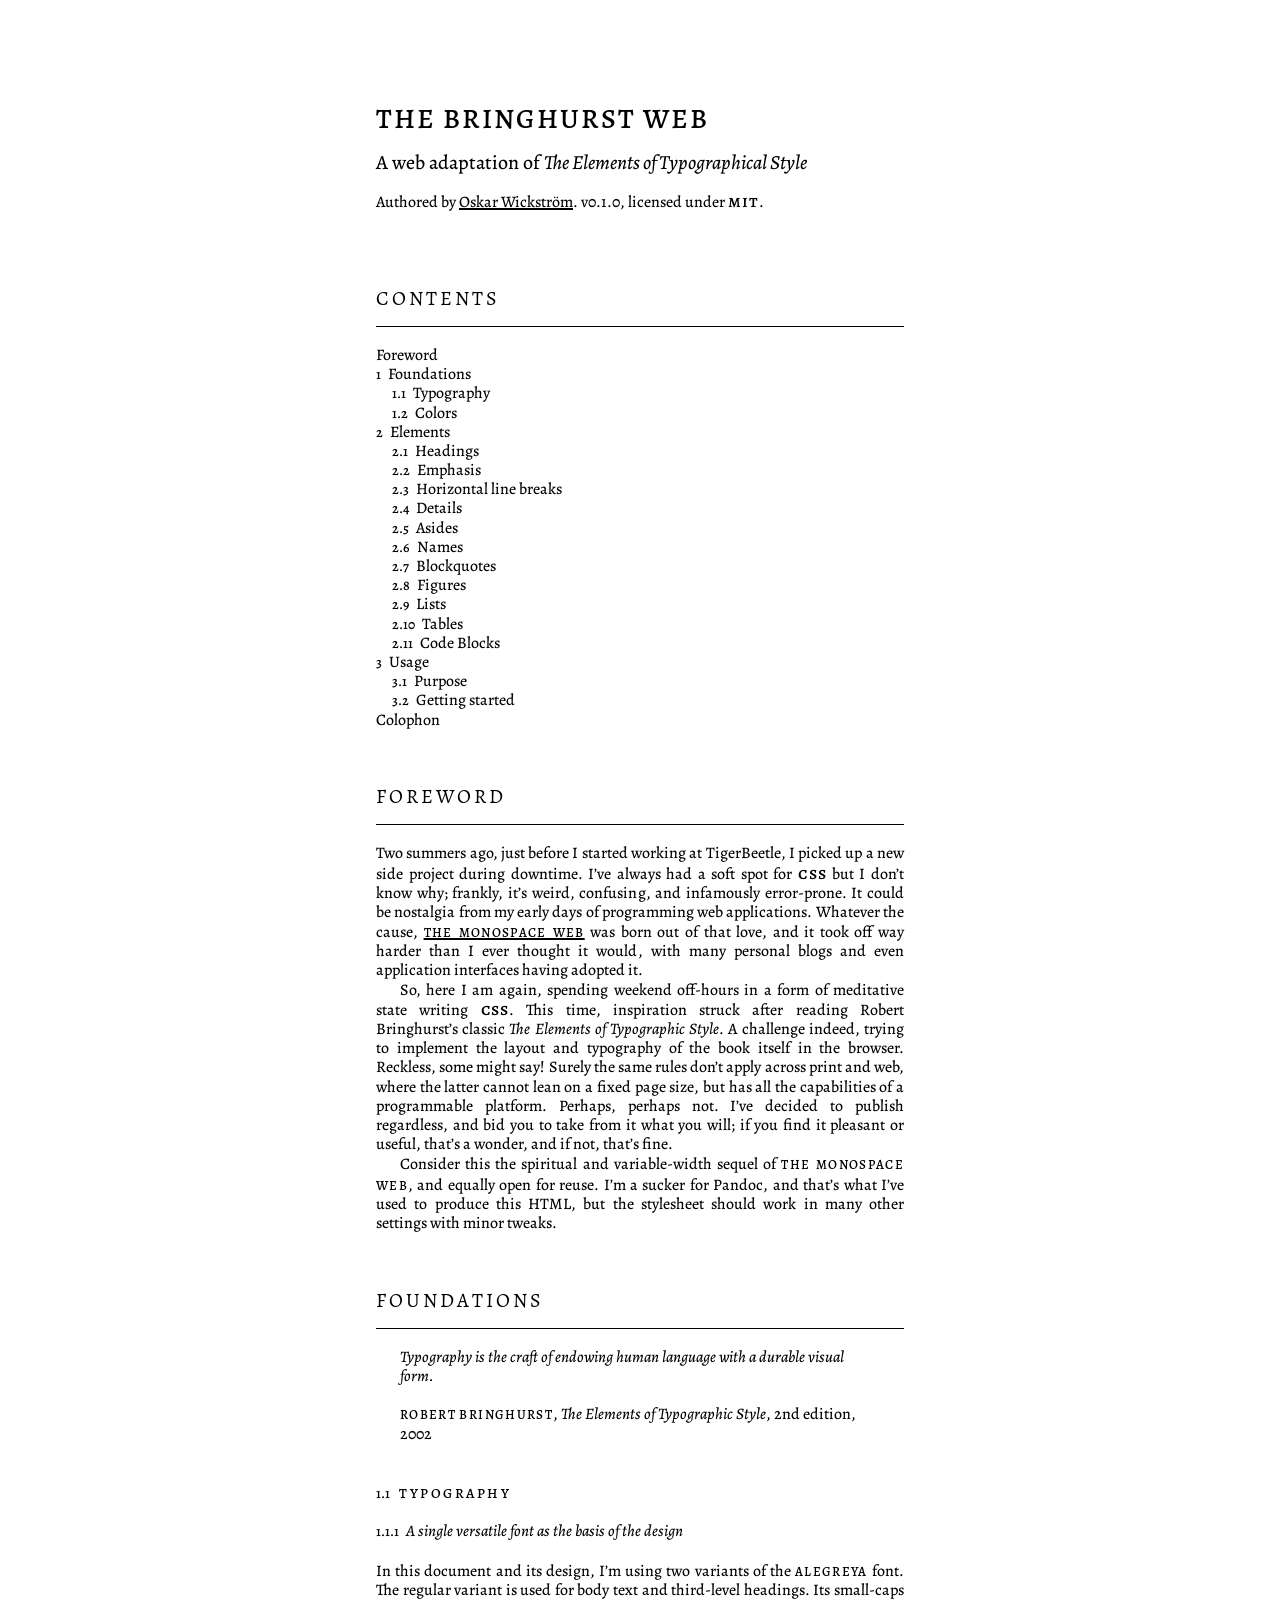
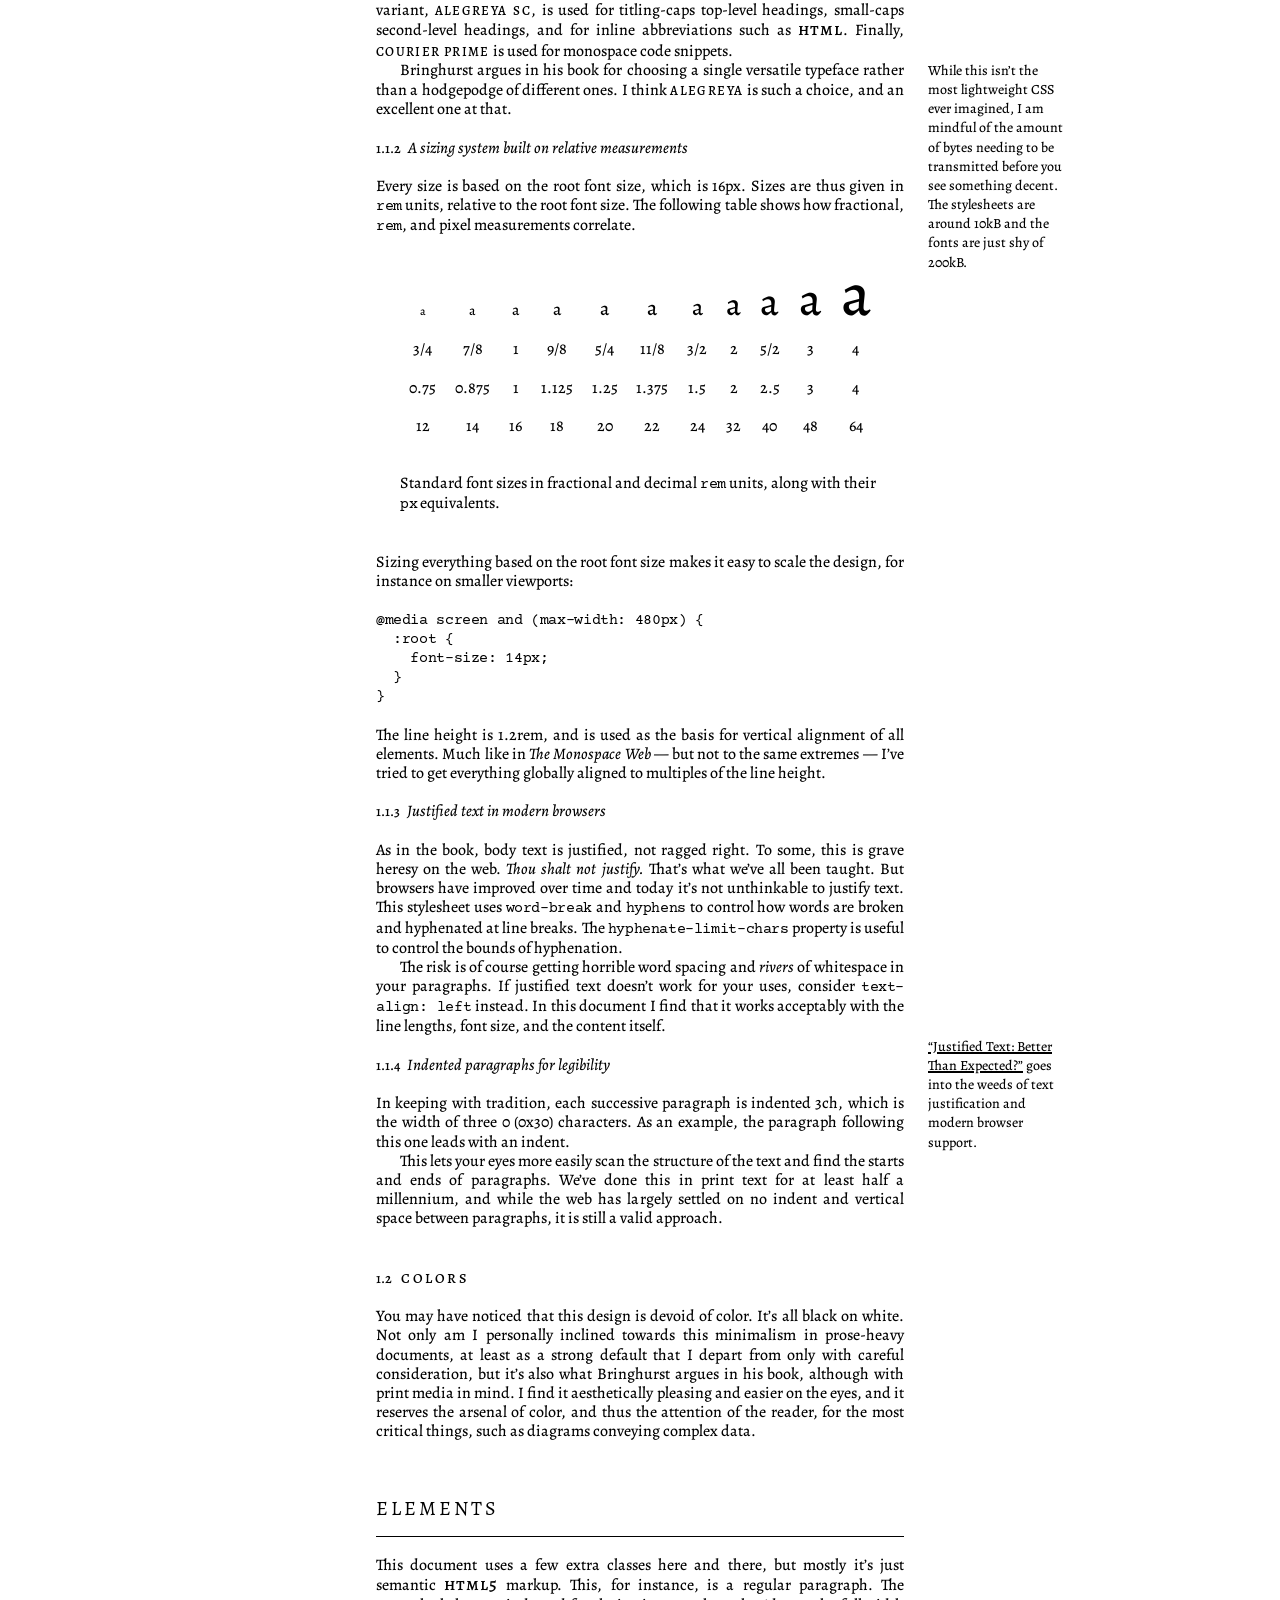
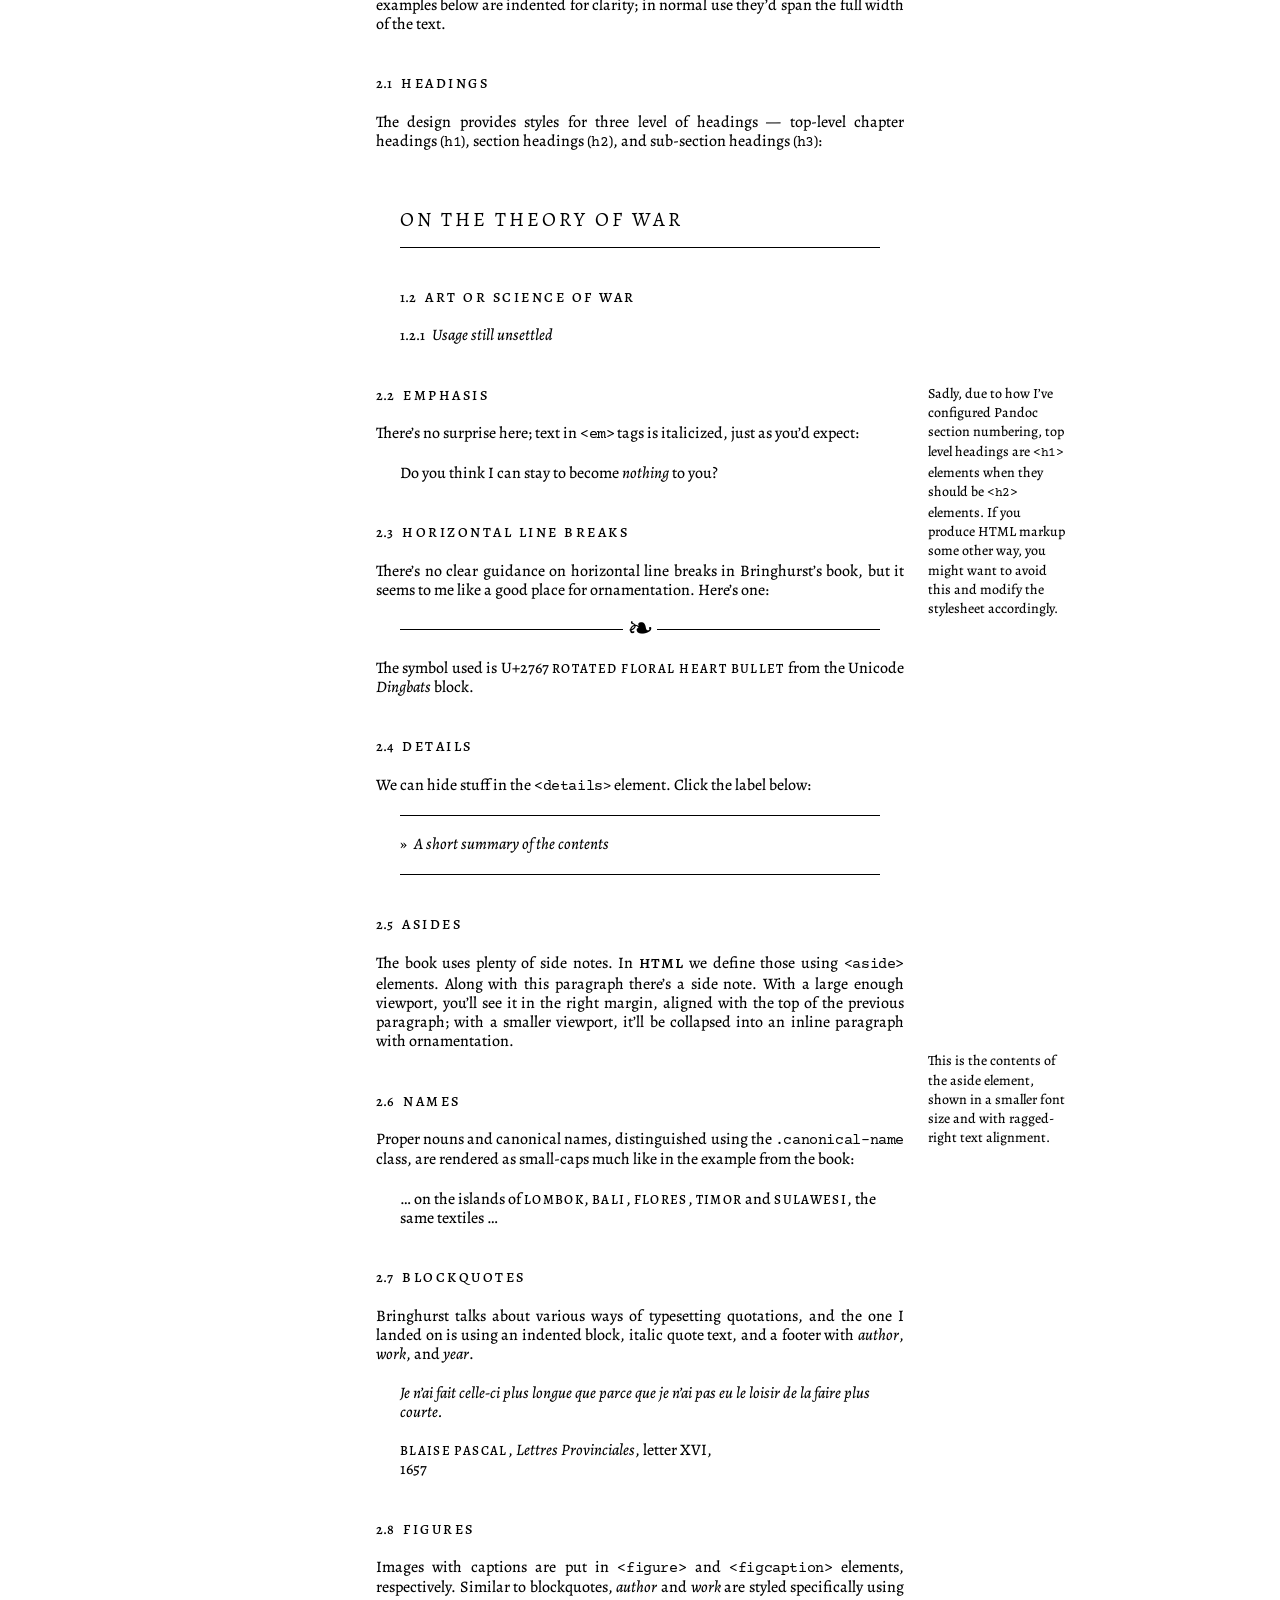
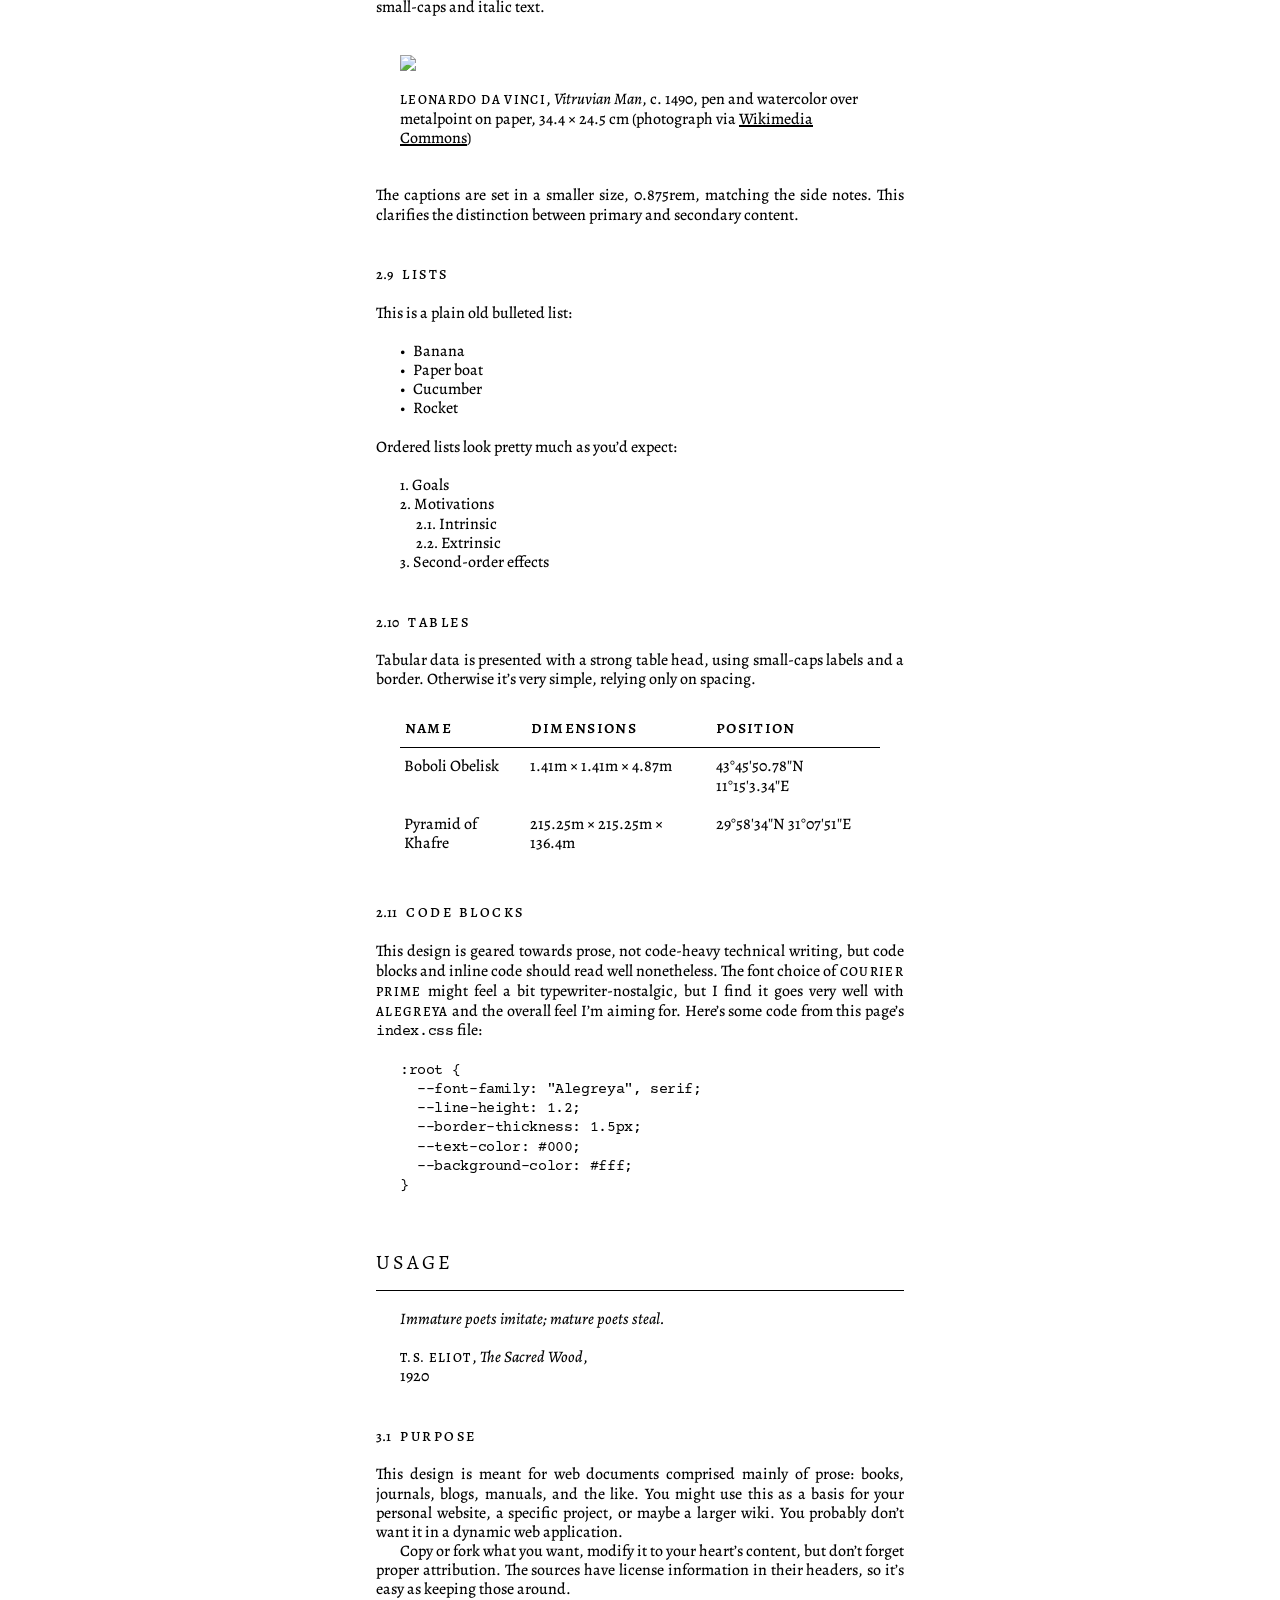
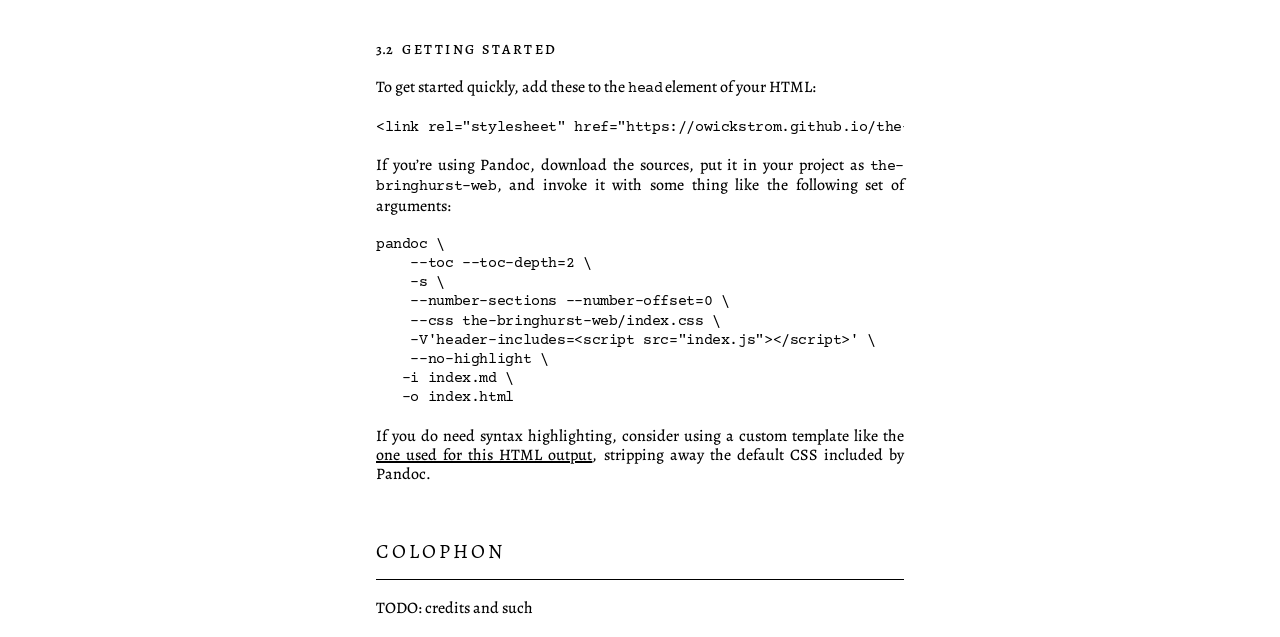
==== index.html @ 7cbe6fb2 "minor stuff" ====
<!DOCTYPE html>
<html xmlns="http://www.w3.org/1999/xhtml" lang="en" xml:lang="en">
<head>
  <meta charset="utf-8" />
  <meta name="generator" content="pandoc" />
  <meta name="viewport" content="width=device-width, initial-scale=1.0, user-scalable=yes" />
  <meta name="author" content="Oskar Wickström" />
  <title>The Bringhurst Web</title>
  <link rel="stylesheet" href="src/index.css" />
  <script src="index.js"></script>
</head>
<body>
<header>
  <h1 class="title">The Bringhurst Web</h1>
  <p class="subtitle">A web adaptation of <em>The Elements of
Typographical Style</em></span>
<p>Authored by <cite><a href="https://wickstrom.tech">Oskar
Wickström</a></cite>. <span class="version">v0.1.0</span>, licensed under <a><abbr>MIT</abbr></a>.</p>
</header>
<nav id="TOC" role="doc-toc">
<h2 id="toc-title">Contents</h2>
<ul class="incremental">
<li><a href="#foreword" id="toc-foreword">Foreword</a></li>
<li><a href="#foundations" id="toc-foundations"><span
class="toc-section-number">1</span> Foundations</a>
<ul class="incremental">
<li><a href="#typography" id="toc-typography"><span
class="toc-section-number">1.1</span> Typography</a></li>
<li><a href="#colors" id="toc-colors"><span
class="toc-section-number">1.2</span> Colors</a></li>
</ul></li>
<li><a href="#elements" id="toc-elements"><span
class="toc-section-number">2</span> Elements</a>
<ul class="incremental">
<li><a href="#headings" id="toc-headings"><span
class="toc-section-number">2.1</span> Headings</a></li>
<li><a href="#emphasis" id="toc-emphasis"><span
class="toc-section-number">2.2</span> Emphasis</a></li>
<li><a href="#horizontal-line-breaks"
id="toc-horizontal-line-breaks"><span
class="toc-section-number">2.3</span> Horizontal line breaks</a></li>
<li><a href="#details" id="toc-details"><span
class="toc-section-number">2.4</span> Details</a></li>
<li><a href="#asides" id="toc-asides"><span
class="toc-section-number">2.5</span> Asides</a></li>
<li><a href="#names" id="toc-names"><span
class="toc-section-number">2.6</span> Names</a></li>
<li><a href="#blockquotes" id="toc-blockquotes"><span
class="toc-section-number">2.7</span> Blockquotes</a></li>
<li><a href="#figures" id="toc-figures"><span
class="toc-section-number">2.8</span> Figures</a></li>
<li><a href="#lists" id="toc-lists"><span
class="toc-section-number">2.9</span> Lists</a></li>
<li><a href="#tables" id="toc-tables"><span
class="toc-section-number">2.10</span> Tables</a></li>
<li><a href="#code-blocks" id="toc-code-blocks"><span
class="toc-section-number">2.11</span> Code Blocks</a></li>
</ul></li>
<li><a href="#usage" id="toc-usage"><span
class="toc-section-number">3</span> Usage</a>
<ul class="incremental">
<li><a href="#purpose" id="toc-purpose"><span
class="toc-section-number">3.1</span> Purpose</a></li>
<li><a href="#getting-started" id="toc-getting-started"><span
class="toc-section-number">3.2</span> Getting started</a></li>
</ul></li>
<li><a href="#colophon" id="toc-colophon">Colophon</a></li>
</ul>
</nav>
<h1 class="unnumbered" id="foreword">Foreword</h1>
<p>Two summers ago, just before I started working at TigerBeetle, I
picked up a new side project during downtime. I’ve always had a soft
spot for <abbr>CSS</abbr> but I don’t know why; frankly, it’s weird,
confusing, and infamously error-prone. It could be nostalgia from my
early days of programming web applications. Whatever the cause, <a
href="https://owickstrom.github.io/the-monospace-web/"
class="canonical-name">The Monospace Web</a> was born out of that love,
and it took off way harder than I ever thought it would, with many
personal blogs and even application interfaces having adopted it.</p>
<p>So, here I am again, spending weekend off-hours in a form of
meditative state writing <abbr>CSS</abbr>. This time, inspiration struck
after reading Robert Bringhurst’s classic <em>The Elements of
Typographic Style</em>. A challenge indeed, trying to implement the
layout and typography of the book itself in the browser. Reckless, some
might say! Surely the same rules don’t apply across print and web, where
the latter cannot lean on a fixed page size, but has all the
capabilities of a programmable platform. Perhaps, perhaps not. I’ve
decided to publish regardless, and bid you to take from it what you
will; if you find it pleasant or useful, that’s a wonder, and if not,
that’s fine.</p>
<p>Consider this the spiritual and variable-width sequel of <span
class="canonical-name">The Monospace Web</span>, and equally open for
reuse. I’m a sucker for Pandoc, and that’s what I’ve used to produce
this HTML, but the stylesheet should work in many other settings with
minor tweaks.</p>
<h1 data-number="1" id="foundations"><span
class="header-section-number">1</span> Foundations</h1>
<blockquote>
Typography is the craft of endowing human language with a durable visual
form.
<footer>
<span class="author">Robert Bringhurst</span>, <cite>The Elements of
Typographic Style</cite>, 2nd edition, <span class="year">2002</span>
</footer>
</blockquote>
<h2 data-number="1.1" id="typography"><span
class="header-section-number">1.1</span> Typography</h2>
<h3 data-number="1.1.1"
id="a-single-versatile-font-as-the-basis-of-the-design"><span
class="header-section-number">1.1.1</span> A single versatile font as
the basis of the design</h3>
<p>In this document and its design, I’m using two variants of the <span
class="canonical-name">Alegreya</span> font. The regular variant is used
for body text and third-level headings. Its small-caps variant, <span
class="canonical-name">Alegreya SC</span>, is used for titling-caps
top-level headings, small-caps second-level headings, and for inline
abbreviations such as <abbr>HTML</abbr>. Finally, <span
class="canonical-name">Courier Prime</span> is used for monospace code
snippets.</p>
<aside>
While this isn’t the most lightweight CSS ever imagined, I am mindful of
the amount of bytes needing to be transmitted before you see something
decent. The stylesheets are around 10kB and the fonts are just shy of
200kB.
</aside>
<p>Bringhurst argues in his book for choosing a single versatile
typeface rather than a hodgepodge of different ones. I think <span
class="canonical-name">Alegreya</span> is such a choice, and an
excellent one at that.</p>
<h3 data-number="1.1.2"
id="a-sizing-system-built-on-relative-measurements"><span
class="header-section-number">1.1.2</span> A sizing system built on
relative measurements</h3>
<p>Every size is based on the root font size, which is 16px. Sizes are
thus given in <code>rem</code> units, relative to the root font size.
The following table shows how fractional, <code>rem</code>, and pixel
measurements correlate.</p>
<figure>
<table id="font-sizes">
<tr>
<td style="font-size: calc((3rem / 4));">
a
</td>
<td style="font-size: calc((7rem / 8));">
a
</td>
<td style="font-size: 1rem;">
a
</td>
<td style="font-size: calc((9rem / 8));">
a
</td>
<td style="font-size: calc((5rem / 4));">
a
</td>
<td style="font-size: calc((11rem / 8));">
a
</td>
<td style="font-size: calc((3rem / 2));">
a
</td>
<td style="font-size: 2rem;">
a
</td>
<td style="font-size: calc((5rem / 2));">
a
</td>
<td style="font-size: 3rem;">
a
</td>
<td style="font-size: 4rem;">
a
</td>
</tr>
<tr>
<td>
3/4
</td>
<td>
7/8
</td>
<td>
1
</td>
<td>
9/8
</td>
<td>
5/4
</td>
<td>
11/8
</td>
<td>
3/2
</td>
<td>
2
</td>
<td>
5/2
</td>
<td>
3
</td>
<td>
4
</td>
</tr>
<tr>
<td>
0.75
</td>
<td>
0.875
</td>
<td>
1
</td>
<td>
1.125
</td>
<td>
1.25
</td>
<td>
1.375
</td>
<td>
1.5
</td>
<td>
2
</td>
<td>
2.5
</td>
<td>
3
</td>
<td>
4
</td>
</tr>
<tr>
<td>
12
</td>
<td>
14
</td>
<td>
16
</td>
<td>
18
</td>
<td>
20
</td>
<td>
22
</td>
<td>
24
</td>
<td>
32
</td>
<td>
40
</td>
<td>
48
</td>
<td>
64
</td>
</tr>
</table>
<figcaption>
Standard font sizes in fractional and decimal <code>rem</code> units,
along with their <code>px</code> equivalents.
</figcaption>
</figure>
<p>Sizing everything based on the root font size makes it easy to scale
the design, for instance on smaller viewports:</p>
<div class="sourceCode" id="cb1"><pre
class="sourceCode css"><code class="sourceCode css"><span id="cb1-1"><a href="#cb1-1" aria-hidden="true" tabindex="-1"></a><span class="im">@media</span> <span class="an">screen</span> <span class="kw">and</span> <span class="fu">(</span><span class="kw">max-width</span><span class="ch">:</span> <span class="dv">480</span><span class="dt">px</span><span class="fu">)</span> {</span>
<span id="cb1-2"><a href="#cb1-2" aria-hidden="true" tabindex="-1"></a>  <span class="in">:root</span> {</span>
<span id="cb1-3"><a href="#cb1-3" aria-hidden="true" tabindex="-1"></a>    <span class="kw">font-size</span><span class="ch">:</span> <span class="dv">14</span><span class="dt">px</span><span class="op">;</span></span>
<span id="cb1-4"><a href="#cb1-4" aria-hidden="true" tabindex="-1"></a>  }</span>
<span id="cb1-5"><a href="#cb1-5" aria-hidden="true" tabindex="-1"></a>}</span></code></pre></div>
<p>The line height is 1.2rem, and is used as the basis for vertical
alignment of all elements. Much like in <em>The Monospace Web</em> — but
not to the same extremes — I’ve tried to get everything globally aligned
to multiples of the line height.</p>
<h3 data-number="1.1.3" id="justified-text-in-modern-browsers"><span
class="header-section-number">1.1.3</span> Justified text in modern
browsers</h3>
<p>As in the book, body text is justified, not ragged right. To some,
this is grave heresy on the web. <em>Thou shalt not justify.</em> That’s
what we’ve all been taught. But browsers have improved over time and
today it’s not unthinkable to justify text. This stylesheet uses
<code>word-break</code> and <code>hyphens</code> to control how words
are broken and hyphenated at line breaks. The
<code>hyphenate-limit-chars</code> property is useful to control the
bounds of hyphenation.</p>
<p>The risk is of course getting horrible word spacing and
<em>rivers</em> of whitespace in your paragraphs. If justified text
doesn’t work for your uses, consider <code>text-align: left</code>
instead. In this document I find that it works acceptably with the line
lengths, font size, and the content itself.</p>
<aside>
<a
href="https://cloudfour.com/thinks/justified-text-better-than-expected/">“Justified
Text: Better Than Expected?”</a> goes into the weeds of text
justification and modern browser support.
</aside>
<h3 data-number="1.1.4" id="indented-paragraphs-for-legibility"><span
class="header-section-number">1.1.4</span> Indented paragraphs for
legibility</h3>
<p>In keeping with tradition, each successive paragraph is indented 3ch,
which is the width of three 0 (0x30) characters. As an example, the
paragraph following this one leads with an indent.</p>
<p>This lets your eyes more easily scan the structure of the text and
find the starts and ends of paragraphs. We’ve done this in print text
for at least half a millennium, and while the web has largely settled on
no indent and vertical space between paragraphs, it is still a valid
approach.</p>
<h2 data-number="1.2" id="colors"><span
class="header-section-number">1.2</span> Colors</h2>
<p>You may have noticed that this design is devoid of color. It’s all
black on white. Not only am I personally inclined towards this
minimalism in prose-heavy documents, at least as a strong default that I
depart from only with careful consideration, but it’s also what
Bringhurst argues in his book, although with print media in mind. I find
it aesthetically pleasing and easier on the eyes, and it reserves the
arsenal of color, and thus the attention of the reader, for the most
critical things, such as diagrams conveying complex data.</p>
<h1 data-number="2" id="elements"><span
class="header-section-number">2</span> Elements</h1>
<p>This document uses a few extra classes here and there, but mostly
it’s just semantic <abbr>HTML5</abbr> markup. This, for instance, is a
regular paragraph. The examples below are indented for clarity; in
normal use they’d span the full width of the text.</p>
<h2 data-number="2.1" id="headings"><span
class="header-section-number">2.1</span> Headings</h2>
<p>The design provides styles for three level of headings — top-level
chapter headings (<code>h1</code>), section headings (<code>h2</code>),
and sub-section headings (<code>h3</code>):</p>
<figure class"example">

<h1 data-number="1">
<span class="header-section-number">1</span>
On the theory of war
</h1>

<h2 data-number="1.2">
<span class="header-section-number">1.2</span>
Art or science of war
</h2>

<h3 data-number="1.2.1">
<span class="header-section-number">1.2.1</span>
Usage still unsettled
</h3>
</figure>
<aside>
Sadly, due to how I’ve configured Pandoc section numbering, top level
headings are <code>&lt;h1&gt;</code> elements when they should be
<code>&lt;h2&gt;</code> elements. If you produce HTML markup some other
way, you might want to avoid this and modify the stylesheet accordingly.
</aside>
<h2 data-number="2.2" id="emphasis"><span
class="header-section-number">2.2</span> Emphasis</h2>
<p>There’s no surprise here; text in <code>&lt;em&gt;</code> tags is
italicized, just as you’d expect:</p>
<figure class="example">
Do you think I can stay to become <em>nothing</em> to you?
</figure>
<h2 data-number="2.3" id="horizontal-line-breaks"><span
class="header-section-number">2.3</span> Horizontal line breaks</h2>
<p>There’s no clear guidance on horizontal line breaks in Bringhurst’s
book, but it seems to me like a good place for ornamentation. Here’s
one:</p>
<figure class="example">
<hr />
</figure>
<p>The symbol used is U+2767 <span class="canonical-name">Rotated Floral
Heart Bullet</span> from the Unicode <em>Dingbats</em> block.</p>
<h2 data-number="2.4" id="details"><span
class="header-section-number">2.4</span> Details</h2>
<p>We can hide stuff in the <code>&lt;details</code>&gt; element. Click
the label below:</p>
<figure class="example">
<details>
<summary>
A short summary of the contents
</summary>
<p>
Hidden gems.
</p>
</details>
</figure>
<h2 data-number="2.5" id="asides"><span
class="header-section-number">2.5</span> Asides</h2>
<p>The book uses plenty of side notes. In <abbr>HTML</abbr> we define
those using <code>&lt;aside&gt;</code> elements. Along with this
paragraph there’s a side note. With a large enough viewport, you’ll see
it in the right margin, aligned with the top of the previous paragraph;
with a smaller viewport, it’ll be collapsed into an inline paragraph
with ornamentation.</p>
<aside>
This is the contents of the aside element, shown in a smaller font size
and with ragged-right text alignment.
</aside>
<h2 data-number="2.6" id="names"><span
class="header-section-number">2.6</span> Names</h2>
<p>Proper nouns and canonical names, distinguished using the
<code>.canonical-name</code> class, are rendered as small-caps much like
in the example from the book:</p>
<figure class="example">
… on the islands of <span class="canonical-name">Lombok</span>, <span
class="canonical-name">Bali</span>, <span
class="canonical-name">Flores</span>, <span
class="canonical-name">Timor</span> and <span
class="canonical-name">Sulawesi</span>, the same textiles …
</figure>
<h2 data-number="2.7" id="blockquotes"><span
class="header-section-number">2.7</span> Blockquotes</h2>
<p>Bringhurst talks about various ways of typesetting quotations, and
the one I landed on is using an indented block, italic quote text, and a
footer with <em>author</em>, <em>work</em>, and <em>year</em>.</p>
<blockquote>
Je n’ai fait celle-ci plus longue que parce que je n’ai pas eu le loisir
de la faire plus courte.
<footer>
<span class="author">Blaise Pascal</span>, <cite>Lettres
Provinciales</cite>, letter XVI, <span class="year">1657</span>
</footer>
</blockquote>
<h2 data-number="2.8" id="figures"><span
class="header-section-number">2.8</span> Figures</h2>
<p>Images with captions are put in <code>&lt;figure&gt;</code> and
<code>&lt;figcaption&gt;</code> elements, respectively. Similar to
blockquotes, <em>author</em> and <em>work</em> are styled specifically
using small-caps and italic text.</p>
<figure>
<img src="src/demo/vitruvian-man.jpg" width="435" />
<figcaption>
<span class="author">Leonardo Da Vinci</span>, <cite>Vitruvian
Man</cite>, <span>c. 1490, pen and watercolor over metalpoint on paper,
34.4 × 24.5 cm (photograph via <a
href="https://en.wikipedia.org/wiki/File:VitruvianMan_Leonardo_a.jpg">Wikimedia
Commons</a>)</span>
</figcaption>
</figure>
<p>The captions are set in a smaller size, 0.875rem, matching the side
notes. This clarifies the distinction between primary and secondary
content.</p>
<h2 data-number="2.9" id="lists"><span
class="header-section-number">2.9</span> Lists</h2>
<p>This is a plain old bulleted list:</p>
<figure class="example">
<ul class="incremental">
<li>Banana</li>
<li>Paper boat</li>
<li>Cucumber</li>
<li>Rocket</li>
</ul>
</figure>
<p>Ordered lists look pretty much as you’d expect:</p>
<figure class="example">
<ol class="incremental" type="1">
<li>Goals</li>
<li>Motivations
<ol class="incremental" type="1">
<li>Intrinsic</li>
<li>Extrinsic</li>
</ol></li>
<li>Second-order effects</li>
</ol>
</figure>
<h2 data-number="2.10" id="tables"><span
class="header-section-number">2.10</span> Tables</h2>
<p>Tabular data is presented with a strong table head, using small-caps
labels and a border. Otherwise it’s very simple, relying only on
spacing.</p>
<figure class="example">
<table>
<thead>
<tr>
<th>
Name
</th>
<th>
Dimensions
</th>
<th>
Position
</th>
</tr>
</thead>
<tbody>
<tr>
<td>
Boboli Obelisk
</td>
<td>
1.41m × 1.41m × 4.87m
</td>
<td>
43°45′50.78″N 11°15′3.34″E
</td>
</tr>
<tr>
<td>
Pyramid of Khafre
</td>
<td>
215.25m × 215.25m × 136.4m
</td>
<td>
29°58′34″N 31°07′51″E
</td>
</tr>
</tbody>
</table>
</figure>
<h2 data-number="2.11" id="code-blocks"><span
class="header-section-number">2.11</span> Code Blocks</h2>
<p>This design is geared towards prose, not code-heavy technical
writing, but code blocks and inline code should read well nonetheless.
The font choice of <span class="canonical-name">Courier Prime</span>
might feel a bit typewriter-nostalgic, but I find it goes very well with
<span class="canonical-name">Alegreya</span> and the overall feel I’m
aiming for. Here’s some code from this page’s <code>index.css</code>
file:</p>
<figure class="example">
<div class="sourceCode" id="cb2"><pre
class="sourceCode css"><code class="sourceCode css"><span id="cb2-1"><a href="#cb2-1" aria-hidden="true" tabindex="-1"></a><span class="in">:root</span> {</span>
<span id="cb2-2"><a href="#cb2-2" aria-hidden="true" tabindex="-1"></a>  <span class="va">--font-family</span><span class="ch">:</span> <span class="st">&quot;Alegreya&quot;</span><span class="op">,</span> <span class="dv">serif</span><span class="op">;</span></span>
<span id="cb2-3"><a href="#cb2-3" aria-hidden="true" tabindex="-1"></a>  <span class="va">--line-height</span><span class="ch">:</span> <span class="dv">1.2</span><span class="op">;</span></span>
<span id="cb2-4"><a href="#cb2-4" aria-hidden="true" tabindex="-1"></a>  <span class="va">--border-thickness</span><span class="ch">:</span> <span class="dv">1.5</span><span class="dt">px</span><span class="op">;</span></span>
<span id="cb2-5"><a href="#cb2-5" aria-hidden="true" tabindex="-1"></a>  <span class="va">--text-color</span><span class="ch">:</span> <span class="cn">#000</span><span class="op">;</span></span>
<span id="cb2-6"><a href="#cb2-6" aria-hidden="true" tabindex="-1"></a>  <span class="va">--background-color</span><span class="ch">:</span> <span class="cn">#fff</span><span class="op">;</span></span>
<span id="cb2-7"><a href="#cb2-7" aria-hidden="true" tabindex="-1"></a>}</span></code></pre></div>
</figure>
<h1 data-number="3" id="usage"><span
class="header-section-number">3</span> Usage</h1>
<blockquote>
Immature poets imitate; mature poets steal.
<footer>
<span class="author">T.S. Eliot</span>, <cite>The Sacred Wood</cite>,
<span class="year">1920</span>
</footer>
</blockquote>
<h2 data-number="3.1" id="purpose"><span
class="header-section-number">3.1</span> Purpose</h2>
<p>This design is meant for web documents comprised mainly of prose:
books, journals, blogs, manuals, and the like. You might use this as a
basis for your personal website, a specific project, or maybe a larger
wiki. You probably don’t want it in a dynamic web application.</p>
<p>Copy or fork what you want, modify it to your heart’s content, but
don’t forget proper attribution. The sources have license information in
their headers, so it’s easy as keeping those around.</p>
<h2 data-number="3.2" id="getting-started"><span
class="header-section-number">3.2</span> Getting started</h2>
<p>To get started quickly, add these to the <code>head</code> element of
your HTML:</p>
<div class="sourceCode" id="cb3"><pre
class="sourceCode html"><code class="sourceCode html"><span id="cb3-1"><a href="#cb3-1" aria-hidden="true" tabindex="-1"></a><span class="dt">&lt;</span><span class="kw">link</span><span class="ot"> rel</span><span class="op">=</span><span class="st">&quot;stylesheet&quot;</span><span class="ot"> href</span><span class="op">=</span><span class="st">&quot;https://owickstrom.github.io/the-bringhurst-web/index.css&quot;</span><span class="ot"> </span><span class="dt">/&gt;</span></span></code></pre></div>
<p>If you’re using Pandoc, download the sources, put it in your project
as <code>the-bringhurst-web</code>, and invoke it with some thing like
the following set of arguments:</p>
<div class="sourceCode" id="cb4"><pre
class="sourceCode bash"><code class="sourceCode bash"><span id="cb4-1"><a href="#cb4-1" aria-hidden="true" tabindex="-1"></a><span class="ex">pandoc</span> <span class="dt">\</span></span>
<span id="cb4-2"><a href="#cb4-2" aria-hidden="true" tabindex="-1"></a>    <span class="at">--toc</span> <span class="at">--toc-depth</span><span class="op">=</span>2 <span class="dt">\</span></span>
<span id="cb4-3"><a href="#cb4-3" aria-hidden="true" tabindex="-1"></a>    <span class="at">-s</span> <span class="dt">\</span></span>
<span id="cb4-4"><a href="#cb4-4" aria-hidden="true" tabindex="-1"></a>    <span class="at">--number-sections</span> <span class="at">--number-offset</span><span class="op">=</span>0 <span class="dt">\</span></span>
<span id="cb4-5"><a href="#cb4-5" aria-hidden="true" tabindex="-1"></a>    <span class="at">--css</span> the-bringhurst-web/index.css <span class="dt">\</span></span>
<span id="cb4-6"><a href="#cb4-6" aria-hidden="true" tabindex="-1"></a>    <span class="at">-V</span><span class="st">&#39;header-includes=&lt;script src=&quot;index.js&quot;&gt;&lt;/script&gt;&#39;</span> <span class="dt">\</span></span>
<span id="cb4-7"><a href="#cb4-7" aria-hidden="true" tabindex="-1"></a>    <span class="at">--no-highlight</span> <span class="dt">\</span></span>
<span id="cb4-8"><a href="#cb4-8" aria-hidden="true" tabindex="-1"></a>   <span class="at">-i</span> index.md <span class="dt">\</span></span>
<span id="cb4-9"><a href="#cb4-9" aria-hidden="true" tabindex="-1"></a>   <span class="at">-o</span> index.html</span></code></pre></div>
<p>If you do need syntax highlighting, consider using a custom template
like the <a
href="https://github.com/owickstrom/the-bringhurst-web/blob/main/src/demo/template.html">one
used for this HTML output</a>, stripping away the default CSS included
by Pandoc.</p>
<h1 class="unnumbered" id="colophon">Colophon</h1>
<p>TODO: credits and such</p>
</body>
</html>
---- src/index.css ----
/**
 * By Oskar Wickström
 * Licensed under the MIT License (https://github.com/owickstrom/the-bringhurst-web/blob/main/LICENSE.md)
 **/
@import url('./reset.css');
@import url('https://fonts.googleapis.com/css2?family=Alegreya+SC:ital,wght@0,400;0,500;0,700;0,800;0,900;1,400;1,500;1,700;1,800;1,900&family=Alegreya:ital,wght@0,400..900;1,400..900&family=Courier+Prime:ital,wght@0,400;0,700;1,400;1,700&display=swap');

:root {
  --font-family: "Alegreya", serif;
  --font-family-code: "Courier Prime", monospace;
  --line-height: 1.20rem;
  --border-thickness: 1.5px;
  --text-color: #000;
  --background-color: #fff;
  --horizontal-margin: 3ch;
  --body-inner-width: 66ch;
  --body-max-width: calc(var(--body-inner-width) + var(--horizontal-margin) * 2);

  --font-weight-normal: 450;
  --font-weight-medium: 600;
  --font-weight-bold: 800;

  font-family: var(--font-family);
  font-optical-sizing: auto;
  font-weight: var(--font-weight-normal);
  font-style: normal;
  font-variant-numeric: oldstyle-nums;
  font-feature-settings: "onum"; 
  font-size: 16px;
}

* {
  box-sizing: border-box;
}


* + * {
  margin-top: var(--line-height);
}

html {
  display: flex;
  width: 100%;
  margin: 0;
  padding: 0;
  flex-direction: column;
  align-items: left;
  background: var(--background-color);
  color: var(--text-color);
}

body {
  position: relative;
  width: 100%;
  margin: 0;
  padding: var(--line-height) var(--horizontal-margin);
  max-width: var(--body-max-width);
  line-height: var(--line-height);
  overflow-x: hidden;
}

/* This breakpoint is for when the side notes fit in the right-side margin,
 * i.e. (66ch + 2*3ch + 2*20ch). */
@media screen and (min-width: 112ch) {
  html {
    align-items: center;
  }
}

@media screen and (max-width: 480px) {
  :root {
    font-size: 14px;
  }
  body {
    padding: var(--line-height) 1ch;
  }
}

h1, h2, h3, h4, h5, h6 {
  font-weight: var(--font-weight-normal);
  margin: calc(var(--line-height) * 2) 0 var(--line-height);
  line-height: var(--line-height);
}

.header-section-number {
  font-family: 'Alegreya', serif;
  font-size: .875rem;
  font-weight: 500;
  font-variant: initial;
  letter-spacing: 0;
  margin-right: .5ch;
  font-style: normal;
}

body h1, h2#toc-title {
  font-family: 'Alegreya SC', serif;
  font-variant: titling-caps;
  font-size: 1.25rem;
  font-weight: 400;
  text-transform: uppercase;
  letter-spacing: 0.15em;
  padding: var(--line-height) 0 calc(var(--line-height) - var(--border-thickness));
  border-bottom: var(--border-thickness) solid var(--text-color);
}

h1 .header-section-number {
  display: none;
}

h2 {
  font-family: 'Alegreya SC', serif;
  font-size: 1.25rem;
  font-variant: all-small-caps;
  font-weight: 450;
  line-height: var(--line-height);
  letter-spacing: 0.125em;
}

h3 {
  font-style: italic;
  margin: var(--line-height) 0;
}

h4 {

}

hr {
  position: relative;
  display: block;
  height: var(--line-height);
  margin: calc(var(--line-height) * 1.5) 0;
  border: none;
  color: var(--text-color);
}

hr:before {
  display: block;
  content: "";
  position: absolute;
  top: calc(var(--line-height) / 2);
  left: 0;
  width: 100%;
  border-top: var(--border-thickness) solid var(--text-color);
  height: 0;
}
hr:after {
  display: inline-block;
  content: "❧";
  position: absolute;
  top: 0;
  left: calc(50% - 1ch);
  width: 2ch;
  text-align: center;
  font-size: 2rem;
  background: var(--background-color);
}

a {
  text-decoration-thickness: var(--border-thickness);
}

a:link, a:visited {
  color: var(--text-color);
}

p {
  margin: var(--line-height) 0 0;
  text-align: justify;
  word-break: break-all;
}
p + p {
  margin-top: 0;
  text-indent: 3ch;
}

h1 + p,
h2 + p,
h3 + p,
h4 + p,
hr + p {
  text-indent: 0;
}

strong {
  font-weight: var(--font-weight-bold);
}
em {
  font-style: italic;
}
abbr {
  font-size: 1.125em;
  font-variant: all-small-caps;
  font-weight: 500;
  letter-spacing: 0.05em;
}

blockquote {
  padding: 0;
  margin: var(--line-height) 3ch;
  font-style: italic;
}
blockquote p {
  text-indent: 0;
}
blockquote footer {
  margin-top: var(--line-height);
  font-style: normal;
}
blockquote footer > * {
  margin: 0;
}
blockquote .author {
  font-family: 'Alegreya SC', serif;
  font-size: 1.125em;
  font-variant: all-small-caps;
  font-weight: 450;
  line-height: var(--line-height);
  letter-spacing: 0.075em;
  height: 1rem;
  line-height: 1rem;
}
blockquote cite {
  font-style: italic;
  margin: 0;
  line-height: var(--line-height);
}
blockquote .year {
  display: block;
}

sub {
  position: relative;
  display: inline-block;
  margin: 0;
  vertical-align: sub;
  line-height: 0;
  width: calc(1ch / 0.75);
  font-size: .75rem;
}

table {
  width: 100%;
  border-collapse: collapse;
  /* compensate for cell padding: */
  margin: calc(var(--line-height) * -0.5) 0 calc(var(--line-height) * 1.5);
  padding: 0;
}

th, td {
  padding: calc(var(--line-height) / 2) .5ch;
  line-height: var(--line-height);
  vertical-align: top;
  text-align: left;
}

th {
  font-size: 1.125em;
  font-variant: all-small-caps;
  font-weight: 500;
  letter-spacing: 0.075em;
}
thead tr:last-child th {
  border-bottom: var(--border-thickness) solid var(--text-color);
}

header {
  margin: calc(var(--line-height) * 3) 0;
}
header h1 {
  font-family: 'Alegreya SC', serif;
  font-variant: all-small-caps;
  font-size: 2.5rem;
  font-weight: 500;
  letter-spacing: 0.05em;
  line-height: calc(2 * var(--line-height));
  margin: 0;
  padding-bottom: 0;
  border-bottom: none;
}
header .subtitle {
  font-size: 1.25rem;
  line-height: calc(2 * var(--line-height));
  margin: calc(var(--line-height) * .5) 0;
}
header p {
  text-indent: 0;
}

p {
  word-break: break-word;
  hyphens: auto;
  hyphenate-limit-chars: 5;
}

img, video {
  display: block;
  width: 100%;
  object-fit: contain;
  overflow: hidden;
}
img {
  font-style: italic;
  color: var(--text-color);
}

details {
  margin: var(--line-height) 0;
  border-top: var(--border-thickness) solid var(--text-color);
  border-bottom: var(--border-thickness) solid var(--text-color);
  padding: var(--line-height) 0;
}

summary {
  font-weight: var(--font-weight-normal);
  font-style: italic;
  cursor: pointer;
}
details[open] summary {
  margin-bottom: var(--line-height);
}

details ::marker {
  content: '';
}

details summary::before {
  display: inline-block;
  content: '»';
  margin: 0 .5ch 0 0;
  font-style: normal;
}
details[open] summary::before {
  transform: rotate(90deg);
}

details :last-child {
  margin-bottom: 0;
}

aside {
  position: relative;
  font-size: 0.875rem;
  line-height: var(--line-height);
  margin: var(--line-height) 0;
}
aside:before {
  display: inline-block;
  content: "❧";
  font-size: 1rem;
  height: .875rem;
  line-height: var(--line-height);
}

@media screen and (min-width: 95ch) {
  aside {
    position: absolute;
    width: 20ch;
    top: anchor(top);
    left: 100%;
    margin: 0;
    text-align: left;
  }
  aside:before {
    display: none;
  }
  p + aside + p {
    margin-top: 0;
    text-indent: 3ch;
  }
}


pre {
  white-space: pre;
  overflow-x: auto;
  margin: var(--line-height) 0;
  overflow-y: hidden;
}
figure pre {
  margin: 0;
}

pre, code {
  font-family: var(--font-family-code);
  font-weight: 450;
}

code {
  font-size: .95em;
  letter-spacing: -0.025em;
}

figure {
  margin: calc(var(--line-height) * 2) var(--horizontal-margin);
  overflow-x: auto;
  overflow-y: hidden;
}
figure > *:first-child {
  margin-top: 0;
}
figure > *:last-child {
  margin-bottom: 0;
}

figcaption {
  display: block;
  margin-top: var(--line-height);
}
figcaption .author {
  font-family: 'Alegreya SC', serif;
  font-size: 1.125em;
  font-variant: all-small-caps;
  font-weight: 450;
  line-height: var(--line-height);
  letter-spacing: 0.075em;
  height: 1rem;
  line-height: 1rem;
}
figcaption cite {
  font-style: italic;
  margin: 0;
  line-height: var(--line-height);
}

ul, ol {
  padding: 0;
  margin: 0 0 var(--line-height);
}

ul {
  list-style-type: none;
  padding: 0;
}
ul li:before {
  content: "•";
  margin-right: 1ch;
}

ol {
  list-style-type: none;
  counter-reset: item;
  padding: 0;
}
ol ul,
ol ol,
ul ol,
ul ul {
  padding: 0 0 0 2ch;
  margin: 0;
}
ol li:before { 
  font-size: .875rem;
  font-weight: 500;
  content: counters(item, ".") ". ";
  counter-increment: item;
}

li {
  margin: 0;
  padding: 0;
}

li::marker {
  line-height: 0;
}

.canonical-name {
  font-family: 'Alegreya SC', serif;
  font-size: 1.125em;
  font-variant: all-small-caps;
  font-weight: 450;
  line-height: var(--line-height);
  letter-spacing: 0.075em;
}

.toc-section-number {
  height: 1rem;
  font-size: .875rem;
  font-weight: 500;
  letter-spacing: 0;
  margin-right: .5ch;
  font-style: normal;
}

#TOC > ul {
  padding: 0;
}
#TOC ul li:before {
  content: "";
  margin: 0;
}

#TOC a {
  display: block;
  height: var(--line-height);
  text-decoration: none;
}
#TOC a:hover {
  text-decoration: underline;
}

@media print {
  body {
    max-width: initial;
  }
  body> h1, img {
    break-before: page;
  }
  pre {
    overflow: visible;
    white-space: pre-wrap;
    word-break: break-all;
  }
}

/* DEMO UTILITIES */

#font-sizes td {
  width: 1%;
  text-align: center;
  vertical-align: baseline;
  line-height: calc(var(--line-height) * 2);
  padding: 0;
}

figure.example {
  margin: var(--line-height) var(--horizontal-margin);
}
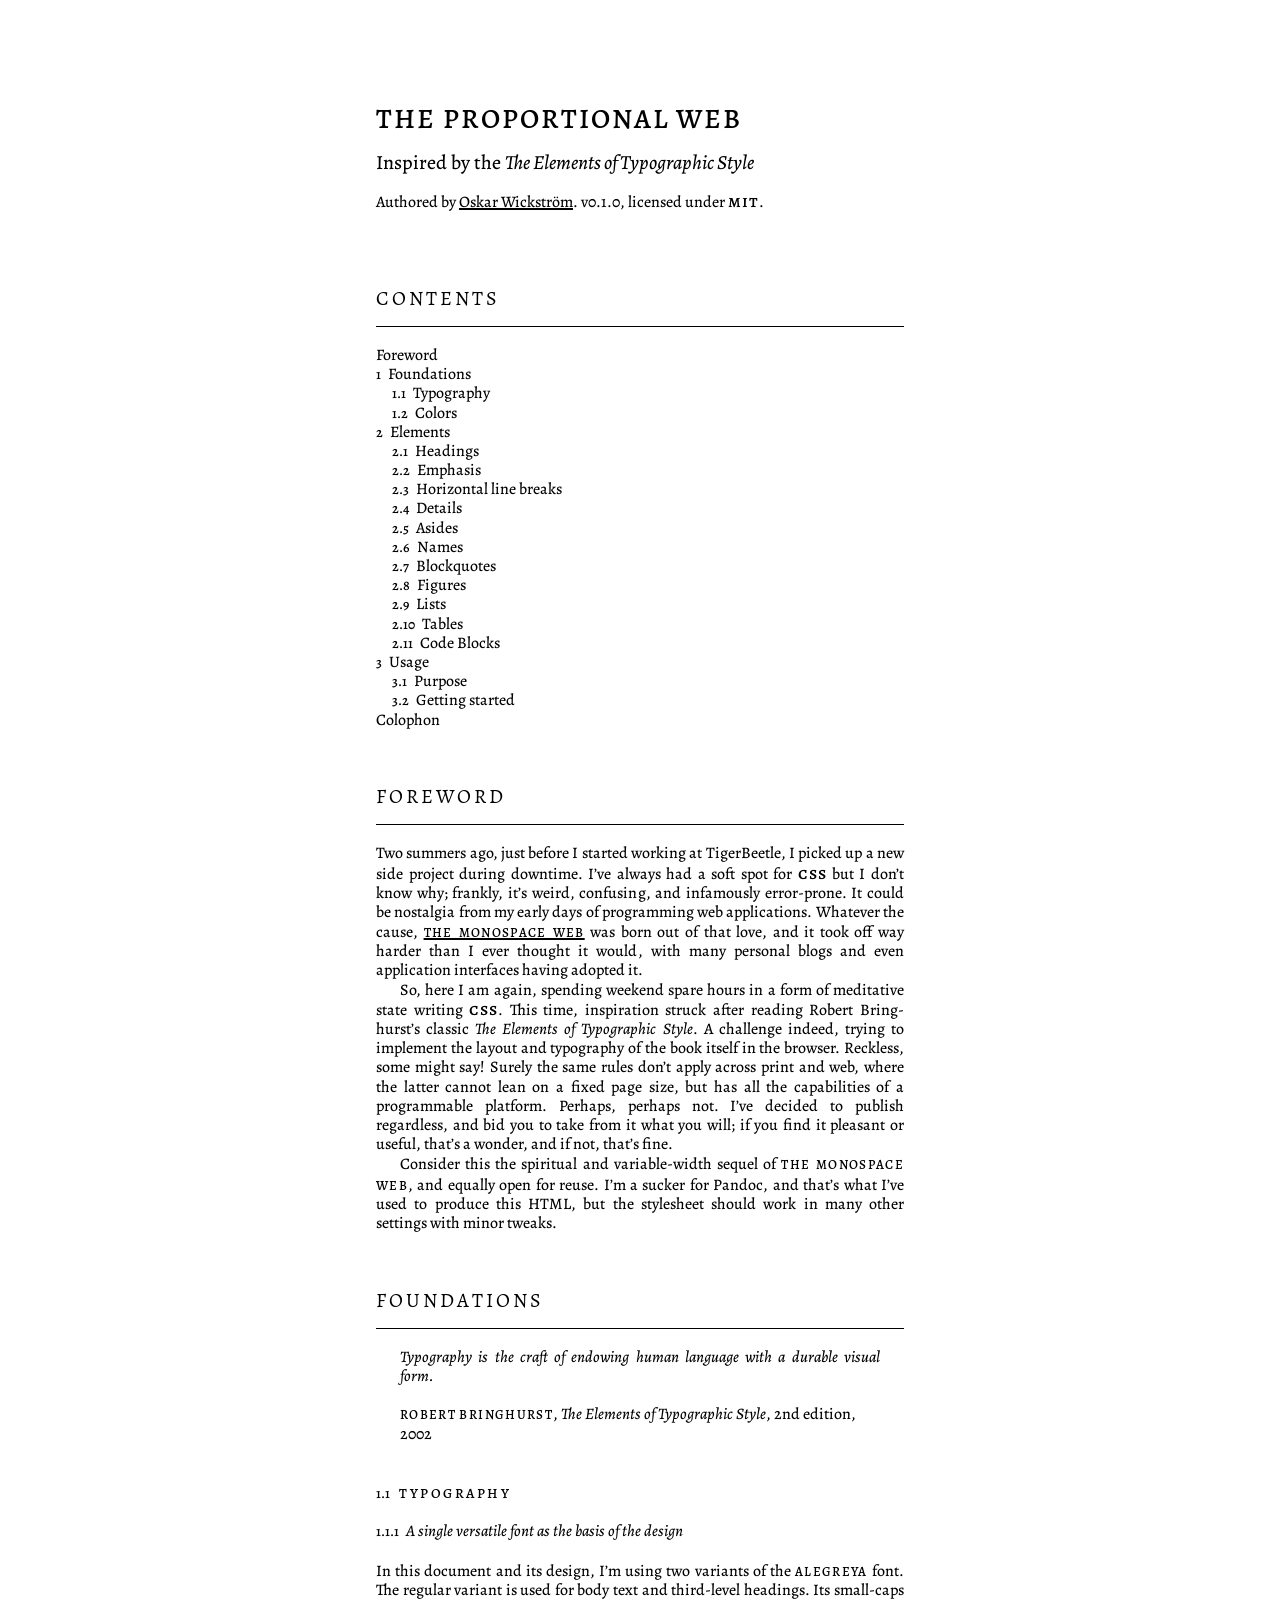
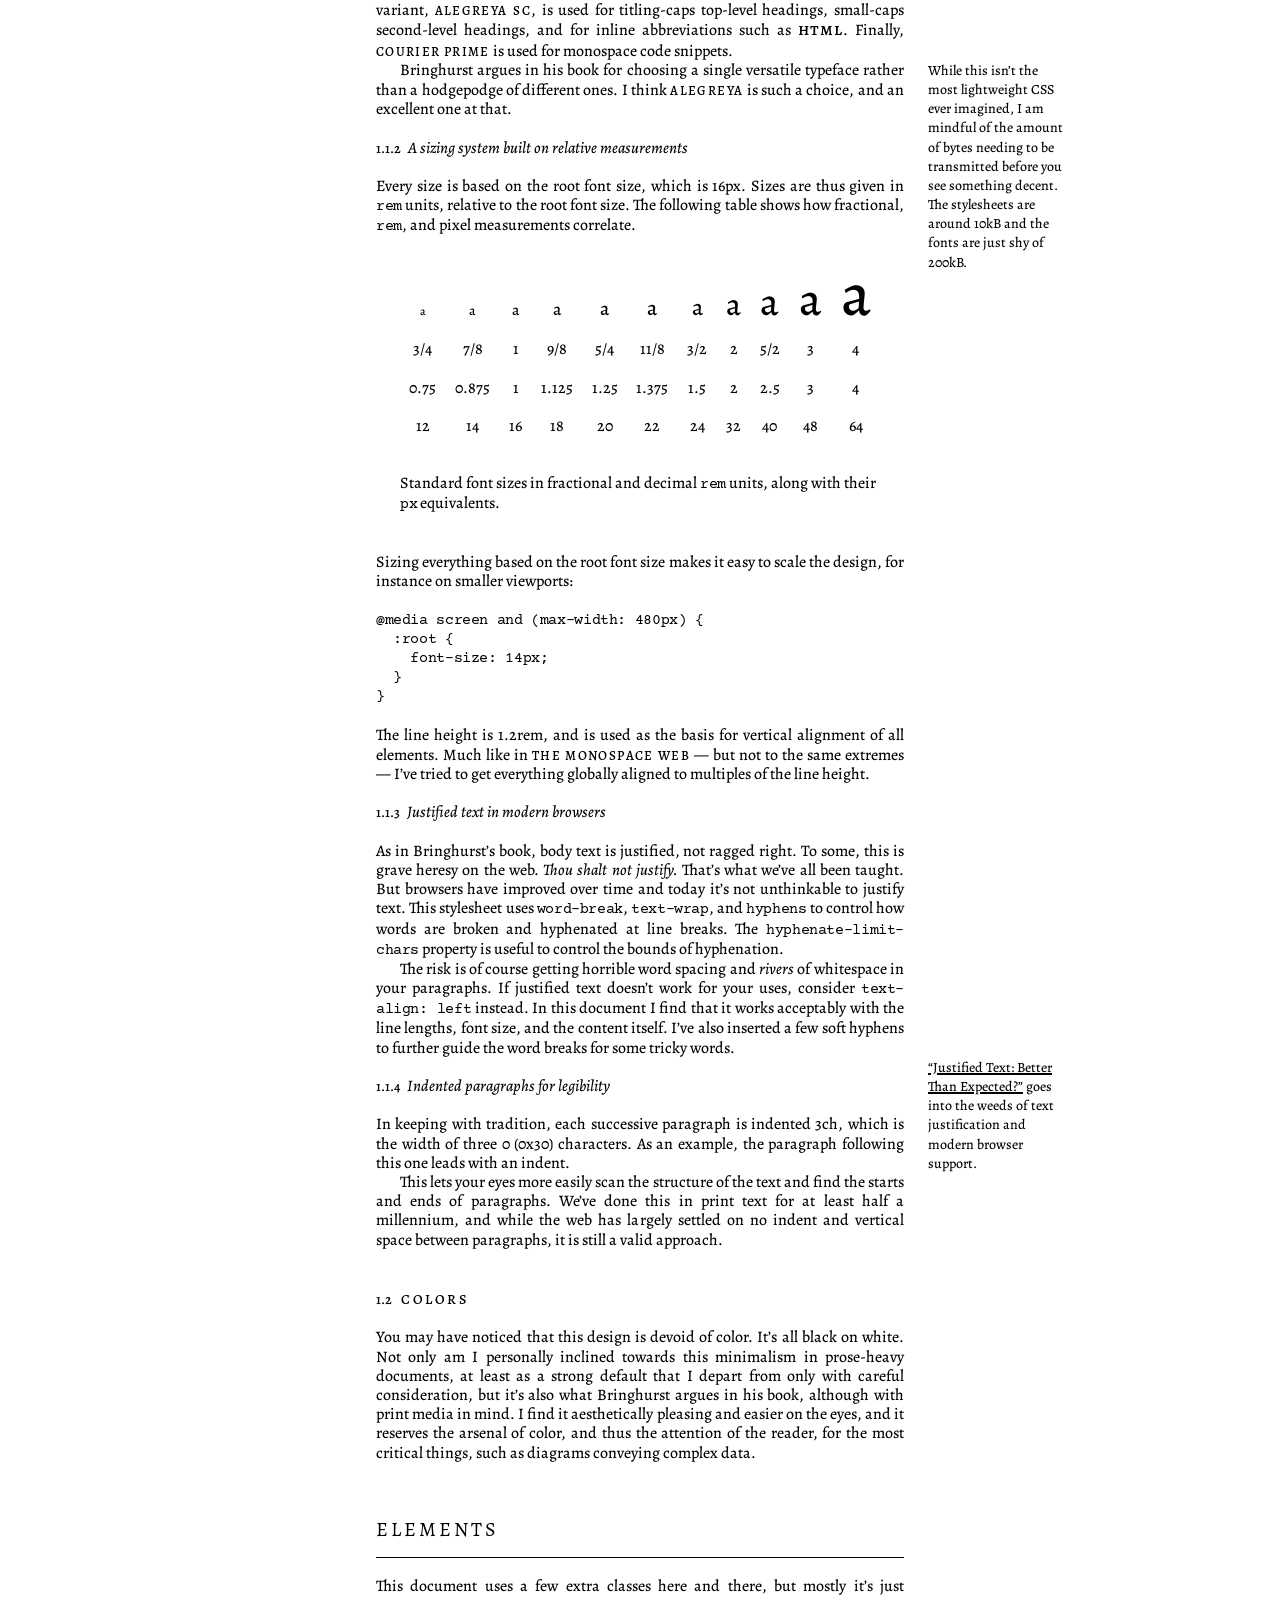
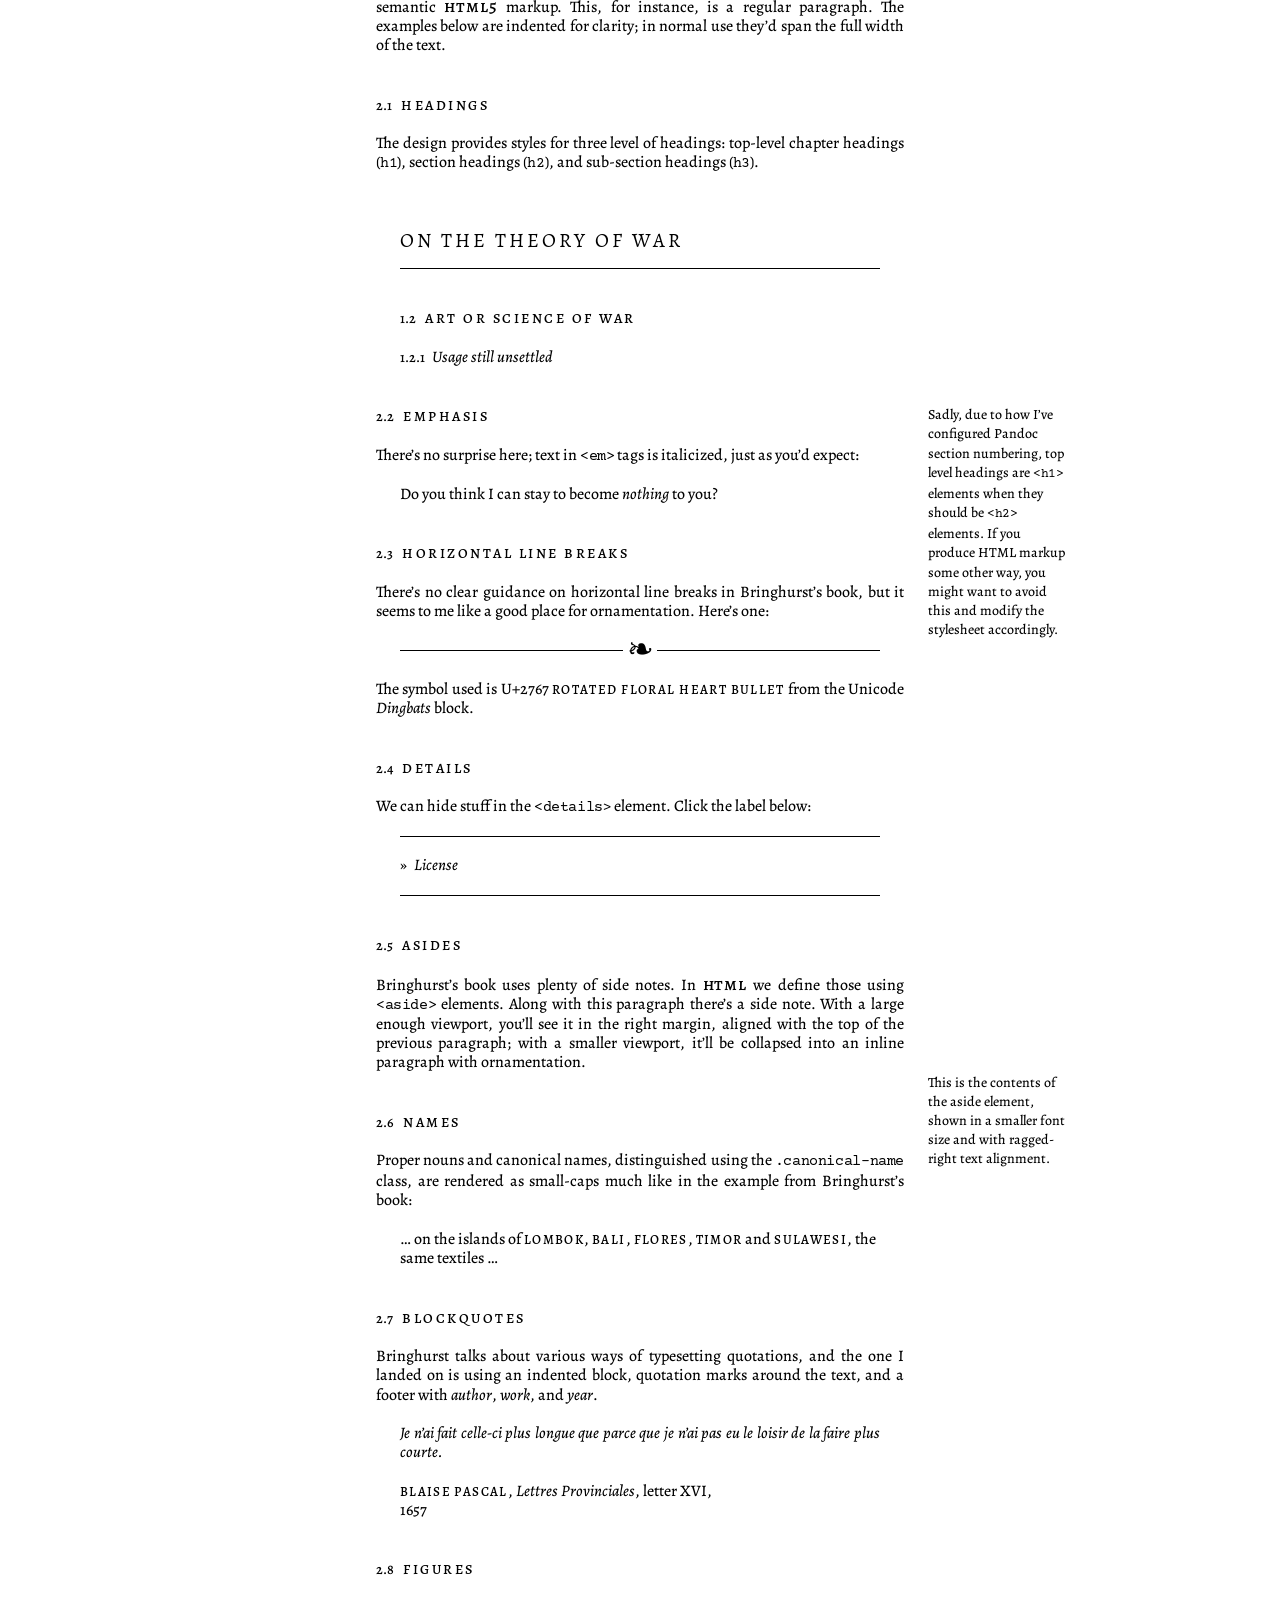
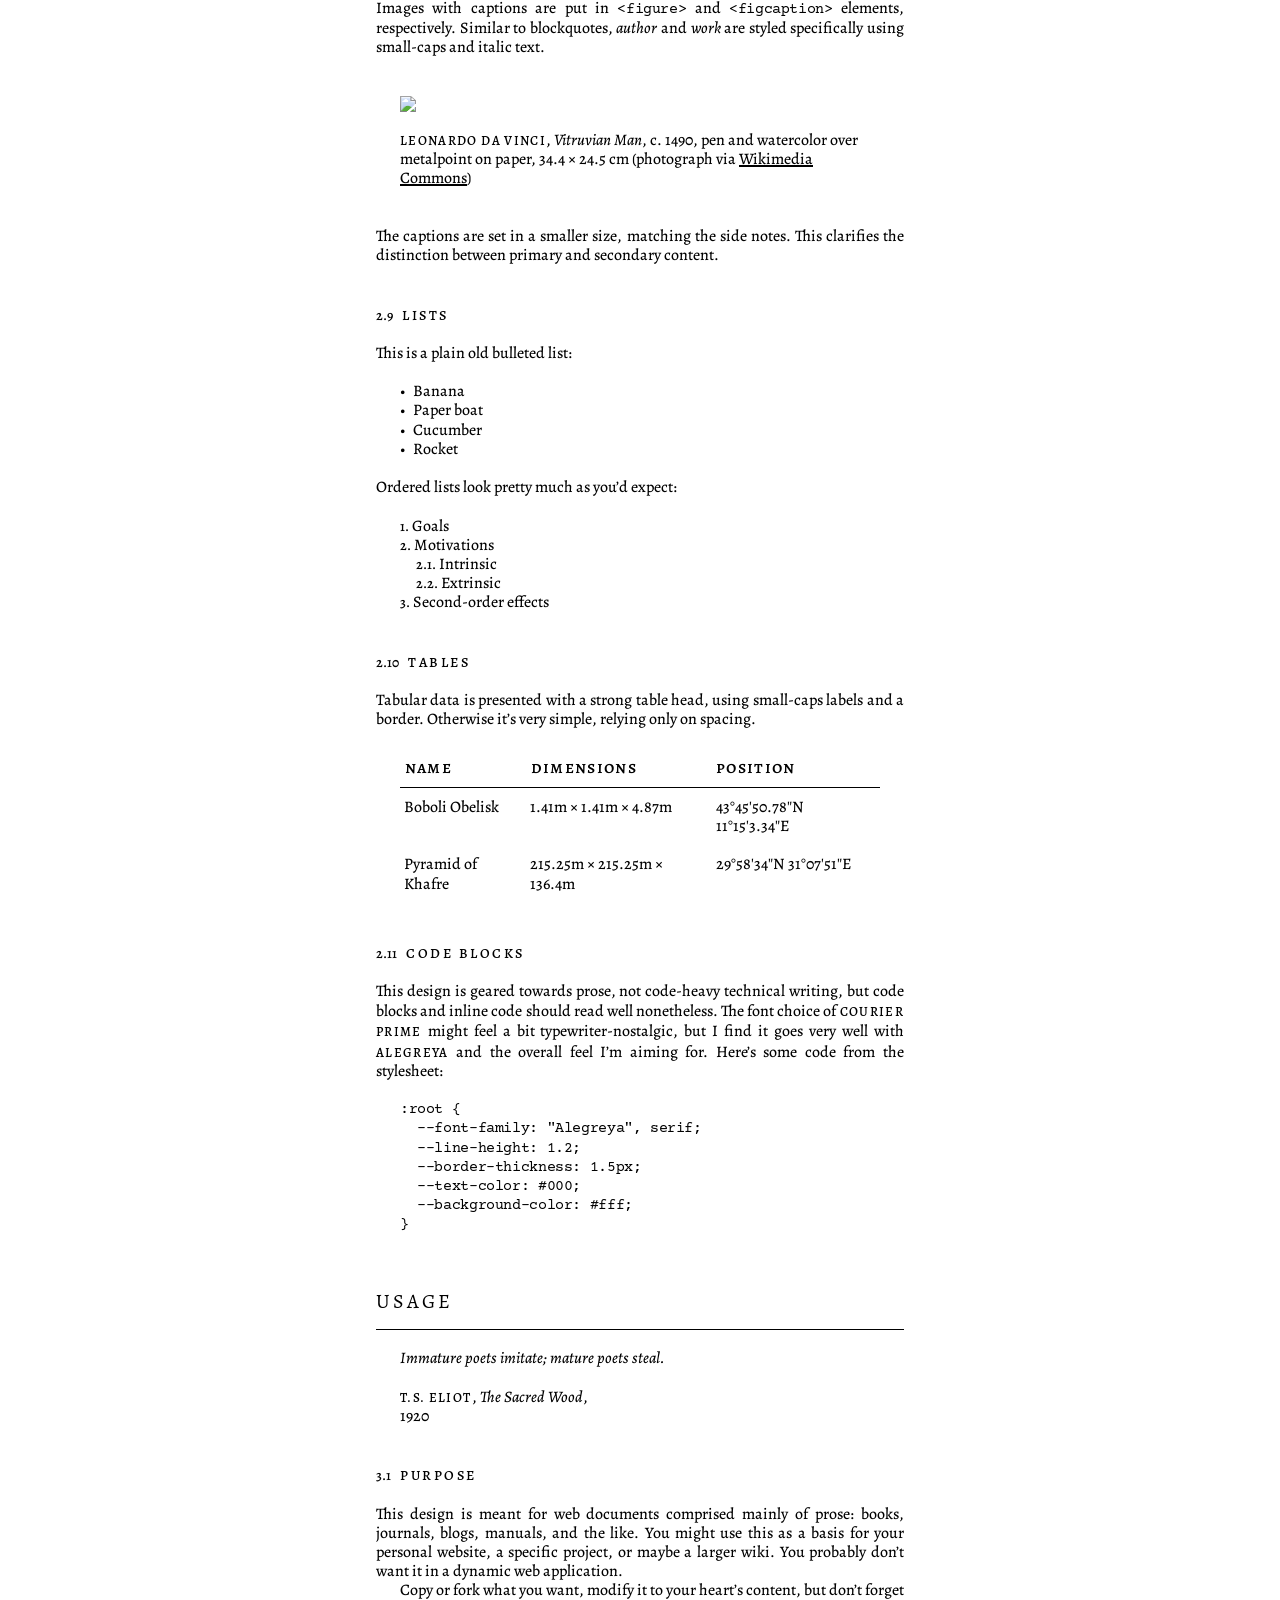
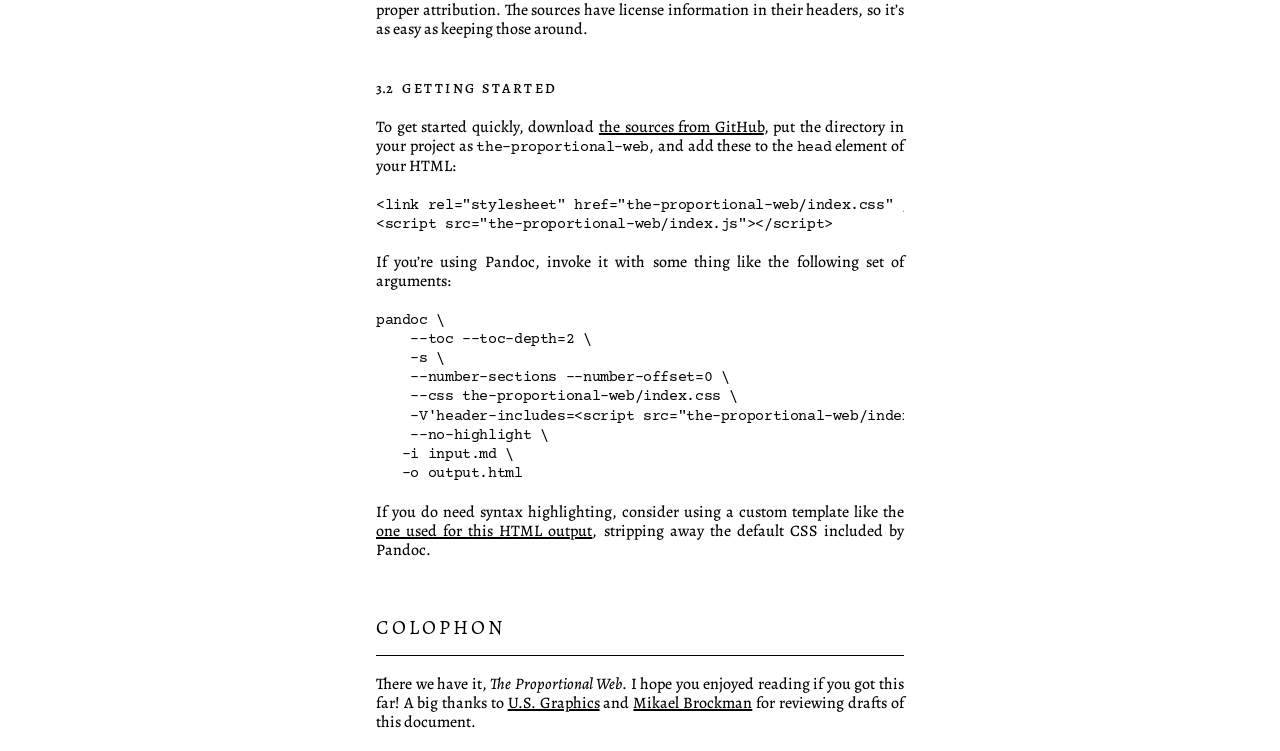
==== commit 415fa6a5: "creds" ====
--- a/index.html
+++ b/index.html
@@ -5,15 +5,16 @@
   <meta name="generator" content="pandoc" />
   <meta name="viewport" content="width=device-width, initial-scale=1.0, user-scalable=yes" />
   <meta name="author" content="Oskar Wickström" />
-  <title>The Bringhurst Web</title>
+  <title>The Proportional Web</title>
   <link rel="stylesheet" href="src/index.css" />
+  <link rel="stylesheet" href="src/demo/demo.css" />
   <script src="index.js"></script>
 </head>
 <body>
 <header>
-  <h1 class="title">The Bringhurst Web</h1>
-  <p class="subtitle">A web adaptation of <em>The Elements of
-Typographical Style</em></span>
+  <h1 class="title">The Proportional Web</h1>
+  <p class="subtitle">Inspired by the <em>The Elements of Typographic
+Style</em></span>
 <p>Authored by <cite><a href="https://wickstrom.tech">Oskar
 Wickström</a></cite>. <span class="version">v0.1.0</span>, licensed under <a><abbr>MIT</abbr></a>.</p>
 </header>
@@ -77,9 +78,9 @@
 class="canonical-name">The Monospace Web</a> was born out of that love,
 and it took off way harder than I ever thought it would, with many
 personal blogs and even application interfaces having adopted it.</p>
-<p>So, here I am again, spending weekend off-hours in a form of
+<p>So, here I am again, spending weekend spare hours in a form of
 meditative state writing <abbr>CSS</abbr>. This time, inspiration struck
-after reading Robert Bringhurst’s classic <em>The Elements of
+after reading Robert Bring­hurst’s classic <em>The Elements of
 Typographic Style</em>. A challenge indeed, trying to implement the
 layout and typography of the book itself in the browser. Reckless, some
 might say! Surely the same rules don’t apply across print and web, where
@@ -96,8 +97,10 @@
 <h1 data-number="1" id="foundations"><span
 class="header-section-number">1</span> Foundations</h1>
 <blockquote>
+<p>
 Typography is the craft of endowing human language with a durable visual
 form.
+</p>
 <footer>
 <span class="author">Robert Bringhurst</span>, <cite>The Elements of
 Typographic Style</cite>, 2nd edition, <span class="year">2002</span>
@@ -292,25 +295,26 @@
 <span id="cb1-4"><a href="#cb1-4" aria-hidden="true" tabindex="-1"></a>  }</span>
 <span id="cb1-5"><a href="#cb1-5" aria-hidden="true" tabindex="-1"></a>}</span></code></pre></div>
 <p>The line height is 1.2rem, and is used as the basis for vertical
-alignment of all elements. Much like in <em>The Monospace Web</em> — but
-not to the same extremes — I’ve tried to get everything globally aligned
-to multiples of the line height.</p>
+alignment of all elements. Much like in <span class="canonical-name">The
+Monospace Web</span> — but not to the same extremes — I’ve tried to get
+everything globally aligned to multiples of the line height.</p>
 <h3 data-number="1.1.3" id="justified-text-in-modern-browsers"><span
 class="header-section-number">1.1.3</span> Justified text in modern
 browsers</h3>
-<p>As in the book, body text is justified, not ragged right. To some,
-this is grave heresy on the web. <em>Thou shalt not justify.</em> That’s
-what we’ve all been taught. But browsers have improved over time and
-today it’s not unthinkable to justify text. This stylesheet uses
-<code>word-break</code> and <code>hyphens</code> to control how words
-are broken and hyphenated at line breaks. The
-<code>hyphenate-limit-chars</code> property is useful to control the
-bounds of hyphenation.</p>
+<p>As in Bringhurst’s book, body text is justified, not ragged right. To
+some, this is grave heresy on the web. <em>Thou shalt not justify.</em>
+That’s what we’ve all been taught. But browsers have improved over time
+and today it’s not unthinkable to justify text. This stylesheet uses
+<code>word-break</code>, <code>text-wrap</code>, and
+<code>hyphens</code> to control how words are broken and hyphenated at
+line breaks. The <code>hyphenate-limit-chars</code> property is useful
+to control the bounds of hyphenation.</p>
 <p>The risk is of course getting horrible word spacing and
 <em>rivers</em> of whitespace in your paragraphs. If justified text
 doesn’t work for your uses, consider <code>text-align: left</code>
 instead. In this document I find that it works acceptably with the line
-lengths, font size, and the content itself.</p>
+lengths, font size, and the content itself. I’ve also inserted a few
+soft hyphens to further guide the word breaks for some tricky words.</p>
 <aside>
 <a
 href="https://cloudfour.com/thinks/justified-text-better-than-expected/">“Justified
@@ -346,9 +350,9 @@
 normal use they’d span the full width of the text.</p>
 <h2 data-number="2.1" id="headings"><span
 class="header-section-number">2.1</span> Headings</h2>
-<p>The design provides styles for three level of headings — top-level
+<p>The design provides styles for three level of headings: top-level
 chapter headings (<code>h1</code>), section headings (<code>h2</code>),
-and sub-section headings (<code>h3</code>):</p>
+and sub-section headings (<code>h3</code>).</p>
 <figure class"example">
 
 <h1 data-number="1">
@@ -396,17 +400,39 @@
 <figure class="example">
 <details>
 <summary>
-A short summary of the contents
+License
 </summary>
 <p>
-Hidden gems.
+Copyright 2026 Oskar Wickström
+</p>
+<p>
+Permission is hereby granted, free of charge, to any person obtaining a
+copy of this software and associated documentation files (the
+“Software”), to deal in the Software without restriction, including
+without limitation the rights to use, copy, modify, merge, publish,
+distribute, sublicense, and/or sell copies of the Software, and to
+permit persons to whom the Software is furnished to do so, subject to
+the following conditions:
+</p>
+<p>
+The above copyright notice and this permission notice shall be included
+in all copies or substantial portions of the Software.
+</p>
+<p>
+THE SOFTWARE IS PROVIDED “AS IS”, WITHOUT WARRANTY OF ANY KIND, EXPRESS
+OR IMPLIED, INCLUDING BUT NOT LIMITED TO THE WARRANTIES OF
+MERCHANTABILITY, FITNESS FOR A PARTICULAR PURPOSE AND NONINFRINGEMENT.
+IN NO EVENT SHALL THE AUTHORS OR COPYRIGHT HOLDERS BE LIABLE FOR ANY
+CLAIM, DAMAGES OR OTHER LIABILITY, WHETHER IN AN ACTION OF CONTRACT,
+TORT OR OTHERWISE, ARISING FROM, OUT OF OR IN CONNECTION WITH THE
+SOFTWARE OR THE USE OR OTHER DEALINGS IN THE SOFTWARE.
 </p>
 </details>
 </figure>
 <h2 data-number="2.5" id="asides"><span
 class="header-section-number">2.5</span> Asides</h2>
-<p>The book uses plenty of side notes. In <abbr>HTML</abbr> we define
-those using <code>&lt;aside&gt;</code> elements. Along with this
+<p>Bringhurst’s book uses plenty of side notes. In <abbr>HTML</abbr> we
+define those using <code>&lt;aside&gt;</code> elements. Along with this
 paragraph there’s a side note. With a large enough viewport, you’ll see
 it in the right margin, aligned with the top of the previous paragraph;
 with a smaller viewport, it’ll be collapsed into an inline paragraph
@@ -419,7 +445,7 @@
 class="header-section-number">2.6</span> Names</h2>
 <p>Proper nouns and canonical names, distinguished using the
 <code>.canonical-name</code> class, are rendered as small-caps much like
-in the example from the book:</p>
+in the example from Bringhurst’s book:</p>
 <figure class="example">
 … on the islands of <span class="canonical-name">Lombok</span>, <span
 class="canonical-name">Bali</span>, <span
@@ -430,11 +456,14 @@
 <h2 data-number="2.7" id="blockquotes"><span
 class="header-section-number">2.7</span> Blockquotes</h2>
 <p>Bringhurst talks about various ways of typesetting quotations, and
-the one I landed on is using an indented block, italic quote text, and a
-footer with <em>author</em>, <em>work</em>, and <em>year</em>.</p>
+the one I landed on is using an indented block, quotation marks around
+the text, and a footer with <em>author</em>, <em>work</em>, and
+<em>year</em>.</p>
 <blockquote>
+<p>
 Je n’ai fait celle-ci plus longue que parce que je n’ai pas eu le loisir
 de la faire plus courte.
+</p>
 <footer>
 <span class="author">Blaise Pascal</span>, <cite>Lettres
 Provinciales</cite>, letter XVI, <span class="year">1657</span>
@@ -456,9 +485,8 @@
 Commons</a>)</span>
 </figcaption>
 </figure>
-<p>The captions are set in a smaller size, 0.875rem, matching the side
-notes. This clarifies the distinction between primary and secondary
-content.</p>
+<p>The captions are set in a smaller size, matching the side notes. This
+clarifies the distinction between primary and secondary content.</p>
 <h2 data-number="2.9" id="lists"><span
 class="header-section-number">2.9</span> Lists</h2>
 <p>This is a plain old bulleted list:</p>
@@ -535,8 +563,7 @@
 The font choice of <span class="canonical-name">Courier Prime</span>
 might feel a bit typewriter-nostalgic, but I find it goes very well with
 <span class="canonical-name">Alegreya</span> and the overall feel I’m
-aiming for. Here’s some code from this page’s <code>index.css</code>
-file:</p>
+aiming for. Here’s some code from the stylesheet:</p>
 <figure class="example">
 <div class="sourceCode" id="cb2"><pre
 class="sourceCode css"><code class="sourceCode css"><span id="cb2-1"><a href="#cb2-1" aria-hidden="true" tabindex="-1"></a><span class="in">:root</span> {</span>
@@ -550,7 +577,9 @@
 <h1 data-number="3" id="usage"><span
 class="header-section-number">3</span> Usage</h1>
 <blockquote>
+<p>
 Immature poets imitate; mature poets steal.
+</p>
 <footer>
 <span class="author">T.S. Eliot</span>, <cite>The Sacred Wood</cite>,
 <span class="year">1920</span>
@@ -564,32 +593,39 @@
 wiki. You probably don’t want it in a dynamic web application.</p>
 <p>Copy or fork what you want, modify it to your heart’s content, but
 don’t forget proper attribution. The sources have license information in
-their headers, so it’s easy as keeping those around.</p>
+their headers, so it’s as easy as keeping those around.</p>
 <h2 data-number="3.2" id="getting-started"><span
 class="header-section-number">3.2</span> Getting started</h2>
-<p>To get started quickly, add these to the <code>head</code> element of
-your HTML:</p>
+<p>To get started quickly, download <a
+href="https://github.com/owickstrom/the-proportional-web">the sources
+from GitHub</a>, put the directory in your project as
+<code>the-proportional-web</code>, and add these to the
+<code>head</code> element of your HTML:</p>
 <div class="sourceCode" id="cb3"><pre
-class="sourceCode html"><code class="sourceCode html"><span id="cb3-1"><a href="#cb3-1" aria-hidden="true" tabindex="-1"></a><span class="dt">&lt;</span><span class="kw">link</span><span class="ot"> rel</span><span class="op">=</span><span class="st">&quot;stylesheet&quot;</span><span class="ot"> href</span><span class="op">=</span><span class="st">&quot;https://owickstrom.github.io/the-bringhurst-web/index.css&quot;</span><span class="ot"> </span><span class="dt">/&gt;</span></span></code></pre></div>
-<p>If you’re using Pandoc, download the sources, put it in your project
-as <code>the-bringhurst-web</code>, and invoke it with some thing like
-the following set of arguments:</p>
+class="sourceCode html"><code class="sourceCode html"><span id="cb3-1"><a href="#cb3-1" aria-hidden="true" tabindex="-1"></a><span class="dt">&lt;</span><span class="kw">link</span><span class="ot"> rel</span><span class="op">=</span><span class="st">&quot;stylesheet&quot;</span><span class="ot"> href</span><span class="op">=</span><span class="st">&quot;the-proportional-web/index.css&quot;</span><span class="ot"> </span><span class="dt">/&gt;</span></span>
+<span id="cb3-2"><a href="#cb3-2" aria-hidden="true" tabindex="-1"></a><span class="dt">&lt;</span><span class="kw">script</span><span class="ot"> src</span><span class="op">=</span><span class="st">&quot;the-proportional-web/index.js&quot;</span><span class="dt">&gt;&lt;/</span><span class="kw">script</span><span class="dt">&gt;</span></span></code></pre></div>
+<p>If you’re using Pandoc, invoke it with some thing like the following
+set of arguments:</p>
 <div class="sourceCode" id="cb4"><pre
 class="sourceCode bash"><code class="sourceCode bash"><span id="cb4-1"><a href="#cb4-1" aria-hidden="true" tabindex="-1"></a><span class="ex">pandoc</span> <span class="dt">\</span></span>
 <span id="cb4-2"><a href="#cb4-2" aria-hidden="true" tabindex="-1"></a>    <span class="at">--toc</span> <span class="at">--toc-depth</span><span class="op">=</span>2 <span class="dt">\</span></span>
 <span id="cb4-3"><a href="#cb4-3" aria-hidden="true" tabindex="-1"></a>    <span class="at">-s</span> <span class="dt">\</span></span>
 <span id="cb4-4"><a href="#cb4-4" aria-hidden="true" tabindex="-1"></a>    <span class="at">--number-sections</span> <span class="at">--number-offset</span><span class="op">=</span>0 <span class="dt">\</span></span>
-<span id="cb4-5"><a href="#cb4-5" aria-hidden="true" tabindex="-1"></a>    <span class="at">--css</span> the-bringhurst-web/index.css <span class="dt">\</span></span>
-<span id="cb4-6"><a href="#cb4-6" aria-hidden="true" tabindex="-1"></a>    <span class="at">-V</span><span class="st">&#39;header-includes=&lt;script src=&quot;index.js&quot;&gt;&lt;/script&gt;&#39;</span> <span class="dt">\</span></span>
+<span id="cb4-5"><a href="#cb4-5" aria-hidden="true" tabindex="-1"></a>    <span class="at">--css</span> the-proportional-web/index.css <span class="dt">\</span></span>
+<span id="cb4-6"><a href="#cb4-6" aria-hidden="true" tabindex="-1"></a>    <span class="at">-V</span><span class="st">&#39;header-includes=&lt;script src=&quot;the-proportional-web/index.js&quot;&gt;&lt;/script&gt;&#39;</span> <span class="dt">\</span></span>
 <span id="cb4-7"><a href="#cb4-7" aria-hidden="true" tabindex="-1"></a>    <span class="at">--no-highlight</span> <span class="dt">\</span></span>
-<span id="cb4-8"><a href="#cb4-8" aria-hidden="true" tabindex="-1"></a>   <span class="at">-i</span> index.md <span class="dt">\</span></span>
-<span id="cb4-9"><a href="#cb4-9" aria-hidden="true" tabindex="-1"></a>   <span class="at">-o</span> index.html</span></code></pre></div>
+<span id="cb4-8"><a href="#cb4-8" aria-hidden="true" tabindex="-1"></a>   <span class="at">-i</span> input.md <span class="dt">\</span></span>
+<span id="cb4-9"><a href="#cb4-9" aria-hidden="true" tabindex="-1"></a>   <span class="at">-o</span> output.html</span></code></pre></div>
 <p>If you do need syntax highlighting, consider using a custom template
 like the <a
-href="https://github.com/owickstrom/the-bringhurst-web/blob/main/src/demo/template.html">one
+href="https://github.com/owickstrom/the-proportional-web/blob/main/src/demo/template.html">one
 used for this HTML output</a>, stripping away the default CSS included
 by Pandoc.</p>
 <h1 class="unnumbered" id="colophon">Colophon</h1>
-<p>TODO: credits and such</p>
+<p>There we have it, <em>The Proportional Web</em>. I hope you enjoyed
+reading if you got this far! A big thanks to <a
+href="https://x.com/usgraphics">U.S. Graphics</a> and <a
+href="https://x.com/meekaale">Mikael Brockman</a> for reviewing drafts
+of this document.</p>
 </body>
 </html>
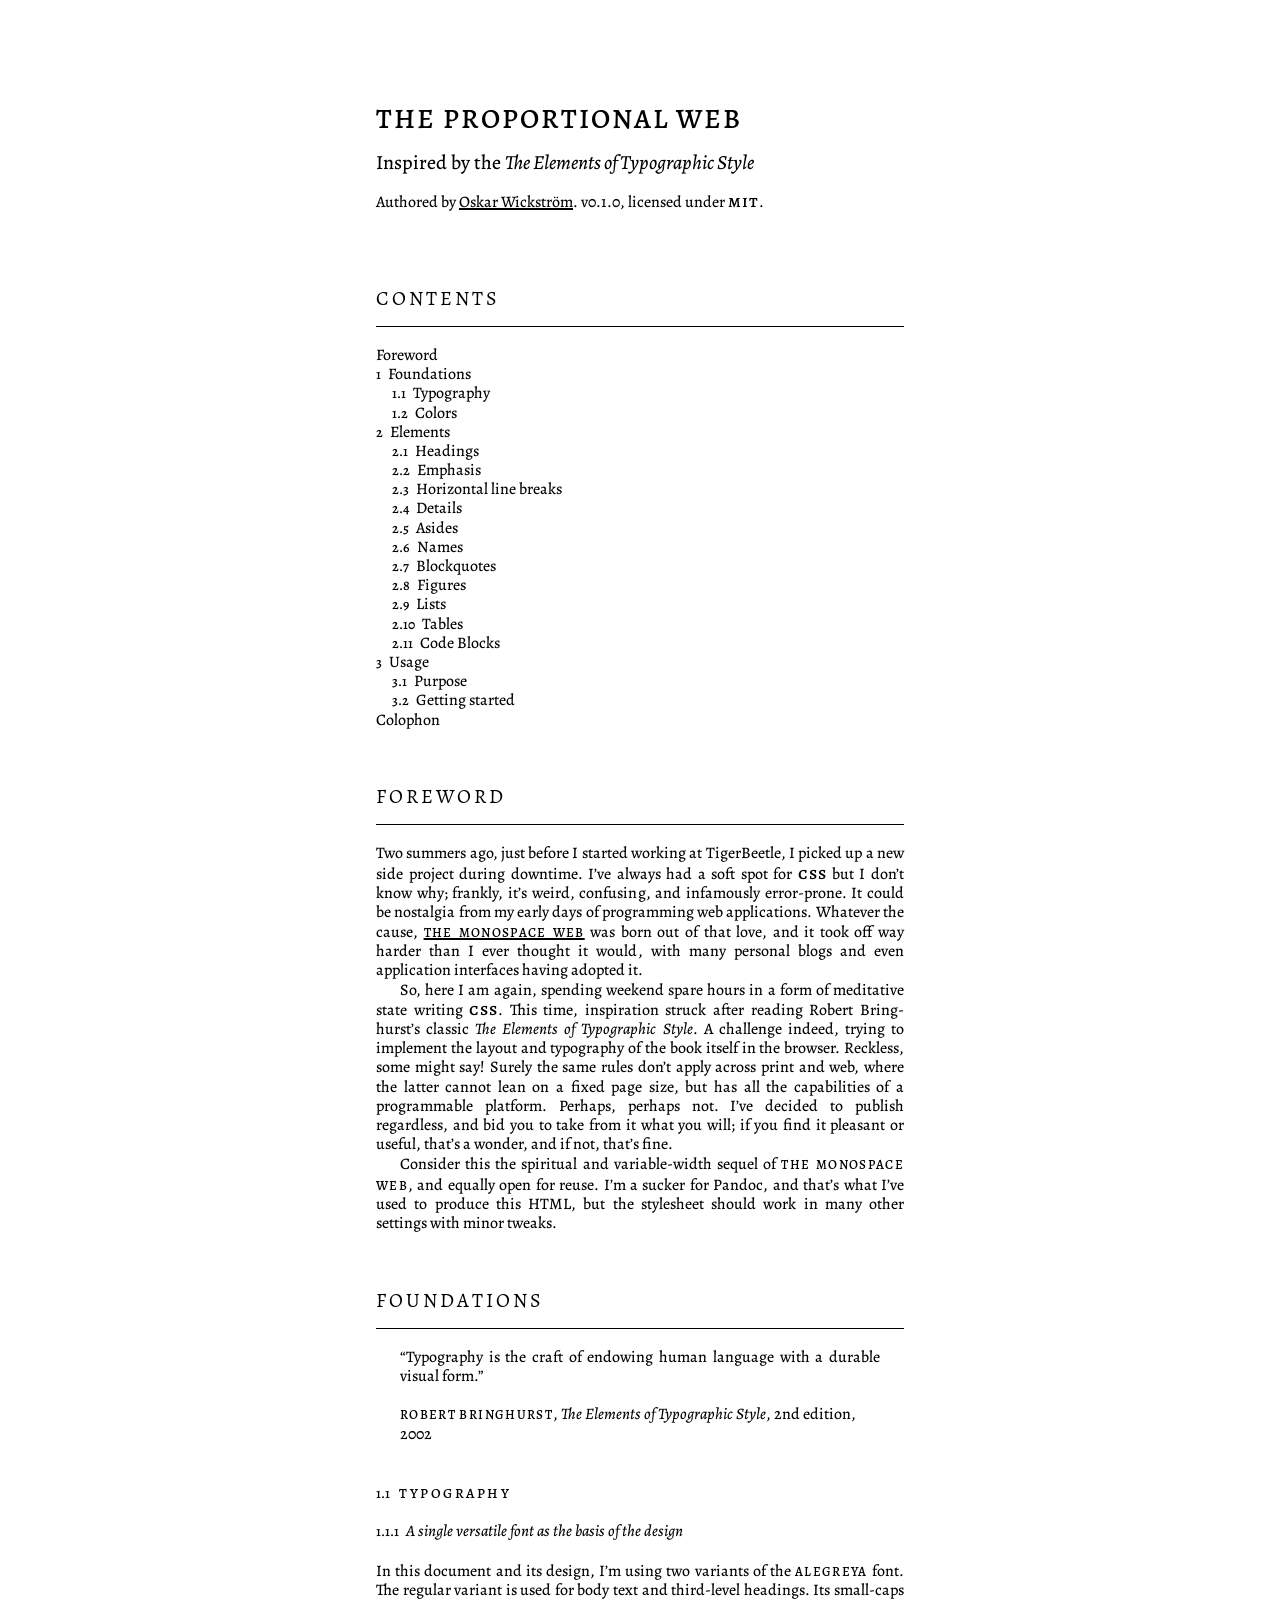
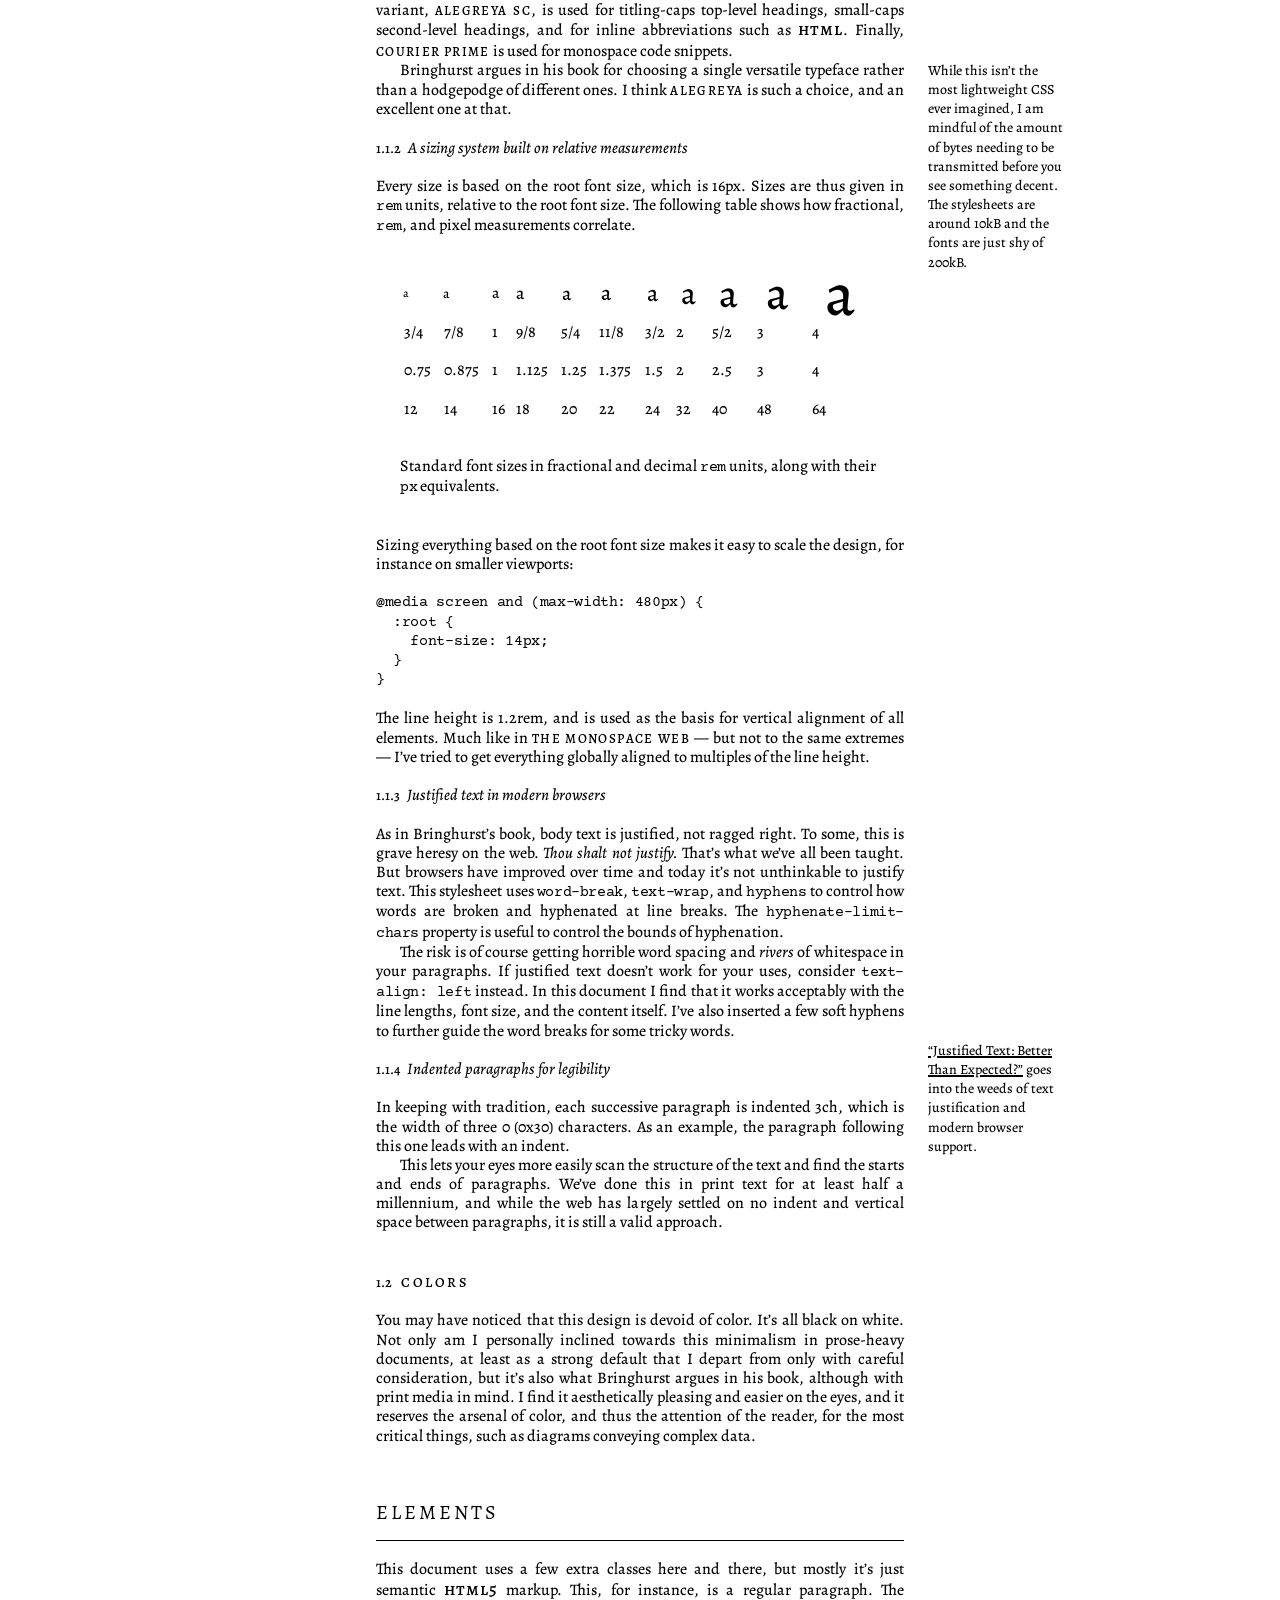
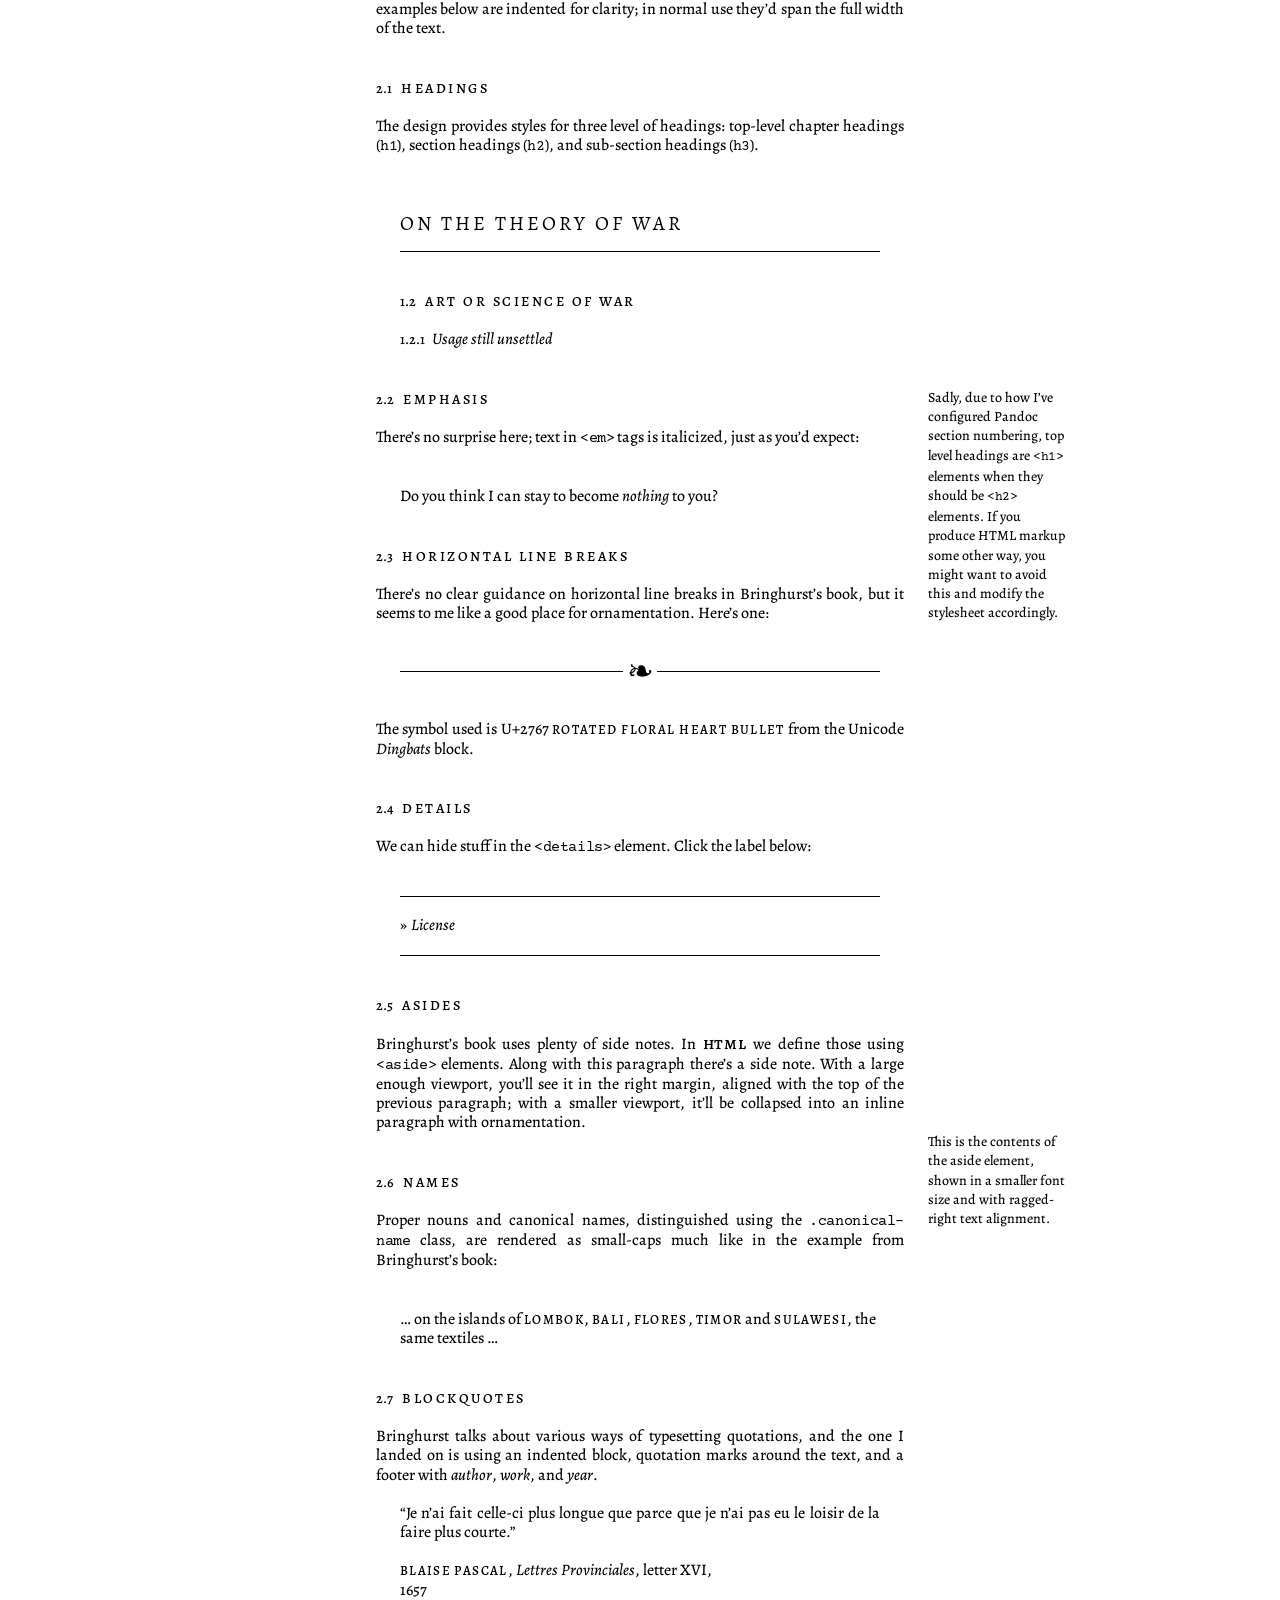
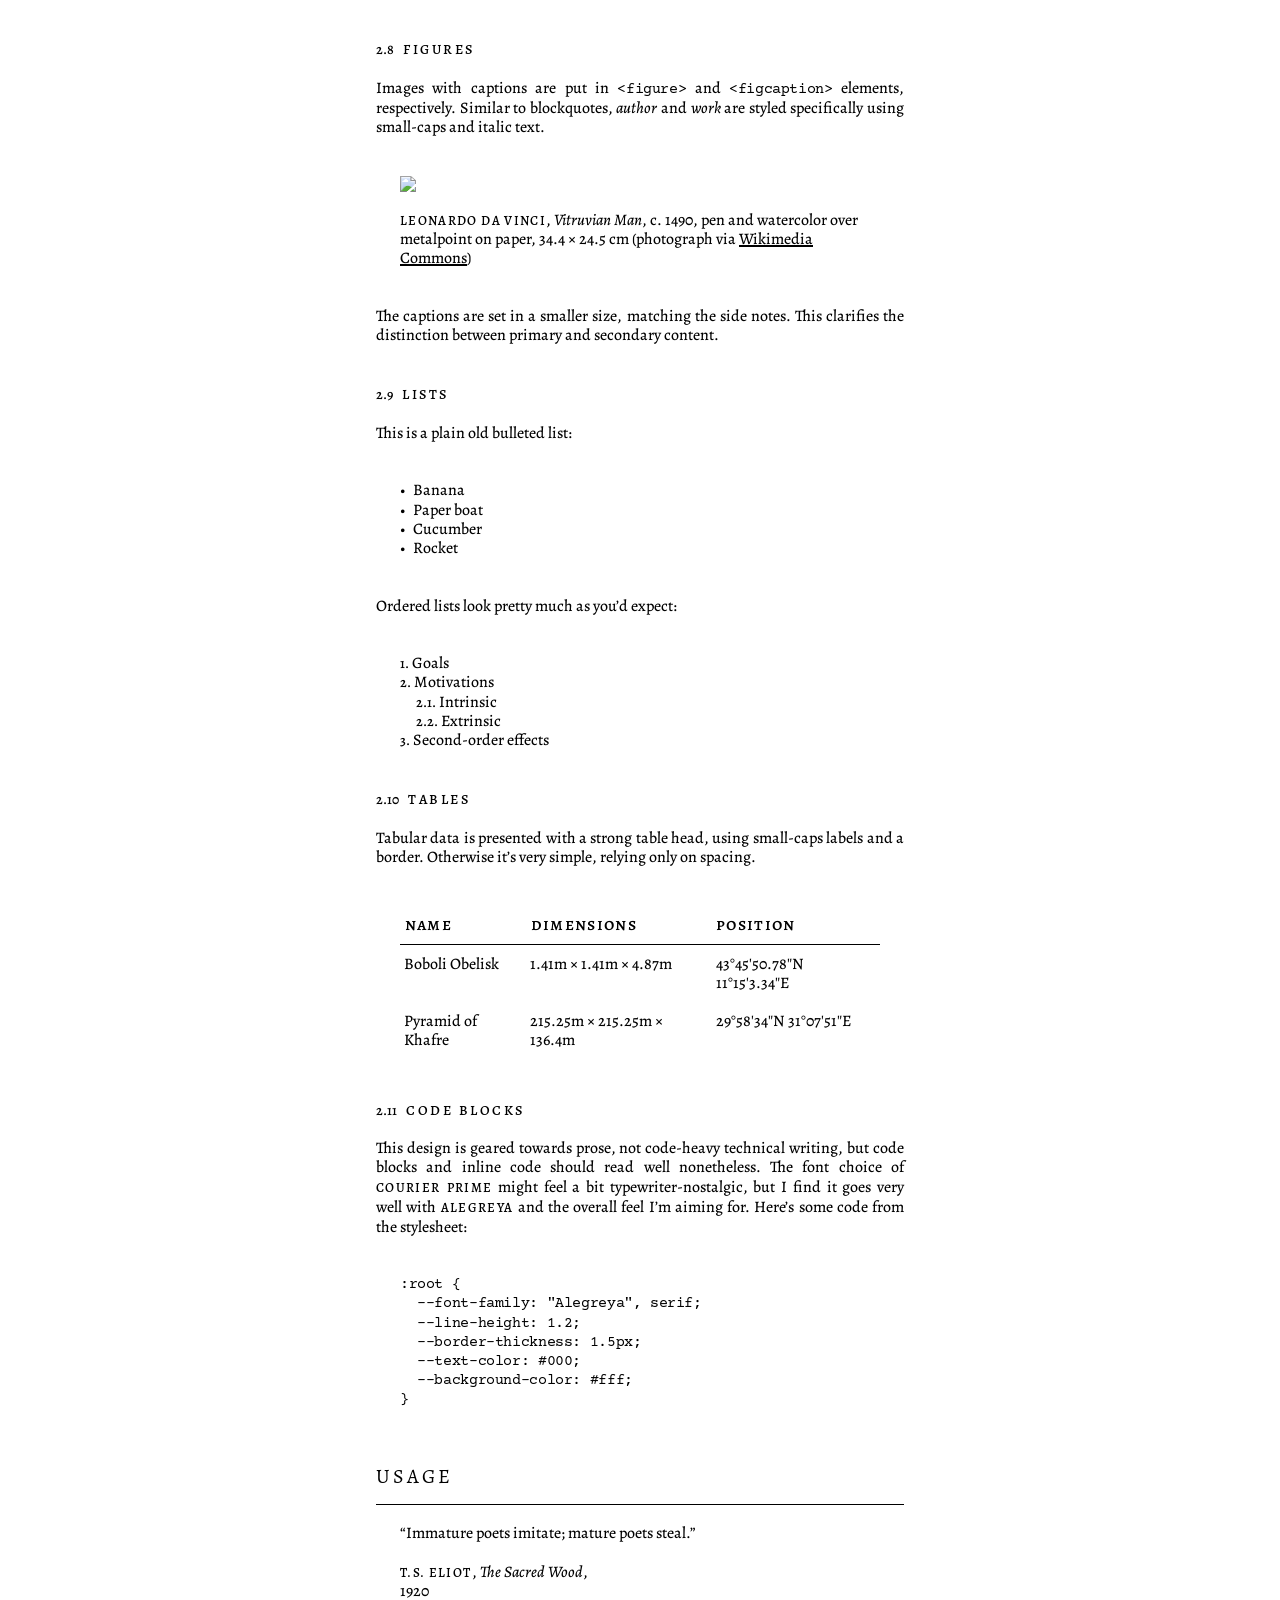
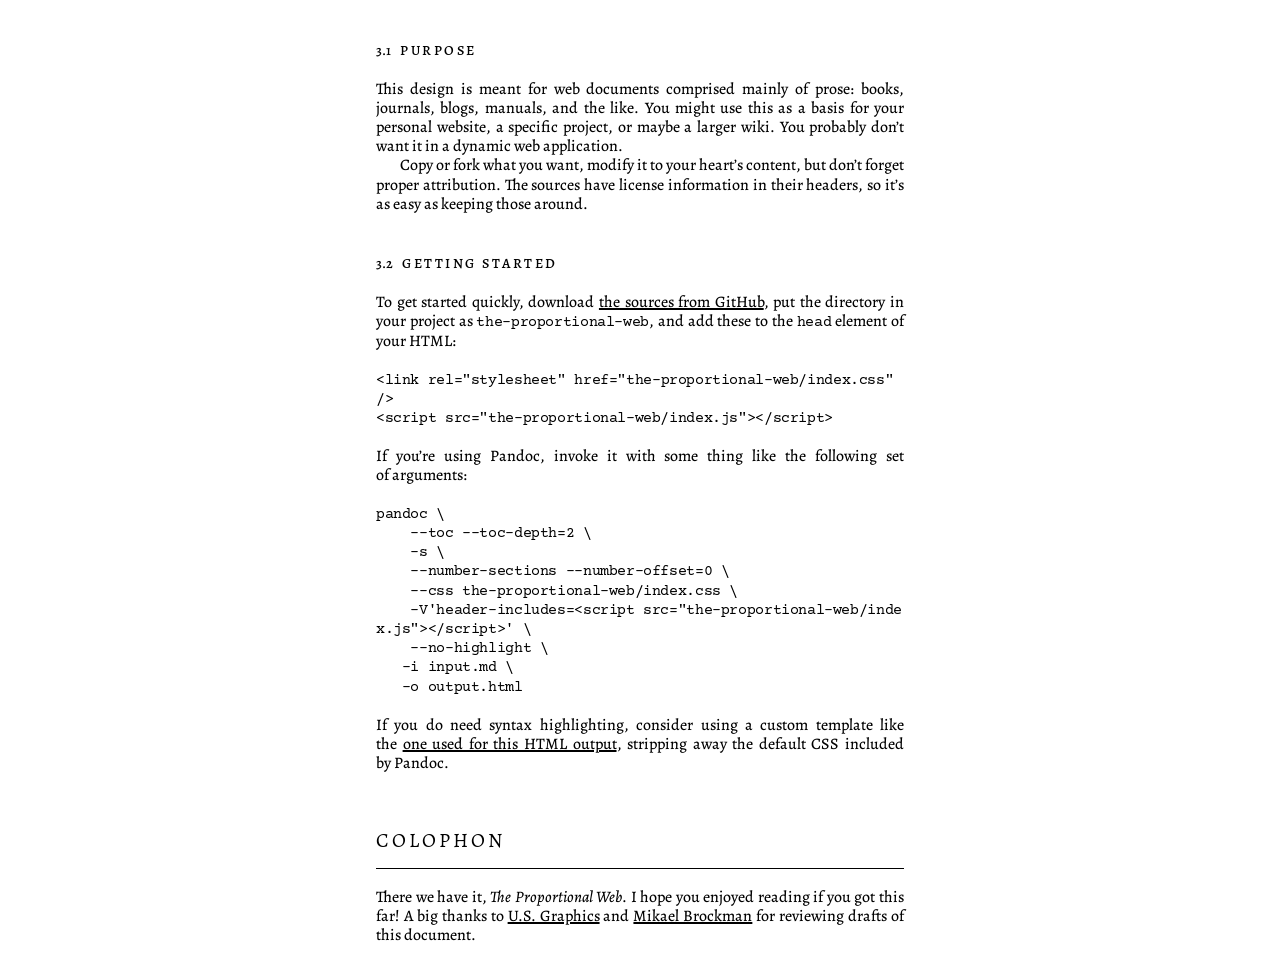
==== commit 9f2ac2d7: "quotation marks improved!" ====
--- a/index.html
+++ b/index.html
@@ -1,613 +1,15 @@
-<!DOCTYPE html>
-<html xmlns="http://www.w3.org/1999/xhtml" lang="en" xml:lang="en">
-<head>
-  <meta charset="utf-8" />
-  <meta name="generator" content="pandoc" />
-  <meta name="viewport" content="width=device-width, initial-scale=1.0, user-scalable=yes" />
-  <meta name="author" content="Oskar Wickström" />
-  <title>The Proportional Web</title>
-  <link rel="stylesheet" href="src/index.css" />
-  <link rel="stylesheet" href="src/demo/demo.css" />
-  <script src="index.js"></script>
-</head>
-<body>
-<header>
-  <h1 class="title">The Proportional Web</h1>
-  <p class="subtitle">Inspired by the <em>The Elements of Typographic
-Style</em></span>
-<p>Authored by <cite><a href="https://wickstrom.tech">Oskar
-Wickström</a></cite>. <span class="version">v0.1.0</span>, licensed under <a><abbr>MIT</abbr></a>.</p>
-</header>
-<nav id="TOC" role="doc-toc">
-<h2 id="toc-title">Contents</h2>
-<ul class="incremental">
-<li><a href="#foreword" id="toc-foreword">Foreword</a></li>
-<li><a href="#foundations" id="toc-foundations"><span
-class="toc-section-number">1</span> Foundations</a>
-<ul class="incremental">
-<li><a href="#typography" id="toc-typography"><span
-class="toc-section-number">1.1</span> Typography</a></li>
-<li><a href="#colors" id="toc-colors"><span
-class="toc-section-number">1.2</span> Colors</a></li>
-</ul></li>
-<li><a href="#elements" id="toc-elements"><span
-class="toc-section-number">2</span> Elements</a>
-<ul class="incremental">
-<li><a href="#headings" id="toc-headings"><span
-class="toc-section-number">2.1</span> Headings</a></li>
-<li><a href="#emphasis" id="toc-emphasis"><span
-class="toc-section-number">2.2</span> Emphasis</a></li>
-<li><a href="#horizontal-line-breaks"
-id="toc-horizontal-line-breaks"><span
-class="toc-section-number">2.3</span> Horizontal line breaks</a></li>
-<li><a href="#details" id="toc-details"><span
-class="toc-section-number">2.4</span> Details</a></li>
-<li><a href="#asides" id="toc-asides"><span
-class="toc-section-number">2.5</span> Asides</a></li>
-<li><a href="#names" id="toc-names"><span
-class="toc-section-number">2.6</span> Names</a></li>
-<li><a href="#blockquotes" id="toc-blockquotes"><span
-class="toc-section-number">2.7</span> Blockquotes</a></li>
-<li><a href="#figures" id="toc-figures"><span
-class="toc-section-number">2.8</span> Figures</a></li>
-<li><a href="#lists" id="toc-lists"><span
-class="toc-section-number">2.9</span> Lists</a></li>
-<li><a href="#tables" id="toc-tables"><span
-class="toc-section-number">2.10</span> Tables</a></li>
-<li><a href="#code-blocks" id="toc-code-blocks"><span
-class="toc-section-number">2.11</span> Code Blocks</a></li>
-</ul></li>
-<li><a href="#usage" id="toc-usage"><span
-class="toc-section-number">3</span> Usage</a>
-<ul class="incremental">
-<li><a href="#purpose" id="toc-purpose"><span
-class="toc-section-number">3.1</span> Purpose</a></li>
-<li><a href="#getting-started" id="toc-getting-started"><span
-class="toc-section-number">3.2</span> Getting started</a></li>
-</ul></li>
-<li><a href="#colophon" id="toc-colophon">Colophon</a></li>
-</ul>
-</nav>
-<h1 class="unnumbered" id="foreword">Foreword</h1>
-<p>Two summers ago, just before I started working at TigerBeetle, I
-picked up a new side project during downtime. I’ve always had a soft
-spot for <abbr>CSS</abbr> but I don’t know why; frankly, it’s weird,
-confusing, and infamously error-prone. It could be nostalgia from my
-early days of programming web applications. Whatever the cause, <a
-href="https://owickstrom.github.io/the-monospace-web/"
-class="canonical-name">The Monospace Web</a> was born out of that love,
-and it took off way harder than I ever thought it would, with many
-personal blogs and even application interfaces having adopted it.</p>
-<p>So, here I am again, spending weekend spare hours in a form of
-meditative state writing <abbr>CSS</abbr>. This time, inspiration struck
-after reading Robert Bring­hurst’s classic <em>The Elements of
-Typographic Style</em>. A challenge indeed, trying to implement the
-layout and typography of the book itself in the browser. Reckless, some
-might say! Surely the same rules don’t apply across print and web, where
-the latter cannot lean on a fixed page size, but has all the
-capabilities of a programmable platform. Perhaps, perhaps not. I’ve
-decided to publish regardless, and bid you to take from it what you
-will; if you find it pleasant or useful, that’s a wonder, and if not,
-that’s fine.</p>
-<p>Consider this the spiritual and variable-width sequel of <span
-class="canonical-name">The Monospace Web</span>, and equally open for
-reuse. I’m a sucker for Pandoc, and that’s what I’ve used to produce
-this HTML, but the stylesheet should work in many other settings with
-minor tweaks.</p>
-<h1 data-number="1" id="foundations"><span
-class="header-section-number">1</span> Foundations</h1>
-<blockquote>
-<p>
-Typography is the craft of endowing human language with a durable visual
-form.
-</p>
-<footer>
-<span class="author">Robert Bringhurst</span>, <cite>The Elements of
-Typographic Style</cite>, 2nd edition, <span class="year">2002</span>
-</footer>
-</blockquote>
-<h2 data-number="1.1" id="typography"><span
-class="header-section-number">1.1</span> Typography</h2>
-<h3 data-number="1.1.1"
-id="a-single-versatile-font-as-the-basis-of-the-design"><span
-class="header-section-number">1.1.1</span> A single versatile font as
-the basis of the design</h3>
-<p>In this document and its design, I’m using two variants of the <span
-class="canonical-name">Alegreya</span> font. The regular variant is used
-for body text and third-level headings. Its small-caps variant, <span
-class="canonical-name">Alegreya SC</span>, is used for titling-caps
-top-level headings, small-caps second-level headings, and for inline
-abbreviations such as <abbr>HTML</abbr>. Finally, <span
-class="canonical-name">Courier Prime</span> is used for monospace code
-snippets.</p>
-<aside>
-While this isn’t the most lightweight CSS ever imagined, I am mindful of
-the amount of bytes needing to be transmitted before you see something
-decent. The stylesheets are around 10kB and the fonts are just shy of
-200kB.
-</aside>
-<p>Bringhurst argues in his book for choosing a single versatile
-typeface rather than a hodgepodge of different ones. I think <span
-class="canonical-name">Alegreya</span> is such a choice, and an
-excellent one at that.</p>
-<h3 data-number="1.1.2"
-id="a-sizing-system-built-on-relative-measurements"><span
-class="header-section-number">1.1.2</span> A sizing system built on
-relative measurements</h3>
-<p>Every size is based on the root font size, which is 16px. Sizes are
-thus given in <code>rem</code> units, relative to the root font size.
-The following table shows how fractional, <code>rem</code>, and pixel
-measurements correlate.</p>
-<figure>
-<table id="font-sizes">
-<tr>
-<td style="font-size: calc((3rem / 4));">
-a
-</td>
-<td style="font-size: calc((7rem / 8));">
-a
-</td>
-<td style="font-size: 1rem;">
-a
-</td>
-<td style="font-size: calc((9rem / 8));">
-a
-</td>
-<td style="font-size: calc((5rem / 4));">
-a
-</td>
-<td style="font-size: calc((11rem / 8));">
-a
-</td>
-<td style="font-size: calc((3rem / 2));">
-a
-</td>
-<td style="font-size: 2rem;">
-a
-</td>
-<td style="font-size: calc((5rem / 2));">
-a
-</td>
-<td style="font-size: 3rem;">
-a
-</td>
-<td style="font-size: 4rem;">
-a
-</td>
-</tr>
-<tr>
-<td>
-3/4
-</td>
-<td>
-7/8
-</td>
-<td>
-1
-</td>
-<td>
-9/8
-</td>
-<td>
-5/4
-</td>
-<td>
-11/8
-</td>
-<td>
-3/2
-</td>
-<td>
-2
-</td>
-<td>
-5/2
-</td>
-<td>
-3
-</td>
-<td>
-4
-</td>
-</tr>
-<tr>
-<td>
-0.75
-</td>
-<td>
-0.875
-</td>
-<td>
-1
-</td>
-<td>
-1.125
-</td>
-<td>
-1.25
-</td>
-<td>
-1.375
-</td>
-<td>
-1.5
-</td>
-<td>
-2
-</td>
-<td>
-2.5
-</td>
-<td>
-3
-</td>
-<td>
-4
-</td>
-</tr>
-<tr>
-<td>
-12
-</td>
-<td>
-14
-</td>
-<td>
-16
-</td>
-<td>
-18
-</td>
-<td>
-20
-</td>
-<td>
-22
-</td>
-<td>
-24
-</td>
-<td>
-32
-</td>
-<td>
-40
-</td>
-<td>
-48
-</td>
-<td>
-64
-</td>
-</tr>
-</table>
-<figcaption>
-Standard font sizes in fractional and decimal <code>rem</code> units,
-along with their <code>px</code> equivalents.
-</figcaption>
-</figure>
-<p>Sizing everything based on the root font size makes it easy to scale
-the design, for instance on smaller viewports:</p>
-<div class="sourceCode" id="cb1"><pre
-class="sourceCode css"><code class="sourceCode css"><span id="cb1-1"><a href="#cb1-1" aria-hidden="true" tabindex="-1"></a><span class="im">@media</span> <span class="an">screen</span> <span class="kw">and</span> <span class="fu">(</span><span class="kw">max-width</span><span class="ch">:</span> <span class="dv">480</span><span class="dt">px</span><span class="fu">)</span> {</span>
+<!DOCTYPE html><html xmlns="http://www.w3.org/1999/xhtml" lang="en" xml:lang="en"><head><meta charset="utf-8"><meta name="generator" content="pandoc"><meta name="viewport" content="width=device-width,initial-scale=1,user-scalable=yes"><meta name="author" content="Oskar Wickström"><title>The Proportional Web</title><link rel="stylesheet" href="src/index.css"><link rel="stylesheet" href="src/demo/demo.css"><script src="index.js"></script></head><body><header><h1 class="title">The Proportional Web</h1><p class="subtitle">Inspired by the <em>The Elements of Typographic Style</em></p><p>Authored by <cite><a href="https://wickstrom.tech">Oskar Wickström</a></cite>. <span class="version">v0.1.0</span>, licensed under <a><abbr>MIT</abbr></a>.</p></header><nav id="TOC" role="doc-toc"><h2 id="toc-title">Contents</h2><ul class="incremental"><li><a href="#foreword" id="toc-foreword">Foreword</a></li><li><a href="#foundations" id="toc-foundations"><span class="toc-section-number">1</span> Foundations</a><ul class="incremental"><li><a href="#typography" id="toc-typography"><span class="toc-section-number">1.1</span> Typography</a></li><li><a href="#colors" id="toc-colors"><span class="toc-section-number">1.2</span> Colors</a></li></ul></li><li><a href="#elements" id="toc-elements"><span class="toc-section-number">2</span> Elements</a><ul class="incremental"><li><a href="#headings" id="toc-headings"><span class="toc-section-number">2.1</span> Headings</a></li><li><a href="#emphasis" id="toc-emphasis"><span class="toc-section-number">2.2</span> Emphasis</a></li><li><a href="#horizontal-line-breaks" id="toc-horizontal-line-breaks"><span class="toc-section-number">2.3</span> Horizontal line breaks</a></li><li><a href="#details" id="toc-details"><span class="toc-section-number">2.4</span> Details</a></li><li><a href="#asides" id="toc-asides"><span class="toc-section-number">2.5</span> Asides</a></li><li><a href="#names" id="toc-names"><span class="toc-section-number">2.6</span> Names</a></li><li><a href="#blockquotes" id="toc-blockquotes"><span class="toc-section-number">2.7</span> Blockquotes</a></li><li><a href="#figures" id="toc-figures"><span class="toc-section-number">2.8</span> Figures</a></li><li><a href="#lists" id="toc-lists"><span class="toc-section-number">2.9</span> Lists</a></li><li><a href="#tables" id="toc-tables"><span class="toc-section-number">2.10</span> Tables</a></li><li><a href="#code-blocks" id="toc-code-blocks"><span class="toc-section-number">2.11</span> Code Blocks</a></li></ul></li><li><a href="#usage" id="toc-usage"><span class="toc-section-number">3</span> Usage</a><ul class="incremental"><li><a href="#purpose" id="toc-purpose"><span class="toc-section-number">3.1</span> Purpose</a></li><li><a href="#getting-started" id="toc-getting-started"><span class="toc-section-number">3.2</span> Getting started</a></li></ul></li><li><a href="#colophon" id="toc-colophon">Colophon</a></li></ul></nav><h1 class="unnumbered" id="foreword">Foreword</h1><p>Two summers ago, just before I started working at TigerBeetle, I picked up a new side project during downtime. I’ve always had a soft spot for <abbr>CSS</abbr> but I don’t know why; frankly, it’s weird, confusing, and infamously error-prone. It could be nostalgia from my early days of programming web applications. Whatever the cause, <a href="https://owickstrom.github.io/the-monospace-web/" class="canonical-name">The Mono­space Web</a> was born out of that love, and it took off way harder than I ever thought it would, with many personal blogs and even application interfaces having adopted it.</p><p>So, here I am again, spending weekend spare hours in a form of meditative state writing <abbr>CSS</abbr>. This time, inspiration struck after reading Robert Bring­hurst’s classic <em>The Elements of Typographic Style</em>. A challenge indeed, trying to implement the layout and typography of the book itself in the browser. Reckless, some might say! Surely the same rules don’t apply across print and web, where the latter cannot lean on a fixed page size, but has all the capabilities of a programmable platform. Perhaps, perhaps not. I’ve decided to publish regardless, and bid you to take from it what you will; if you find it pleasant or useful, that’s a wonder, and if not, that’s fine.</p><p>Consider this the spiritual and variable-width sequel of <span class="canonical-name">The Mono­space Web</span>, and equally open for reuse. I’m a sucker for Pandoc, and that’s what I’ve used to produce this HTML, but the stylesheet should work in many other settings with minor tweaks.</p><h1 data-number="1" id="foundations"><span class="header-section-number">1</span> Foundations</h1><blockquote><p>Typography is the craft of endowing human language with a durable visual form.</p><footer><span class="author">Robert Bringhurst</span>, <cite>The Elements of Typographic Style</cite>, 2nd edition, <span class="year">2002</span></footer></blockquote><h2 data-number="1.1" id="typography"><span class="header-section-number">1.1</span> Typography</h2><h3 data-number="1.1.1" id="a-single-versatile-font-as-the-basis-of-the-design"><span class="header-section-number">1.1.1</span> A single versatile font as the basis of the design</h3><p>In this document and its design, I’m using two variants of the <span class="canonical-name">Alegreya</span> font. The regular variant is used for body text and third-level headings. Its small-caps variant, <span class="canonical-name">Alegreya SC</span>, is used for titling-caps top-level headings, small-caps second-level headings, and for inline abbreviations such as <abbr>HTML</abbr>. Finally, <span class="canonical-name">Courier Prime</span> is used for monospace code snippets.</p><aside>While this isn’t the most lightweight CSS ever imagined, I am mindful of the amount of bytes needing to be transmitted before you see something decent. The stylesheets are around 10kB and the fonts are just shy of 200kB.</aside><p>Bringhurst argues in his book for choosing a single versatile typeface rather than a hodgepodge of different ones. I think <span class="canonical-name">Alegreya</span> is such a choice, and an excellent one at that.</p><h3 data-number="1.1.2" id="a-sizing-system-built-on-relative-measurements"><span class="header-section-number">1.1.2</span> A sizing system built on relative measurements</h3><p>Every size is based on the root font size, which is 16px. Sizes are thus given in <code>rem</code> units, relative to the root font size. The following table shows how fractional, <code>rem</code>, and pixel measurements correlate.</p><figure><table id="font-sizes"><tr><td style="font-size: calc((3rem / 4));">a</td><td style="font-size: calc((7rem / 8));">a</td><td style="font-size: 1rem;">a</td><td style="font-size: calc((9rem / 8));">a</td><td style="font-size: calc((5rem / 4));">a</td><td style="font-size: calc((11rem / 8));">a</td><td style="font-size: calc((3rem / 2));">a</td><td style="font-size: 2rem;">a</td><td style="font-size: calc((5rem / 2));">a</td><td style="font-size: 3rem;">a</td><td style="font-size: 4rem;">a</td></tr><tr><td>3/4</td><td>7/8</td><td>1</td><td>9/8</td><td>5/4</td><td>11/8</td><td>3/2</td><td>2</td><td>5/2</td><td>3</td><td>4</td></tr><tr><td>0.75</td><td>0.875</td><td>1</td><td>1.125</td><td>1.25</td><td>1.375</td><td>1.5</td><td>2</td><td>2.5</td><td>3</td><td>4</td></tr><tr><td>12</td><td>14</td><td>16</td><td>18</td><td>20</td><td>22</td><td>24</td><td>32</td><td>40</td><td>48</td><td>64</td></tr></table><figcaption>Standard font sizes in fractional and decimal <code>rem</code> units, along with their <code>px</code> equivalents.</figcaption></figure><p>Sizing everything based on the root font size makes it easy to scale the design, for instance on smaller viewports:</p><div class="sourceCode" id="cb1"><pre class="sourceCode css"><code class="sourceCode css"><span id="cb1-1"><a href="#cb1-1" aria-hidden="true" tabindex="-1"></a><span class="im">@media</span> <span class="an">screen</span> <span class="kw">and</span> <span class="fu">(</span><span class="kw">max-width</span><span class="ch">:</span> <span class="dv">480</span><span class="dt">px</span><span class="fu">)</span> {</span>
 <span id="cb1-2"><a href="#cb1-2" aria-hidden="true" tabindex="-1"></a>  <span class="in">:root</span> {</span>
 <span id="cb1-3"><a href="#cb1-3" aria-hidden="true" tabindex="-1"></a>    <span class="kw">font-size</span><span class="ch">:</span> <span class="dv">14</span><span class="dt">px</span><span class="op">;</span></span>
 <span id="cb1-4"><a href="#cb1-4" aria-hidden="true" tabindex="-1"></a>  }</span>
-<span id="cb1-5"><a href="#cb1-5" aria-hidden="true" tabindex="-1"></a>}</span></code></pre></div>
-<p>The line height is 1.2rem, and is used as the basis for vertical
-alignment of all elements. Much like in <span class="canonical-name">The
-Monospace Web</span> — but not to the same extremes — I’ve tried to get
-everything globally aligned to multiples of the line height.</p>
-<h3 data-number="1.1.3" id="justified-text-in-modern-browsers"><span
-class="header-section-number">1.1.3</span> Justified text in modern
-browsers</h3>
-<p>As in Bringhurst’s book, body text is justified, not ragged right. To
-some, this is grave heresy on the web. <em>Thou shalt not justify.</em>
-That’s what we’ve all been taught. But browsers have improved over time
-and today it’s not unthinkable to justify text. This stylesheet uses
-<code>word-break</code>, <code>text-wrap</code>, and
-<code>hyphens</code> to control how words are broken and hyphenated at
-line breaks. The <code>hyphenate-limit-chars</code> property is useful
-to control the bounds of hyphenation.</p>
-<p>The risk is of course getting horrible word spacing and
-<em>rivers</em> of whitespace in your paragraphs. If justified text
-doesn’t work for your uses, consider <code>text-align: left</code>
-instead. In this document I find that it works acceptably with the line
-lengths, font size, and the content itself. I’ve also inserted a few
-soft hyphens to further guide the word breaks for some tricky words.</p>
-<aside>
-<a
-href="https://cloudfour.com/thinks/justified-text-better-than-expected/">“Justified
-Text: Better Than Expected?”</a> goes into the weeds of text
-justification and modern browser support.
-</aside>
-<h3 data-number="1.1.4" id="indented-paragraphs-for-legibility"><span
-class="header-section-number">1.1.4</span> Indented paragraphs for
-legibility</h3>
-<p>In keeping with tradition, each successive paragraph is indented 3ch,
-which is the width of three 0 (0x30) characters. As an example, the
-paragraph following this one leads with an indent.</p>
-<p>This lets your eyes more easily scan the structure of the text and
-find the starts and ends of paragraphs. We’ve done this in print text
-for at least half a millennium, and while the web has largely settled on
-no indent and vertical space between paragraphs, it is still a valid
-approach.</p>
-<h2 data-number="1.2" id="colors"><span
-class="header-section-number">1.2</span> Colors</h2>
-<p>You may have noticed that this design is devoid of color. It’s all
-black on white. Not only am I personally inclined towards this
-minimalism in prose-heavy documents, at least as a strong default that I
-depart from only with careful consideration, but it’s also what
-Bringhurst argues in his book, although with print media in mind. I find
-it aesthetically pleasing and easier on the eyes, and it reserves the
-arsenal of color, and thus the attention of the reader, for the most
-critical things, such as diagrams conveying complex data.</p>
-<h1 data-number="2" id="elements"><span
-class="header-section-number">2</span> Elements</h1>
-<p>This document uses a few extra classes here and there, but mostly
-it’s just semantic <abbr>HTML5</abbr> markup. This, for instance, is a
-regular paragraph. The examples below are indented for clarity; in
-normal use they’d span the full width of the text.</p>
-<h2 data-number="2.1" id="headings"><span
-class="header-section-number">2.1</span> Headings</h2>
-<p>The design provides styles for three level of headings: top-level
-chapter headings (<code>h1</code>), section headings (<code>h2</code>),
-and sub-section headings (<code>h3</code>).</p>
-<figure class"example">
-
-<h1 data-number="1">
-<span class="header-section-number">1</span>
-On the theory of war
-</h1>
-
-<h2 data-number="1.2">
-<span class="header-section-number">1.2</span>
-Art or science of war
-</h2>
-
-<h3 data-number="1.2.1">
-<span class="header-section-number">1.2.1</span>
-Usage still unsettled
-</h3>
-</figure>
-<aside>
-Sadly, due to how I’ve configured Pandoc section numbering, top level
-headings are <code>&lt;h1&gt;</code> elements when they should be
-<code>&lt;h2&gt;</code> elements. If you produce HTML markup some other
-way, you might want to avoid this and modify the stylesheet accordingly.
-</aside>
-<h2 data-number="2.2" id="emphasis"><span
-class="header-section-number">2.2</span> Emphasis</h2>
-<p>There’s no surprise here; text in <code>&lt;em&gt;</code> tags is
-italicized, just as you’d expect:</p>
-<figure class="example">
-Do you think I can stay to become <em>nothing</em> to you?
-</figure>
-<h2 data-number="2.3" id="horizontal-line-breaks"><span
-class="header-section-number">2.3</span> Horizontal line breaks</h2>
-<p>There’s no clear guidance on horizontal line breaks in Bringhurst’s
-book, but it seems to me like a good place for ornamentation. Here’s
-one:</p>
-<figure class="example">
-<hr />
-</figure>
-<p>The symbol used is U+2767 <span class="canonical-name">Rotated Floral
-Heart Bullet</span> from the Unicode <em>Dingbats</em> block.</p>
-<h2 data-number="2.4" id="details"><span
-class="header-section-number">2.4</span> Details</h2>
-<p>We can hide stuff in the <code>&lt;details</code>&gt; element. Click
-the label below:</p>
-<figure class="example">
-<details>
-<summary>
-License
-</summary>
-<p>
-Copyright 2026 Oskar Wickström
-</p>
-<p>
-Permission is hereby granted, free of charge, to any person obtaining a
-copy of this software and associated documentation files (the
-“Software”), to deal in the Software without restriction, including
-without limitation the rights to use, copy, modify, merge, publish,
-distribute, sublicense, and/or sell copies of the Software, and to
-permit persons to whom the Software is furnished to do so, subject to
-the following conditions:
-</p>
-<p>
-The above copyright notice and this permission notice shall be included
-in all copies or substantial portions of the Software.
-</p>
-<p>
-THE SOFTWARE IS PROVIDED “AS IS”, WITHOUT WARRANTY OF ANY KIND, EXPRESS
-OR IMPLIED, INCLUDING BUT NOT LIMITED TO THE WARRANTIES OF
-MERCHANTABILITY, FITNESS FOR A PARTICULAR PURPOSE AND NONINFRINGEMENT.
-IN NO EVENT SHALL THE AUTHORS OR COPYRIGHT HOLDERS BE LIABLE FOR ANY
-CLAIM, DAMAGES OR OTHER LIABILITY, WHETHER IN AN ACTION OF CONTRACT,
-TORT OR OTHERWISE, ARISING FROM, OUT OF OR IN CONNECTION WITH THE
-SOFTWARE OR THE USE OR OTHER DEALINGS IN THE SOFTWARE.
-</p>
-</details>
-</figure>
-<h2 data-number="2.5" id="asides"><span
-class="header-section-number">2.5</span> Asides</h2>
-<p>Bringhurst’s book uses plenty of side notes. In <abbr>HTML</abbr> we
-define those using <code>&lt;aside&gt;</code> elements. Along with this
-paragraph there’s a side note. With a large enough viewport, you’ll see
-it in the right margin, aligned with the top of the previous paragraph;
-with a smaller viewport, it’ll be collapsed into an inline paragraph
-with ornamentation.</p>
-<aside>
-This is the contents of the aside element, shown in a smaller font size
-and with ragged-right text alignment.
-</aside>
-<h2 data-number="2.6" id="names"><span
-class="header-section-number">2.6</span> Names</h2>
-<p>Proper nouns and canonical names, distinguished using the
-<code>.canonical-name</code> class, are rendered as small-caps much like
-in the example from Bringhurst’s book:</p>
-<figure class="example">
-… on the islands of <span class="canonical-name">Lombok</span>, <span
-class="canonical-name">Bali</span>, <span
-class="canonical-name">Flores</span>, <span
-class="canonical-name">Timor</span> and <span
-class="canonical-name">Sulawesi</span>, the same textiles …
-</figure>
-<h2 data-number="2.7" id="blockquotes"><span
-class="header-section-number">2.7</span> Blockquotes</h2>
-<p>Bringhurst talks about various ways of typesetting quotations, and
-the one I landed on is using an indented block, quotation marks around
-the text, and a footer with <em>author</em>, <em>work</em>, and
-<em>year</em>.</p>
-<blockquote>
-<p>
-Je n’ai fait celle-ci plus longue que parce que je n’ai pas eu le loisir
-de la faire plus courte.
-</p>
-<footer>
-<span class="author">Blaise Pascal</span>, <cite>Lettres
-Provinciales</cite>, letter XVI, <span class="year">1657</span>
-</footer>
-</blockquote>
-<h2 data-number="2.8" id="figures"><span
-class="header-section-number">2.8</span> Figures</h2>
-<p>Images with captions are put in <code>&lt;figure&gt;</code> and
-<code>&lt;figcaption&gt;</code> elements, respectively. Similar to
-blockquotes, <em>author</em> and <em>work</em> are styled specifically
-using small-caps and italic text.</p>
-<figure>
-<img src="src/demo/vitruvian-man.jpg" width="435" />
-<figcaption>
-<span class="author">Leonardo Da Vinci</span>, <cite>Vitruvian
-Man</cite>, <span>c. 1490, pen and watercolor over metalpoint on paper,
-34.4 × 24.5 cm (photograph via <a
-href="https://en.wikipedia.org/wiki/File:VitruvianMan_Leonardo_a.jpg">Wikimedia
-Commons</a>)</span>
-</figcaption>
-</figure>
-<p>The captions are set in a smaller size, matching the side notes. This
-clarifies the distinction between primary and secondary content.</p>
-<h2 data-number="2.9" id="lists"><span
-class="header-section-number">2.9</span> Lists</h2>
-<p>This is a plain old bulleted list:</p>
-<figure class="example">
-<ul class="incremental">
-<li>Banana</li>
-<li>Paper boat</li>
-<li>Cucumber</li>
-<li>Rocket</li>
-</ul>
-</figure>
-<p>Ordered lists look pretty much as you’d expect:</p>
-<figure class="example">
-<ol class="incremental" type="1">
-<li>Goals</li>
-<li>Motivations
-<ol class="incremental" type="1">
-<li>Intrinsic</li>
-<li>Extrinsic</li>
-</ol></li>
-<li>Second-order effects</li>
-</ol>
-</figure>
-<h2 data-number="2.10" id="tables"><span
-class="header-section-number">2.10</span> Tables</h2>
-<p>Tabular data is presented with a strong table head, using small-caps
-labels and a border. Otherwise it’s very simple, relying only on
-spacing.</p>
-<figure class="example">
-<table>
-<thead>
-<tr>
-<th>
-Name
-</th>
-<th>
-Dimensions
-</th>
-<th>
-Position
-</th>
-</tr>
-</thead>
-<tbody>
-<tr>
-<td>
-Boboli Obelisk
-</td>
-<td>
-1.41m × 1.41m × 4.87m
-</td>
-<td>
-43°45′50.78″N 11°15′3.34″E
-</td>
-</tr>
-<tr>
-<td>
-Pyramid of Khafre
-</td>
-<td>
-215.25m × 215.25m × 136.4m
-</td>
-<td>
-29°58′34″N 31°07′51″E
-</td>
-</tr>
-</tbody>
-</table>
-</figure>
-<h2 data-number="2.11" id="code-blocks"><span
-class="header-section-number">2.11</span> Code Blocks</h2>
-<p>This design is geared towards prose, not code-heavy technical
-writing, but code blocks and inline code should read well nonetheless.
-The font choice of <span class="canonical-name">Courier Prime</span>
-might feel a bit typewriter-nostalgic, but I find it goes very well with
-<span class="canonical-name">Alegreya</span> and the overall feel I’m
-aiming for. Here’s some code from the stylesheet:</p>
-<figure class="example">
-<div class="sourceCode" id="cb2"><pre
-class="sourceCode css"><code class="sourceCode css"><span id="cb2-1"><a href="#cb2-1" aria-hidden="true" tabindex="-1"></a><span class="in">:root</span> {</span>
+<span id="cb1-5"><a href="#cb1-5" aria-hidden="true" tabindex="-1"></a>}</span></code></pre></div><p>The line height is 1.2rem, and is used as the basis for vertical alignment of all elements. Much like in <span class="canonical-name">The Mono­space Web</span> — but not to the same extremes — I’ve tried to get everything globally aligned to multiples of the line height.</p><h3 data-number="1.1.3" id="justified-text-in-modern-browsers"><span class="header-section-number">1.1.3</span> Justified text in modern browsers</h3><p>As in Bringhurst’s book, body text is justified, not ragged right. To some, this is grave heresy on the web. <em>Thou shalt not justify.</em> That’s what we’ve all been taught. But browsers have improved over time and today it’s not unthinkable to justify text. This stylesheet uses <code>word-break</code>, <code>text-wrap</code>, and <code>hyphens</code> to control how words are broken and hyphenated at line breaks. The <code>hyphenate-limit-chars</code> property is useful to control the bounds of hyphenation.</p><p>The risk is of course getting horrible word spacing and <em>rivers</em> of whitespace in your paragraphs. If justified text doesn’t work for your uses, consider <code>text-align: left</code> instead. In this document I find that it works acceptably with the line lengths, font size, and the content itself. I’ve also inserted a few soft hyphens to further guide the word breaks for some tricky words.</p><aside><a href="https://cloudfour.com/thinks/justified-text-better-than-expected/">“Justified Text: Better Than Expected?”</a> goes into the weeds of text justification and modern browser support.</aside><h3 data-number="1.1.4" id="indented-paragraphs-for-legibility"><span class="header-section-number">1.1.4</span> Indented paragraphs for legibility</h3><p>In keeping with tradition, each successive paragraph is indented 3ch, which is the width of three 0 (0x30) characters. As an example, the paragraph following this one leads with an indent.</p><p>This lets your eyes more easily scan the structure of the text and find the starts and ends of paragraphs. We’ve done this in print text for at least half a millennium, and while the web has largely settled on no indent and vertical space between paragraphs, it is still a valid approach.</p><h2 data-number="1.2" id="colors"><span class="header-section-number">1.2</span> Colors</h2><p>You may have noticed that this design is devoid of color. It’s all black on white. Not only am I personally inclined towards this minimalism in prose-heavy documents, at least as a strong default that I depart from only with careful consideration, but it’s also what Bringhurst argues in his book, although with print media in mind. I find it aesthetically pleasing and easier on the eyes, and it reserves the arsenal of color, and thus the attention of the reader, for the most critical things, such as diagrams conveying complex data.</p><h1 data-number="2" id="elements"><span class="header-section-number">2</span> Elements</h1><p>This document uses a few extra classes here and there, but mostly it’s just semantic <abbr>HTML5</abbr> markup. This, for instance, is a regular paragraph. The examples below are indented for clarity; in normal use they’d span the full width of the text.</p><h2 data-number="2.1" id="headings"><span class="header-section-number">2.1</span> Headings</h2><p>The design provides styles for three level of headings: top-level chapter headings (<code>h1</code>), section headings (<code>h2</code>), and sub-section headings (<code>h3</code>).</p><figure class="example"><h1 data-number="1"><span class="header-section-number">1</span> On the theory of war</h1><h2 data-number="1.2"><span class="header-section-number">1.2</span> Art or science of war</h2><h3 data-number="1.2.1"><span class="header-section-number">1.2.1</span> Usage still unsettled</h3></figure><aside>Sadly, due to how I’ve configured Pandoc section numbering, top level headings are <code>&lt;h1&gt;</code> elements when they should be <code>&lt;h2&gt;</code> elements. If you produce HTML markup some other way, you might want to avoid this and modify the stylesheet accordingly.</aside><h2 data-number="2.2" id="emphasis"><span class="header-section-number">2.2</span> Emphasis</h2><p>There’s no surprise here; text in <code>&lt;em&gt;</code> tags is italicized, just as you’d expect:</p><figure class="example">Do you think I can stay to become <em>nothing</em> to you?</figure><h2 data-number="2.3" id="horizontal-line-breaks"><span class="header-section-number">2.3</span> Horizontal line breaks</h2><p>There’s no clear guidance on horizontal line breaks in Bringhurst’s book, but it seems to me like a good place for ornamentation. Here’s one:</p><figure class="example"><hr></figure><p>The symbol used is U+2767 <span class="canonical-name">Rotated Floral Heart Bullet</span> from the Unicode <em>Dingbats</em> block.</p><h2 data-number="2.4" id="details"><span class="header-section-number">2.4</span> Details</h2><p>We can hide stuff in the <code>&lt;details</code>&gt; element. Click the label below:</p><figure class="example"><details><summary>License</summary><p>Copyright 2026 Oskar Wickström</p><p>Permission is hereby granted, free of charge, to any person obtaining a copy of this software and associated documentation files (the “Software”), to deal in the Software without restriction, including without limitation the rights to use, copy, modify, merge, publish, distribute, sublicense, and/or sell copies of the Software, and to permit persons to whom the Software is furnished to do so, subject to the following conditions:</p><p>The above copyright notice and this permission notice shall be included in all copies or substantial portions of the Software.</p><p>THE SOFTWARE IS PROVIDED “AS IS”, WITHOUT WARRANTY OF ANY KIND, EXPRESS OR IMPLIED, INCLUDING BUT NOT LIMITED TO THE WARRANTIES OF MERCHANTABILITY, FITNESS FOR A PARTICULAR PURPOSE AND NONINFRINGEMENT. IN NO EVENT SHALL THE AUTHORS OR COPYRIGHT HOLDERS BE LIABLE FOR ANY CLAIM, DAMAGES OR OTHER LIABILITY, WHETHER IN AN ACTION OF CONTRACT, TORT OR OTHERWISE, ARISING FROM, OUT OF OR IN CONNECTION WITH THE SOFTWARE OR THE USE OR OTHER DEALINGS IN THE SOFTWARE.</p></details></figure><h2 data-number="2.5" id="asides"><span class="header-section-number">2.5</span> Asides</h2><p>Bringhurst’s book uses plenty of side notes. In <abbr>HTML</abbr> we define those using <code>&lt;aside&gt;</code> elements. Along with this paragraph there’s a side note. With a large enough viewport, you’ll see it in the right margin, aligned with the top of the previous paragraph; with a smaller viewport, it’ll be collapsed into an inline paragraph with ornamentation.</p><aside>This is the contents of the aside element, shown in a smaller font size and with ragged-right text alignment.</aside><h2 data-number="2.6" id="names"><span class="header-section-number">2.6</span> Names</h2><p>Proper nouns and canonical names, distinguished using the <code>.canonical-name</code> class, are rendered as small-caps much like in the example from Bringhurst’s book:</p><figure class="example">… on the islands of <span class="canonical-name">Lombok</span>, <span class="canonical-name">Bali</span>, <span class="canonical-name">Flores</span>, <span class="canonical-name">Timor</span> and <span class="canonical-name">Sulawesi</span>, the same textiles …</figure><h2 data-number="2.7" id="blockquotes"><span class="header-section-number">2.7</span> Blockquotes</h2><p>Bringhurst talks about various ways of typesetting quotations, and the one I landed on is using an indented block, quotation marks around the text, and a footer with <em>author</em>, <em>work</em>, and <em>year</em>.</p><blockquote><p>Je n’ai fait celle-ci plus longue que parce que je n’ai pas eu le loisir de la faire plus courte.</p><footer><span class="author">Blaise Pascal</span>, <cite>Lettres Provinciales</cite>, letter XVI, <span class="year">1657</span></footer></blockquote><h2 data-number="2.8" id="figures"><span class="header-section-number">2.8</span> Figures</h2><p>Images with captions are put in <code>&lt;figure&gt;</code> and <code>&lt;figcaption&gt;</code> elements, respectively. Similar to blockquotes, <em>author</em> and <em>work</em> are styled specifically using small-caps and italic text.</p><figure><img src="src/demo/vitruvian-man.jpg" width="435"><figcaption><span class="author">Leonardo Da Vinci</span>, <cite>Vitruvian Man</cite>, <span>c. 1490, pen and watercolor over metalpoint on paper, 34.4 × 24.5 cm (photograph via <a href="https://en.wikipedia.org/wiki/File:VitruvianMan_Leonardo_a.jpg">Wikimedia Commons</a>)</span></figcaption></figure><p>The captions are set in a smaller size, matching the side notes. This clarifies the distinction between primary and secondary content.</p><h2 data-number="2.9" id="lists"><span class="header-section-number">2.9</span> Lists</h2><p>This is a plain old bulleted list:</p><figure class="example"><ul class="incremental"><li>Banana</li><li>Paper boat</li><li>Cucumber</li><li>Rocket</li></ul></figure><p>Ordered lists look pretty much as you’d expect:</p><figure class="example"><ol class="incremental" type="1"><li>Goals</li><li>Motivations<ol class="incremental" type="1"><li>Intrinsic</li><li>Extrinsic</li></ol></li><li>Second-order effects</li></ol></figure><h2 data-number="2.10" id="tables"><span class="header-section-number">2.10</span> Tables</h2><p>Tabular data is presented with a strong table head, using small-caps labels and a border. Otherwise it’s very simple, relying only on spacing.</p><figure class="example"><table><thead><tr><th>Name</th><th>Dimensions</th><th>Position</th></tr></thead><tbody><tr><td>Boboli Obelisk</td><td>1.41m × 1.41m × 4.87m</td><td>43°45′50.78″N 11°15′3.34″E</td></tr><tr><td>Pyramid of Khafre</td><td>215.25m × 215.25m × 136.4m</td><td>29°58′34″N 31°07′51″E</td></tr></tbody></table></figure><h2 data-number="2.11" id="code-blocks"><span class="header-section-number">2.11</span> Code Blocks</h2><p>This design is geared towards prose, not code-heavy technical writing, but code blocks and inline code should read well nonetheless. The font choice of <span class="canonical-name">Courier Prime</span> might feel a bit typewriter-nostalgic, but I find it goes very well with <span class="canonical-name">Alegreya</span> and the overall feel I’m aiming for. Here’s some code from the stylesheet:</p><figure class="example"><div class="sourceCode" id="cb2"><pre class="sourceCode css"><code class="sourceCode css"><span id="cb2-1"><a href="#cb2-1" aria-hidden="true" tabindex="-1"></a><span class="in">:root</span> {</span>
 <span id="cb2-2"><a href="#cb2-2" aria-hidden="true" tabindex="-1"></a>  <span class="va">--font-family</span><span class="ch">:</span> <span class="st">&quot;Alegreya&quot;</span><span class="op">,</span> <span class="dv">serif</span><span class="op">;</span></span>
 <span id="cb2-3"><a href="#cb2-3" aria-hidden="true" tabindex="-1"></a>  <span class="va">--line-height</span><span class="ch">:</span> <span class="dv">1.2</span><span class="op">;</span></span>
 <span id="cb2-4"><a href="#cb2-4" aria-hidden="true" tabindex="-1"></a>  <span class="va">--border-thickness</span><span class="ch">:</span> <span class="dv">1.5</span><span class="dt">px</span><span class="op">;</span></span>
 <span id="cb2-5"><a href="#cb2-5" aria-hidden="true" tabindex="-1"></a>  <span class="va">--text-color</span><span class="ch">:</span> <span class="cn">#000</span><span class="op">;</span></span>
 <span id="cb2-6"><a href="#cb2-6" aria-hidden="true" tabindex="-1"></a>  <span class="va">--background-color</span><span class="ch">:</span> <span class="cn">#fff</span><span class="op">;</span></span>
-<span id="cb2-7"><a href="#cb2-7" aria-hidden="true" tabindex="-1"></a>}</span></code></pre></div>
-</figure>
-<h1 data-number="3" id="usage"><span
-class="header-section-number">3</span> Usage</h1>
-<blockquote>
-<p>
-Immature poets imitate; mature poets steal.
-</p>
-<footer>
-<span class="author">T.S. Eliot</span>, <cite>The Sacred Wood</cite>,
-<span class="year">1920</span>
-</footer>
-</blockquote>
-<h2 data-number="3.1" id="purpose"><span
-class="header-section-number">3.1</span> Purpose</h2>
-<p>This design is meant for web documents comprised mainly of prose:
-books, journals, blogs, manuals, and the like. You might use this as a
-basis for your personal website, a specific project, or maybe a larger
-wiki. You probably don’t want it in a dynamic web application.</p>
-<p>Copy or fork what you want, modify it to your heart’s content, but
-don’t forget proper attribution. The sources have license information in
-their headers, so it’s as easy as keeping those around.</p>
-<h2 data-number="3.2" id="getting-started"><span
-class="header-section-number">3.2</span> Getting started</h2>
-<p>To get started quickly, download <a
-href="https://github.com/owickstrom/the-proportional-web">the sources
-from GitHub</a>, put the directory in your project as
-<code>the-proportional-web</code>, and add these to the
-<code>head</code> element of your HTML:</p>
-<div class="sourceCode" id="cb3"><pre
-class="sourceCode html"><code class="sourceCode html"><span id="cb3-1"><a href="#cb3-1" aria-hidden="true" tabindex="-1"></a><span class="dt">&lt;</span><span class="kw">link</span><span class="ot"> rel</span><span class="op">=</span><span class="st">&quot;stylesheet&quot;</span><span class="ot"> href</span><span class="op">=</span><span class="st">&quot;the-proportional-web/index.css&quot;</span><span class="ot"> </span><span class="dt">/&gt;</span></span>
-<span id="cb3-2"><a href="#cb3-2" aria-hidden="true" tabindex="-1"></a><span class="dt">&lt;</span><span class="kw">script</span><span class="ot"> src</span><span class="op">=</span><span class="st">&quot;the-proportional-web/index.js&quot;</span><span class="dt">&gt;&lt;/</span><span class="kw">script</span><span class="dt">&gt;</span></span></code></pre></div>
-<p>If you’re using Pandoc, invoke it with some thing like the following
-set of arguments:</p>
-<div class="sourceCode" id="cb4"><pre
-class="sourceCode bash"><code class="sourceCode bash"><span id="cb4-1"><a href="#cb4-1" aria-hidden="true" tabindex="-1"></a><span class="ex">pandoc</span> <span class="dt">\</span></span>
+<span id="cb2-7"><a href="#cb2-7" aria-hidden="true" tabindex="-1"></a>}</span></code></pre></div></figure><h1 data-number="3" id="usage"><span class="header-section-number">3</span> Usage</h1><blockquote><p>Immature poets imitate; mature poets steal.</p><footer><span class="author">T.S. Eliot</span>, <cite>The Sacred Wood</cite>, <span class="year">1920</span></footer></blockquote><h2 data-number="3.1" id="purpose"><span class="header-section-number">3.1</span> Purpose</h2><p>This design is meant for web documents comprised mainly of prose: books, journals, blogs, manuals, and the like. You might use this as a basis for your personal website, a specific project, or maybe a larger wiki. You probably don’t want it in a dynamic web application.</p><p>Copy or fork what you want, modify it to your heart’s content, but don’t forget proper attribution. The sources have license information in their headers, so it’s as easy as keeping those around.</p><h2 data-number="3.2" id="getting-started"><span class="header-section-number">3.2</span> Getting started</h2><p>To get started quickly, download <a href="https://github.com/owickstrom/the-proportional-web">the sources from GitHub</a>, put the directory in your project as <code>the-proportional-web</code>, and add these to the <code>head</code> element of your HTML:</p><div class="sourceCode" id="cb3"><pre class="sourceCode html"><code class="sourceCode html"><span id="cb3-1"><a href="#cb3-1" aria-hidden="true" tabindex="-1"></a><span class="dt">&lt;</span><span class="kw">link</span><span class="ot"> rel</span><span class="op">=</span><span class="st">&quot;stylesheet&quot;</span><span class="ot"> href</span><span class="op">=</span><span class="st">&quot;the-proportional-web/index.css&quot;</span><span class="ot"> </span><span class="dt">/&gt;</span></span>
+<span id="cb3-2"><a href="#cb3-2" aria-hidden="true" tabindex="-1"></a><span class="dt">&lt;</span><span class="kw">script</span><span class="ot"> src</span><span class="op">=</span><span class="st">&quot;the-proportional-web/index.js&quot;</span><span class="dt">&gt;&lt;/</span><span class="kw">script</span><span class="dt">&gt;</span></span></code></pre></div><p>If you’re using Pandoc, invoke it with some thing like the following set of arguments:</p><div class="sourceCode" id="cb4"><pre class="sourceCode bash"><code class="sourceCode bash"><span id="cb4-1"><a href="#cb4-1" aria-hidden="true" tabindex="-1"></a><span class="ex">pandoc</span> <span class="dt">\</span></span>
 <span id="cb4-2"><a href="#cb4-2" aria-hidden="true" tabindex="-1"></a>    <span class="at">--toc</span> <span class="at">--toc-depth</span><span class="op">=</span>2 <span class="dt">\</span></span>
 <span id="cb4-3"><a href="#cb4-3" aria-hidden="true" tabindex="-1"></a>    <span class="at">-s</span> <span class="dt">\</span></span>
 <span id="cb4-4"><a href="#cb4-4" aria-hidden="true" tabindex="-1"></a>    <span class="at">--number-sections</span> <span class="at">--number-offset</span><span class="op">=</span>0 <span class="dt">\</span></span>
@@ -615,17 +17,4 @@
 <span id="cb4-6"><a href="#cb4-6" aria-hidden="true" tabindex="-1"></a>    <span class="at">-V</span><span class="st">&#39;header-includes=&lt;script src=&quot;the-proportional-web/index.js&quot;&gt;&lt;/script&gt;&#39;</span> <span class="dt">\</span></span>
 <span id="cb4-7"><a href="#cb4-7" aria-hidden="true" tabindex="-1"></a>    <span class="at">--no-highlight</span> <span class="dt">\</span></span>
 <span id="cb4-8"><a href="#cb4-8" aria-hidden="true" tabindex="-1"></a>   <span class="at">-i</span> input.md <span class="dt">\</span></span>
-<span id="cb4-9"><a href="#cb4-9" aria-hidden="true" tabindex="-1"></a>   <span class="at">-o</span> output.html</span></code></pre></div>
-<p>If you do need syntax highlighting, consider using a custom template
-like the <a
-href="https://github.com/owickstrom/the-proportional-web/blob/main/src/demo/template.html">one
-used for this HTML output</a>, stripping away the default CSS included
-by Pandoc.</p>
-<h1 class="unnumbered" id="colophon">Colophon</h1>
-<p>There we have it, <em>The Proportional Web</em>. I hope you enjoyed
-reading if you got this far! A big thanks to <a
-href="https://x.com/usgraphics">U.S. Graphics</a> and <a
-href="https://x.com/meekaale">Mikael Brockman</a> for reviewing drafts
-of this document.</p>
-</body>
-</html>
+<span id="cb4-9"><a href="#cb4-9" aria-hidden="true" tabindex="-1"></a>   <span class="at">-o</span> output.html</span></code></pre></div><p>If you do need syntax highlighting, consider using a custom template like the <a href="https://github.com/owickstrom/the-proportional-web/blob/main/src/demo/template.html">one used for this HTML output</a>, stripping away the default CSS included by Pandoc.</p><h1 class="unnumbered" id="colophon">Colophon</h1><p>There we have it, <em>The Proportional Web</em>. I hope you enjoyed reading if you got this far! A big thanks to <a href="https://x.com/usgraphics">U.S. Graphics</a> and <a href="https://x.com/meekaale">Mikael Brockman</a> for reviewing drafts of this document.</p></body></html>
--- a/src/index.css
+++ b/src/index.css
@@ -1,6 +1,6 @@
 /**
  * By Oskar Wickström
- * Licensed under the MIT License (https://github.com/owickstrom/the-bringhurst-web/blob/main/LICENSE.md)
+ * Licensed under the MIT License (https://github.com/owickstrom/the-proportional-web/blob/main/LICENSE.md)
  **/
 @import url('./reset.css');
 @import url('https://fonts.googleapis.com/css2?family=Alegreya+SC:ital,wght@0,400;0,500;0,700;0,800;0,900;1,400;1,500;1,700;1,800;1,900&family=Alegreya:ital,wght@0,400..900;1,400..900&family=Courier+Prime:ital,wght@0,400;0,700;1,400;1,700&display=swap');
@@ -72,7 +72,7 @@
     font-size: 14px;
   }
   body {
-    padding: var(--line-height) 1ch;
+    padding: var(--line-height) 1.5ch;
   }
 }
 
@@ -198,12 +198,21 @@
 blockquote {
   padding: 0;
   margin: var(--line-height) 3ch;
-  font-style: italic;
 }
 blockquote p {
   text-indent: 0;
+  white-space: normal;
+}
+blockquote p:first-of-type:before {
+  display: inline;
+  content: "“";
+}
+blockquote p:last-of-type::after {
+  display: inline;
+  content: "”";
 }
 blockquote footer {
+  order: 9999;
   margin-top: var(--line-height);
   font-style: normal;
 }
@@ -289,8 +298,9 @@
 
 p {
   word-break: break-word;
+  text-wrap: pretty;
   hyphens: auto;
-  hyphenate-limit-chars: 5;
+  hyphenate-limit-chars: 3;
 }
 
 img, video {
@@ -373,9 +383,10 @@
 
 pre {
   white-space: pre;
+  margin: var(--line-height) 0;
   overflow-x: auto;
-  margin: var(--line-height) 0;
-  overflow-y: hidden;
+  white-space: pre-wrap;
+  word-break: break-all;
 }
 figure pre {
   margin: 0;
@@ -507,23 +518,4 @@
   body> h1, img {
     break-before: page;
   }
-  pre {
-    overflow: visible;
-    white-space: pre-wrap;
-    word-break: break-all;
-  }
-}
-
-/* DEMO UTILITIES */
-
-#font-sizes td {
-  width: 1%;
-  text-align: center;
-  vertical-align: baseline;
-  line-height: calc(var(--line-height) * 2);
-  padding: 0;
-}
-
-figure.example {
-  margin: var(--line-height) var(--horizontal-margin);
-}
+}
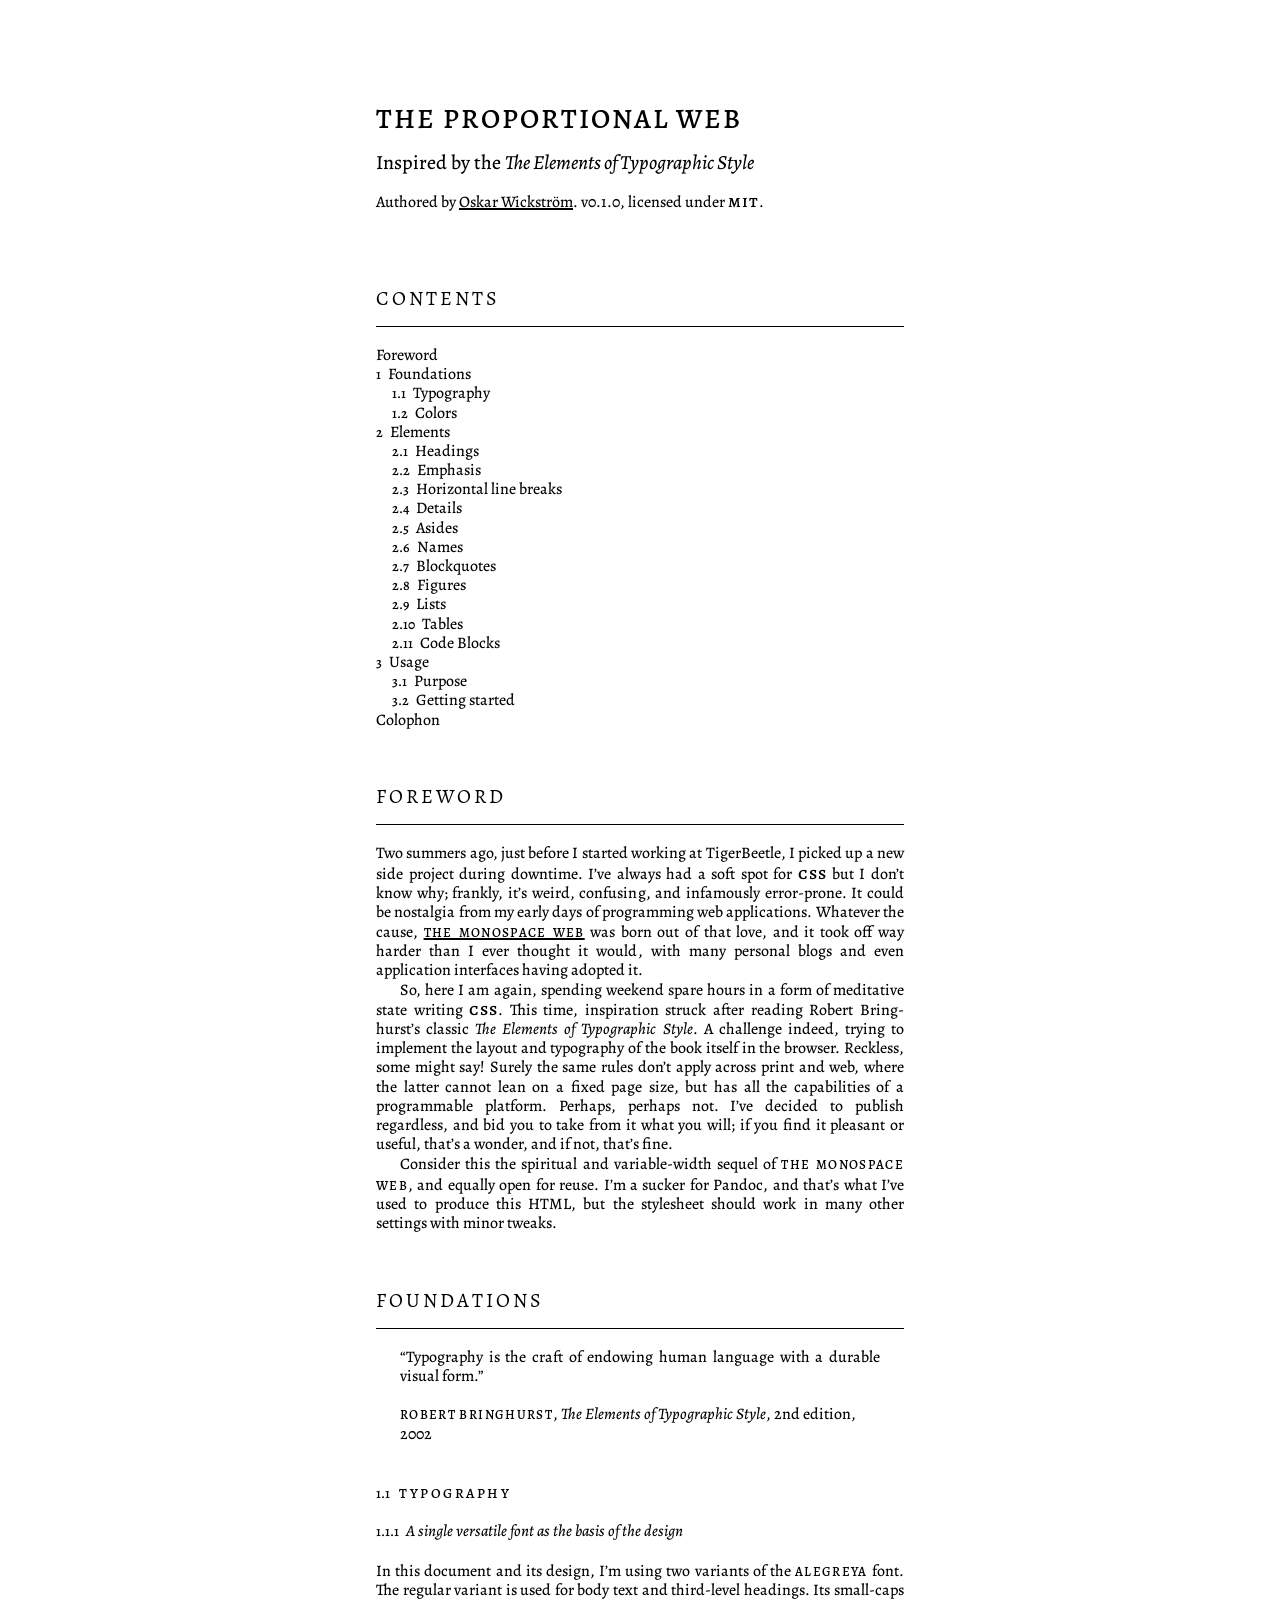
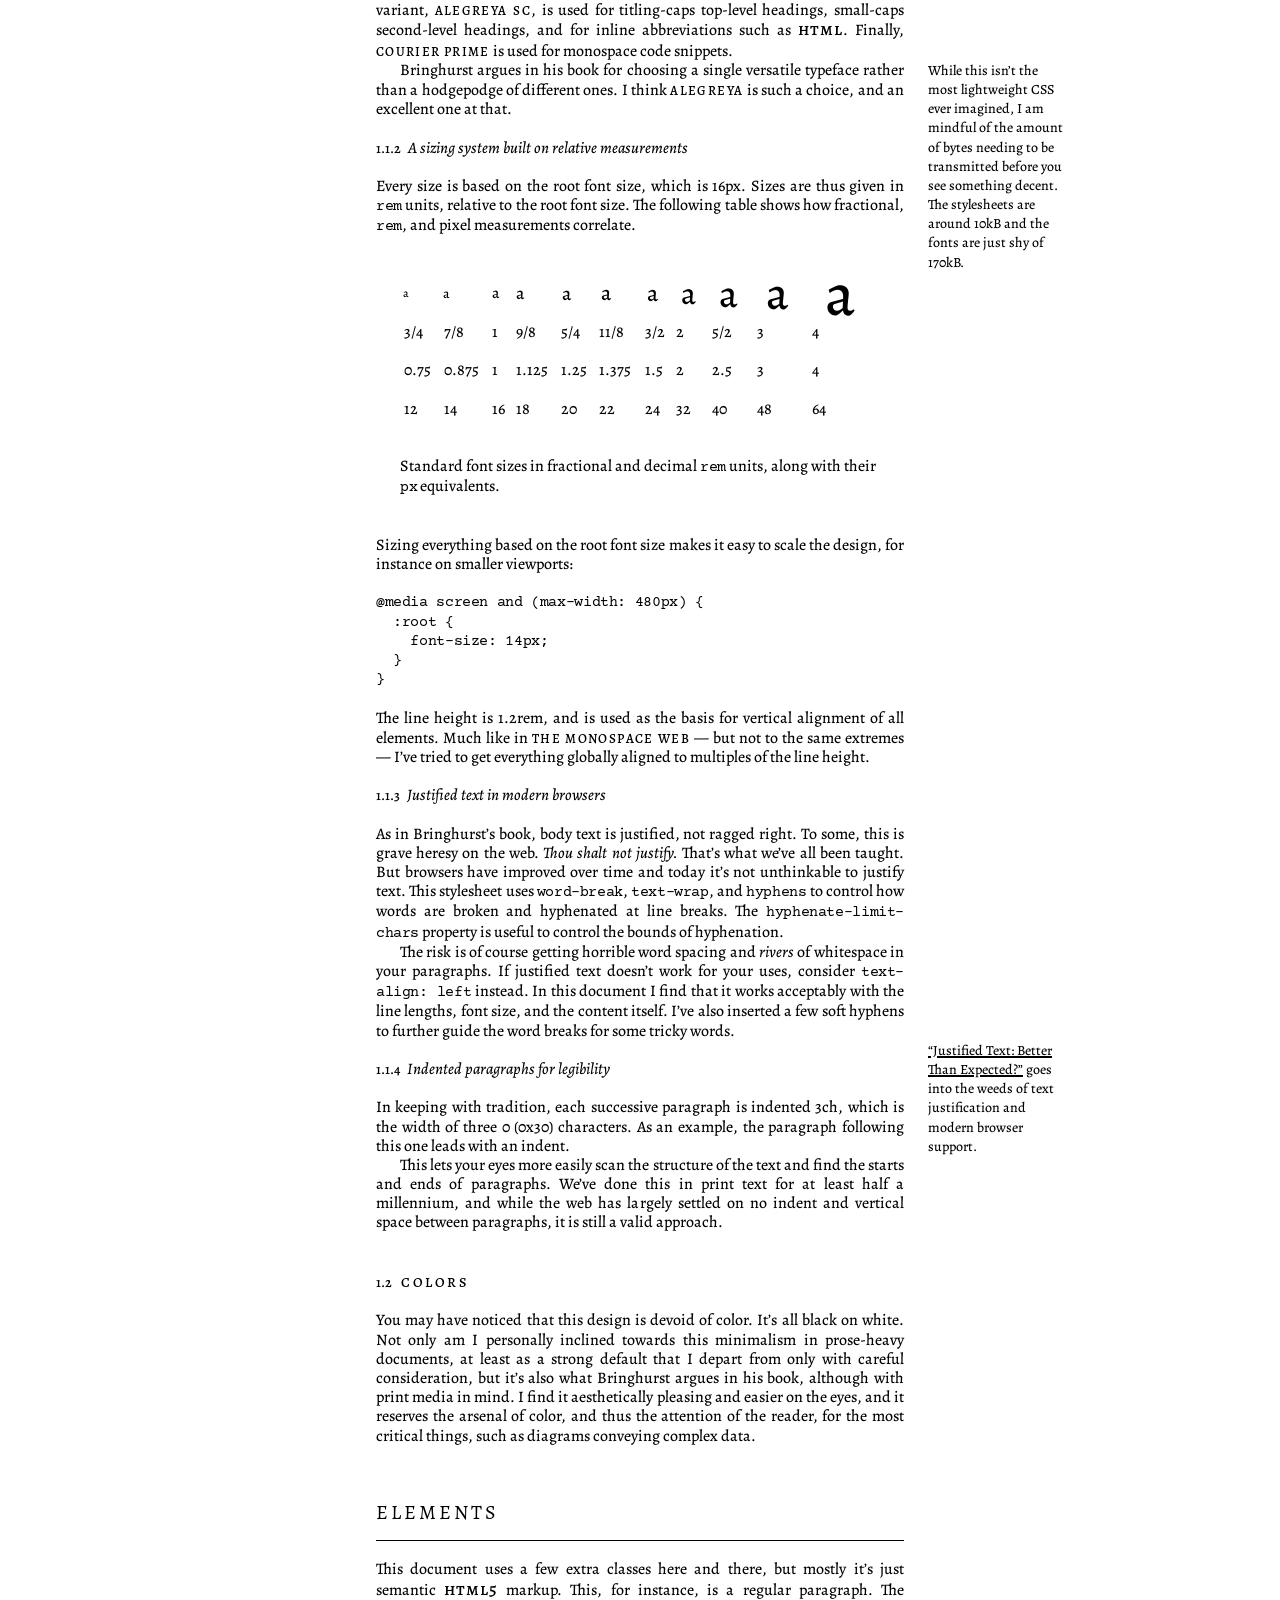
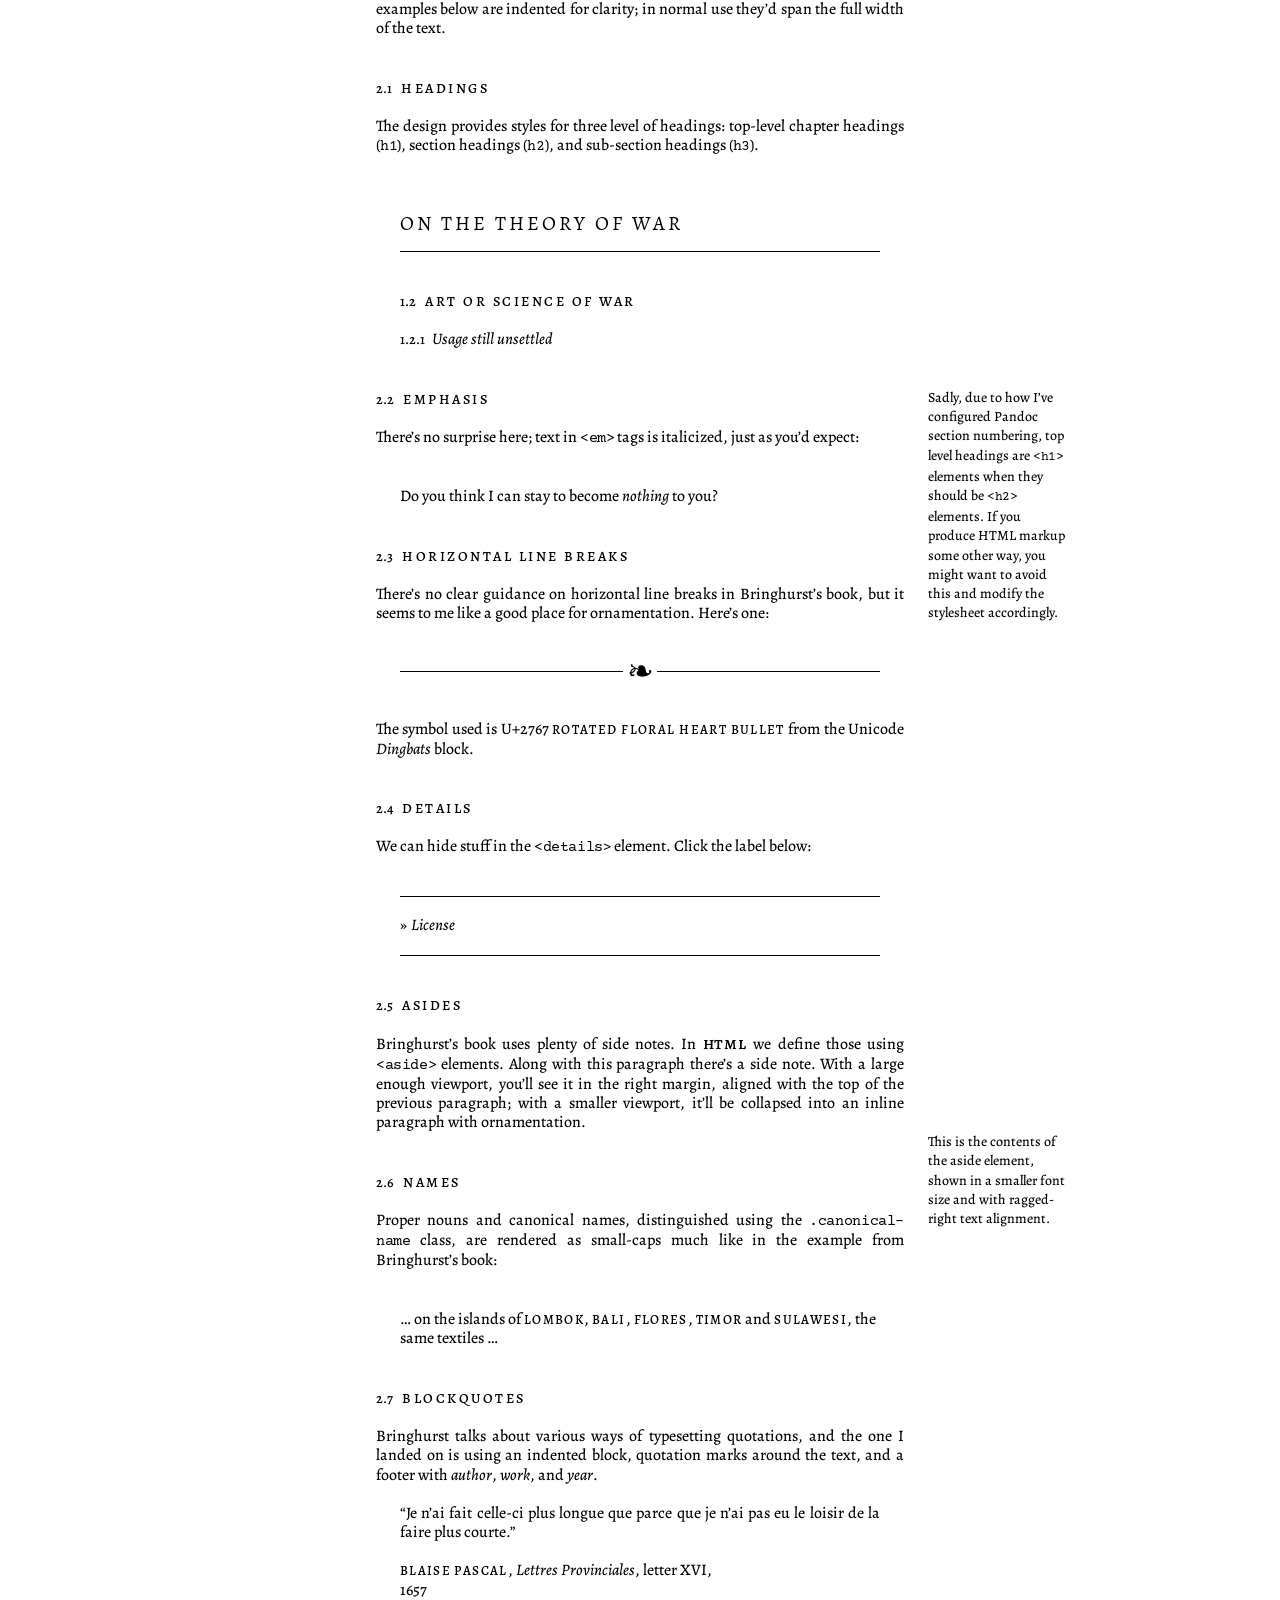
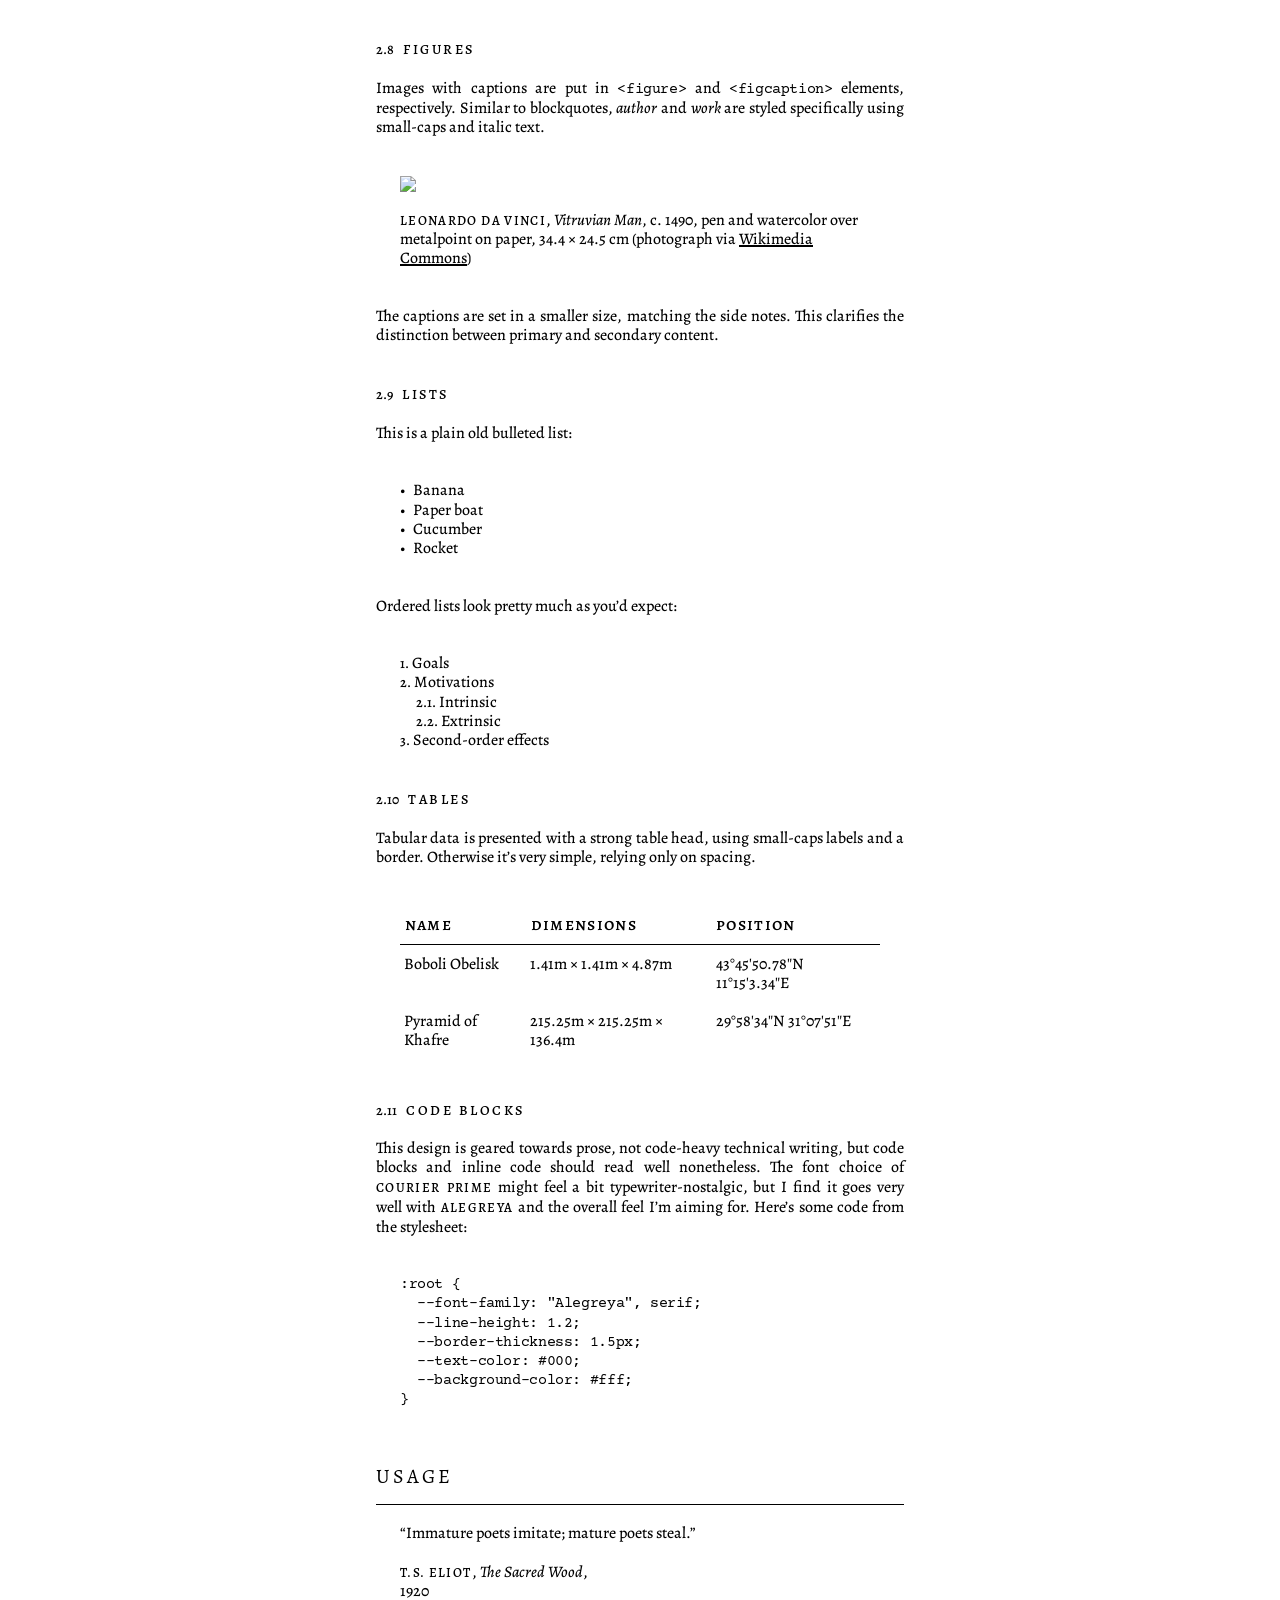
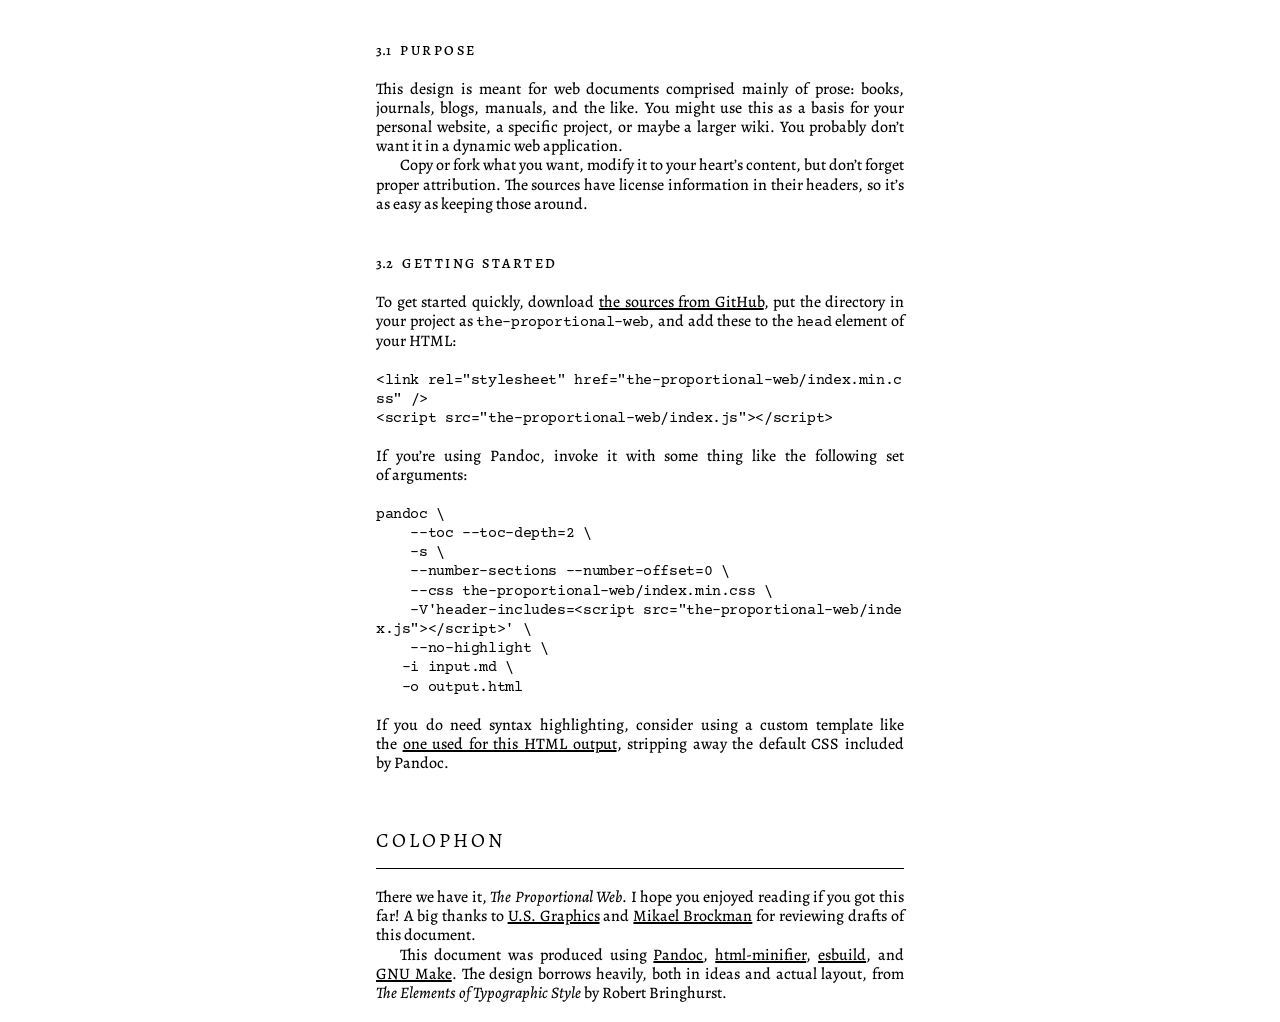
==== commit 6f914f25: "minified and non-minified css" ====
--- a/index.html
+++ b/index.html
@@ -1,4 +1,4 @@
-<!DOCTYPE html><html xmlns="http://www.w3.org/1999/xhtml" lang="en" xml:lang="en"><head><meta charset="utf-8"><meta name="generator" content="pandoc"><meta name="viewport" content="width=device-width,initial-scale=1,user-scalable=yes"><meta name="author" content="Oskar Wickström"><title>The Proportional Web</title><link rel="stylesheet" href="src/index.css"><link rel="stylesheet" href="src/demo/demo.css"><script src="index.js"></script></head><body><header><h1 class="title">The Proportional Web</h1><p class="subtitle">Inspired by the <em>The Elements of Typographic Style</em></p><p>Authored by <cite><a href="https://wickstrom.tech">Oskar Wickström</a></cite>. <span class="version">v0.1.0</span>, licensed under <a><abbr>MIT</abbr></a>.</p></header><nav id="TOC" role="doc-toc"><h2 id="toc-title">Contents</h2><ul class="incremental"><li><a href="#foreword" id="toc-foreword">Foreword</a></li><li><a href="#foundations" id="toc-foundations"><span class="toc-section-number">1</span> Foundations</a><ul class="incremental"><li><a href="#typography" id="toc-typography"><span class="toc-section-number">1.1</span> Typography</a></li><li><a href="#colors" id="toc-colors"><span class="toc-section-number">1.2</span> Colors</a></li></ul></li><li><a href="#elements" id="toc-elements"><span class="toc-section-number">2</span> Elements</a><ul class="incremental"><li><a href="#headings" id="toc-headings"><span class="toc-section-number">2.1</span> Headings</a></li><li><a href="#emphasis" id="toc-emphasis"><span class="toc-section-number">2.2</span> Emphasis</a></li><li><a href="#horizontal-line-breaks" id="toc-horizontal-line-breaks"><span class="toc-section-number">2.3</span> Horizontal line breaks</a></li><li><a href="#details" id="toc-details"><span class="toc-section-number">2.4</span> Details</a></li><li><a href="#asides" id="toc-asides"><span class="toc-section-number">2.5</span> Asides</a></li><li><a href="#names" id="toc-names"><span class="toc-section-number">2.6</span> Names</a></li><li><a href="#blockquotes" id="toc-blockquotes"><span class="toc-section-number">2.7</span> Blockquotes</a></li><li><a href="#figures" id="toc-figures"><span class="toc-section-number">2.8</span> Figures</a></li><li><a href="#lists" id="toc-lists"><span class="toc-section-number">2.9</span> Lists</a></li><li><a href="#tables" id="toc-tables"><span class="toc-section-number">2.10</span> Tables</a></li><li><a href="#code-blocks" id="toc-code-blocks"><span class="toc-section-number">2.11</span> Code Blocks</a></li></ul></li><li><a href="#usage" id="toc-usage"><span class="toc-section-number">3</span> Usage</a><ul class="incremental"><li><a href="#purpose" id="toc-purpose"><span class="toc-section-number">3.1</span> Purpose</a></li><li><a href="#getting-started" id="toc-getting-started"><span class="toc-section-number">3.2</span> Getting started</a></li></ul></li><li><a href="#colophon" id="toc-colophon">Colophon</a></li></ul></nav><h1 class="unnumbered" id="foreword">Foreword</h1><p>Two summers ago, just before I started working at TigerBeetle, I picked up a new side project during downtime. I’ve always had a soft spot for <abbr>CSS</abbr> but I don’t know why; frankly, it’s weird, confusing, and infamously error-prone. It could be nostalgia from my early days of programming web applications. Whatever the cause, <a href="https://owickstrom.github.io/the-monospace-web/" class="canonical-name">The Mono­space Web</a> was born out of that love, and it took off way harder than I ever thought it would, with many personal blogs and even application interfaces having adopted it.</p><p>So, here I am again, spending weekend spare hours in a form of meditative state writing <abbr>CSS</abbr>. This time, inspiration struck after reading Robert Bring­hurst’s classic <em>The Elements of Typographic Style</em>. A challenge indeed, trying to implement the layout and typography of the book itself in the browser. Reckless, some might say! Surely the same rules don’t apply across print and web, where the latter cannot lean on a fixed page size, but has all the capabilities of a programmable platform. Perhaps, perhaps not. I’ve decided to publish regardless, and bid you to take from it what you will; if you find it pleasant or useful, that’s a wonder, and if not, that’s fine.</p><p>Consider this the spiritual and variable-width sequel of <span class="canonical-name">The Mono­space Web</span>, and equally open for reuse. I’m a sucker for Pandoc, and that’s what I’ve used to produce this HTML, but the stylesheet should work in many other settings with minor tweaks.</p><h1 data-number="1" id="foundations"><span class="header-section-number">1</span> Foundations</h1><blockquote><p>Typography is the craft of endowing human language with a durable visual form.</p><footer><span class="author">Robert Bringhurst</span>, <cite>The Elements of Typographic Style</cite>, 2nd edition, <span class="year">2002</span></footer></blockquote><h2 data-number="1.1" id="typography"><span class="header-section-number">1.1</span> Typography</h2><h3 data-number="1.1.1" id="a-single-versatile-font-as-the-basis-of-the-design"><span class="header-section-number">1.1.1</span> A single versatile font as the basis of the design</h3><p>In this document and its design, I’m using two variants of the <span class="canonical-name">Alegreya</span> font. The regular variant is used for body text and third-level headings. Its small-caps variant, <span class="canonical-name">Alegreya SC</span>, is used for titling-caps top-level headings, small-caps second-level headings, and for inline abbreviations such as <abbr>HTML</abbr>. Finally, <span class="canonical-name">Courier Prime</span> is used for monospace code snippets.</p><aside>While this isn’t the most lightweight CSS ever imagined, I am mindful of the amount of bytes needing to be transmitted before you see something decent. The stylesheets are around 10kB and the fonts are just shy of 200kB.</aside><p>Bringhurst argues in his book for choosing a single versatile typeface rather than a hodgepodge of different ones. I think <span class="canonical-name">Alegreya</span> is such a choice, and an excellent one at that.</p><h3 data-number="1.1.2" id="a-sizing-system-built-on-relative-measurements"><span class="header-section-number">1.1.2</span> A sizing system built on relative measurements</h3><p>Every size is based on the root font size, which is 16px. Sizes are thus given in <code>rem</code> units, relative to the root font size. The following table shows how fractional, <code>rem</code>, and pixel measurements correlate.</p><figure><table id="font-sizes"><tr><td style="font-size: calc((3rem / 4));">a</td><td style="font-size: calc((7rem / 8));">a</td><td style="font-size: 1rem;">a</td><td style="font-size: calc((9rem / 8));">a</td><td style="font-size: calc((5rem / 4));">a</td><td style="font-size: calc((11rem / 8));">a</td><td style="font-size: calc((3rem / 2));">a</td><td style="font-size: 2rem;">a</td><td style="font-size: calc((5rem / 2));">a</td><td style="font-size: 3rem;">a</td><td style="font-size: 4rem;">a</td></tr><tr><td>3/4</td><td>7/8</td><td>1</td><td>9/8</td><td>5/4</td><td>11/8</td><td>3/2</td><td>2</td><td>5/2</td><td>3</td><td>4</td></tr><tr><td>0.75</td><td>0.875</td><td>1</td><td>1.125</td><td>1.25</td><td>1.375</td><td>1.5</td><td>2</td><td>2.5</td><td>3</td><td>4</td></tr><tr><td>12</td><td>14</td><td>16</td><td>18</td><td>20</td><td>22</td><td>24</td><td>32</td><td>40</td><td>48</td><td>64</td></tr></table><figcaption>Standard font sizes in fractional and decimal <code>rem</code> units, along with their <code>px</code> equivalents.</figcaption></figure><p>Sizing everything based on the root font size makes it easy to scale the design, for instance on smaller viewports:</p><div class="sourceCode" id="cb1"><pre class="sourceCode css"><code class="sourceCode css"><span id="cb1-1"><a href="#cb1-1" aria-hidden="true" tabindex="-1"></a><span class="im">@media</span> <span class="an">screen</span> <span class="kw">and</span> <span class="fu">(</span><span class="kw">max-width</span><span class="ch">:</span> <span class="dv">480</span><span class="dt">px</span><span class="fu">)</span> {</span>
+<!DOCTYPE html><html xmlns="http://www.w3.org/1999/xhtml" lang="en" xml:lang="en"><head><meta charset="utf-8"><meta name="generator" content="pandoc"><meta name="viewport" content="width=device-width,initial-scale=1,user-scalable=yes"><meta name="author" content="Oskar Wickström"><title>The Proportional Web</title><link rel="stylesheet" href="src/index.css"><link rel="stylesheet" href="src/demo/demo.css"><script src="index.js"></script></head><body><header><h1 class="title">The Proportional Web</h1><p class="subtitle">Inspired by the <em>The Elements of Typographic Style</em></p><p>Authored by <cite><a href="https://wickstrom.tech">Oskar Wickström</a></cite>. <span class="version">v0.1.0</span>, licensed under <a><abbr>MIT</abbr></a>.</p></header><nav id="TOC" role="doc-toc"><h2 id="toc-title">Contents</h2><ul class="incremental"><li><a href="#foreword" id="toc-foreword">Foreword</a></li><li><a href="#foundations" id="toc-foundations"><span class="toc-section-number">1</span> Foundations</a><ul class="incremental"><li><a href="#typography" id="toc-typography"><span class="toc-section-number">1.1</span> Typography</a></li><li><a href="#colors" id="toc-colors"><span class="toc-section-number">1.2</span> Colors</a></li></ul></li><li><a href="#elements" id="toc-elements"><span class="toc-section-number">2</span> Elements</a><ul class="incremental"><li><a href="#headings" id="toc-headings"><span class="toc-section-number">2.1</span> Headings</a></li><li><a href="#emphasis" id="toc-emphasis"><span class="toc-section-number">2.2</span> Emphasis</a></li><li><a href="#horizontal-line-breaks" id="toc-horizontal-line-breaks"><span class="toc-section-number">2.3</span> Horizontal line breaks</a></li><li><a href="#details" id="toc-details"><span class="toc-section-number">2.4</span> Details</a></li><li><a href="#asides" id="toc-asides"><span class="toc-section-number">2.5</span> Asides</a></li><li><a href="#names" id="toc-names"><span class="toc-section-number">2.6</span> Names</a></li><li><a href="#blockquotes" id="toc-blockquotes"><span class="toc-section-number">2.7</span> Blockquotes</a></li><li><a href="#figures" id="toc-figures"><span class="toc-section-number">2.8</span> Figures</a></li><li><a href="#lists" id="toc-lists"><span class="toc-section-number">2.9</span> Lists</a></li><li><a href="#tables" id="toc-tables"><span class="toc-section-number">2.10</span> Tables</a></li><li><a href="#code-blocks" id="toc-code-blocks"><span class="toc-section-number">2.11</span> Code Blocks</a></li></ul></li><li><a href="#usage" id="toc-usage"><span class="toc-section-number">3</span> Usage</a><ul class="incremental"><li><a href="#purpose" id="toc-purpose"><span class="toc-section-number">3.1</span> Purpose</a></li><li><a href="#getting-started" id="toc-getting-started"><span class="toc-section-number">3.2</span> Getting started</a></li></ul></li><li><a href="#colophon" id="toc-colophon">Colophon</a></li></ul></nav><h1 class="unnumbered" id="foreword">Foreword</h1><p>Two summers ago, just before I started working at TigerBeetle, I picked up a new side project during downtime. I’ve always had a soft spot for <abbr>CSS</abbr> but I don’t know why; frankly, it’s weird, confusing, and infamously error-prone. It could be nostalgia from my early days of programming web applications. Whatever the cause, <a href="https://owickstrom.github.io/the-monospace-web/" class="canonical-name">The Mono­space Web</a> was born out of that love, and it took off way harder than I ever thought it would, with many personal blogs and even application interfaces having adopted it.</p><p>So, here I am again, spending weekend spare hours in a form of meditative state writing <abbr>CSS</abbr>. This time, inspiration struck after reading Robert Bring­hurst’s classic <em>The Elements of Typographic Style</em>. A challenge indeed, trying to implement the layout and typography of the book itself in the browser. Reckless, some might say! Surely the same rules don’t apply across print and web, where the latter cannot lean on a fixed page size, but has all the capabilities of a programmable platform. Perhaps, perhaps not. I’ve decided to publish regardless, and bid you to take from it what you will; if you find it pleasant or useful, that’s a wonder, and if not, that’s fine.</p><p>Consider this the spiritual and variable-width sequel of <span class="canonical-name">The Mono­space Web</span>, and equally open for reuse. I’m a sucker for Pandoc, and that’s what I’ve used to produce this HTML, but the stylesheet should work in many other settings with minor tweaks.</p><h1 data-number="1" id="foundations"><span class="header-section-number">1</span> Foundations</h1><blockquote><p>Typography is the craft of endowing human language with a durable visual form.</p><footer><span class="author">Robert Bringhurst</span>, <cite>The Elements of Typographic Style</cite>, 2nd edition, <span class="year">2002</span></footer></blockquote><h2 data-number="1.1" id="typography"><span class="header-section-number">1.1</span> Typography</h2><h3 data-number="1.1.1" id="a-single-versatile-font-as-the-basis-of-the-design"><span class="header-section-number">1.1.1</span> A single versatile font as the basis of the design</h3><p>In this document and its design, I’m using two variants of the <span class="canonical-name">Alegreya</span> font. The regular variant is used for body text and third-level headings. Its small-caps variant, <span class="canonical-name">Alegreya SC</span>, is used for titling-caps top-level headings, small-caps second-level headings, and for inline abbreviations such as <abbr>HTML</abbr>. Finally, <span class="canonical-name">Courier Prime</span> is used for monospace code snippets.</p><aside>While this isn’t the most lightweight CSS ever imagined, I am mindful of the amount of bytes needing to be transmitted before you see something decent. The stylesheets are around 10kB and the fonts are just shy of 170kB.</aside><p>Bringhurst argues in his book for choosing a single versatile typeface rather than a hodgepodge of different ones. I think <span class="canonical-name">Alegreya</span> is such a choice, and an excellent one at that.</p><h3 data-number="1.1.2" id="a-sizing-system-built-on-relative-measurements"><span class="header-section-number">1.1.2</span> A sizing system built on relative measurements</h3><p>Every size is based on the root font size, which is 16px. Sizes are thus given in <code>rem</code> units, relative to the root font size. The following table shows how fractional, <code>rem</code>, and pixel measurements correlate.</p><figure><table id="font-sizes"><tr><td style="font-size: calc((3rem / 4));">a</td><td style="font-size: calc((7rem / 8));">a</td><td style="font-size: 1rem;">a</td><td style="font-size: calc((9rem / 8));">a</td><td style="font-size: calc((5rem / 4));">a</td><td style="font-size: calc((11rem / 8));">a</td><td style="font-size: calc((3rem / 2));">a</td><td style="font-size: 2rem;">a</td><td style="font-size: calc((5rem / 2));">a</td><td style="font-size: 3rem;">a</td><td style="font-size: 4rem;">a</td></tr><tr><td>3/4</td><td>7/8</td><td>1</td><td>9/8</td><td>5/4</td><td>11/8</td><td>3/2</td><td>2</td><td>5/2</td><td>3</td><td>4</td></tr><tr><td>0.75</td><td>0.875</td><td>1</td><td>1.125</td><td>1.25</td><td>1.375</td><td>1.5</td><td>2</td><td>2.5</td><td>3</td><td>4</td></tr><tr><td>12</td><td>14</td><td>16</td><td>18</td><td>20</td><td>22</td><td>24</td><td>32</td><td>40</td><td>48</td><td>64</td></tr></table><figcaption>Standard font sizes in fractional and decimal <code>rem</code> units, along with their <code>px</code> equivalents.</figcaption></figure><p>Sizing everything based on the root font size makes it easy to scale the design, for instance on smaller viewports:</p><div class="sourceCode" id="cb1"><pre class="sourceCode css"><code class="sourceCode css"><span id="cb1-1"><a href="#cb1-1" aria-hidden="true" tabindex="-1"></a><span class="im">@media</span> <span class="an">screen</span> <span class="kw">and</span> <span class="fu">(</span><span class="kw">max-width</span><span class="ch">:</span> <span class="dv">480</span><span class="dt">px</span><span class="fu">)</span> {</span>
 <span id="cb1-2"><a href="#cb1-2" aria-hidden="true" tabindex="-1"></a>  <span class="in">:root</span> {</span>
 <span id="cb1-3"><a href="#cb1-3" aria-hidden="true" tabindex="-1"></a>    <span class="kw">font-size</span><span class="ch">:</span> <span class="dv">14</span><span class="dt">px</span><span class="op">;</span></span>
 <span id="cb1-4"><a href="#cb1-4" aria-hidden="true" tabindex="-1"></a>  }</span>
@@ -8,13 +8,13 @@
 <span id="cb2-4"><a href="#cb2-4" aria-hidden="true" tabindex="-1"></a>  <span class="va">--border-thickness</span><span class="ch">:</span> <span class="dv">1.5</span><span class="dt">px</span><span class="op">;</span></span>
 <span id="cb2-5"><a href="#cb2-5" aria-hidden="true" tabindex="-1"></a>  <span class="va">--text-color</span><span class="ch">:</span> <span class="cn">#000</span><span class="op">;</span></span>
 <span id="cb2-6"><a href="#cb2-6" aria-hidden="true" tabindex="-1"></a>  <span class="va">--background-color</span><span class="ch">:</span> <span class="cn">#fff</span><span class="op">;</span></span>
-<span id="cb2-7"><a href="#cb2-7" aria-hidden="true" tabindex="-1"></a>}</span></code></pre></div></figure><h1 data-number="3" id="usage"><span class="header-section-number">3</span> Usage</h1><blockquote><p>Immature poets imitate; mature poets steal.</p><footer><span class="author">T.S. Eliot</span>, <cite>The Sacred Wood</cite>, <span class="year">1920</span></footer></blockquote><h2 data-number="3.1" id="purpose"><span class="header-section-number">3.1</span> Purpose</h2><p>This design is meant for web documents comprised mainly of prose: books, journals, blogs, manuals, and the like. You might use this as a basis for your personal website, a specific project, or maybe a larger wiki. You probably don’t want it in a dynamic web application.</p><p>Copy or fork what you want, modify it to your heart’s content, but don’t forget proper attribution. The sources have license information in their headers, so it’s as easy as keeping those around.</p><h2 data-number="3.2" id="getting-started"><span class="header-section-number">3.2</span> Getting started</h2><p>To get started quickly, download <a href="https://github.com/owickstrom/the-proportional-web">the sources from GitHub</a>, put the directory in your project as <code>the-proportional-web</code>, and add these to the <code>head</code> element of your HTML:</p><div class="sourceCode" id="cb3"><pre class="sourceCode html"><code class="sourceCode html"><span id="cb3-1"><a href="#cb3-1" aria-hidden="true" tabindex="-1"></a><span class="dt">&lt;</span><span class="kw">link</span><span class="ot"> rel</span><span class="op">=</span><span class="st">&quot;stylesheet&quot;</span><span class="ot"> href</span><span class="op">=</span><span class="st">&quot;the-proportional-web/index.css&quot;</span><span class="ot"> </span><span class="dt">/&gt;</span></span>
+<span id="cb2-7"><a href="#cb2-7" aria-hidden="true" tabindex="-1"></a>}</span></code></pre></div></figure><h1 data-number="3" id="usage"><span class="header-section-number">3</span> Usage</h1><blockquote><p>Immature poets imitate; mature poets steal.</p><footer><span class="author">T.S. Eliot</span>, <cite>The Sacred Wood</cite>, <span class="year">1920</span></footer></blockquote><h2 data-number="3.1" id="purpose"><span class="header-section-number">3.1</span> Purpose</h2><p>This design is meant for web documents comprised mainly of prose: books, journals, blogs, manuals, and the like. You might use this as a basis for your personal website, a specific project, or maybe a larger wiki. You probably don’t want it in a dynamic web application.</p><p>Copy or fork what you want, modify it to your heart’s content, but don’t forget proper attribution. The sources have license information in their headers, so it’s as easy as keeping those around.</p><h2 data-number="3.2" id="getting-started"><span class="header-section-number">3.2</span> Getting started</h2><p>To get started quickly, download <a href="https://github.com/owickstrom/the-proportional-web">the sources from GitHub</a>, put the directory in your project as <code>the-proportional-web</code>, and add these to the <code>head</code> element of your HTML:</p><div class="sourceCode" id="cb3"><pre class="sourceCode html"><code class="sourceCode html"><span id="cb3-1"><a href="#cb3-1" aria-hidden="true" tabindex="-1"></a><span class="dt">&lt;</span><span class="kw">link</span><span class="ot"> rel</span><span class="op">=</span><span class="st">&quot;stylesheet&quot;</span><span class="ot"> href</span><span class="op">=</span><span class="st">&quot;the-proportional-web/index.min.css&quot;</span><span class="ot"> </span><span class="dt">/&gt;</span></span>
 <span id="cb3-2"><a href="#cb3-2" aria-hidden="true" tabindex="-1"></a><span class="dt">&lt;</span><span class="kw">script</span><span class="ot"> src</span><span class="op">=</span><span class="st">&quot;the-proportional-web/index.js&quot;</span><span class="dt">&gt;&lt;/</span><span class="kw">script</span><span class="dt">&gt;</span></span></code></pre></div><p>If you’re using Pandoc, invoke it with some thing like the following set of arguments:</p><div class="sourceCode" id="cb4"><pre class="sourceCode bash"><code class="sourceCode bash"><span id="cb4-1"><a href="#cb4-1" aria-hidden="true" tabindex="-1"></a><span class="ex">pandoc</span> <span class="dt">\</span></span>
 <span id="cb4-2"><a href="#cb4-2" aria-hidden="true" tabindex="-1"></a>    <span class="at">--toc</span> <span class="at">--toc-depth</span><span class="op">=</span>2 <span class="dt">\</span></span>
 <span id="cb4-3"><a href="#cb4-3" aria-hidden="true" tabindex="-1"></a>    <span class="at">-s</span> <span class="dt">\</span></span>
 <span id="cb4-4"><a href="#cb4-4" aria-hidden="true" tabindex="-1"></a>    <span class="at">--number-sections</span> <span class="at">--number-offset</span><span class="op">=</span>0 <span class="dt">\</span></span>
-<span id="cb4-5"><a href="#cb4-5" aria-hidden="true" tabindex="-1"></a>    <span class="at">--css</span> the-proportional-web/index.css <span class="dt">\</span></span>
+<span id="cb4-5"><a href="#cb4-5" aria-hidden="true" tabindex="-1"></a>    <span class="at">--css</span> the-proportional-web/index.min.css <span class="dt">\</span></span>
 <span id="cb4-6"><a href="#cb4-6" aria-hidden="true" tabindex="-1"></a>    <span class="at">-V</span><span class="st">&#39;header-includes=&lt;script src=&quot;the-proportional-web/index.js&quot;&gt;&lt;/script&gt;&#39;</span> <span class="dt">\</span></span>
 <span id="cb4-7"><a href="#cb4-7" aria-hidden="true" tabindex="-1"></a>    <span class="at">--no-highlight</span> <span class="dt">\</span></span>
 <span id="cb4-8"><a href="#cb4-8" aria-hidden="true" tabindex="-1"></a>   <span class="at">-i</span> input.md <span class="dt">\</span></span>
-<span id="cb4-9"><a href="#cb4-9" aria-hidden="true" tabindex="-1"></a>   <span class="at">-o</span> output.html</span></code></pre></div><p>If you do need syntax highlighting, consider using a custom template like the <a href="https://github.com/owickstrom/the-proportional-web/blob/main/src/demo/template.html">one used for this HTML output</a>, stripping away the default CSS included by Pandoc.</p><h1 class="unnumbered" id="colophon">Colophon</h1><p>There we have it, <em>The Proportional Web</em>. I hope you enjoyed reading if you got this far! A big thanks to <a href="https://x.com/usgraphics">U.S. Graphics</a> and <a href="https://x.com/meekaale">Mikael Brockman</a> for reviewing drafts of this document.</p></body></html>+<span id="cb4-9"><a href="#cb4-9" aria-hidden="true" tabindex="-1"></a>   <span class="at">-o</span> output.html</span></code></pre></div><p>If you do need syntax highlighting, consider using a custom template like the <a href="https://github.com/owickstrom/the-proportional-web/blob/main/src/demo/template.html">one used for this HTML output</a>, stripping away the default CSS included by Pandoc.</p><h1 class="unnumbered" id="colophon">Colophon</h1><p>There we have it, <em>The Proportional Web</em>. I hope you enjoyed reading if you got this far! A big thanks to <a href="https://x.com/usgraphics">U.S. Graphics</a> and <a href="https://x.com/meekaale">Mikael Brockman</a> for reviewing drafts of this document.</p><p>This document was produced using <a href="https://hackage.haskell.org/package/pandoc-cli">Pandoc</a>, <a href="https://github.com/kangax/html-minifier">html-minifier</a>, <a href="https://esbuild.github.io/">esbuild</a>, and <a href="https://www.gnu.org/software/make/">GNU Make</a>. The design borrows heavily, both in ideas and actual layout, from <em>The Elements of Typographic Style</em> by Robert Bringhurst.</p></body></html>
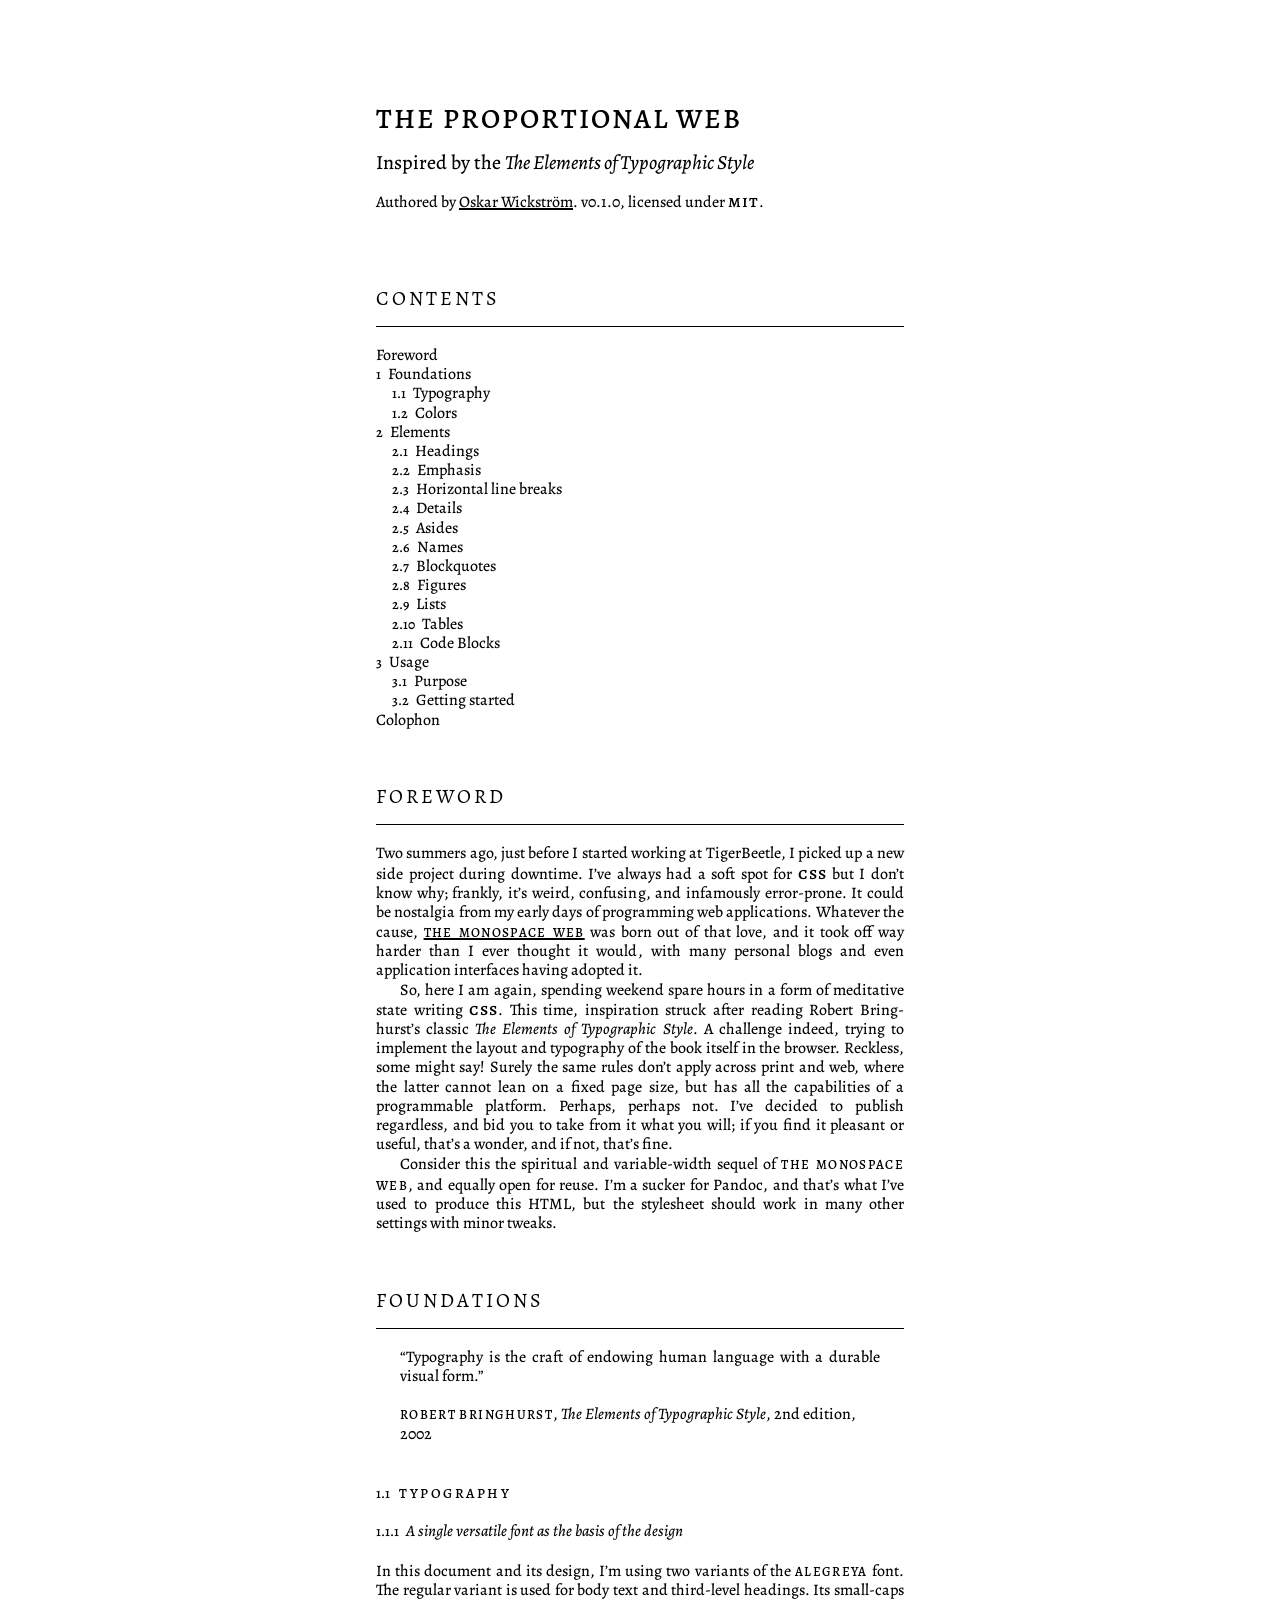
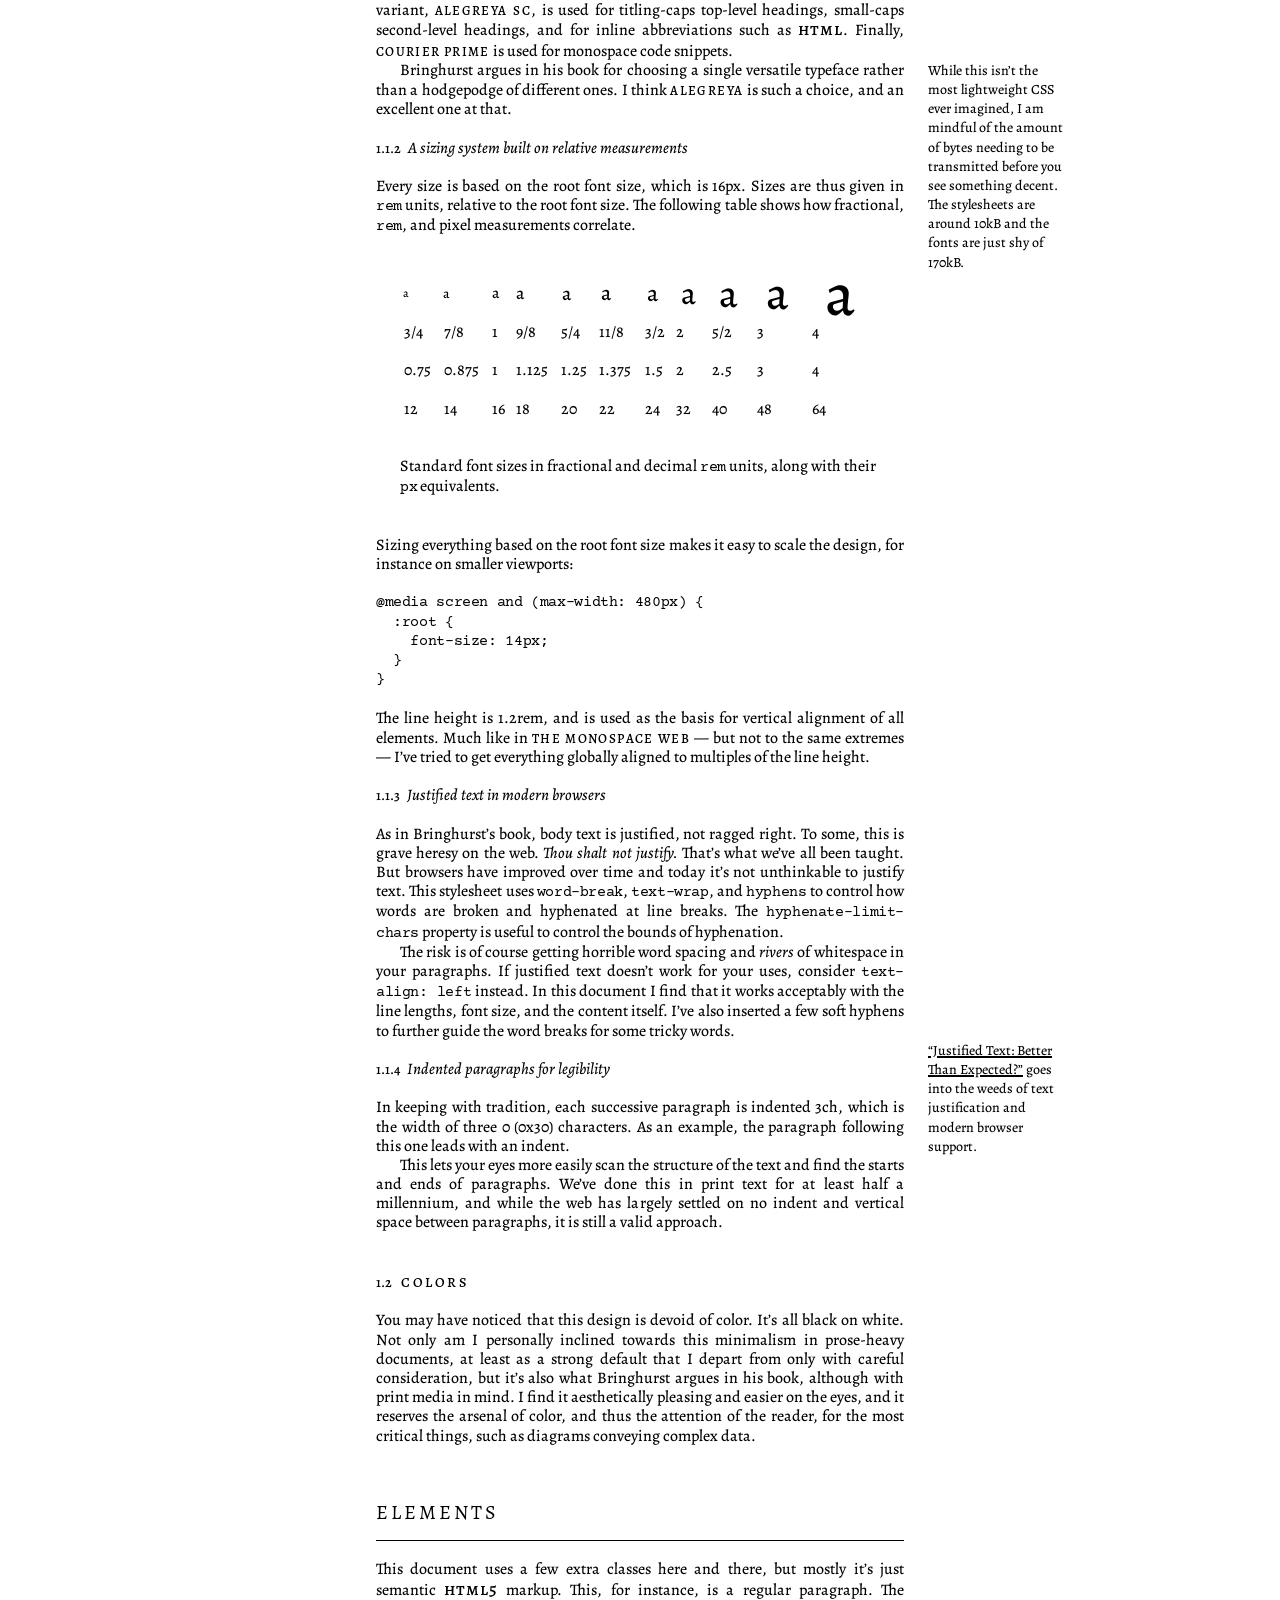
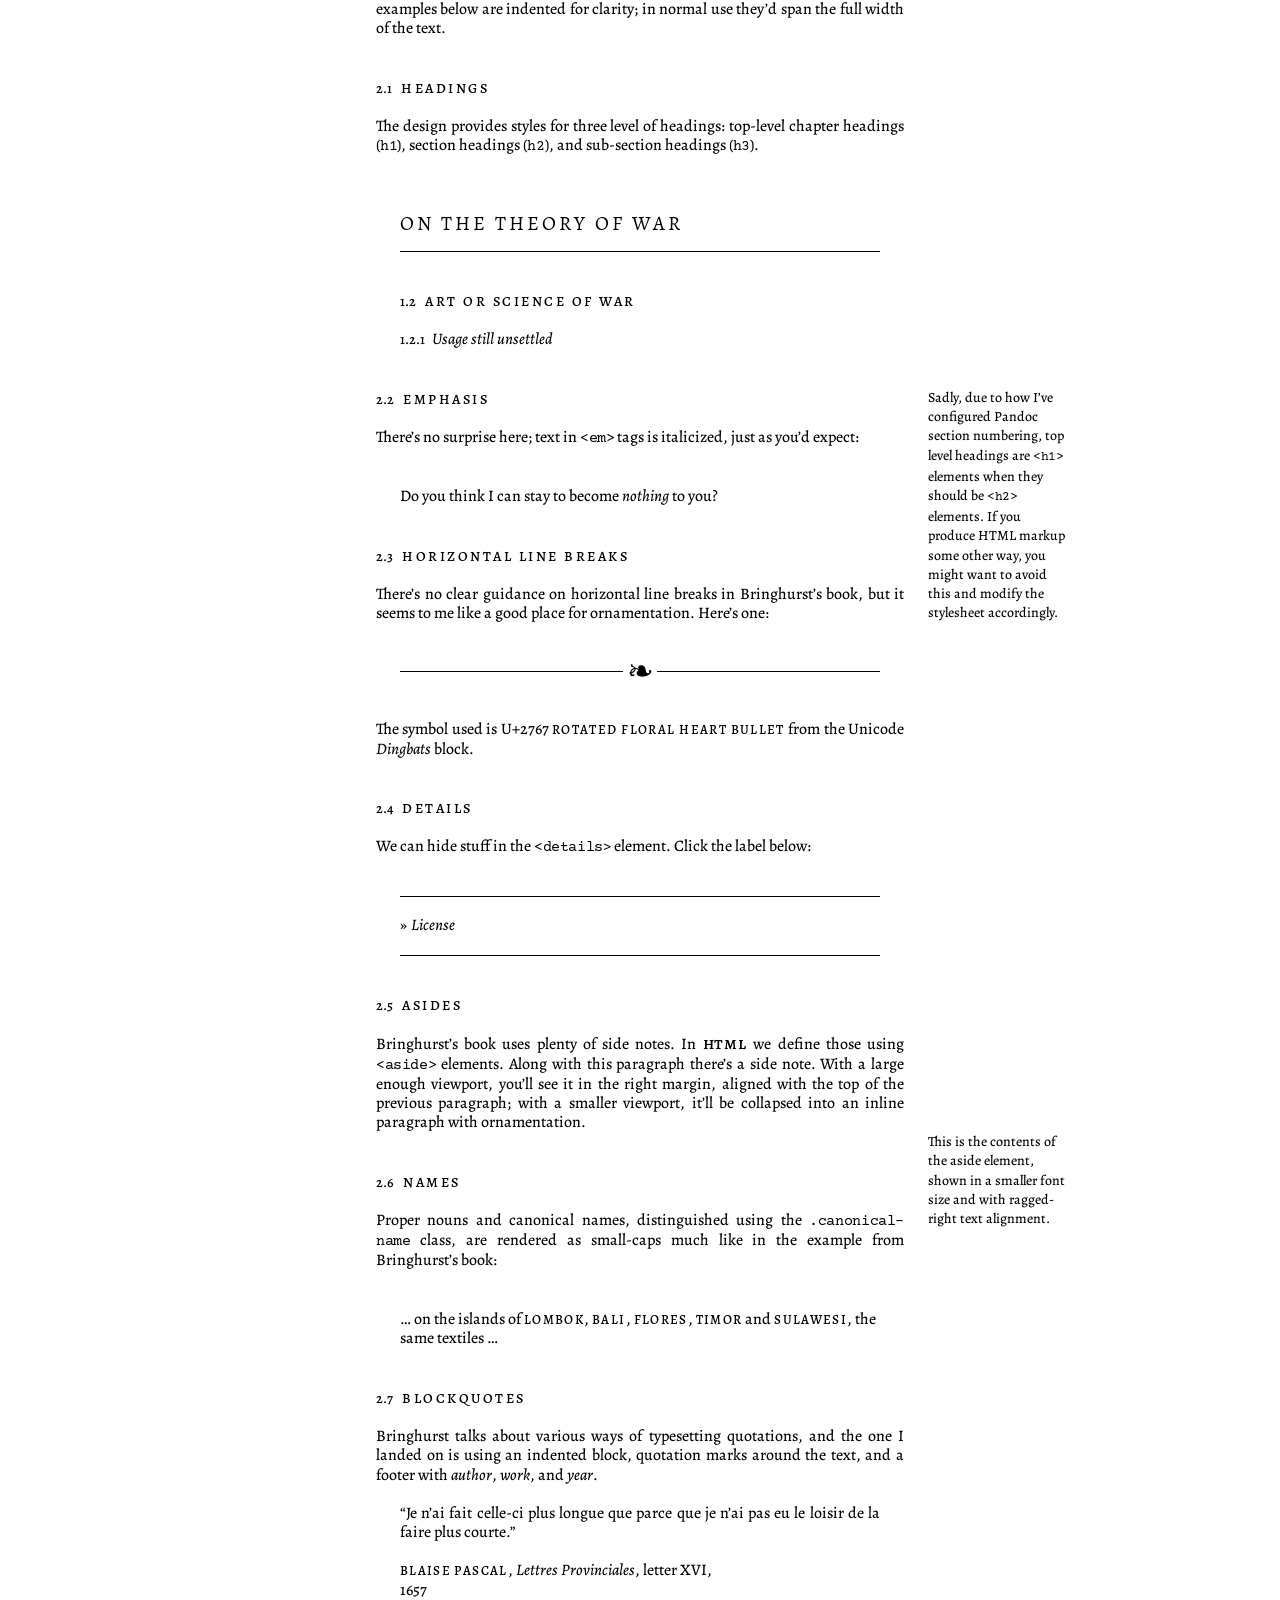
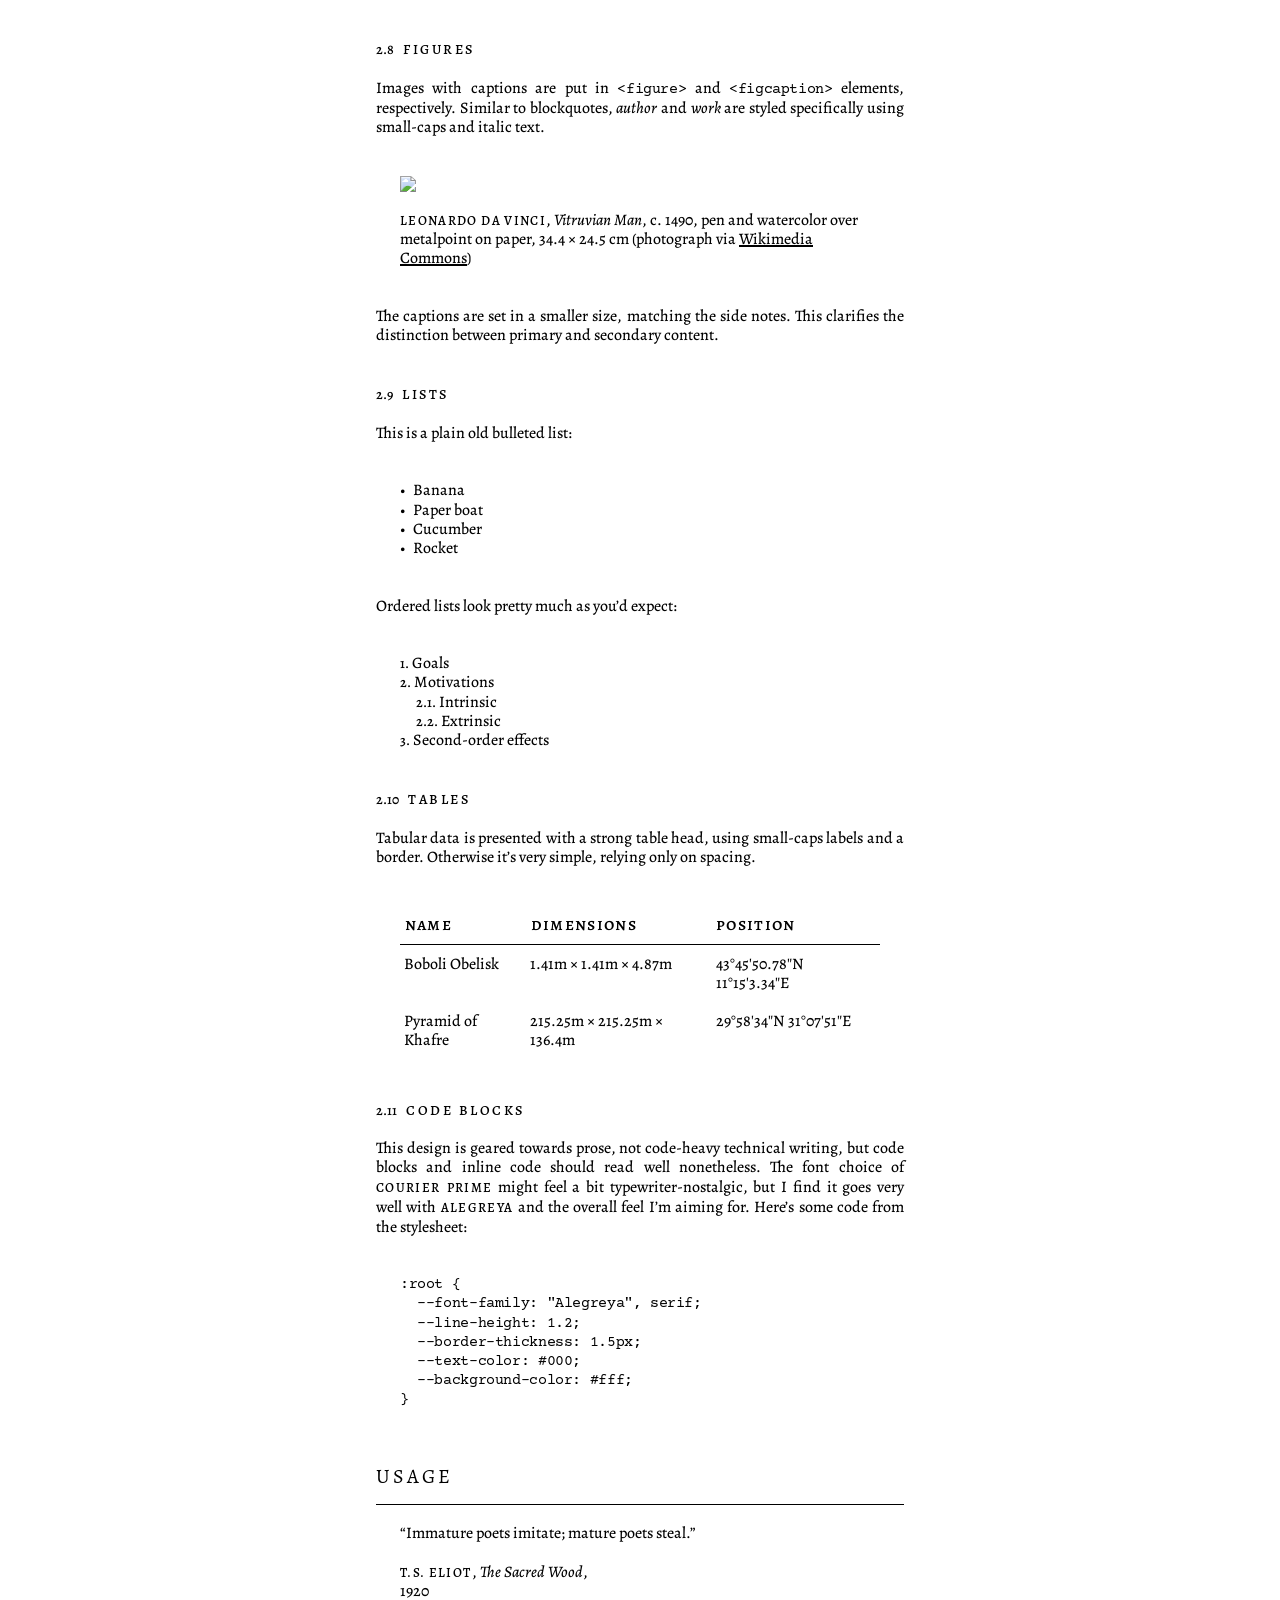
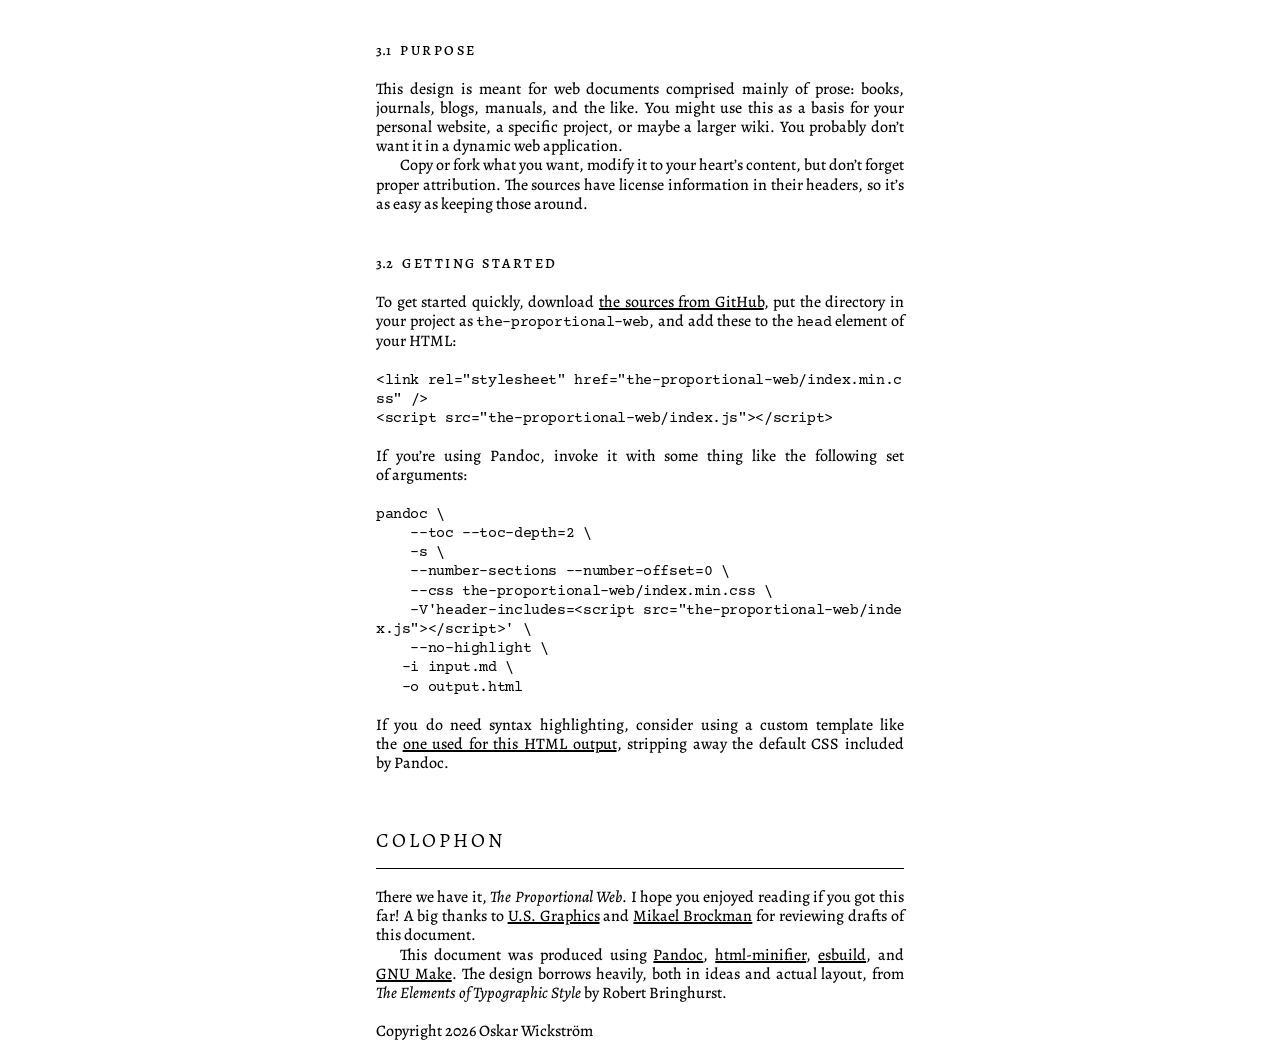
==== commit 88e5b376: "copyright" ====
--- a/index.html
+++ b/index.html
@@ -17,4 +17,4 @@
 <span id="cb4-6"><a href="#cb4-6" aria-hidden="true" tabindex="-1"></a>    <span class="at">-V</span><span class="st">&#39;header-includes=&lt;script src=&quot;the-proportional-web/index.js&quot;&gt;&lt;/script&gt;&#39;</span> <span class="dt">\</span></span>
 <span id="cb4-7"><a href="#cb4-7" aria-hidden="true" tabindex="-1"></a>    <span class="at">--no-highlight</span> <span class="dt">\</span></span>
 <span id="cb4-8"><a href="#cb4-8" aria-hidden="true" tabindex="-1"></a>   <span class="at">-i</span> input.md <span class="dt">\</span></span>
-<span id="cb4-9"><a href="#cb4-9" aria-hidden="true" tabindex="-1"></a>   <span class="at">-o</span> output.html</span></code></pre></div><p>If you do need syntax highlighting, consider using a custom template like the <a href="https://github.com/owickstrom/the-proportional-web/blob/main/src/demo/template.html">one used for this HTML output</a>, stripping away the default CSS included by Pandoc.</p><h1 class="unnumbered" id="colophon">Colophon</h1><p>There we have it, <em>The Proportional Web</em>. I hope you enjoyed reading if you got this far! A big thanks to <a href="https://x.com/usgraphics">U.S. Graphics</a> and <a href="https://x.com/meekaale">Mikael Brockman</a> for reviewing drafts of this document.</p><p>This document was produced using <a href="https://hackage.haskell.org/package/pandoc-cli">Pandoc</a>, <a href="https://github.com/kangax/html-minifier">html-minifier</a>, <a href="https://esbuild.github.io/">esbuild</a>, and <a href="https://www.gnu.org/software/make/">GNU Make</a>. The design borrows heavily, both in ideas and actual layout, from <em>The Elements of Typographic Style</em> by Robert Bringhurst.</p></body></html>+<span id="cb4-9"><a href="#cb4-9" aria-hidden="true" tabindex="-1"></a>   <span class="at">-o</span> output.html</span></code></pre></div><p>If you do need syntax highlighting, consider using a custom template like the <a href="https://github.com/owickstrom/the-proportional-web/blob/main/src/demo/template.html">one used for this HTML output</a>, stripping away the default CSS included by Pandoc.</p><h1 class="unnumbered" id="colophon">Colophon</h1><p>There we have it, <em>The Proportional Web</em>. I hope you enjoyed reading if you got this far! A big thanks to <a href="https://x.com/usgraphics">U.S. Graphics</a> and <a href="https://x.com/meekaale">Mikael Brockman</a> for reviewing drafts of this document.</p><p>This document was produced using <a href="https://hackage.haskell.org/package/pandoc-cli">Pandoc</a>, <a href="https://github.com/kangax/html-minifier">html-minifier</a>, <a href="https://esbuild.github.io/">esbuild</a>, and <a href="https://www.gnu.org/software/make/">GNU Make</a>. The design borrows heavily, both in ideas and actual layout, from <em>The Elements of Typographic Style</em> by Robert Bringhurst.</p><footer>Copyright 2026 Oskar Wickström</footer></body></html>
--- a/src/index.css
+++ b/src/index.css
@@ -294,6 +294,7 @@
 }
 header p {
   text-indent: 0;
+  text-align: left;
 }
 
 p {
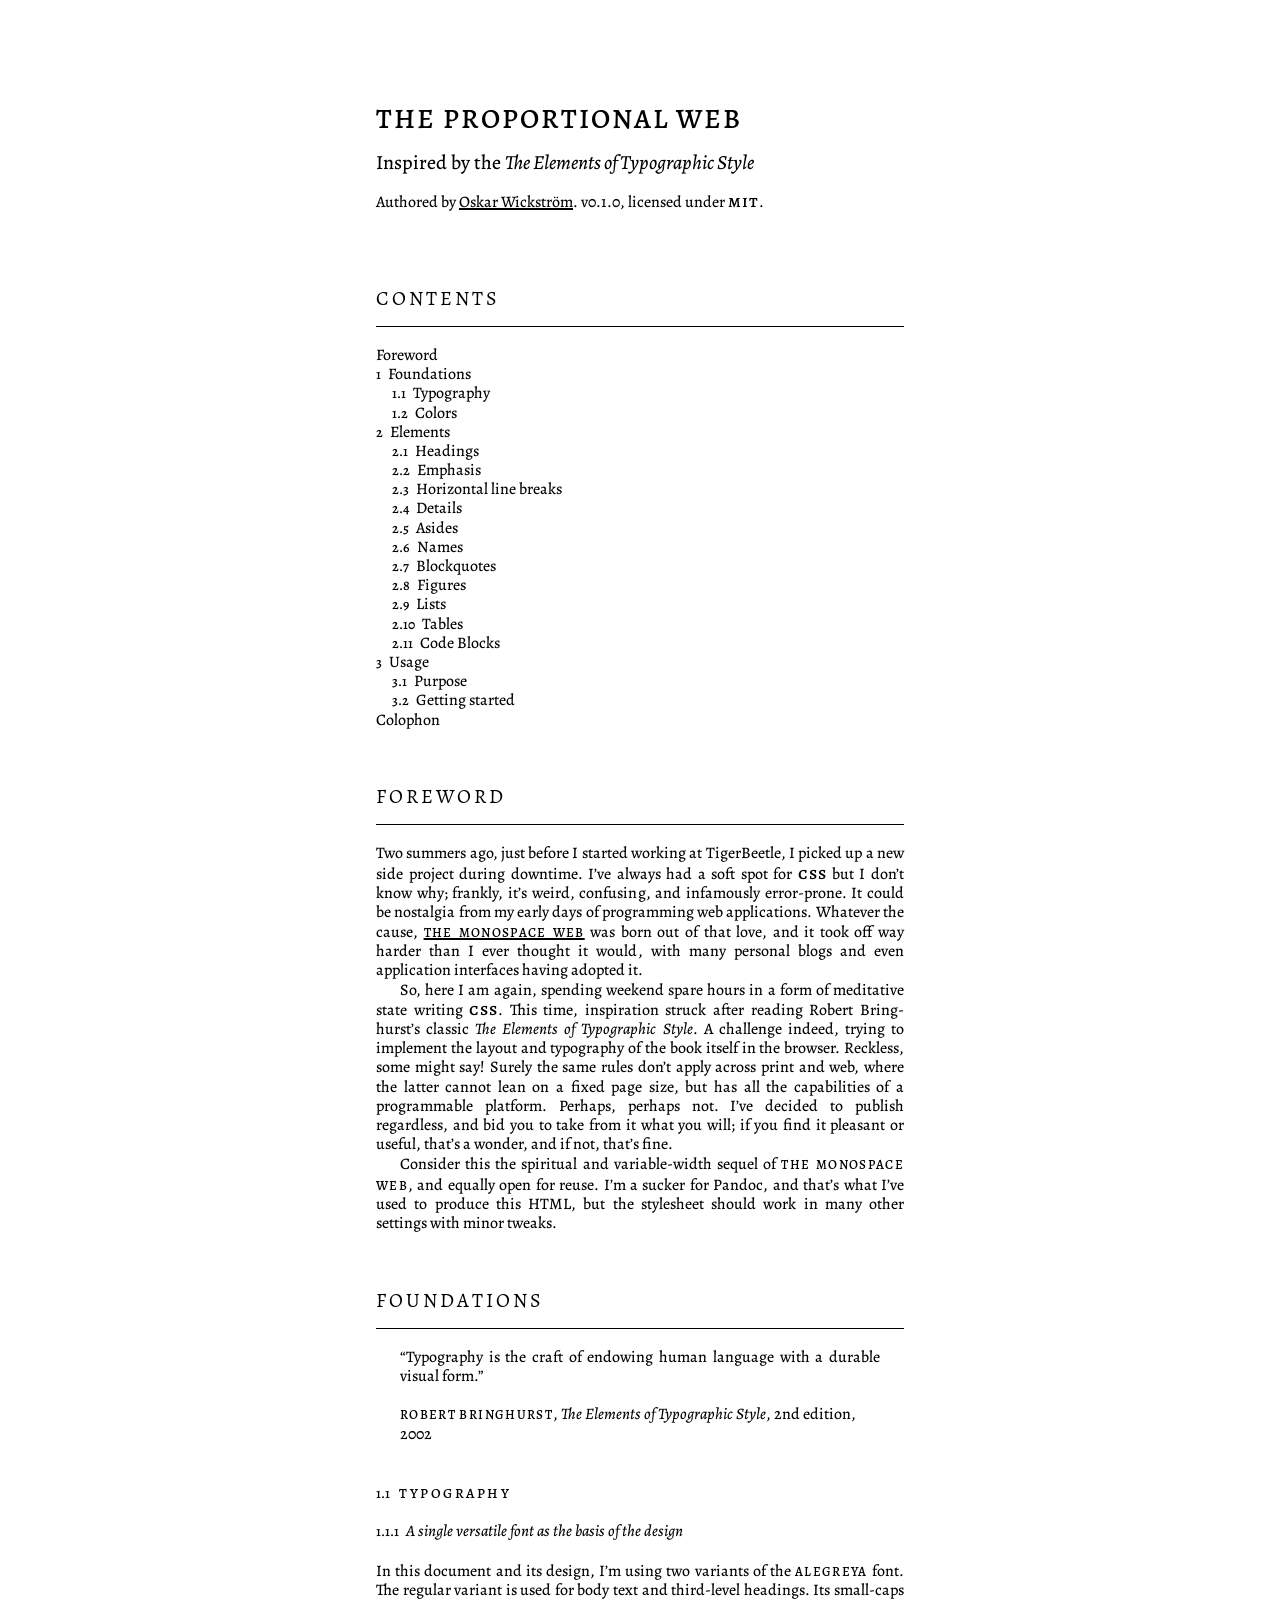
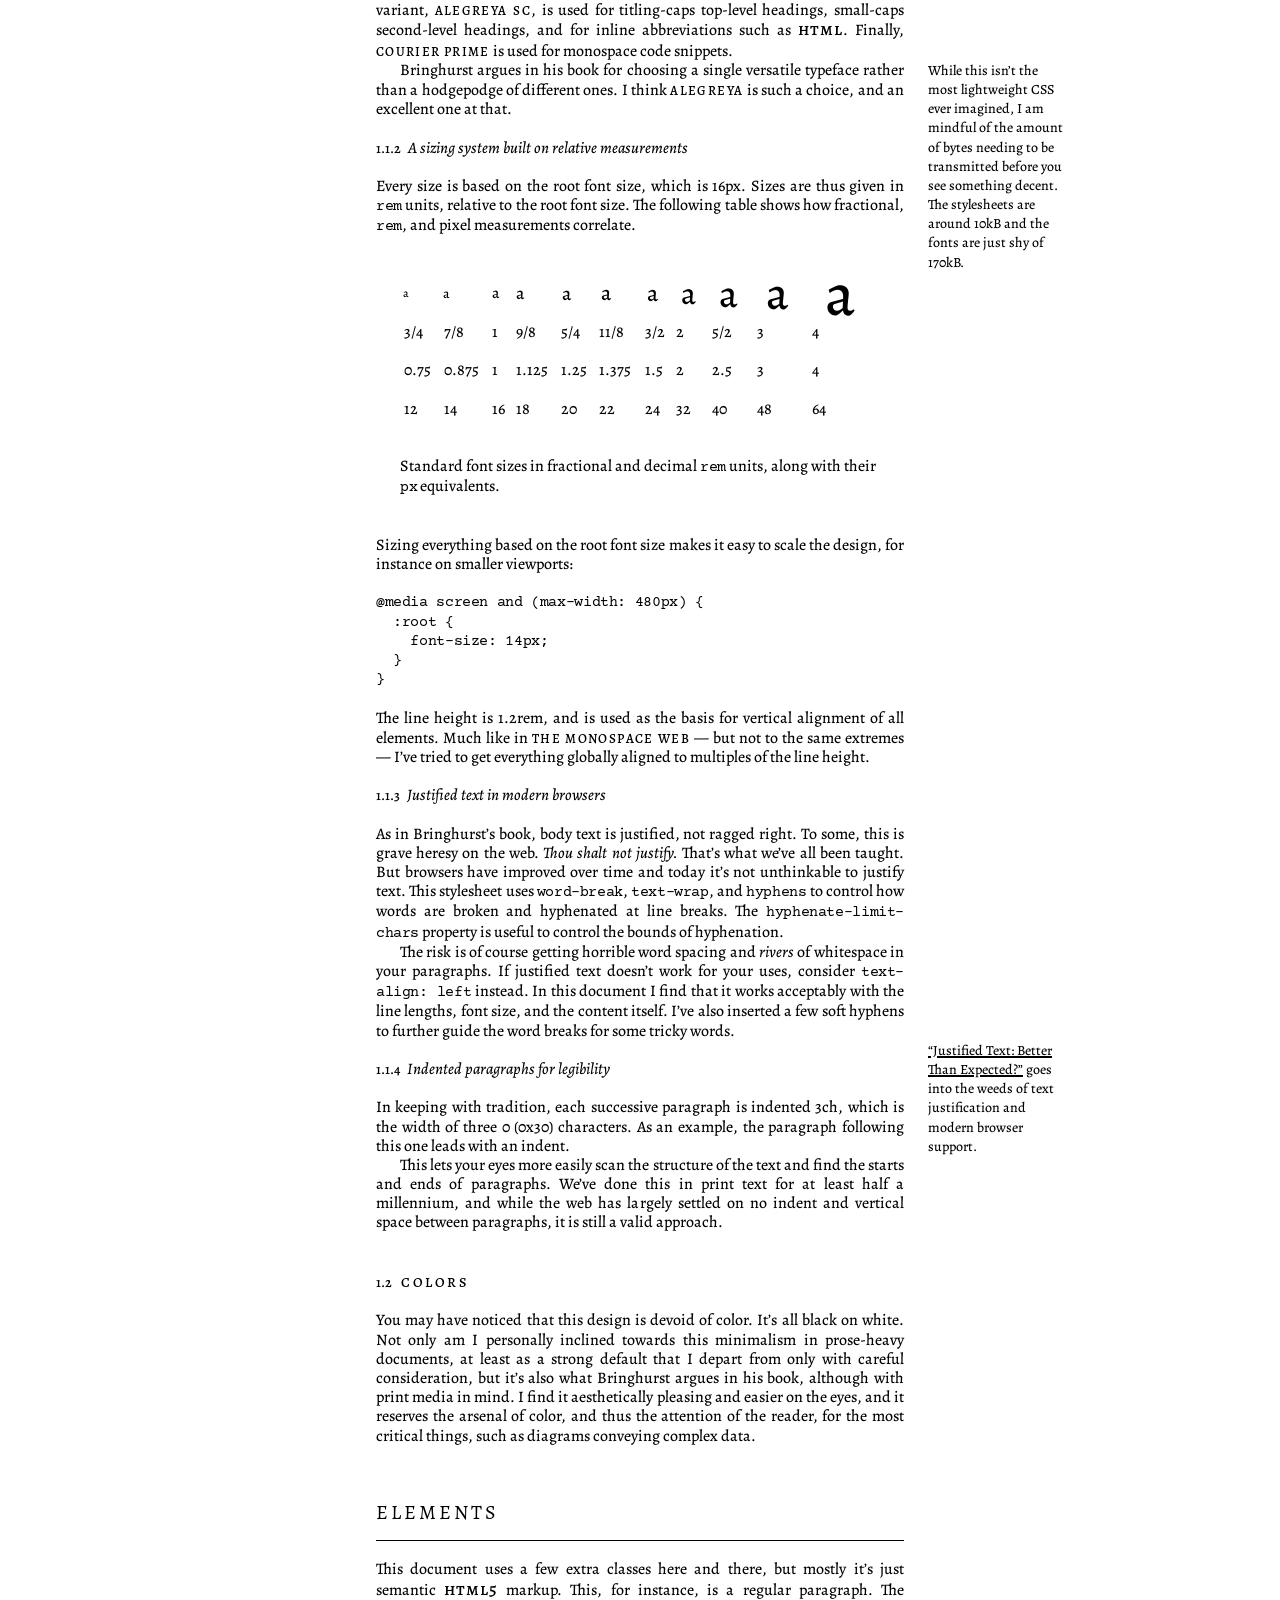
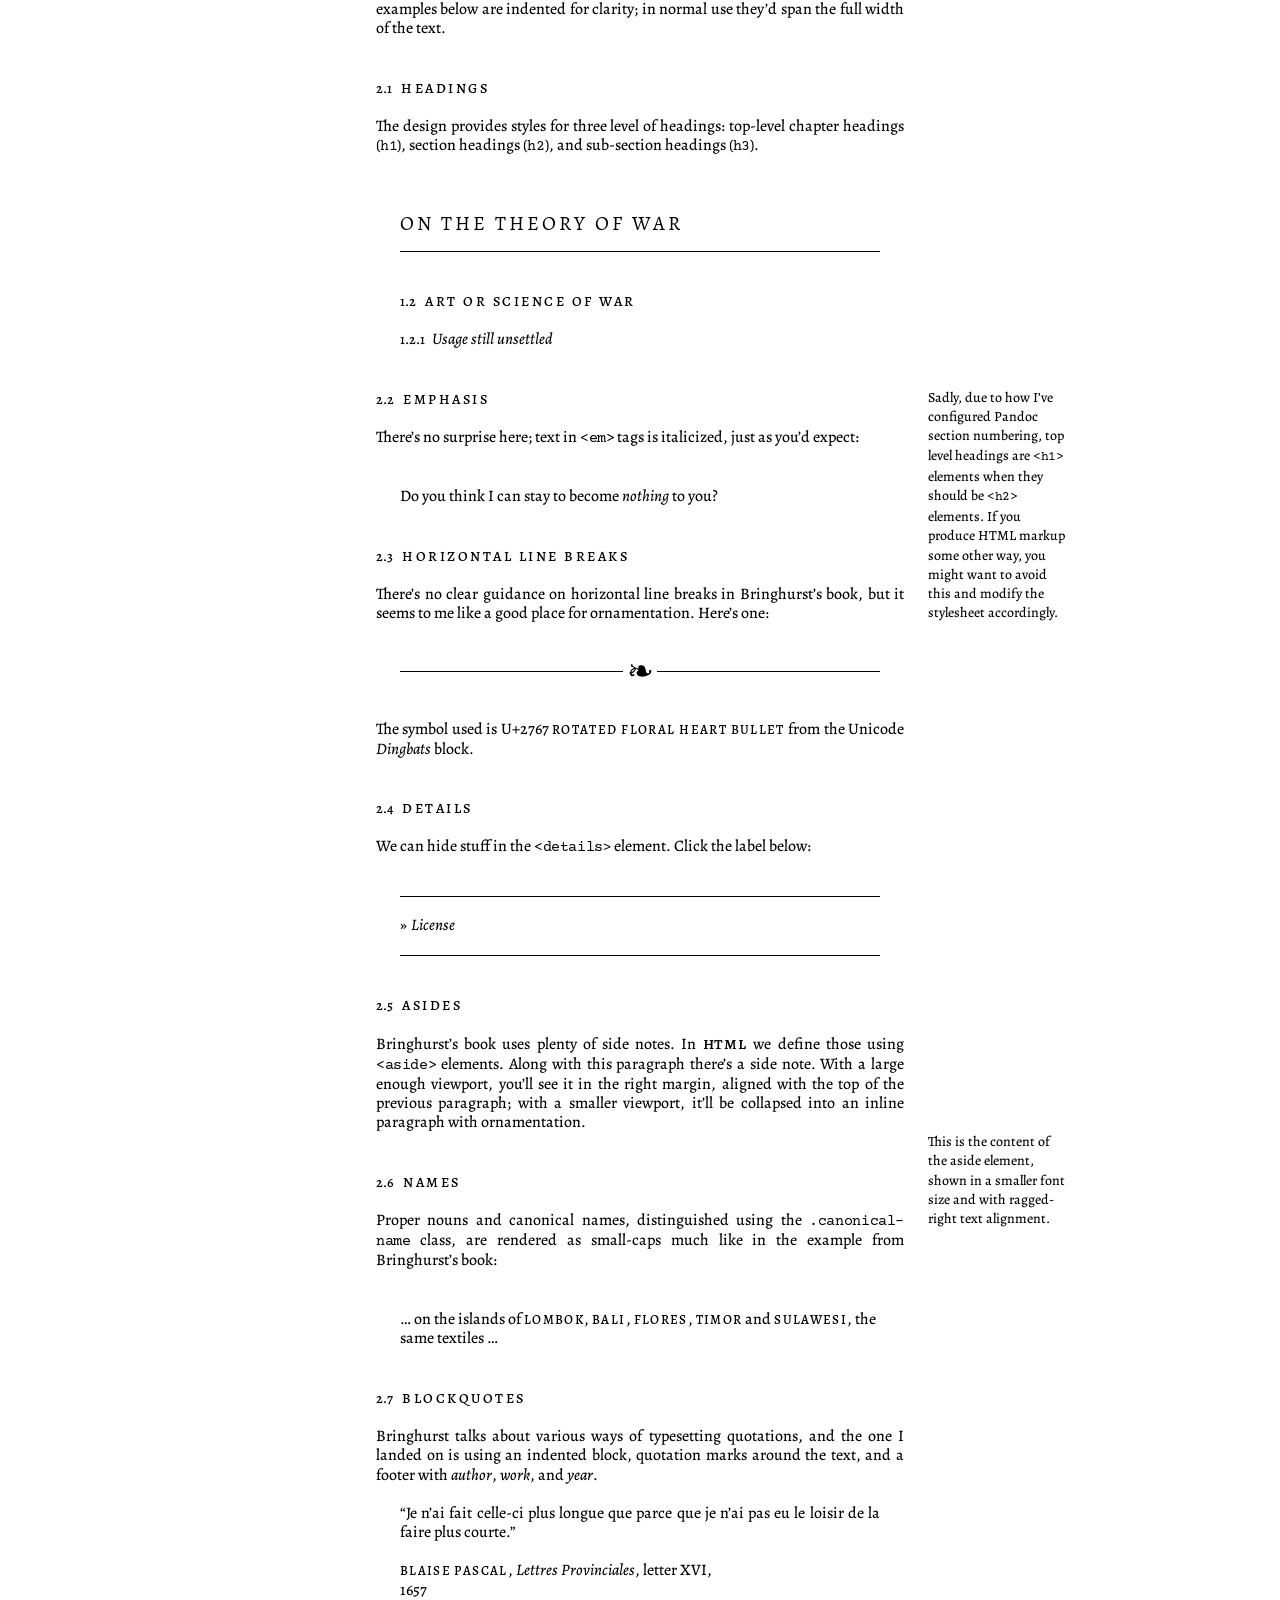
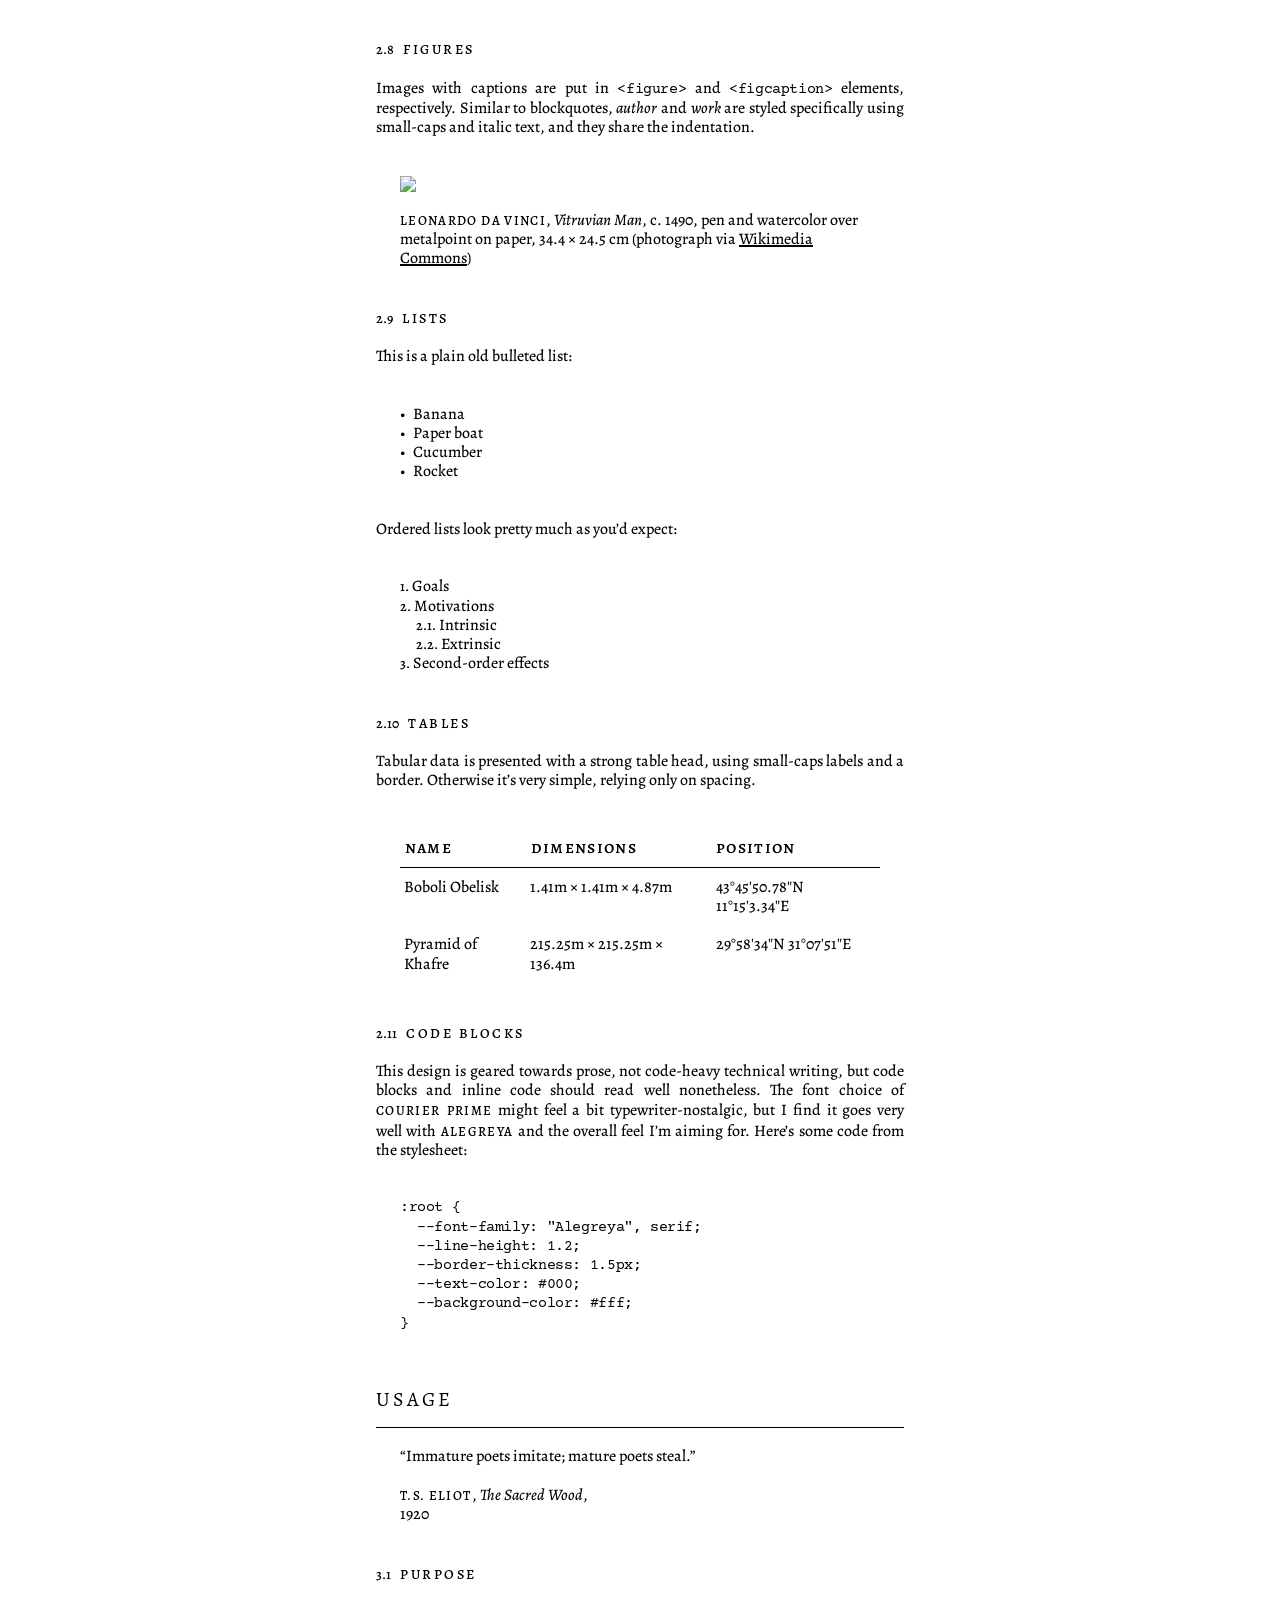
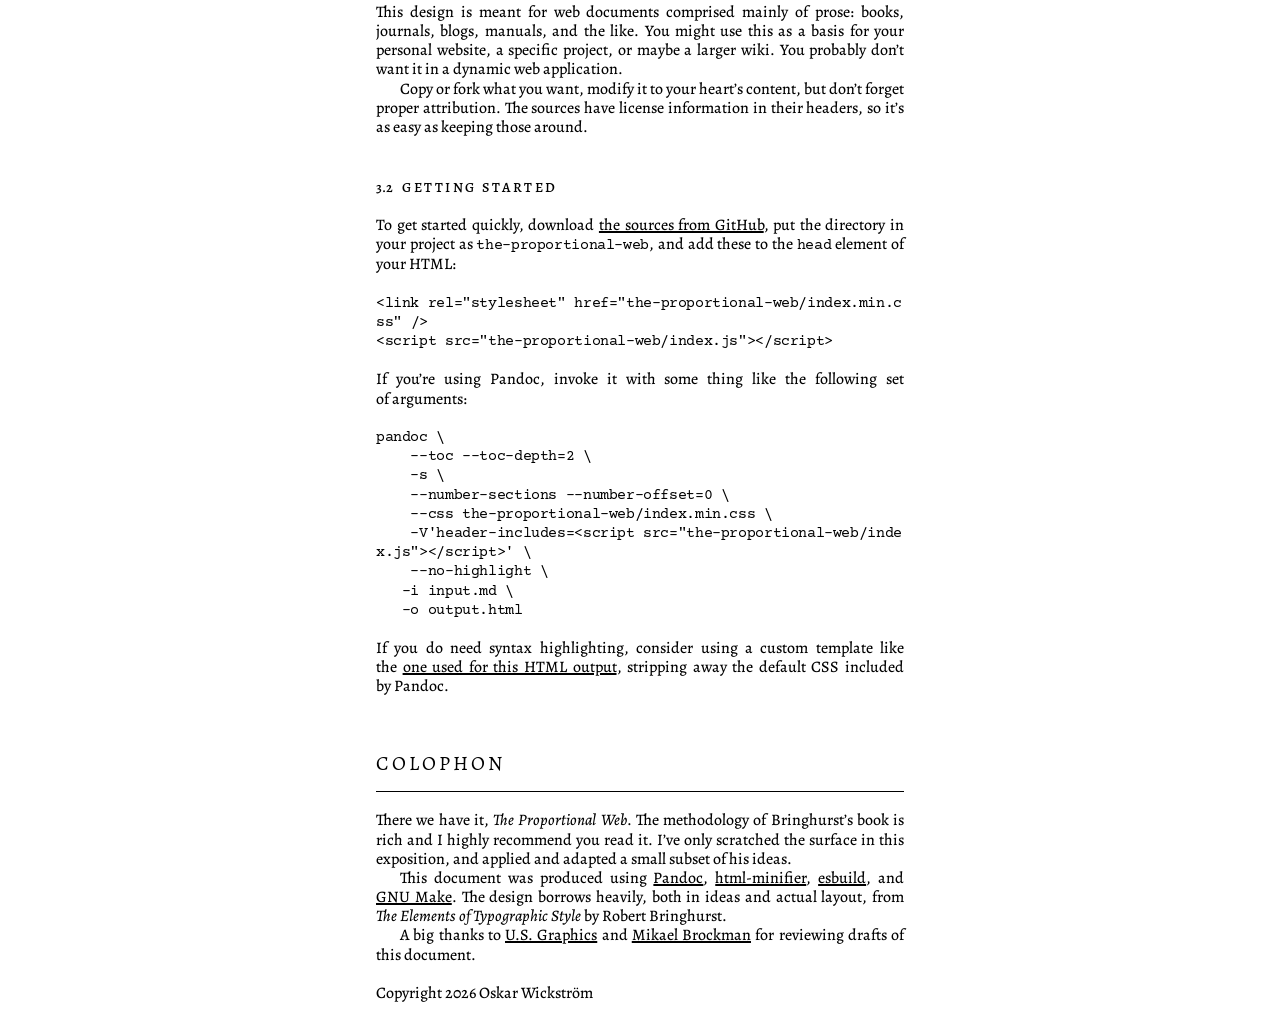
==== commit dde12724: "split css sources" ====
--- a/index.html
+++ b/index.html
@@ -1,8 +1,8 @@
-<!DOCTYPE html><html xmlns="http://www.w3.org/1999/xhtml" lang="en" xml:lang="en"><head><meta charset="utf-8"><meta name="generator" content="pandoc"><meta name="viewport" content="width=device-width,initial-scale=1,user-scalable=yes"><meta name="author" content="Oskar Wickström"><title>The Proportional Web</title><link rel="stylesheet" href="src/index.css"><link rel="stylesheet" href="src/demo/demo.css"><script src="index.js"></script></head><body><header><h1 class="title">The Proportional Web</h1><p class="subtitle">Inspired by the <em>The Elements of Typographic Style</em></p><p>Authored by <cite><a href="https://wickstrom.tech">Oskar Wickström</a></cite>. <span class="version">v0.1.0</span>, licensed under <a><abbr>MIT</abbr></a>.</p></header><nav id="TOC" role="doc-toc"><h2 id="toc-title">Contents</h2><ul class="incremental"><li><a href="#foreword" id="toc-foreword">Foreword</a></li><li><a href="#foundations" id="toc-foundations"><span class="toc-section-number">1</span> Foundations</a><ul class="incremental"><li><a href="#typography" id="toc-typography"><span class="toc-section-number">1.1</span> Typography</a></li><li><a href="#colors" id="toc-colors"><span class="toc-section-number">1.2</span> Colors</a></li></ul></li><li><a href="#elements" id="toc-elements"><span class="toc-section-number">2</span> Elements</a><ul class="incremental"><li><a href="#headings" id="toc-headings"><span class="toc-section-number">2.1</span> Headings</a></li><li><a href="#emphasis" id="toc-emphasis"><span class="toc-section-number">2.2</span> Emphasis</a></li><li><a href="#horizontal-line-breaks" id="toc-horizontal-line-breaks"><span class="toc-section-number">2.3</span> Horizontal line breaks</a></li><li><a href="#details" id="toc-details"><span class="toc-section-number">2.4</span> Details</a></li><li><a href="#asides" id="toc-asides"><span class="toc-section-number">2.5</span> Asides</a></li><li><a href="#names" id="toc-names"><span class="toc-section-number">2.6</span> Names</a></li><li><a href="#blockquotes" id="toc-blockquotes"><span class="toc-section-number">2.7</span> Blockquotes</a></li><li><a href="#figures" id="toc-figures"><span class="toc-section-number">2.8</span> Figures</a></li><li><a href="#lists" id="toc-lists"><span class="toc-section-number">2.9</span> Lists</a></li><li><a href="#tables" id="toc-tables"><span class="toc-section-number">2.10</span> Tables</a></li><li><a href="#code-blocks" id="toc-code-blocks"><span class="toc-section-number">2.11</span> Code Blocks</a></li></ul></li><li><a href="#usage" id="toc-usage"><span class="toc-section-number">3</span> Usage</a><ul class="incremental"><li><a href="#purpose" id="toc-purpose"><span class="toc-section-number">3.1</span> Purpose</a></li><li><a href="#getting-started" id="toc-getting-started"><span class="toc-section-number">3.2</span> Getting started</a></li></ul></li><li><a href="#colophon" id="toc-colophon">Colophon</a></li></ul></nav><h1 class="unnumbered" id="foreword">Foreword</h1><p>Two summers ago, just before I started working at TigerBeetle, I picked up a new side project during downtime. I’ve always had a soft spot for <abbr>CSS</abbr> but I don’t know why; frankly, it’s weird, confusing, and infamously error-prone. It could be nostalgia from my early days of programming web applications. Whatever the cause, <a href="https://owickstrom.github.io/the-monospace-web/" class="canonical-name">The Mono­space Web</a> was born out of that love, and it took off way harder than I ever thought it would, with many personal blogs and even application interfaces having adopted it.</p><p>So, here I am again, spending weekend spare hours in a form of meditative state writing <abbr>CSS</abbr>. This time, inspiration struck after reading Robert Bring­hurst’s classic <em>The Elements of Typographic Style</em>. A challenge indeed, trying to implement the layout and typography of the book itself in the browser. Reckless, some might say! Surely the same rules don’t apply across print and web, where the latter cannot lean on a fixed page size, but has all the capabilities of a programmable platform. Perhaps, perhaps not. I’ve decided to publish regardless, and bid you to take from it what you will; if you find it pleasant or useful, that’s a wonder, and if not, that’s fine.</p><p>Consider this the spiritual and variable-width sequel of <span class="canonical-name">The Mono­space Web</span>, and equally open for reuse. I’m a sucker for Pandoc, and that’s what I’ve used to produce this HTML, but the stylesheet should work in many other settings with minor tweaks.</p><h1 data-number="1" id="foundations"><span class="header-section-number">1</span> Foundations</h1><blockquote><p>Typography is the craft of endowing human language with a durable visual form.</p><footer><span class="author">Robert Bringhurst</span>, <cite>The Elements of Typographic Style</cite>, 2nd edition, <span class="year">2002</span></footer></blockquote><h2 data-number="1.1" id="typography"><span class="header-section-number">1.1</span> Typography</h2><h3 data-number="1.1.1" id="a-single-versatile-font-as-the-basis-of-the-design"><span class="header-section-number">1.1.1</span> A single versatile font as the basis of the design</h3><p>In this document and its design, I’m using two variants of the <span class="canonical-name">Alegreya</span> font. The regular variant is used for body text and third-level headings. Its small-caps variant, <span class="canonical-name">Alegreya SC</span>, is used for titling-caps top-level headings, small-caps second-level headings, and for inline abbreviations such as <abbr>HTML</abbr>. Finally, <span class="canonical-name">Courier Prime</span> is used for monospace code snippets.</p><aside>While this isn’t the most lightweight CSS ever imagined, I am mindful of the amount of bytes needing to be transmitted before you see something decent. The stylesheets are around 10kB and the fonts are just shy of 170kB.</aside><p>Bringhurst argues in his book for choosing a single versatile typeface rather than a hodgepodge of different ones. I think <span class="canonical-name">Alegreya</span> is such a choice, and an excellent one at that.</p><h3 data-number="1.1.2" id="a-sizing-system-built-on-relative-measurements"><span class="header-section-number">1.1.2</span> A sizing system built on relative measurements</h3><p>Every size is based on the root font size, which is 16px. Sizes are thus given in <code>rem</code> units, relative to the root font size. The following table shows how fractional, <code>rem</code>, and pixel measurements correlate.</p><figure><table id="font-sizes"><tr><td style="font-size: calc((3rem / 4));">a</td><td style="font-size: calc((7rem / 8));">a</td><td style="font-size: 1rem;">a</td><td style="font-size: calc((9rem / 8));">a</td><td style="font-size: calc((5rem / 4));">a</td><td style="font-size: calc((11rem / 8));">a</td><td style="font-size: calc((3rem / 2));">a</td><td style="font-size: 2rem;">a</td><td style="font-size: calc((5rem / 2));">a</td><td style="font-size: 3rem;">a</td><td style="font-size: 4rem;">a</td></tr><tr><td>3/4</td><td>7/8</td><td>1</td><td>9/8</td><td>5/4</td><td>11/8</td><td>3/2</td><td>2</td><td>5/2</td><td>3</td><td>4</td></tr><tr><td>0.75</td><td>0.875</td><td>1</td><td>1.125</td><td>1.25</td><td>1.375</td><td>1.5</td><td>2</td><td>2.5</td><td>3</td><td>4</td></tr><tr><td>12</td><td>14</td><td>16</td><td>18</td><td>20</td><td>22</td><td>24</td><td>32</td><td>40</td><td>48</td><td>64</td></tr></table><figcaption>Standard font sizes in fractional and decimal <code>rem</code> units, along with their <code>px</code> equivalents.</figcaption></figure><p>Sizing everything based on the root font size makes it easy to scale the design, for instance on smaller viewports:</p><div class="sourceCode" id="cb1"><pre class="sourceCode css"><code class="sourceCode css"><span id="cb1-1"><a href="#cb1-1" aria-hidden="true" tabindex="-1"></a><span class="im">@media</span> <span class="an">screen</span> <span class="kw">and</span> <span class="fu">(</span><span class="kw">max-width</span><span class="ch">:</span> <span class="dv">480</span><span class="dt">px</span><span class="fu">)</span> {</span>
+<!DOCTYPE html><html xmlns="http://www.w3.org/1999/xhtml" lang="en" xml:lang="en"><head><meta charset="utf-8"><meta name="generator" content="pandoc"><meta name="viewport" content="width=device-width,initial-scale=1,user-scalable=yes"><meta name="author" content="Oskar Wickström"><title>The Proportional Web</title><link rel="stylesheet" href="index.css"><link rel="stylesheet" href="src/demo/demo.css"><script src="index.js"></script></head><body><header><h1 class="title">The Proportional Web</h1><p class="subtitle">Inspired by the <em>The Elements of Typographic Style</em></p><p>Authored by <cite><a href="https://wickstrom.tech">Oskar Wickström</a></cite>. <span class="version">v0.1.0</span>, licensed under <a><abbr>MIT</abbr></a>.</p></header><nav id="TOC" role="doc-toc"><h2 id="toc-title">Contents</h2><ul class="incremental"><li><a href="#foreword" id="toc-foreword">Foreword</a></li><li><a href="#foundations" id="toc-foundations"><span class="toc-section-number">1</span> Foundations</a><ul class="incremental"><li><a href="#typography" id="toc-typography"><span class="toc-section-number">1.1</span> Typography</a></li><li><a href="#colors" id="toc-colors"><span class="toc-section-number">1.2</span> Colors</a></li></ul></li><li><a href="#elements" id="toc-elements"><span class="toc-section-number">2</span> Elements</a><ul class="incremental"><li><a href="#headings" id="toc-headings"><span class="toc-section-number">2.1</span> Headings</a></li><li><a href="#emphasis" id="toc-emphasis"><span class="toc-section-number">2.2</span> Emphasis</a></li><li><a href="#horizontal-line-breaks" id="toc-horizontal-line-breaks"><span class="toc-section-number">2.3</span> Horizontal line breaks</a></li><li><a href="#details" id="toc-details"><span class="toc-section-number">2.4</span> Details</a></li><li><a href="#asides" id="toc-asides"><span class="toc-section-number">2.5</span> Asides</a></li><li><a href="#names" id="toc-names"><span class="toc-section-number">2.6</span> Names</a></li><li><a href="#blockquotes" id="toc-blockquotes"><span class="toc-section-number">2.7</span> Blockquotes</a></li><li><a href="#figures" id="toc-figures"><span class="toc-section-number">2.8</span> Figures</a></li><li><a href="#lists" id="toc-lists"><span class="toc-section-number">2.9</span> Lists</a></li><li><a href="#tables" id="toc-tables"><span class="toc-section-number">2.10</span> Tables</a></li><li><a href="#code-blocks" id="toc-code-blocks"><span class="toc-section-number">2.11</span> Code Blocks</a></li></ul></li><li><a href="#usage" id="toc-usage"><span class="toc-section-number">3</span> Usage</a><ul class="incremental"><li><a href="#purpose" id="toc-purpose"><span class="toc-section-number">3.1</span> Purpose</a></li><li><a href="#getting-started" id="toc-getting-started"><span class="toc-section-number">3.2</span> Getting started</a></li></ul></li><li><a href="#colophon" id="toc-colophon">Colophon</a></li></ul></nav><h1 class="unnumbered" id="foreword">Foreword</h1><p>Two summers ago, just before I started working at TigerBeetle, I picked up a new side project during downtime. I’ve always had a soft spot for <abbr>CSS</abbr> but I don’t know why; frankly, it’s weird, confusing, and infamously error-prone. It could be nostalgia from my early days of programming web applications. Whatever the cause, <a href="https://owickstrom.github.io/the-monospace-web/" class="canonical-name">The Mono­space Web</a> was born out of that love, and it took off way harder than I ever thought it would, with many personal blogs and even application interfaces having adopted it.</p><p>So, here I am again, spending weekend spare hours in a form of meditative state writing <abbr>CSS</abbr>. This time, inspiration struck after reading Robert Bring­hurst’s classic <em>The Elements of Typographic Style</em>. A challenge indeed, trying to implement the layout and typography of the book itself in the browser. Reckless, some might say! Surely the same rules don’t apply across print and web, where the latter cannot lean on a fixed page size, but has all the capabilities of a programmable platform. Perhaps, perhaps not. I’ve decided to publish regardless, and bid you to take from it what you will; if you find it pleasant or useful, that’s a wonder, and if not, that’s fine.</p><p>Consider this the spiritual and variable-width sequel of <span class="canonical-name">The Mono­space Web</span>, and equally open for reuse. I’m a sucker for Pandoc, and that’s what I’ve used to produce this HTML, but the stylesheet should work in many other settings with minor tweaks.</p><h1 data-number="1" id="foundations"><span class="header-section-number">1</span> Foundations</h1><blockquote><p>Typography is the craft of endowing human language with a durable visual form.</p><footer><span class="author">Robert Bringhurst</span>, <cite>The Elements of Typographic Style</cite>, 2nd edition, <span class="year">2002</span></footer></blockquote><h2 data-number="1.1" id="typography"><span class="header-section-number">1.1</span> Typography</h2><h3 data-number="1.1.1" id="a-single-versatile-font-as-the-basis-of-the-design"><span class="header-section-number">1.1.1</span> A single versatile font as the basis of the design</h3><p>In this document and its design, I’m using two variants of the <span class="canonical-name">Alegreya</span> font. The regular variant is used for body text and third-level headings. Its small-caps variant, <span class="canonical-name">Alegreya SC</span>, is used for titling-caps top-level headings, small-caps second-level headings, and for inline abbreviations such as <abbr>HTML</abbr>. Finally, <span class="canonical-name">Courier Prime</span> is used for monospace code snippets.</p><aside>While this isn’t the most lightweight CSS ever imagined, I am mindful of the amount of bytes needing to be transmitted before you see something decent. The stylesheets are around 10kB and the fonts are just shy of 170kB.</aside><p>Bringhurst argues in his book for choosing a single versatile typeface rather than a hodgepodge of different ones. I think <span class="canonical-name">Alegreya</span> is such a choice, and an excellent one at that.</p><h3 data-number="1.1.2" id="a-sizing-system-built-on-relative-measurements"><span class="header-section-number">1.1.2</span> A sizing system built on relative measurements</h3><p>Every size is based on the root font size, which is 16px. Sizes are thus given in <code>rem</code> units, relative to the root font size. The following table shows how fractional, <code>rem</code>, and pixel measurements correlate.</p><figure><table id="font-sizes"><tr><td style="font-size: calc((3rem / 4));">a</td><td style="font-size: calc((7rem / 8));">a</td><td style="font-size: 1rem;">a</td><td style="font-size: calc((9rem / 8));">a</td><td style="font-size: calc((5rem / 4));">a</td><td style="font-size: calc((11rem / 8));">a</td><td style="font-size: calc((3rem / 2));">a</td><td style="font-size: 2rem;">a</td><td style="font-size: calc((5rem / 2));">a</td><td style="font-size: 3rem;">a</td><td style="font-size: 4rem;">a</td></tr><tr><td>3/4</td><td>7/8</td><td>1</td><td>9/8</td><td>5/4</td><td>11/8</td><td>3/2</td><td>2</td><td>5/2</td><td>3</td><td>4</td></tr><tr><td>0.75</td><td>0.875</td><td>1</td><td>1.125</td><td>1.25</td><td>1.375</td><td>1.5</td><td>2</td><td>2.5</td><td>3</td><td>4</td></tr><tr><td>12</td><td>14</td><td>16</td><td>18</td><td>20</td><td>22</td><td>24</td><td>32</td><td>40</td><td>48</td><td>64</td></tr></table><figcaption>Standard font sizes in fractional and decimal <code>rem</code> units, along with their <code>px</code> equivalents.</figcaption></figure><p>Sizing everything based on the root font size makes it easy to scale the design, for instance on smaller viewports:</p><div class="sourceCode" id="cb1"><pre class="sourceCode css"><code class="sourceCode css"><span id="cb1-1"><a href="#cb1-1" aria-hidden="true" tabindex="-1"></a><span class="im">@media</span> <span class="an">screen</span> <span class="kw">and</span> <span class="fu">(</span><span class="kw">max-width</span><span class="ch">:</span> <span class="dv">480</span><span class="dt">px</span><span class="fu">)</span> {</span>
 <span id="cb1-2"><a href="#cb1-2" aria-hidden="true" tabindex="-1"></a>  <span class="in">:root</span> {</span>
 <span id="cb1-3"><a href="#cb1-3" aria-hidden="true" tabindex="-1"></a>    <span class="kw">font-size</span><span class="ch">:</span> <span class="dv">14</span><span class="dt">px</span><span class="op">;</span></span>
 <span id="cb1-4"><a href="#cb1-4" aria-hidden="true" tabindex="-1"></a>  }</span>
-<span id="cb1-5"><a href="#cb1-5" aria-hidden="true" tabindex="-1"></a>}</span></code></pre></div><p>The line height is 1.2rem, and is used as the basis for vertical alignment of all elements. Much like in <span class="canonical-name">The Mono­space Web</span> — but not to the same extremes — I’ve tried to get everything globally aligned to multiples of the line height.</p><h3 data-number="1.1.3" id="justified-text-in-modern-browsers"><span class="header-section-number">1.1.3</span> Justified text in modern browsers</h3><p>As in Bringhurst’s book, body text is justified, not ragged right. To some, this is grave heresy on the web. <em>Thou shalt not justify.</em> That’s what we’ve all been taught. But browsers have improved over time and today it’s not unthinkable to justify text. This stylesheet uses <code>word-break</code>, <code>text-wrap</code>, and <code>hyphens</code> to control how words are broken and hyphenated at line breaks. The <code>hyphenate-limit-chars</code> property is useful to control the bounds of hyphenation.</p><p>The risk is of course getting horrible word spacing and <em>rivers</em> of whitespace in your paragraphs. If justified text doesn’t work for your uses, consider <code>text-align: left</code> instead. In this document I find that it works acceptably with the line lengths, font size, and the content itself. I’ve also inserted a few soft hyphens to further guide the word breaks for some tricky words.</p><aside><a href="https://cloudfour.com/thinks/justified-text-better-than-expected/">“Justified Text: Better Than Expected?”</a> goes into the weeds of text justification and modern browser support.</aside><h3 data-number="1.1.4" id="indented-paragraphs-for-legibility"><span class="header-section-number">1.1.4</span> Indented paragraphs for legibility</h3><p>In keeping with tradition, each successive paragraph is indented 3ch, which is the width of three 0 (0x30) characters. As an example, the paragraph following this one leads with an indent.</p><p>This lets your eyes more easily scan the structure of the text and find the starts and ends of paragraphs. We’ve done this in print text for at least half a millennium, and while the web has largely settled on no indent and vertical space between paragraphs, it is still a valid approach.</p><h2 data-number="1.2" id="colors"><span class="header-section-number">1.2</span> Colors</h2><p>You may have noticed that this design is devoid of color. It’s all black on white. Not only am I personally inclined towards this minimalism in prose-heavy documents, at least as a strong default that I depart from only with careful consideration, but it’s also what Bringhurst argues in his book, although with print media in mind. I find it aesthetically pleasing and easier on the eyes, and it reserves the arsenal of color, and thus the attention of the reader, for the most critical things, such as diagrams conveying complex data.</p><h1 data-number="2" id="elements"><span class="header-section-number">2</span> Elements</h1><p>This document uses a few extra classes here and there, but mostly it’s just semantic <abbr>HTML5</abbr> markup. This, for instance, is a regular paragraph. The examples below are indented for clarity; in normal use they’d span the full width of the text.</p><h2 data-number="2.1" id="headings"><span class="header-section-number">2.1</span> Headings</h2><p>The design provides styles for three level of headings: top-level chapter headings (<code>h1</code>), section headings (<code>h2</code>), and sub-section headings (<code>h3</code>).</p><figure class="example"><h1 data-number="1"><span class="header-section-number">1</span> On the theory of war</h1><h2 data-number="1.2"><span class="header-section-number">1.2</span> Art or science of war</h2><h3 data-number="1.2.1"><span class="header-section-number">1.2.1</span> Usage still unsettled</h3></figure><aside>Sadly, due to how I’ve configured Pandoc section numbering, top level headings are <code>&lt;h1&gt;</code> elements when they should be <code>&lt;h2&gt;</code> elements. If you produce HTML markup some other way, you might want to avoid this and modify the stylesheet accordingly.</aside><h2 data-number="2.2" id="emphasis"><span class="header-section-number">2.2</span> Emphasis</h2><p>There’s no surprise here; text in <code>&lt;em&gt;</code> tags is italicized, just as you’d expect:</p><figure class="example">Do you think I can stay to become <em>nothing</em> to you?</figure><h2 data-number="2.3" id="horizontal-line-breaks"><span class="header-section-number">2.3</span> Horizontal line breaks</h2><p>There’s no clear guidance on horizontal line breaks in Bringhurst’s book, but it seems to me like a good place for ornamentation. Here’s one:</p><figure class="example"><hr></figure><p>The symbol used is U+2767 <span class="canonical-name">Rotated Floral Heart Bullet</span> from the Unicode <em>Dingbats</em> block.</p><h2 data-number="2.4" id="details"><span class="header-section-number">2.4</span> Details</h2><p>We can hide stuff in the <code>&lt;details</code>&gt; element. Click the label below:</p><figure class="example"><details><summary>License</summary><p>Copyright 2026 Oskar Wickström</p><p>Permission is hereby granted, free of charge, to any person obtaining a copy of this software and associated documentation files (the “Software”), to deal in the Software without restriction, including without limitation the rights to use, copy, modify, merge, publish, distribute, sublicense, and/or sell copies of the Software, and to permit persons to whom the Software is furnished to do so, subject to the following conditions:</p><p>The above copyright notice and this permission notice shall be included in all copies or substantial portions of the Software.</p><p>THE SOFTWARE IS PROVIDED “AS IS”, WITHOUT WARRANTY OF ANY KIND, EXPRESS OR IMPLIED, INCLUDING BUT NOT LIMITED TO THE WARRANTIES OF MERCHANTABILITY, FITNESS FOR A PARTICULAR PURPOSE AND NONINFRINGEMENT. IN NO EVENT SHALL THE AUTHORS OR COPYRIGHT HOLDERS BE LIABLE FOR ANY CLAIM, DAMAGES OR OTHER LIABILITY, WHETHER IN AN ACTION OF CONTRACT, TORT OR OTHERWISE, ARISING FROM, OUT OF OR IN CONNECTION WITH THE SOFTWARE OR THE USE OR OTHER DEALINGS IN THE SOFTWARE.</p></details></figure><h2 data-number="2.5" id="asides"><span class="header-section-number">2.5</span> Asides</h2><p>Bringhurst’s book uses plenty of side notes. In <abbr>HTML</abbr> we define those using <code>&lt;aside&gt;</code> elements. Along with this paragraph there’s a side note. With a large enough viewport, you’ll see it in the right margin, aligned with the top of the previous paragraph; with a smaller viewport, it’ll be collapsed into an inline paragraph with ornamentation.</p><aside>This is the contents of the aside element, shown in a smaller font size and with ragged-right text alignment.</aside><h2 data-number="2.6" id="names"><span class="header-section-number">2.6</span> Names</h2><p>Proper nouns and canonical names, distinguished using the <code>.canonical-name</code> class, are rendered as small-caps much like in the example from Bringhurst’s book:</p><figure class="example">… on the islands of <span class="canonical-name">Lombok</span>, <span class="canonical-name">Bali</span>, <span class="canonical-name">Flores</span>, <span class="canonical-name">Timor</span> and <span class="canonical-name">Sulawesi</span>, the same textiles …</figure><h2 data-number="2.7" id="blockquotes"><span class="header-section-number">2.7</span> Blockquotes</h2><p>Bringhurst talks about various ways of typesetting quotations, and the one I landed on is using an indented block, quotation marks around the text, and a footer with <em>author</em>, <em>work</em>, and <em>year</em>.</p><blockquote><p>Je n’ai fait celle-ci plus longue que parce que je n’ai pas eu le loisir de la faire plus courte.</p><footer><span class="author">Blaise Pascal</span>, <cite>Lettres Provinciales</cite>, letter XVI, <span class="year">1657</span></footer></blockquote><h2 data-number="2.8" id="figures"><span class="header-section-number">2.8</span> Figures</h2><p>Images with captions are put in <code>&lt;figure&gt;</code> and <code>&lt;figcaption&gt;</code> elements, respectively. Similar to blockquotes, <em>author</em> and <em>work</em> are styled specifically using small-caps and italic text.</p><figure><img src="src/demo/vitruvian-man.jpg" width="435"><figcaption><span class="author">Leonardo Da Vinci</span>, <cite>Vitruvian Man</cite>, <span>c. 1490, pen and watercolor over metalpoint on paper, 34.4 × 24.5 cm (photograph via <a href="https://en.wikipedia.org/wiki/File:VitruvianMan_Leonardo_a.jpg">Wikimedia Commons</a>)</span></figcaption></figure><p>The captions are set in a smaller size, matching the side notes. This clarifies the distinction between primary and secondary content.</p><h2 data-number="2.9" id="lists"><span class="header-section-number">2.9</span> Lists</h2><p>This is a plain old bulleted list:</p><figure class="example"><ul class="incremental"><li>Banana</li><li>Paper boat</li><li>Cucumber</li><li>Rocket</li></ul></figure><p>Ordered lists look pretty much as you’d expect:</p><figure class="example"><ol class="incremental" type="1"><li>Goals</li><li>Motivations<ol class="incremental" type="1"><li>Intrinsic</li><li>Extrinsic</li></ol></li><li>Second-order effects</li></ol></figure><h2 data-number="2.10" id="tables"><span class="header-section-number">2.10</span> Tables</h2><p>Tabular data is presented with a strong table head, using small-caps labels and a border. Otherwise it’s very simple, relying only on spacing.</p><figure class="example"><table><thead><tr><th>Name</th><th>Dimensions</th><th>Position</th></tr></thead><tbody><tr><td>Boboli Obelisk</td><td>1.41m × 1.41m × 4.87m</td><td>43°45′50.78″N 11°15′3.34″E</td></tr><tr><td>Pyramid of Khafre</td><td>215.25m × 215.25m × 136.4m</td><td>29°58′34″N 31°07′51″E</td></tr></tbody></table></figure><h2 data-number="2.11" id="code-blocks"><span class="header-section-number">2.11</span> Code Blocks</h2><p>This design is geared towards prose, not code-heavy technical writing, but code blocks and inline code should read well nonetheless. The font choice of <span class="canonical-name">Courier Prime</span> might feel a bit typewriter-nostalgic, but I find it goes very well with <span class="canonical-name">Alegreya</span> and the overall feel I’m aiming for. Here’s some code from the stylesheet:</p><figure class="example"><div class="sourceCode" id="cb2"><pre class="sourceCode css"><code class="sourceCode css"><span id="cb2-1"><a href="#cb2-1" aria-hidden="true" tabindex="-1"></a><span class="in">:root</span> {</span>
+<span id="cb1-5"><a href="#cb1-5" aria-hidden="true" tabindex="-1"></a>}</span></code></pre></div><p>The line height is 1.2rem, and is used as the basis for vertical alignment of all elements. Much like in <span class="canonical-name">The Mono­space Web</span> — but not to the same extremes — I’ve tried to get everything globally aligned to multiples of the line height.</p><h3 data-number="1.1.3" id="justified-text-in-modern-browsers"><span class="header-section-number">1.1.3</span> Justified text in modern browsers</h3><p>As in Bringhurst’s book, body text is justified, not ragged right. To some, this is grave heresy on the web. <em>Thou shalt not justify.</em> That’s what we’ve all been taught. But browsers have improved over time and today it’s not unthinkable to justify text. This stylesheet uses <code>word-break</code>, <code>text-wrap</code>, and <code>hyphens</code> to control how words are broken and hyphenated at line breaks. The <code>hyphenate-limit-chars</code> property is useful to control the bounds of hyphenation.</p><p>The risk is of course getting horrible word spacing and <em>rivers</em> of whitespace in your paragraphs. If justified text doesn’t work for your uses, consider <code>text-align: left</code> instead. In this document I find that it works acceptably with the line lengths, font size, and the content itself. I’ve also inserted a few soft hyphens to further guide the word breaks for some tricky words.</p><aside><a href="https://cloudfour.com/thinks/justified-text-better-than-expected/">“Justified Text: Better Than Expected?”</a> goes into the weeds of text justification and modern browser support.</aside><h3 data-number="1.1.4" id="indented-paragraphs-for-legibility"><span class="header-section-number">1.1.4</span> Indented paragraphs for legibility</h3><p>In keeping with tradition, each successive paragraph is indented 3ch, which is the width of three 0 (0x30) characters. As an example, the paragraph following this one leads with an indent.</p><p>This lets your eyes more easily scan the structure of the text and find the starts and ends of paragraphs. We’ve done this in print text for at least half a millennium, and while the web has largely settled on no indent and vertical space between paragraphs, it is still a valid approach.</p><h2 data-number="1.2" id="colors"><span class="header-section-number">1.2</span> Colors</h2><p>You may have noticed that this design is devoid of color. It’s all black on white. Not only am I personally inclined towards this minimalism in prose-heavy documents, at least as a strong default that I depart from only with careful consideration, but it’s also what Bringhurst argues in his book, although with print media in mind. I find it aesthetically pleasing and easier on the eyes, and it reserves the arsenal of color, and thus the attention of the reader, for the most critical things, such as diagrams conveying complex data.</p><h1 data-number="2" id="elements"><span class="header-section-number">2</span> Elements</h1><p>This document uses a few extra classes here and there, but mostly it’s just semantic <abbr>HTML5</abbr> markup. This, for instance, is a regular paragraph. The examples below are indented for clarity; in normal use they’d span the full width of the text.</p><h2 data-number="2.1" id="headings"><span class="header-section-number">2.1</span> Headings</h2><p>The design provides styles for three level of headings: top-level chapter headings (<code>h1</code>), section headings (<code>h2</code>), and sub-section headings (<code>h3</code>).</p><figure class="example"><h1 data-number="1"><span class="header-section-number">1</span> On the theory of war</h1><h2 data-number="1.2"><span class="header-section-number">1.2</span> Art or science of war</h2><h3 data-number="1.2.1"><span class="header-section-number">1.2.1</span> Usage still unsettled</h3></figure><aside>Sadly, due to how I’ve configured Pandoc section numbering, top level headings are <code>&lt;h1&gt;</code> elements when they should be <code>&lt;h2&gt;</code> elements. If you produce HTML markup some other way, you might want to avoid this and modify the stylesheet accordingly.</aside><h2 data-number="2.2" id="emphasis"><span class="header-section-number">2.2</span> Emphasis</h2><p>There’s no surprise here; text in <code>&lt;em&gt;</code> tags is italicized, just as you’d expect:</p><figure class="example">Do you think I can stay to become <em>nothing</em> to you?</figure><h2 data-number="2.3" id="horizontal-line-breaks"><span class="header-section-number">2.3</span> Horizontal line breaks</h2><p>There’s no clear guidance on horizontal line breaks in Bringhurst’s book, but it seems to me like a good place for ornamentation. Here’s one:</p><figure class="example"><hr></figure><p>The symbol used is U+2767 <span class="canonical-name">Rotated Floral Heart Bullet</span> from the Unicode <em>Dingbats</em> block.</p><h2 data-number="2.4" id="details"><span class="header-section-number">2.4</span> Details</h2><p>We can hide stuff in the <code>&lt;details</code>&gt; element. Click the label below:</p><figure class="example"><details><summary>License</summary><p>Copyright 2026 Oskar Wickström</p><p>Permission is hereby granted, free of charge, to any person obtaining a copy of this software and associated documentation files (the “Software”), to deal in the Software without restriction, including without limitation the rights to use, copy, modify, merge, publish, distribute, sublicense, and/or sell copies of the Software, and to permit persons to whom the Software is furnished to do so, subject to the following conditions:</p><p>The above copyright notice and this permission notice shall be included in all copies or substantial portions of the Software.</p><p>THE SOFTWARE IS PROVIDED “AS IS”, WITHOUT WARRANTY OF ANY KIND, EXPRESS OR IMPLIED, INCLUDING BUT NOT LIMITED TO THE WARRANTIES OF MERCHANTABILITY, FITNESS FOR A PARTICULAR PURPOSE AND NONINFRINGEMENT. IN NO EVENT SHALL THE AUTHORS OR COPYRIGHT HOLDERS BE LIABLE FOR ANY CLAIM, DAMAGES OR OTHER LIABILITY, WHETHER IN AN ACTION OF CONTRACT, TORT OR OTHERWISE, ARISING FROM, OUT OF OR IN CONNECTION WITH THE SOFTWARE OR THE USE OR OTHER DEALINGS IN THE SOFTWARE.</p></details></figure><h2 data-number="2.5" id="asides"><span class="header-section-number">2.5</span> Asides</h2><p>Bringhurst’s book uses plenty of side notes. In <abbr>HTML</abbr> we define those using <code>&lt;aside&gt;</code> elements. Along with this paragraph there’s a side note. With a large enough viewport, you’ll see it in the right margin, aligned with the top of the previous paragraph; with a smaller viewport, it’ll be collapsed into an inline paragraph with ornamentation.</p><aside>This is the content of the aside element, shown in a smaller font size and with ragged-right text alignment.</aside><h2 data-number="2.6" id="names"><span class="header-section-number">2.6</span> Names</h2><p>Proper nouns and canonical names, distinguished using the <code>.canonical-name</code> class, are rendered as small-caps much like in the example from Bringhurst’s book:</p><figure class="example">… on the islands of <span class="canonical-name">Lombok</span>, <span class="canonical-name">Bali</span>, <span class="canonical-name">Flores</span>, <span class="canonical-name">Timor</span> and <span class="canonical-name">Sulawesi</span>, the same textiles …</figure><h2 data-number="2.7" id="blockquotes"><span class="header-section-number">2.7</span> Blockquotes</h2><p>Bringhurst talks about various ways of typesetting quotations, and the one I landed on is using an indented block, quotation marks around the text, and a footer with <em>author</em>, <em>work</em>, and <em>year</em>.</p><blockquote><p>Je n’ai fait celle-ci plus longue que parce que je n’ai pas eu le loisir de la faire plus courte.</p><footer><span class="author">Blaise Pascal</span>, <cite>Lettres Provinciales</cite>, letter XVI, <span class="year">1657</span></footer></blockquote><h2 data-number="2.8" id="figures"><span class="header-section-number">2.8</span> Figures</h2><p>Images with captions are put in <code>&lt;figure&gt;</code> and <code>&lt;figcaption&gt;</code> elements, respectively. Similar to blockquotes, <em>author</em> and <em>work</em> are styled specifically using small-caps and italic text, and they share the indentation.</p><figure><img src="src/demo/vitruvian-man.jpg" width="435"><figcaption><span class="author">Leonardo Da Vinci</span>, <cite>Vitruvian Man</cite>, <span>c. 1490, pen and watercolor over metalpoint on paper, 34.4 × 24.5 cm (photograph via <a href="https://en.wikipedia.org/wiki/File:VitruvianMan_Leonardo_a.jpg">Wikimedia Commons</a>)</span></figcaption></figure><h2 data-number="2.9" id="lists"><span class="header-section-number">2.9</span> Lists</h2><p>This is a plain old bulleted list:</p><figure class="example"><ul class="incremental"><li>Banana</li><li>Paper boat</li><li>Cucumber</li><li>Rocket</li></ul></figure><p>Ordered lists look pretty much as you’d expect:</p><figure class="example"><ol class="incremental" type="1"><li>Goals</li><li>Motivations<ol class="incremental" type="1"><li>Intrinsic</li><li>Extrinsic</li></ol></li><li>Second-order effects</li></ol></figure><h2 data-number="2.10" id="tables"><span class="header-section-number">2.10</span> Tables</h2><p>Tabular data is presented with a strong table head, using small-caps labels and a border. Otherwise it’s very simple, relying only on spacing.</p><figure class="example"><table><thead><tr><th>Name</th><th>Dimensions</th><th>Position</th></tr></thead><tbody><tr><td>Boboli Obelisk</td><td>1.41m × 1.41m × 4.87m</td><td>43°45′50.78″N 11°15′3.34″E</td></tr><tr><td>Pyramid of Khafre</td><td>215.25m × 215.25m × 136.4m</td><td>29°58′34″N 31°07′51″E</td></tr></tbody></table></figure><h2 data-number="2.11" id="code-blocks"><span class="header-section-number">2.11</span> Code Blocks</h2><p>This design is geared towards prose, not code-heavy technical writing, but code blocks and inline code should read well nonetheless. The font choice of <span class="canonical-name">Courier Prime</span> might feel a bit typewriter-nostalgic, but I find it goes very well with <span class="canonical-name">Alegreya</span> and the overall feel I’m aiming for. Here’s some code from the stylesheet:</p><figure class="example"><div class="sourceCode" id="cb2"><pre class="sourceCode css"><code class="sourceCode css"><span id="cb2-1"><a href="#cb2-1" aria-hidden="true" tabindex="-1"></a><span class="in">:root</span> {</span>
 <span id="cb2-2"><a href="#cb2-2" aria-hidden="true" tabindex="-1"></a>  <span class="va">--font-family</span><span class="ch">:</span> <span class="st">&quot;Alegreya&quot;</span><span class="op">,</span> <span class="dv">serif</span><span class="op">;</span></span>
 <span id="cb2-3"><a href="#cb2-3" aria-hidden="true" tabindex="-1"></a>  <span class="va">--line-height</span><span class="ch">:</span> <span class="dv">1.2</span><span class="op">;</span></span>
 <span id="cb2-4"><a href="#cb2-4" aria-hidden="true" tabindex="-1"></a>  <span class="va">--border-thickness</span><span class="ch">:</span> <span class="dv">1.5</span><span class="dt">px</span><span class="op">;</span></span>
@@ -17,4 +17,4 @@
 <span id="cb4-6"><a href="#cb4-6" aria-hidden="true" tabindex="-1"></a>    <span class="at">-V</span><span class="st">&#39;header-includes=&lt;script src=&quot;the-proportional-web/index.js&quot;&gt;&lt;/script&gt;&#39;</span> <span class="dt">\</span></span>
 <span id="cb4-7"><a href="#cb4-7" aria-hidden="true" tabindex="-1"></a>    <span class="at">--no-highlight</span> <span class="dt">\</span></span>
 <span id="cb4-8"><a href="#cb4-8" aria-hidden="true" tabindex="-1"></a>   <span class="at">-i</span> input.md <span class="dt">\</span></span>
-<span id="cb4-9"><a href="#cb4-9" aria-hidden="true" tabindex="-1"></a>   <span class="at">-o</span> output.html</span></code></pre></div><p>If you do need syntax highlighting, consider using a custom template like the <a href="https://github.com/owickstrom/the-proportional-web/blob/main/src/demo/template.html">one used for this HTML output</a>, stripping away the default CSS included by Pandoc.</p><h1 class="unnumbered" id="colophon">Colophon</h1><p>There we have it, <em>The Proportional Web</em>. I hope you enjoyed reading if you got this far! A big thanks to <a href="https://x.com/usgraphics">U.S. Graphics</a> and <a href="https://x.com/meekaale">Mikael Brockman</a> for reviewing drafts of this document.</p><p>This document was produced using <a href="https://hackage.haskell.org/package/pandoc-cli">Pandoc</a>, <a href="https://github.com/kangax/html-minifier">html-minifier</a>, <a href="https://esbuild.github.io/">esbuild</a>, and <a href="https://www.gnu.org/software/make/">GNU Make</a>. The design borrows heavily, both in ideas and actual layout, from <em>The Elements of Typographic Style</em> by Robert Bringhurst.</p><footer>Copyright 2026 Oskar Wickström</footer></body></html>+<span id="cb4-9"><a href="#cb4-9" aria-hidden="true" tabindex="-1"></a>   <span class="at">-o</span> output.html</span></code></pre></div><p>If you do need syntax highlighting, consider using a custom template like the <a href="https://github.com/owickstrom/the-proportional-web/blob/main/src/demo/template.html">one used for this HTML output</a>, stripping away the default CSS included by Pandoc.</p><h1 class="unnumbered" id="colophon">Colophon</h1><p>There we have it, <em>The Proportional Web</em>. The methodology of Bringhurst’s book is rich and I highly recommend you read it. I’ve only scratched the surface in this exposition, and applied and adapted a small subset of his ideas.</p><p>This document was produced using <a href="https://hackage.haskell.org/package/pandoc-cli">Pandoc</a>, <a href="https://github.com/kangax/html-minifier">html-minifier</a>, <a href="https://esbuild.github.io/">esbuild</a>, and <a href="https://www.gnu.org/software/make/">GNU Make</a>. The design borrows heavily, both in ideas and actual layout, from <em>The Elements of Typographic Style</em> by Robert Bringhurst.</p><p>A big thanks to <a href="https://x.com/usgraphics">U.S. Graphics</a> and <a href="https://x.com/meekaale">Mikael Brockman</a> for reviewing drafts of this document.</p><footer>Copyright 2026 Oskar Wickström</footer></body></html>
--- a/index.css
+++ b/index.css
@@ -0,0 +1,620 @@
+/* By Oskar Wickström\nLicensed under the MIT License (https://github.com/owickstrom/the-proportional-web/blob/main/LICENSE.md)\n*/
+@import "https://fonts.googleapis.com/css2?family=Alegreya+SC:ital,wght@0,400;0,500;0,700;0,800;0,900;1,400;1,500;1,700;1,800;1,900&family=Alegreya:ital,wght@0,400..900;1,400..900&family=Courier+Prime:ital,wght@0,400;0,700;1,400;1,700&display=swap";
+
+/* src/reset.css */
+html,
+body,
+div,
+span,
+applet,
+object,
+iframe,
+h1,
+h2,
+h3,
+h4,
+h5,
+h6,
+p,
+blockquote,
+pre,
+a,
+abbr,
+acronym,
+address,
+big,
+cite,
+code,
+del,
+dfn,
+em,
+img,
+ins,
+kbd,
+q,
+s,
+samp,
+small,
+strike,
+strong,
+sub,
+sup,
+tt,
+var,
+b,
+u,
+i,
+center,
+dl,
+dt,
+dd,
+ol,
+ul,
+li,
+fieldset,
+form,
+label,
+legend,
+table,
+caption,
+tbody,
+tfoot,
+thead,
+tr,
+th,
+td,
+article,
+aside,
+canvas,
+details,
+embed,
+figure,
+figcaption,
+footer,
+header,
+hgroup,
+menu,
+nav,
+output,
+ruby,
+section,
+summary,
+time,
+mark,
+audio,
+video {
+  padding: 0;
+  border: 0;
+  font-size: 100%;
+  font: inherit;
+  vertical-align: baseline;
+}
+article,
+aside,
+details,
+figcaption,
+figure,
+footer,
+header,
+hgroup,
+menu,
+nav,
+section {
+  display: block;
+}
+body {
+  line-height: 1;
+}
+ol,
+ul {
+  list-style: none;
+}
+blockquote,
+q {
+  quotes: none;
+}
+blockquote:before,
+blockquote:after,
+q:before,
+q:after {
+  content: "";
+  content: none;
+}
+table {
+  border-collapse: collapse;
+  border-spacing: 0;
+}
+
+/* src/base.css */
+:root {
+  --font-family: "Alegreya", serif;
+  --font-family-code: "Courier Prime", monospace;
+  --line-height: 1.20rem;
+  --border-thickness: 1.5px;
+  --text-color: #000;
+  --background-color: #fff;
+  --horizontal-margin: 3ch;
+  --body-inner-width: 66ch;
+  --body-max-width: calc(var(--body-inner-width) + var(--horizontal-margin) * 2);
+  --font-weight-normal: 450;
+  --font-weight-medium: 600;
+  --font-weight-bold: 800;
+  font-family: var(--font-family);
+  font-optical-sizing: auto;
+  font-weight: var(--font-weight-normal);
+  font-style: normal;
+  font-variant-numeric: oldstyle-nums;
+  font-feature-settings: "onum";
+  font-size: 16px;
+}
+* {
+  box-sizing: border-box;
+}
+* + * {
+  margin-top: var(--line-height);
+}
+
+/* src/headings.css */
+h1,
+h2,
+h3,
+h4,
+h5,
+h6 {
+  font-weight: var(--font-weight-normal);
+  margin: calc(var(--line-height) * 2) 0 var(--line-height);
+  line-height: var(--line-height);
+}
+.header-section-number {
+  font-family: "Alegreya", serif;
+  font-size: .875rem;
+  font-weight: 500;
+  font-variant: initial;
+  letter-spacing: 0;
+  margin-right: .5ch;
+  font-style: normal;
+}
+body h1,
+h2#toc-title {
+  font-family: "Alegreya SC", serif;
+  font-variant: titling-caps;
+  font-size: 1.25rem;
+  font-weight: 400;
+  text-transform: uppercase;
+  letter-spacing: 0.15em;
+  padding: var(--line-height) 0 calc(var(--line-height) - var(--border-thickness));
+  border-bottom: var(--border-thickness) solid var(--text-color);
+}
+h1 .header-section-number {
+  display: none;
+}
+h2 {
+  font-family: "Alegreya SC", serif;
+  font-size: 1.25rem;
+  font-variant: all-small-caps;
+  font-weight: 450;
+  line-height: var(--line-height);
+  letter-spacing: 0.125em;
+}
+h3 {
+  font-style: italic;
+  margin: var(--line-height) 0;
+}
+h4 {
+}
+
+/* src/tables.css */
+table {
+  width: 100%;
+  border-collapse: collapse;
+  margin: calc(var(--line-height) * -0.5) 0 calc(var(--line-height) * 1.5);
+  padding: 0;
+}
+th,
+td {
+  padding: calc(var(--line-height) / 2) .5ch;
+  line-height: var(--line-height);
+  vertical-align: top;
+  text-align: left;
+}
+th {
+  font-size: 1.125em;
+  font-variant: all-small-caps;
+  font-weight: 500;
+  letter-spacing: 0.075em;
+}
+thead tr:last-child th {
+  border-bottom: var(--border-thickness) solid var(--text-color);
+}
+
+/* src/blockquotes.css */
+blockquote {
+  padding: 0;
+  margin: var(--line-height) 3ch;
+}
+blockquote p {
+  text-indent: 0;
+  white-space: normal;
+}
+blockquote p:first-of-type:before {
+  display: inline;
+  content: "\201c";
+}
+blockquote p:last-of-type::after {
+  display: inline;
+  content: "\201d";
+}
+blockquote footer {
+  order: 9999;
+  margin-top: var(--line-height);
+  font-style: normal;
+}
+blockquote footer > * {
+  margin: 0;
+}
+blockquote .author {
+  font-family: "Alegreya SC", serif;
+  font-size: 1.125em;
+  font-variant: all-small-caps;
+  font-weight: 450;
+  line-height: var(--line-height);
+  letter-spacing: 0.075em;
+  height: 1rem;
+  line-height: 1rem;
+}
+blockquote cite {
+  font-style: italic;
+  margin: 0;
+  line-height: var(--line-height);
+}
+blockquote .year {
+  display: block;
+}
+
+/* src/details.css */
+details {
+  margin: var(--line-height) 0;
+  border-top: var(--border-thickness) solid var(--text-color);
+  border-bottom: var(--border-thickness) solid var(--text-color);
+  padding: var(--line-height) 0;
+}
+summary {
+  font-weight: var(--font-weight-normal);
+  font-style: italic;
+  cursor: pointer;
+}
+details[open] summary {
+  margin-bottom: var(--line-height);
+}
+details ::marker {
+  content: "";
+}
+details summary::before {
+  display: inline-block;
+  content: "\bb";
+  margin: 0 .5ch 0 0;
+  font-style: normal;
+}
+details[open] summary::before {
+  transform: rotate(90deg);
+}
+details :last-child {
+  margin-bottom: 0;
+}
+
+/* src/asides.css */
+aside {
+  position: relative;
+  font-size: 0.875rem;
+  line-height: var(--line-height);
+  margin: var(--line-height) 0;
+}
+aside:before {
+  display: inline-block;
+  content: "\2767";
+  font-size: 1rem;
+  height: .875rem;
+  margin-right: .5ch;
+  line-height: var(--line-height);
+}
+@media screen and (min-width: 95ch) {
+  aside {
+    position: absolute;
+    width: 20ch;
+    top: anchor(top);
+    left: 100%;
+    margin: 0;
+    text-align: left;
+  }
+  aside:before {
+    display: none;
+  }
+  p + aside + p {
+    margin-top: 0;
+    text-indent: 3ch;
+  }
+}
+
+/* src/figures.css */
+figure {
+  margin: calc(var(--line-height) * 2) var(--horizontal-margin);
+  overflow-x: auto;
+  overflow-y: hidden;
+}
+figure > *:first-child {
+  margin-top: 0;
+}
+figure > *:last-child {
+  margin-bottom: 0;
+}
+figcaption {
+  display: block;
+  margin-top: var(--line-height);
+}
+figcaption .author {
+  font-family: "Alegreya SC", serif;
+  font-size: 1.125em;
+  font-variant: all-small-caps;
+  font-weight: 450;
+  line-height: var(--line-height);
+  letter-spacing: 0.075em;
+  height: 1rem;
+  line-height: 1rem;
+}
+figcaption cite {
+  font-style: italic;
+  margin: 0;
+  line-height: var(--line-height);
+}
+figure pre {
+  margin: 0;
+}
+
+/* src/elements.css */
+hr {
+  position: relative;
+  display: block;
+  height: var(--line-height);
+  margin: calc(var(--line-height) * 1.5) 0;
+  border: none;
+  color: var(--text-color);
+}
+hr:before {
+  display: block;
+  content: "";
+  position: absolute;
+  top: calc(var(--line-height) / 2);
+  left: 0;
+  width: 100%;
+  border-top: var(--border-thickness) solid var(--text-color);
+  height: 0;
+}
+hr:after {
+  display: inline-block;
+  content: "\2767";
+  position: absolute;
+  top: 0;
+  left: calc(50% - 1ch);
+  width: 2ch;
+  text-align: center;
+  font-size: 2rem;
+  background: var(--background-color);
+}
+a {
+  text-decoration-thickness: var(--border-thickness);
+}
+a:link,
+a:visited {
+  color: var(--text-color);
+}
+p {
+  margin: var(--line-height) 0 0;
+  text-align: justify;
+  word-break: break-all;
+}
+p + p {
+  margin-top: 0;
+  text-indent: 3ch;
+}
+h1 + p,
+h2 + p,
+h3 + p,
+h4 + p,
+hr + p {
+  text-indent: 0;
+}
+strong {
+  font-weight: var(--font-weight-bold);
+}
+em {
+  font-style: italic;
+}
+abbr {
+  font-size: 1.125em;
+  font-variant: all-small-caps;
+  font-weight: 500;
+  letter-spacing: 0.05em;
+}
+sub {
+  position: relative;
+  display: inline-block;
+  margin: 0;
+  vertical-align: sub;
+  line-height: 0;
+  width: calc(1ch / 0.75);
+  font-size: .75rem;
+}
+p {
+  word-break: break-word;
+  text-wrap: pretty;
+  hyphens: auto;
+  hyphenate-limit-chars: 3;
+}
+img,
+video {
+  display: block;
+  width: 100%;
+  object-fit: contain;
+  overflow: hidden;
+}
+img {
+  font-style: italic;
+  color: var(--text-color);
+}
+pre {
+  white-space: pre;
+  margin: var(--line-height) 0;
+  overflow-x: auto;
+  white-space: pre-wrap;
+  word-break: break-all;
+}
+pre,
+code {
+  font-family: var(--font-family-code);
+  font-weight: 450;
+}
+code {
+  font-size: .95em;
+  letter-spacing: -0.025em;
+}
+ul,
+ol {
+  padding: 0;
+  margin: 0 0 var(--line-height);
+}
+ul {
+  list-style-type: none;
+  padding: 0;
+}
+ul li:before {
+  content: "\2022";
+  margin-right: 1ch;
+}
+ol {
+  list-style-type: none;
+  counter-reset: item;
+  padding: 0;
+}
+ol ul,
+ol ol,
+ul ol,
+ul ul {
+  padding: 0 0 0 2ch;
+  margin: 0;
+}
+ol li:before {
+  font-size: .875rem;
+  font-weight: 500;
+  content: counters(item, ".") ". ";
+  counter-increment: item;
+}
+li {
+  margin: 0;
+  padding: 0;
+}
+li::marker {
+  line-height: 0;
+}
+
+/* src/layout.css */
+html {
+  display: flex;
+  width: 100%;
+  margin: 0;
+  padding: 0;
+  flex-direction: column;
+  align-items: left;
+  background: var(--background-color);
+  color: var(--text-color);
+}
+body {
+  position: relative;
+  width: 100%;
+  margin: 0;
+  padding: var(--line-height) var(--horizontal-margin);
+  max-width: var(--body-max-width);
+  line-height: var(--line-height);
+  overflow-x: hidden;
+}
+@media screen and (min-width: 112ch) {
+  html {
+    align-items: center;
+  }
+}
+@media screen and (max-width: 480px) {
+  :root {
+    font-size: 14px;
+  }
+  body {
+    padding: var(--line-height) 1.5ch;
+  }
+}
+.toc-section-number {
+  height: 1rem;
+  font-size: .875rem;
+  font-weight: 500;
+  letter-spacing: 0;
+  margin-right: .5ch;
+  font-style: normal;
+}
+#TOC > ul {
+  padding: 0;
+}
+#TOC ul li:before {
+  content: "";
+  margin: 0;
+}
+#TOC a {
+  display: block;
+  height: var(--line-height);
+  text-decoration: none;
+}
+#TOC a:hover {
+  text-decoration: underline;
+}
+@media print {
+  body {
+    max-width: initial;
+  }
+  body > h1,
+  img {
+    break-before: page;
+  }
+}
+
+/* src/header.css */
+header {
+  margin: calc(var(--line-height) * 3) 0;
+}
+header h1 {
+  font-family: "Alegreya SC", serif;
+  font-variant: all-small-caps;
+  font-size: 2.5rem;
+  font-weight: 500;
+  letter-spacing: 0.05em;
+  line-height: calc(2 * var(--line-height));
+  margin: 0;
+  padding-bottom: 0;
+  border-bottom: none;
+}
+header .subtitle {
+  font-size: 1.25rem;
+  line-height: calc(2 * var(--line-height));
+  margin: calc(var(--line-height) * .5) 0;
+}
+header p {
+  text-indent: 0;
+  text-align: left;
+}
+
+/* src/extras.css */
+.canonical-name {
+  font-family: "Alegreya SC", serif;
+  font-size: 1.125em;
+  font-variant: all-small-caps;
+  font-weight: 450;
+  line-height: var(--line-height);
+  letter-spacing: 0.075em;
+}
+
+/* src/index.css */
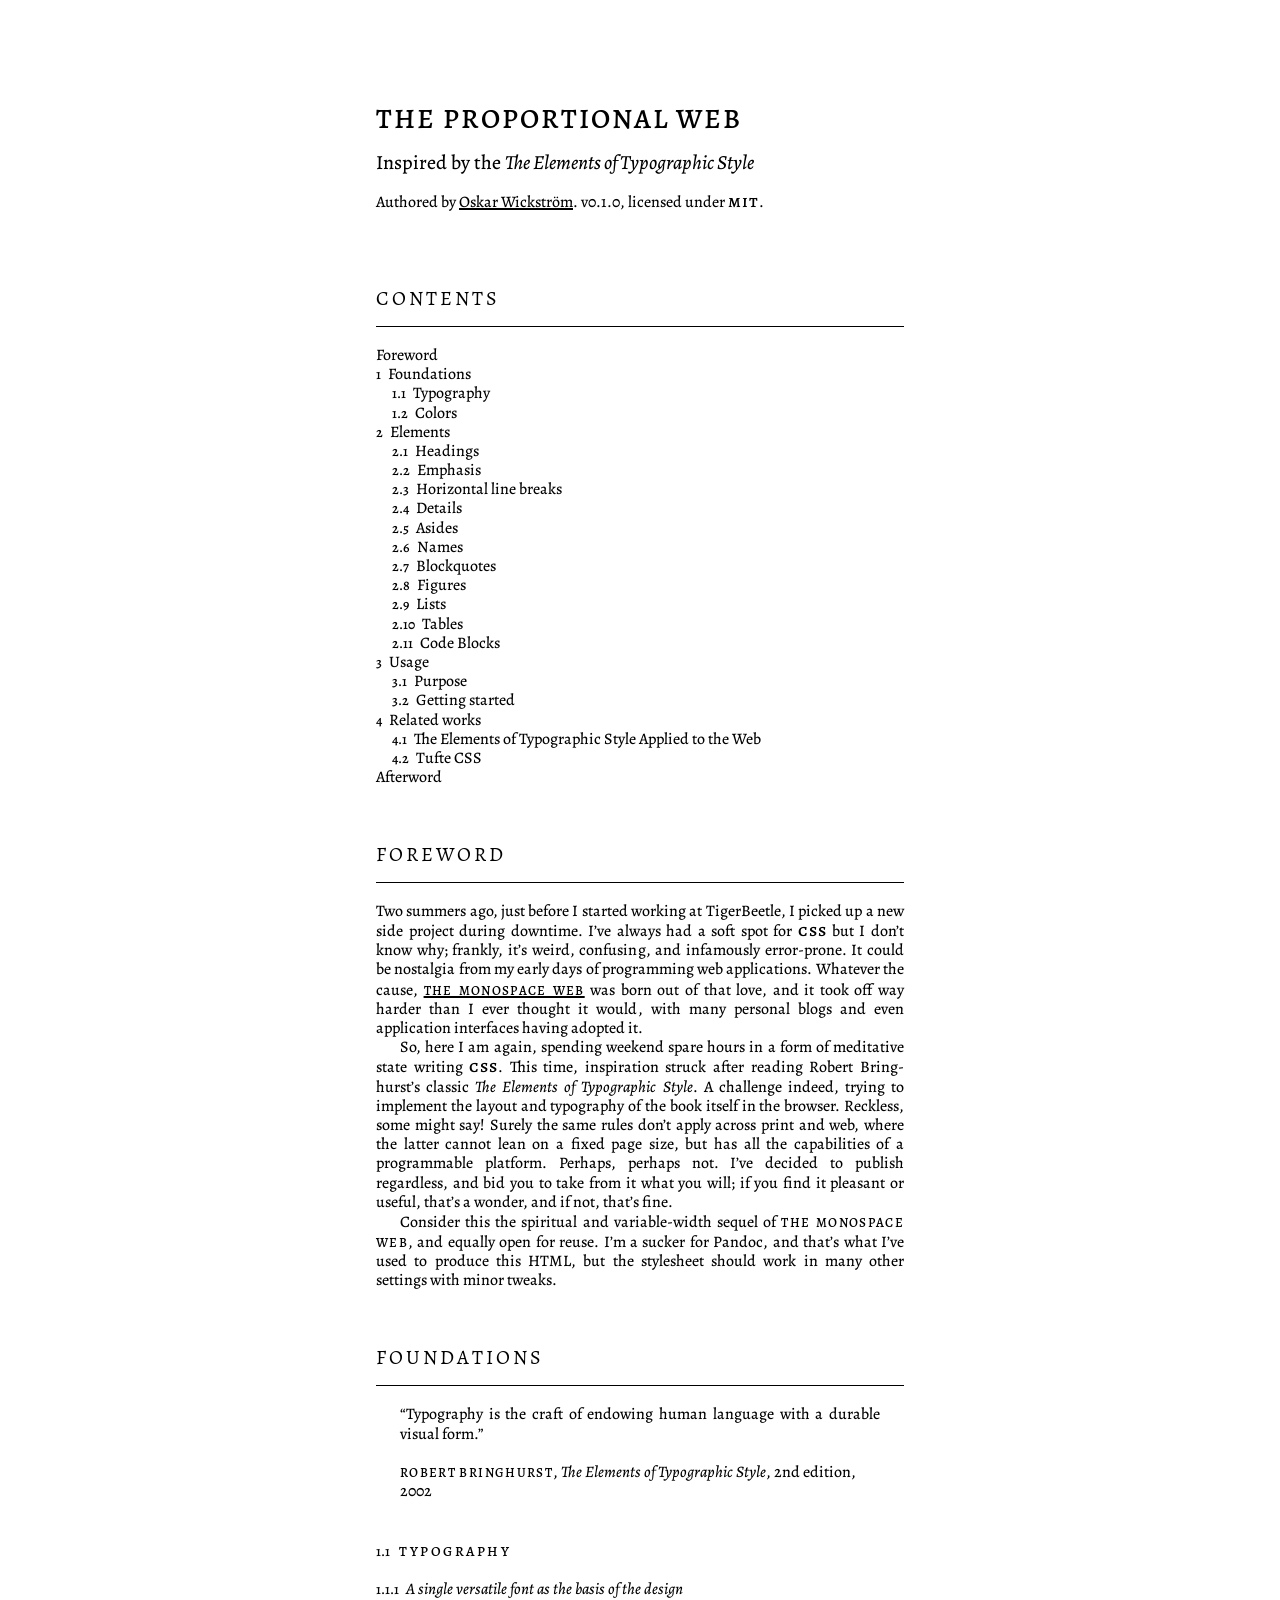
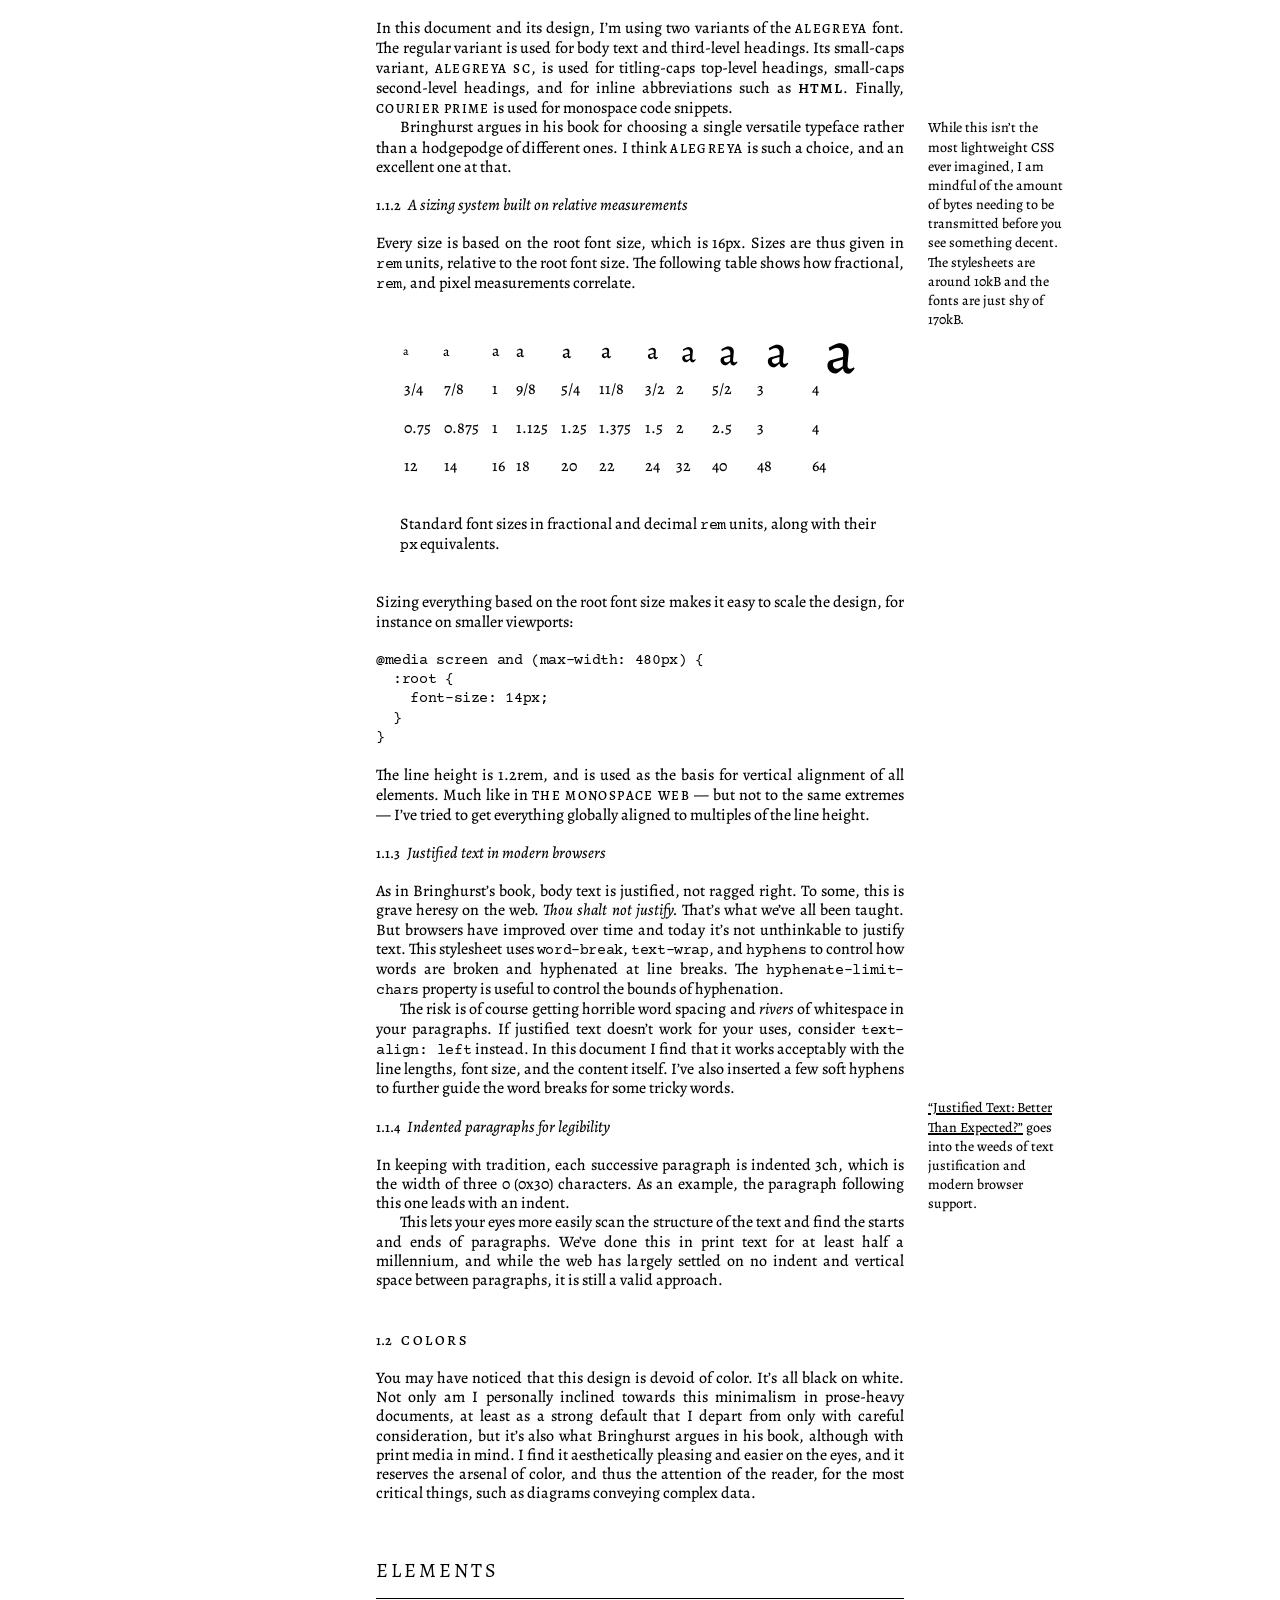
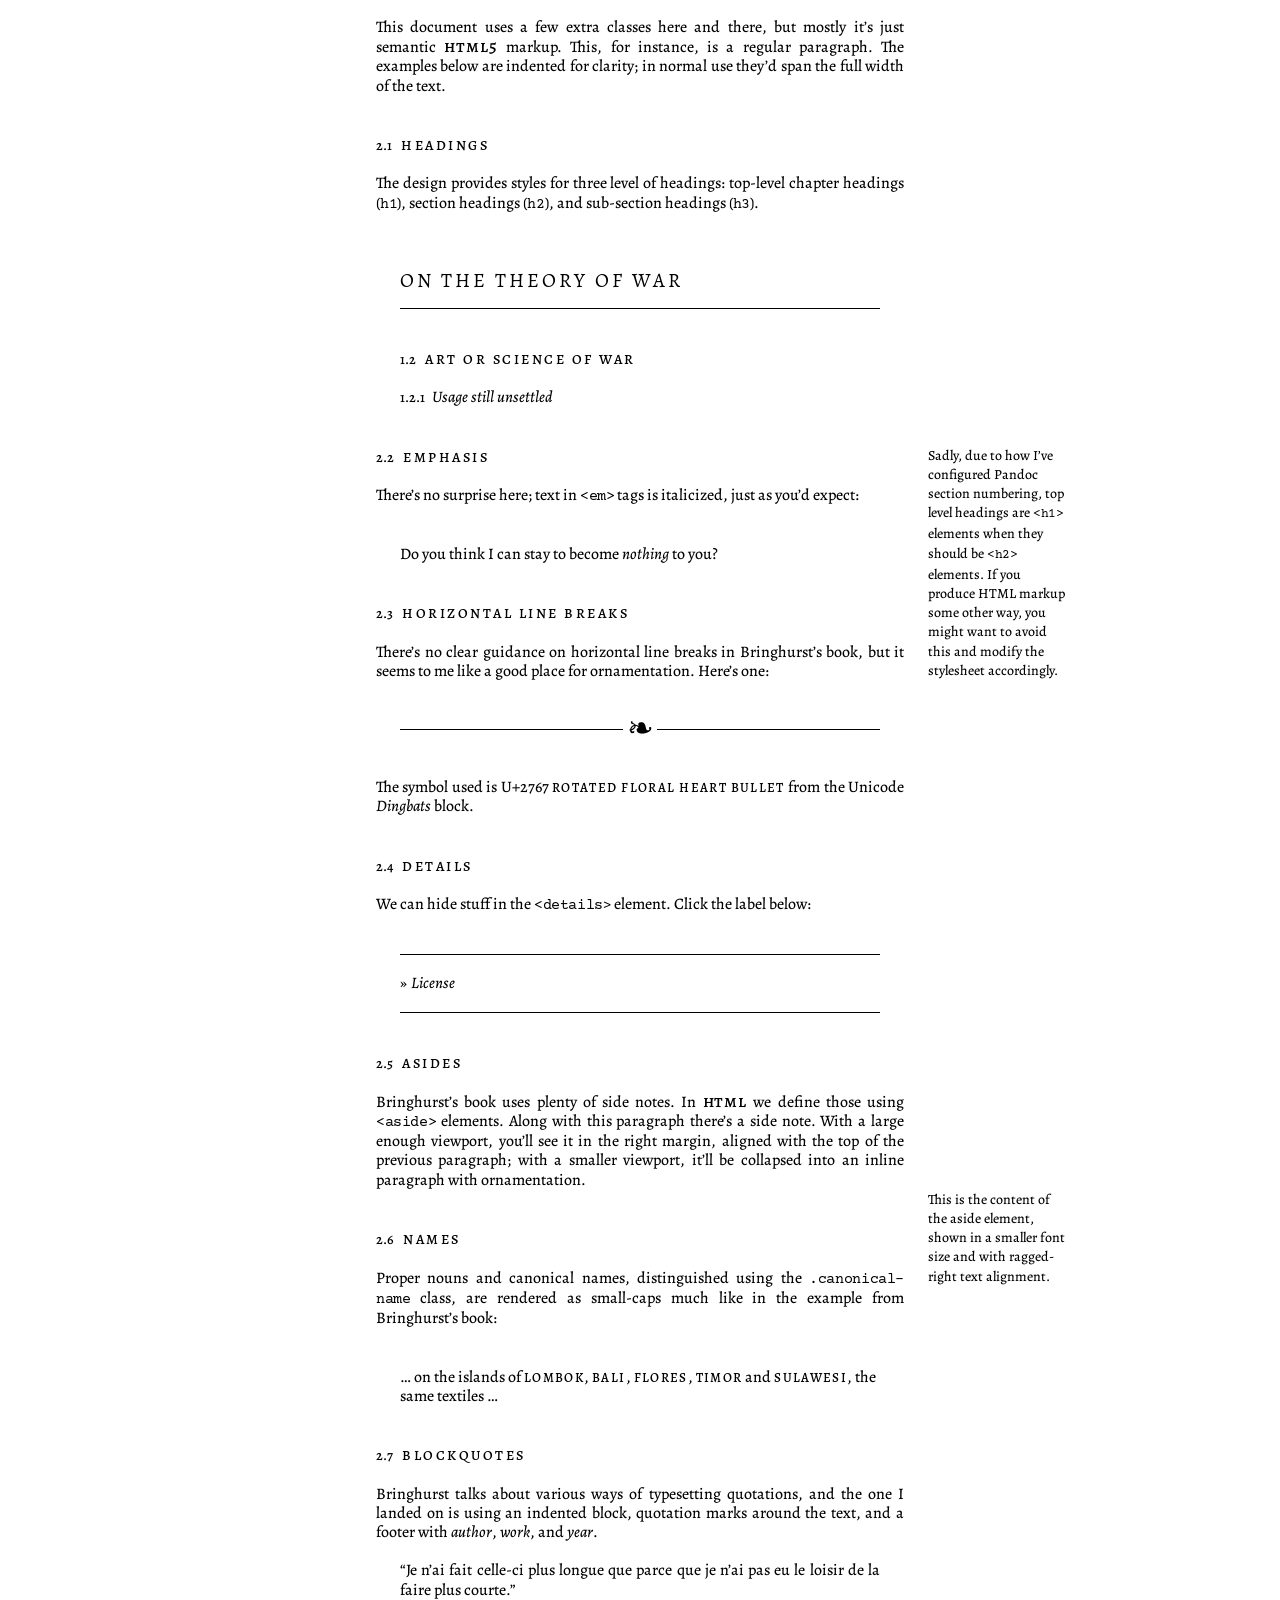
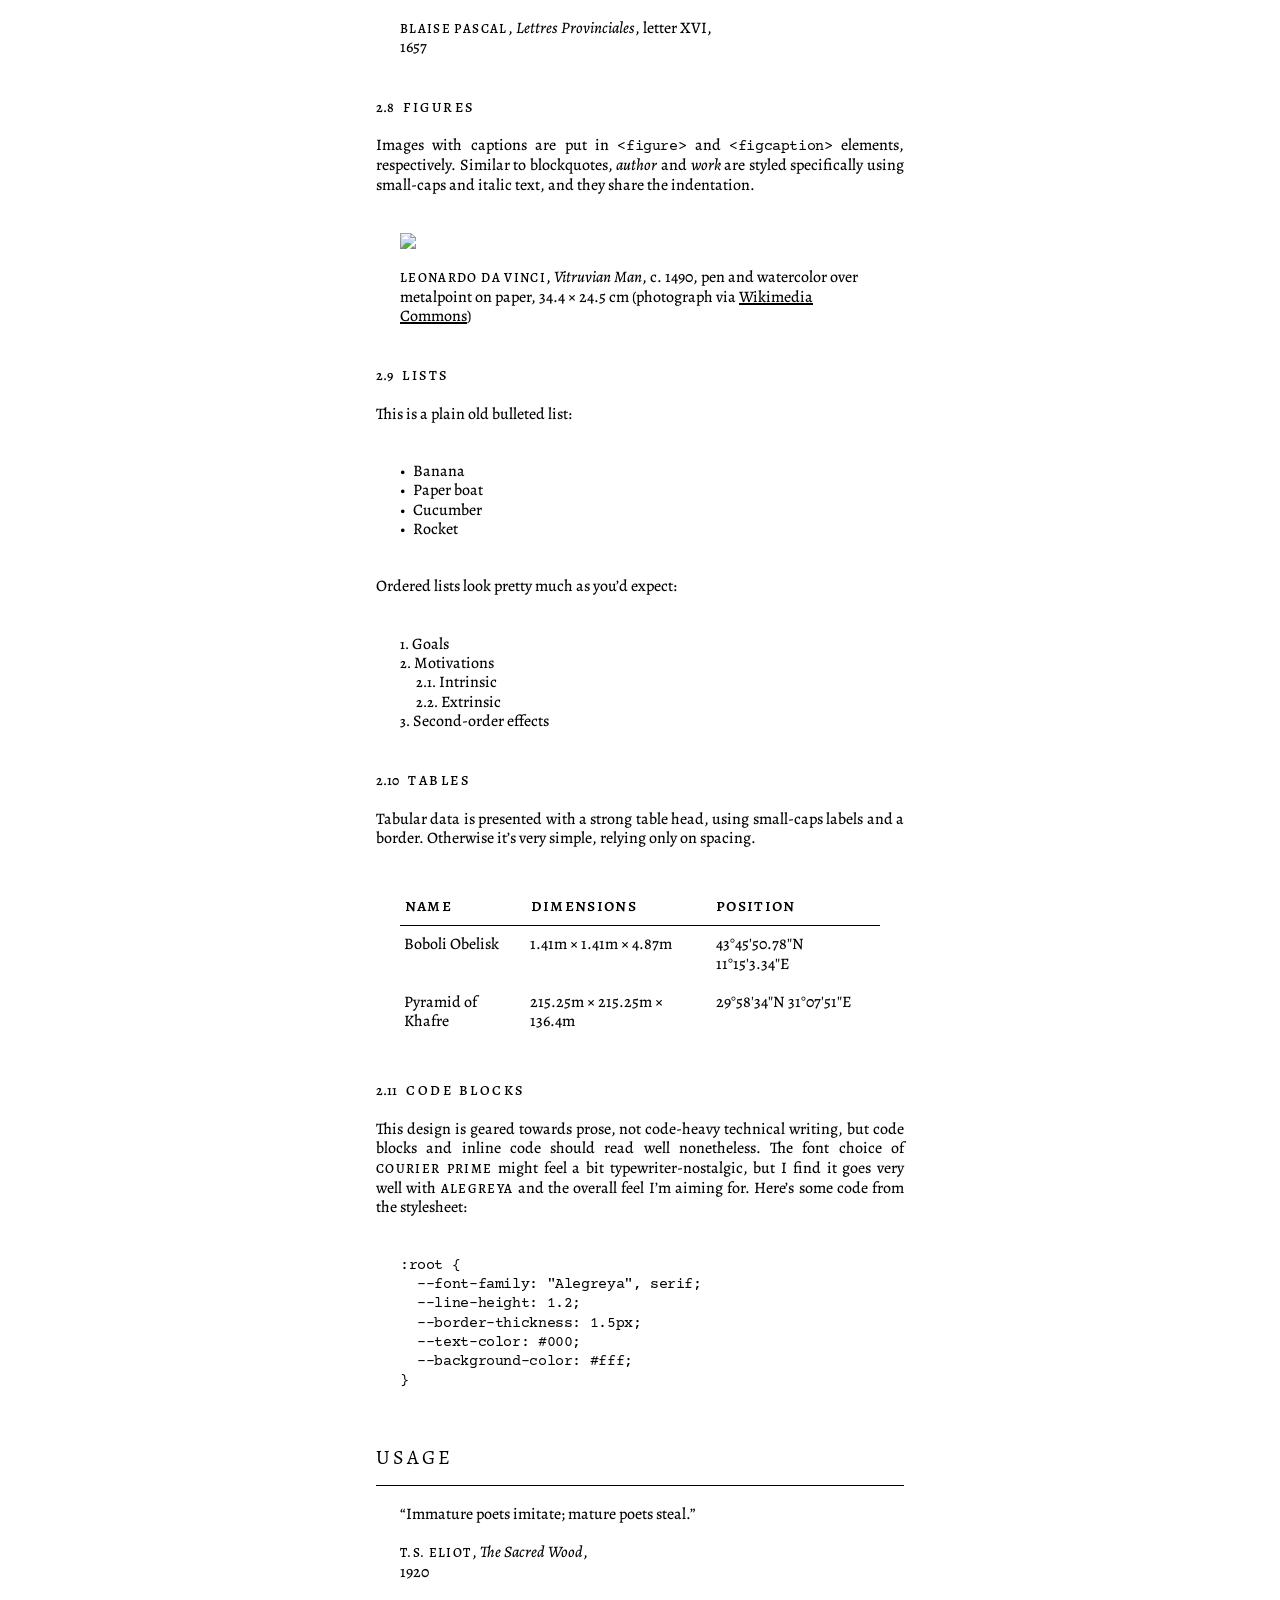
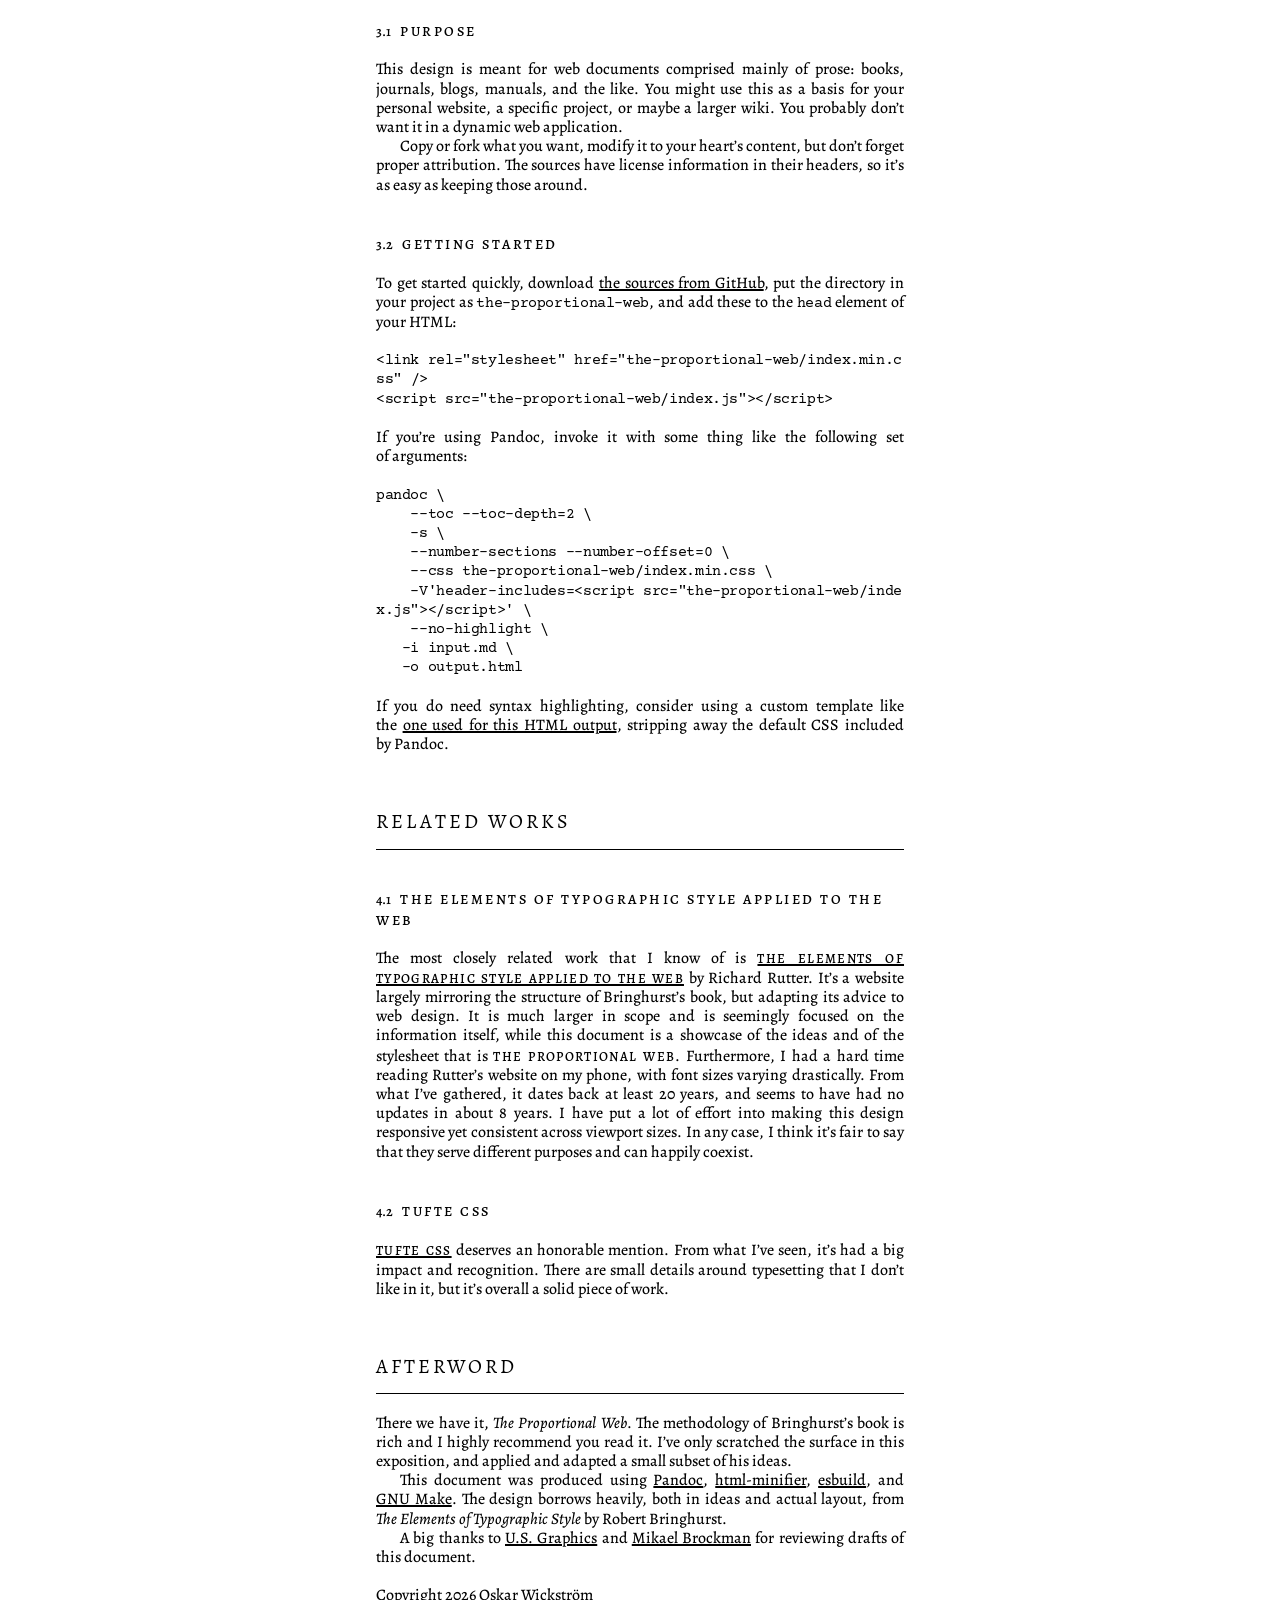
==== commit 83b2acc4: "related works" ====
--- a/index.html
+++ b/index.html
@@ -1,4 +1,4 @@
-<!DOCTYPE html><html xmlns="http://www.w3.org/1999/xhtml" lang="en" xml:lang="en"><head><meta charset="utf-8"><meta name="generator" content="pandoc"><meta name="viewport" content="width=device-width,initial-scale=1,user-scalable=yes"><meta name="author" content="Oskar Wickström"><title>The Proportional Web</title><link rel="stylesheet" href="index.css"><link rel="stylesheet" href="src/demo/demo.css"><script src="index.js"></script></head><body><header><h1 class="title">The Proportional Web</h1><p class="subtitle">Inspired by the <em>The Elements of Typographic Style</em></p><p>Authored by <cite><a href="https://wickstrom.tech">Oskar Wickström</a></cite>. <span class="version">v0.1.0</span>, licensed under <a><abbr>MIT</abbr></a>.</p></header><nav id="TOC" role="doc-toc"><h2 id="toc-title">Contents</h2><ul class="incremental"><li><a href="#foreword" id="toc-foreword">Foreword</a></li><li><a href="#foundations" id="toc-foundations"><span class="toc-section-number">1</span> Foundations</a><ul class="incremental"><li><a href="#typography" id="toc-typography"><span class="toc-section-number">1.1</span> Typography</a></li><li><a href="#colors" id="toc-colors"><span class="toc-section-number">1.2</span> Colors</a></li></ul></li><li><a href="#elements" id="toc-elements"><span class="toc-section-number">2</span> Elements</a><ul class="incremental"><li><a href="#headings" id="toc-headings"><span class="toc-section-number">2.1</span> Headings</a></li><li><a href="#emphasis" id="toc-emphasis"><span class="toc-section-number">2.2</span> Emphasis</a></li><li><a href="#horizontal-line-breaks" id="toc-horizontal-line-breaks"><span class="toc-section-number">2.3</span> Horizontal line breaks</a></li><li><a href="#details" id="toc-details"><span class="toc-section-number">2.4</span> Details</a></li><li><a href="#asides" id="toc-asides"><span class="toc-section-number">2.5</span> Asides</a></li><li><a href="#names" id="toc-names"><span class="toc-section-number">2.6</span> Names</a></li><li><a href="#blockquotes" id="toc-blockquotes"><span class="toc-section-number">2.7</span> Blockquotes</a></li><li><a href="#figures" id="toc-figures"><span class="toc-section-number">2.8</span> Figures</a></li><li><a href="#lists" id="toc-lists"><span class="toc-section-number">2.9</span> Lists</a></li><li><a href="#tables" id="toc-tables"><span class="toc-section-number">2.10</span> Tables</a></li><li><a href="#code-blocks" id="toc-code-blocks"><span class="toc-section-number">2.11</span> Code Blocks</a></li></ul></li><li><a href="#usage" id="toc-usage"><span class="toc-section-number">3</span> Usage</a><ul class="incremental"><li><a href="#purpose" id="toc-purpose"><span class="toc-section-number">3.1</span> Purpose</a></li><li><a href="#getting-started" id="toc-getting-started"><span class="toc-section-number">3.2</span> Getting started</a></li></ul></li><li><a href="#colophon" id="toc-colophon">Colophon</a></li></ul></nav><h1 class="unnumbered" id="foreword">Foreword</h1><p>Two summers ago, just before I started working at TigerBeetle, I picked up a new side project during downtime. I’ve always had a soft spot for <abbr>CSS</abbr> but I don’t know why; frankly, it’s weird, confusing, and infamously error-prone. It could be nostalgia from my early days of programming web applications. Whatever the cause, <a href="https://owickstrom.github.io/the-monospace-web/" class="canonical-name">The Mono­space Web</a> was born out of that love, and it took off way harder than I ever thought it would, with many personal blogs and even application interfaces having adopted it.</p><p>So, here I am again, spending weekend spare hours in a form of meditative state writing <abbr>CSS</abbr>. This time, inspiration struck after reading Robert Bring­hurst’s classic <em>The Elements of Typographic Style</em>. A challenge indeed, trying to implement the layout and typography of the book itself in the browser. Reckless, some might say! Surely the same rules don’t apply across print and web, where the latter cannot lean on a fixed page size, but has all the capabilities of a programmable platform. Perhaps, perhaps not. I’ve decided to publish regardless, and bid you to take from it what you will; if you find it pleasant or useful, that’s a wonder, and if not, that’s fine.</p><p>Consider this the spiritual and variable-width sequel of <span class="canonical-name">The Mono­space Web</span>, and equally open for reuse. I’m a sucker for Pandoc, and that’s what I’ve used to produce this HTML, but the stylesheet should work in many other settings with minor tweaks.</p><h1 data-number="1" id="foundations"><span class="header-section-number">1</span> Foundations</h1><blockquote><p>Typography is the craft of endowing human language with a durable visual form.</p><footer><span class="author">Robert Bringhurst</span>, <cite>The Elements of Typographic Style</cite>, 2nd edition, <span class="year">2002</span></footer></blockquote><h2 data-number="1.1" id="typography"><span class="header-section-number">1.1</span> Typography</h2><h3 data-number="1.1.1" id="a-single-versatile-font-as-the-basis-of-the-design"><span class="header-section-number">1.1.1</span> A single versatile font as the basis of the design</h3><p>In this document and its design, I’m using two variants of the <span class="canonical-name">Alegreya</span> font. The regular variant is used for body text and third-level headings. Its small-caps variant, <span class="canonical-name">Alegreya SC</span>, is used for titling-caps top-level headings, small-caps second-level headings, and for inline abbreviations such as <abbr>HTML</abbr>. Finally, <span class="canonical-name">Courier Prime</span> is used for monospace code snippets.</p><aside>While this isn’t the most lightweight CSS ever imagined, I am mindful of the amount of bytes needing to be transmitted before you see something decent. The stylesheets are around 10kB and the fonts are just shy of 170kB.</aside><p>Bringhurst argues in his book for choosing a single versatile typeface rather than a hodgepodge of different ones. I think <span class="canonical-name">Alegreya</span> is such a choice, and an excellent one at that.</p><h3 data-number="1.1.2" id="a-sizing-system-built-on-relative-measurements"><span class="header-section-number">1.1.2</span> A sizing system built on relative measurements</h3><p>Every size is based on the root font size, which is 16px. Sizes are thus given in <code>rem</code> units, relative to the root font size. The following table shows how fractional, <code>rem</code>, and pixel measurements correlate.</p><figure><table id="font-sizes"><tr><td style="font-size: calc((3rem / 4));">a</td><td style="font-size: calc((7rem / 8));">a</td><td style="font-size: 1rem;">a</td><td style="font-size: calc((9rem / 8));">a</td><td style="font-size: calc((5rem / 4));">a</td><td style="font-size: calc((11rem / 8));">a</td><td style="font-size: calc((3rem / 2));">a</td><td style="font-size: 2rem;">a</td><td style="font-size: calc((5rem / 2));">a</td><td style="font-size: 3rem;">a</td><td style="font-size: 4rem;">a</td></tr><tr><td>3/4</td><td>7/8</td><td>1</td><td>9/8</td><td>5/4</td><td>11/8</td><td>3/2</td><td>2</td><td>5/2</td><td>3</td><td>4</td></tr><tr><td>0.75</td><td>0.875</td><td>1</td><td>1.125</td><td>1.25</td><td>1.375</td><td>1.5</td><td>2</td><td>2.5</td><td>3</td><td>4</td></tr><tr><td>12</td><td>14</td><td>16</td><td>18</td><td>20</td><td>22</td><td>24</td><td>32</td><td>40</td><td>48</td><td>64</td></tr></table><figcaption>Standard font sizes in fractional and decimal <code>rem</code> units, along with their <code>px</code> equivalents.</figcaption></figure><p>Sizing everything based on the root font size makes it easy to scale the design, for instance on smaller viewports:</p><div class="sourceCode" id="cb1"><pre class="sourceCode css"><code class="sourceCode css"><span id="cb1-1"><a href="#cb1-1" aria-hidden="true" tabindex="-1"></a><span class="im">@media</span> <span class="an">screen</span> <span class="kw">and</span> <span class="fu">(</span><span class="kw">max-width</span><span class="ch">:</span> <span class="dv">480</span><span class="dt">px</span><span class="fu">)</span> {</span>
+<!DOCTYPE html><html xmlns="http://www.w3.org/1999/xhtml" lang="en" xml:lang="en"><head><meta charset="utf-8"><meta name="generator" content="pandoc"><meta name="viewport" content="width=device-width,initial-scale=1,user-scalable=yes"><meta name="author" content="Oskar Wickström"><title>The Proportional Web</title><link rel="stylesheet" href="index.css"><link rel="stylesheet" href="src/demo/demo.css"><script src="index.js"></script></head><body><header><h1 class="title">The Proportional Web</h1><p class="subtitle">Inspired by the <em>The Elements of Typographic Style</em></p><p>Authored by <cite><a href="https://wickstrom.tech">Oskar Wickström</a></cite>. <span class="version">v0.1.0</span>, licensed under <a><abbr>MIT</abbr></a>.</p></header><nav id="TOC" role="doc-toc"><h2 id="toc-title">Contents</h2><ul class="incremental"><li><a href="#foreword" id="toc-foreword">Foreword</a></li><li><a href="#foundations" id="toc-foundations"><span class="toc-section-number">1</span> Foundations</a><ul class="incremental"><li><a href="#typography" id="toc-typography"><span class="toc-section-number">1.1</span> Typography</a></li><li><a href="#colors" id="toc-colors"><span class="toc-section-number">1.2</span> Colors</a></li></ul></li><li><a href="#elements" id="toc-elements"><span class="toc-section-number">2</span> Elements</a><ul class="incremental"><li><a href="#headings" id="toc-headings"><span class="toc-section-number">2.1</span> Headings</a></li><li><a href="#emphasis" id="toc-emphasis"><span class="toc-section-number">2.2</span> Emphasis</a></li><li><a href="#horizontal-line-breaks" id="toc-horizontal-line-breaks"><span class="toc-section-number">2.3</span> Horizontal line breaks</a></li><li><a href="#details" id="toc-details"><span class="toc-section-number">2.4</span> Details</a></li><li><a href="#asides" id="toc-asides"><span class="toc-section-number">2.5</span> Asides</a></li><li><a href="#names" id="toc-names"><span class="toc-section-number">2.6</span> Names</a></li><li><a href="#blockquotes" id="toc-blockquotes"><span class="toc-section-number">2.7</span> Blockquotes</a></li><li><a href="#figures" id="toc-figures"><span class="toc-section-number">2.8</span> Figures</a></li><li><a href="#lists" id="toc-lists"><span class="toc-section-number">2.9</span> Lists</a></li><li><a href="#tables" id="toc-tables"><span class="toc-section-number">2.10</span> Tables</a></li><li><a href="#code-blocks" id="toc-code-blocks"><span class="toc-section-number">2.11</span> Code Blocks</a></li></ul></li><li><a href="#usage" id="toc-usage"><span class="toc-section-number">3</span> Usage</a><ul class="incremental"><li><a href="#purpose" id="toc-purpose"><span class="toc-section-number">3.1</span> Purpose</a></li><li><a href="#getting-started" id="toc-getting-started"><span class="toc-section-number">3.2</span> Getting started</a></li></ul></li><li><a href="#related-works" id="toc-related-works"><span class="toc-section-number">4</span> Related works</a><ul class="incremental"><li><a href="#the-elements-of-typographic-style-applied-to-the-web" id="toc-the-elements-of-typographic-style-applied-to-the-web"><span class="toc-section-number">4.1</span> The Elements of Typographic Style Applied to the Web</a></li><li><a href="#tufte-css" id="toc-tufte-css"><span class="toc-section-number">4.2</span> Tufte CSS</a></li></ul></li><li><a href="#afterword" id="toc-afterword">Afterword</a></li></ul></nav><h1 class="unnumbered" id="foreword">Foreword</h1><p>Two summers ago, just before I started working at TigerBeetle, I picked up a new side project during downtime. I’ve always had a soft spot for <abbr>CSS</abbr> but I don’t know why; frankly, it’s weird, confusing, and infamously error-prone. It could be nostalgia from my early days of programming web applications. Whatever the cause, <a href="https://owickstrom.github.io/the-monospace-web/" class="canonical-name">The Mono­space Web</a> was born out of that love, and it took off way harder than I ever thought it would, with many personal blogs and even application interfaces having adopted it.</p><p>So, here I am again, spending weekend spare hours in a form of meditative state writing <abbr>CSS</abbr>. This time, inspiration struck after reading Robert Bring­hurst’s classic <em>The Elements of Typographic Style</em>. A challenge indeed, trying to implement the layout and typography of the book itself in the browser. Reckless, some might say! Surely the same rules don’t apply across print and web, where the latter cannot lean on a fixed page size, but has all the capabilities of a programmable platform. Perhaps, perhaps not. I’ve decided to publish regardless, and bid you to take from it what you will; if you find it pleasant or useful, that’s a wonder, and if not, that’s fine.</p><p>Consider this the spiritual and variable-width sequel of <span class="canonical-name">The Mono­space Web</span>, and equally open for reuse. I’m a sucker for Pandoc, and that’s what I’ve used to produce this HTML, but the stylesheet should work in many other settings with minor tweaks.</p><h1 data-number="1" id="foundations"><span class="header-section-number">1</span> Foundations</h1><blockquote><p>Typography is the craft of endowing human language with a durable visual form.</p><footer><span class="author">Robert Bringhurst</span>, <cite>The Elements of Typographic Style</cite>, 2nd edition, <span class="year">2002</span></footer></blockquote><h2 data-number="1.1" id="typography"><span class="header-section-number">1.1</span> Typography</h2><h3 data-number="1.1.1" id="a-single-versatile-font-as-the-basis-of-the-design"><span class="header-section-number">1.1.1</span> A single versatile font as the basis of the design</h3><p>In this document and its design, I’m using two variants of the <span class="canonical-name">Alegreya</span> font. The regular variant is used for body text and third-level headings. Its small-caps variant, <span class="canonical-name">Alegreya SC</span>, is used for titling-caps top-level headings, small-caps second-level headings, and for inline abbreviations such as <abbr>HTML</abbr>. Finally, <span class="canonical-name">Courier Prime</span> is used for monospace code snippets.</p><aside>While this isn’t the most lightweight CSS ever imagined, I am mindful of the amount of bytes needing to be transmitted before you see something decent. The stylesheets are around 10kB and the fonts are just shy of 170kB.</aside><p>Bringhurst argues in his book for choosing a single versatile typeface rather than a hodgepodge of different ones. I think <span class="canonical-name">Alegreya</span> is such a choice, and an excellent one at that.</p><h3 data-number="1.1.2" id="a-sizing-system-built-on-relative-measurements"><span class="header-section-number">1.1.2</span> A sizing system built on relative measurements</h3><p>Every size is based on the root font size, which is 16px. Sizes are thus given in <code>rem</code> units, relative to the root font size. The following table shows how fractional, <code>rem</code>, and pixel measurements correlate.</p><figure><table id="font-sizes"><tr><td style="font-size: calc((3rem / 4));">a</td><td style="font-size: calc((7rem / 8));">a</td><td style="font-size: 1rem;">a</td><td style="font-size: calc((9rem / 8));">a</td><td style="font-size: calc((5rem / 4));">a</td><td style="font-size: calc((11rem / 8));">a</td><td style="font-size: calc((3rem / 2));">a</td><td style="font-size: 2rem;">a</td><td style="font-size: calc((5rem / 2));">a</td><td style="font-size: 3rem;">a</td><td style="font-size: 4rem;">a</td></tr><tr><td>3/4</td><td>7/8</td><td>1</td><td>9/8</td><td>5/4</td><td>11/8</td><td>3/2</td><td>2</td><td>5/2</td><td>3</td><td>4</td></tr><tr><td>0.75</td><td>0.875</td><td>1</td><td>1.125</td><td>1.25</td><td>1.375</td><td>1.5</td><td>2</td><td>2.5</td><td>3</td><td>4</td></tr><tr><td>12</td><td>14</td><td>16</td><td>18</td><td>20</td><td>22</td><td>24</td><td>32</td><td>40</td><td>48</td><td>64</td></tr></table><figcaption>Standard font sizes in fractional and decimal <code>rem</code> units, along with their <code>px</code> equivalents.</figcaption></figure><p>Sizing everything based on the root font size makes it easy to scale the design, for instance on smaller viewports:</p><div class="sourceCode" id="cb1"><pre class="sourceCode css"><code class="sourceCode css"><span id="cb1-1"><a href="#cb1-1" aria-hidden="true" tabindex="-1"></a><span class="im">@media</span> <span class="an">screen</span> <span class="kw">and</span> <span class="fu">(</span><span class="kw">max-width</span><span class="ch">:</span> <span class="dv">480</span><span class="dt">px</span><span class="fu">)</span> {</span>
 <span id="cb1-2"><a href="#cb1-2" aria-hidden="true" tabindex="-1"></a>  <span class="in">:root</span> {</span>
 <span id="cb1-3"><a href="#cb1-3" aria-hidden="true" tabindex="-1"></a>    <span class="kw">font-size</span><span class="ch">:</span> <span class="dv">14</span><span class="dt">px</span><span class="op">;</span></span>
 <span id="cb1-4"><a href="#cb1-4" aria-hidden="true" tabindex="-1"></a>  }</span>
@@ -17,4 +17,4 @@
 <span id="cb4-6"><a href="#cb4-6" aria-hidden="true" tabindex="-1"></a>    <span class="at">-V</span><span class="st">&#39;header-includes=&lt;script src=&quot;the-proportional-web/index.js&quot;&gt;&lt;/script&gt;&#39;</span> <span class="dt">\</span></span>
 <span id="cb4-7"><a href="#cb4-7" aria-hidden="true" tabindex="-1"></a>    <span class="at">--no-highlight</span> <span class="dt">\</span></span>
 <span id="cb4-8"><a href="#cb4-8" aria-hidden="true" tabindex="-1"></a>   <span class="at">-i</span> input.md <span class="dt">\</span></span>
-<span id="cb4-9"><a href="#cb4-9" aria-hidden="true" tabindex="-1"></a>   <span class="at">-o</span> output.html</span></code></pre></div><p>If you do need syntax highlighting, consider using a custom template like the <a href="https://github.com/owickstrom/the-proportional-web/blob/main/src/demo/template.html">one used for this HTML output</a>, stripping away the default CSS included by Pandoc.</p><h1 class="unnumbered" id="colophon">Colophon</h1><p>There we have it, <em>The Proportional Web</em>. The methodology of Bringhurst’s book is rich and I highly recommend you read it. I’ve only scratched the surface in this exposition, and applied and adapted a small subset of his ideas.</p><p>This document was produced using <a href="https://hackage.haskell.org/package/pandoc-cli">Pandoc</a>, <a href="https://github.com/kangax/html-minifier">html-minifier</a>, <a href="https://esbuild.github.io/">esbuild</a>, and <a href="https://www.gnu.org/software/make/">GNU Make</a>. The design borrows heavily, both in ideas and actual layout, from <em>The Elements of Typographic Style</em> by Robert Bringhurst.</p><p>A big thanks to <a href="https://x.com/usgraphics">U.S. Graphics</a> and <a href="https://x.com/meekaale">Mikael Brockman</a> for reviewing drafts of this document.</p><footer>Copyright 2026 Oskar Wickström</footer></body></html>+<span id="cb4-9"><a href="#cb4-9" aria-hidden="true" tabindex="-1"></a>   <span class="at">-o</span> output.html</span></code></pre></div><p>If you do need syntax highlighting, consider using a custom template like the <a href="https://github.com/owickstrom/the-proportional-web/blob/main/src/demo/template.html">one used for this HTML output</a>, stripping away the default CSS included by Pandoc.</p><h1 data-number="4" id="related-works"><span class="header-section-number">4</span> Related works</h1><h2 data-number="4.1" id="the-elements-of-typographic-style-applied-to-the-web"><span class="header-section-number">4.1</span> The Elements of Typographic Style Applied to the Web</h2><p>The most closely related work that I know of is <a href="https://webtypography.net/" class="canonical-name">The Elements of Typographic Style Applied to the Web</a> by Richard Rutter. It’s a website largely mirroring the structure of Bringhurst’s book, but adapting its advice to web design. It is much larger in scope and is seemingly focused on the information itself, while this document is a showcase of the ideas and of the stylesheet that is <span class="canonical-name">The Proportional Web</span>. Furthermore, I had a hard time reading Rutter’s website on my phone, with font sizes varying drastically. From what I’ve gathered, it dates back at least 20 years, and seems to have had no updates in about 8 years. I have put a lot of effort into making this design responsive yet consistent across viewport sizes. In any case, I think it’s fair to say that they serve different purposes and can happily coexist.</p><h2 data-number="4.2" id="tufte-css"><span class="header-section-number">4.2</span> Tufte CSS</h2><p><a href="https://edwardtufte.github.io/tufte-css/" class="canonical-name">Tufte CSS</a> deserves an honorable mention. From what I’ve seen, it’s had a big impact and recognition. There are small details around typesetting that I don’t like in it, but it’s overall a solid piece of work.</p><h1 class="unnumbered" id="afterword">Afterword</h1><p>There we have it, <em>The Proportional Web</em>. The methodology of Bringhurst’s book is rich and I highly recommend you read it. I’ve only scratched the surface in this exposition, and applied and adapted a small subset of his ideas.</p><p>This document was produced using <a href="https://hackage.haskell.org/package/pandoc-cli">Pandoc</a>, <a href="https://github.com/kangax/html-minifier">html-minifier</a>, <a href="https://esbuild.github.io/">esbuild</a>, and <a href="https://www.gnu.org/software/make/">GNU Make</a>. The design borrows heavily, both in ideas and actual layout, from <em>The Elements of Typographic Style</em> by Robert Bringhurst.</p><p>A big thanks to <a href="https://x.com/usgraphics">U.S. Graphics</a> and <a href="https://x.com/meekaale">Mikael Brockman</a> for reviewing drafts of this document.</p><footer>Copyright 2026 Oskar Wickström</footer></body></html>
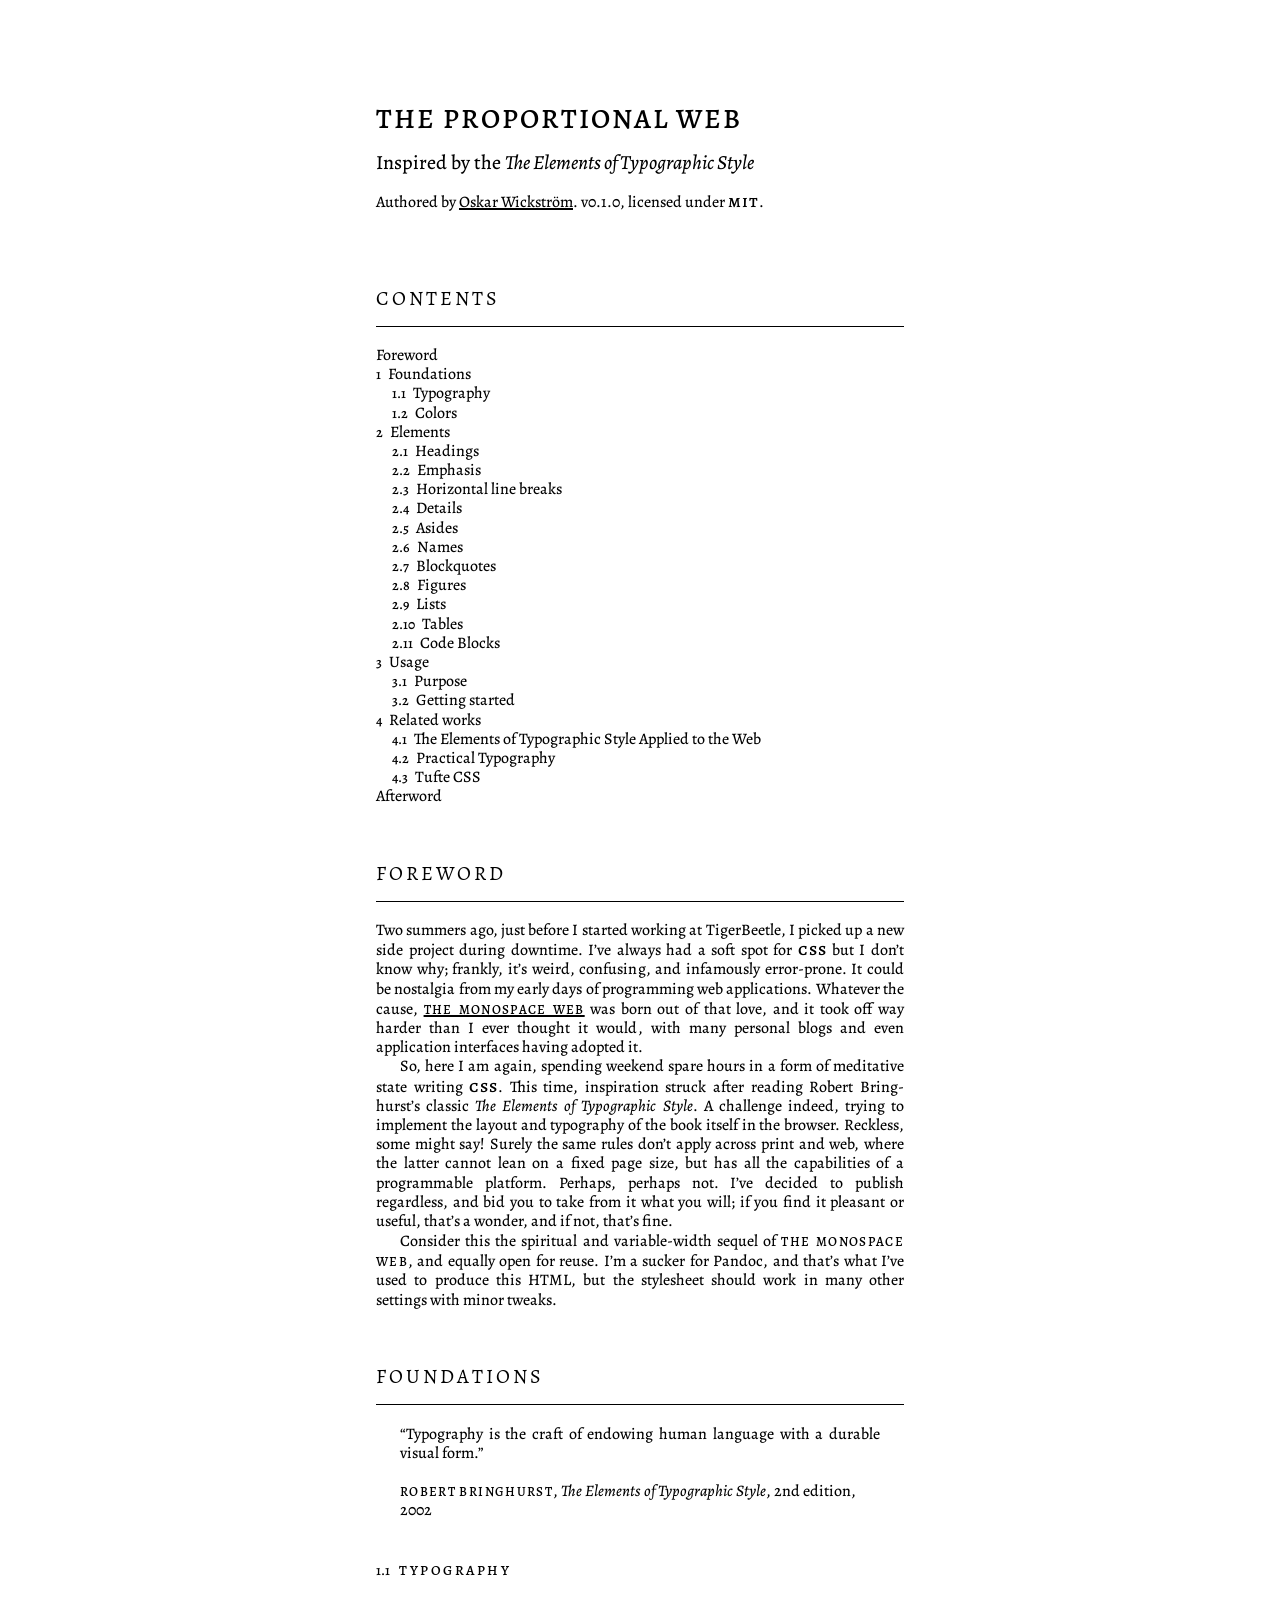
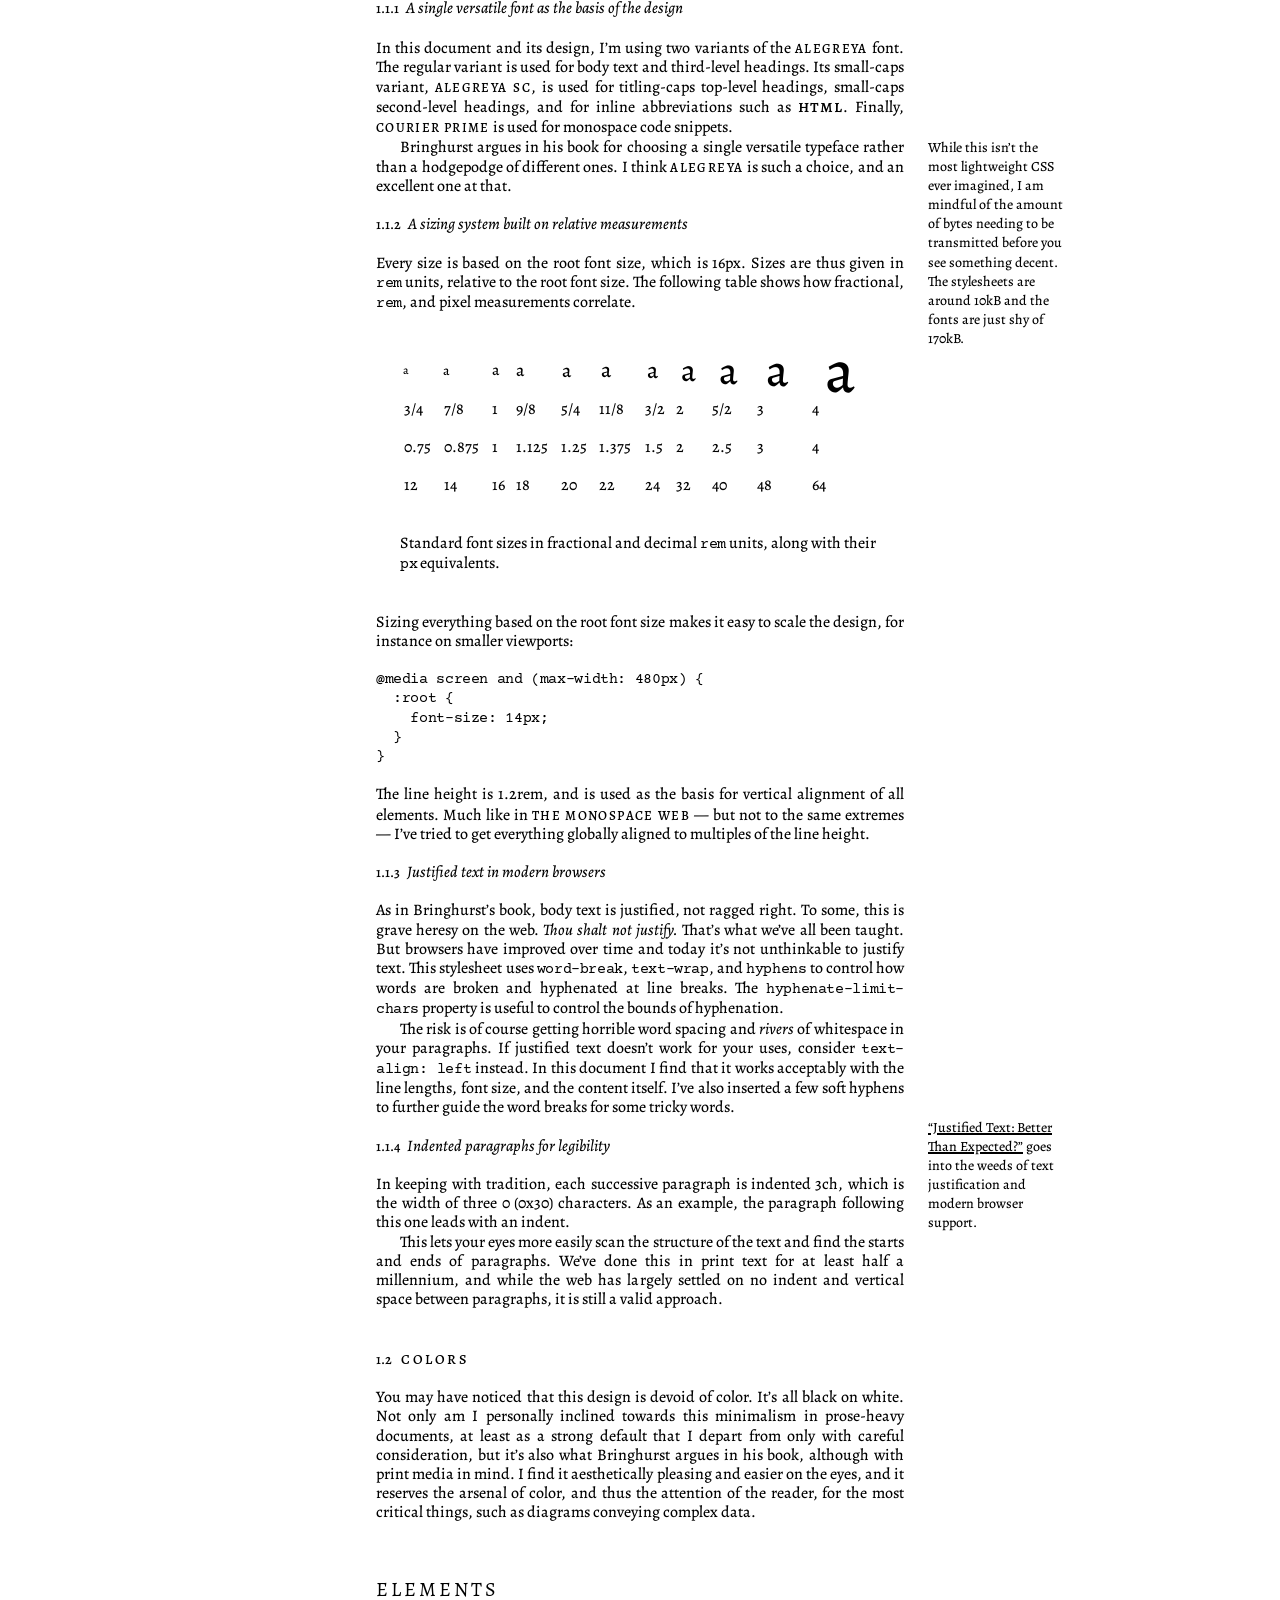
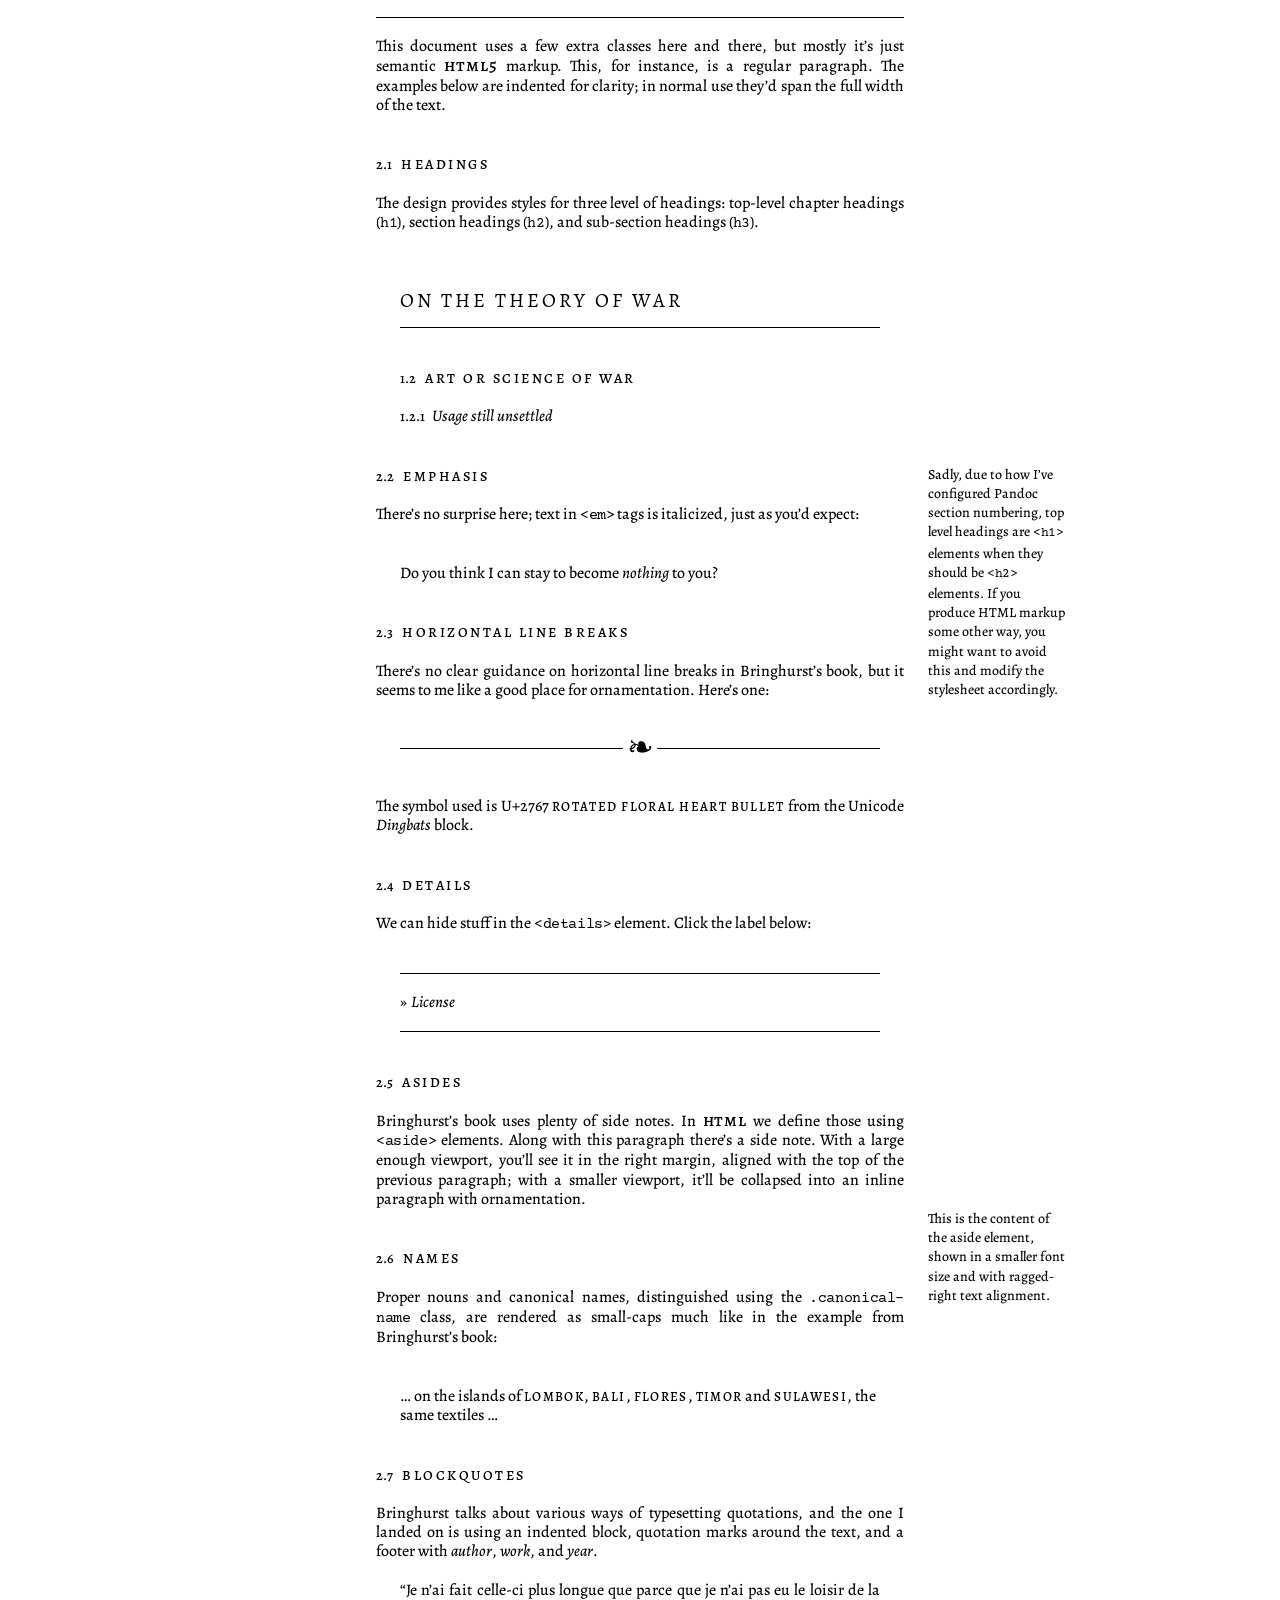
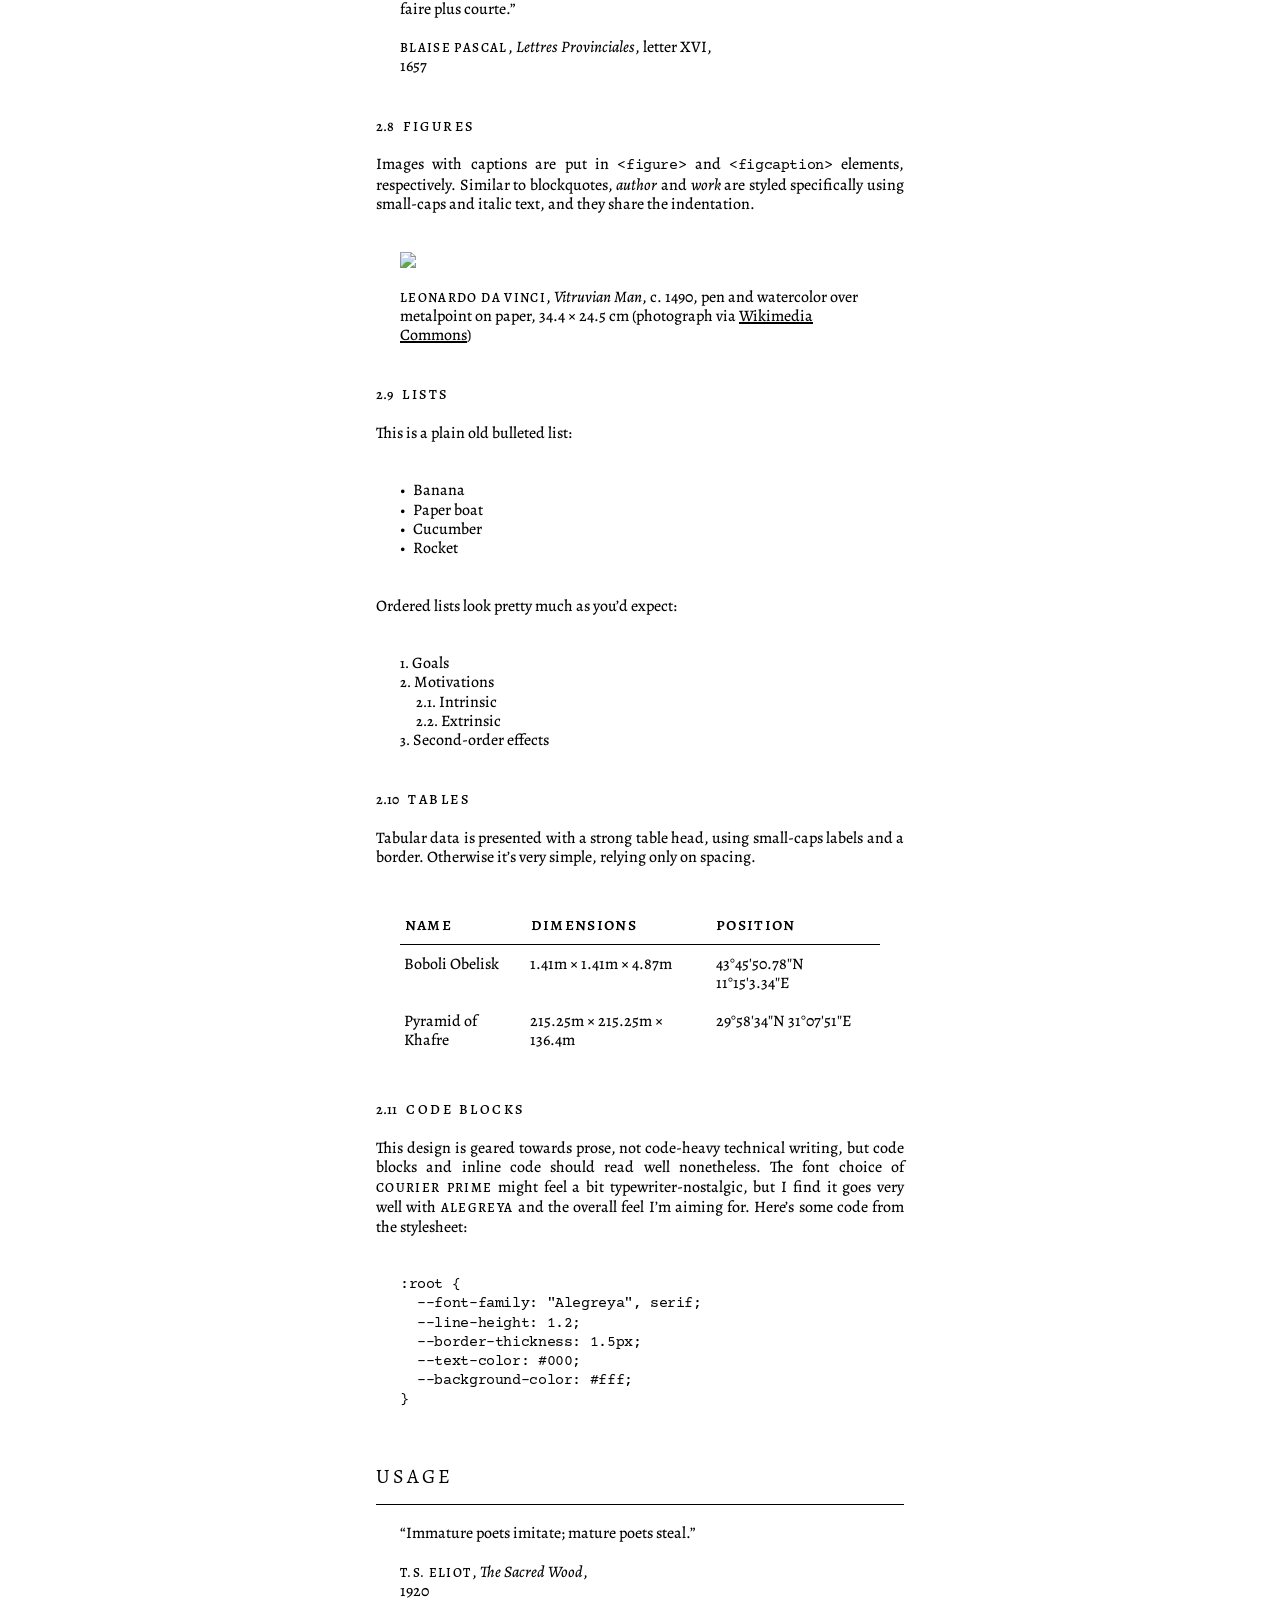
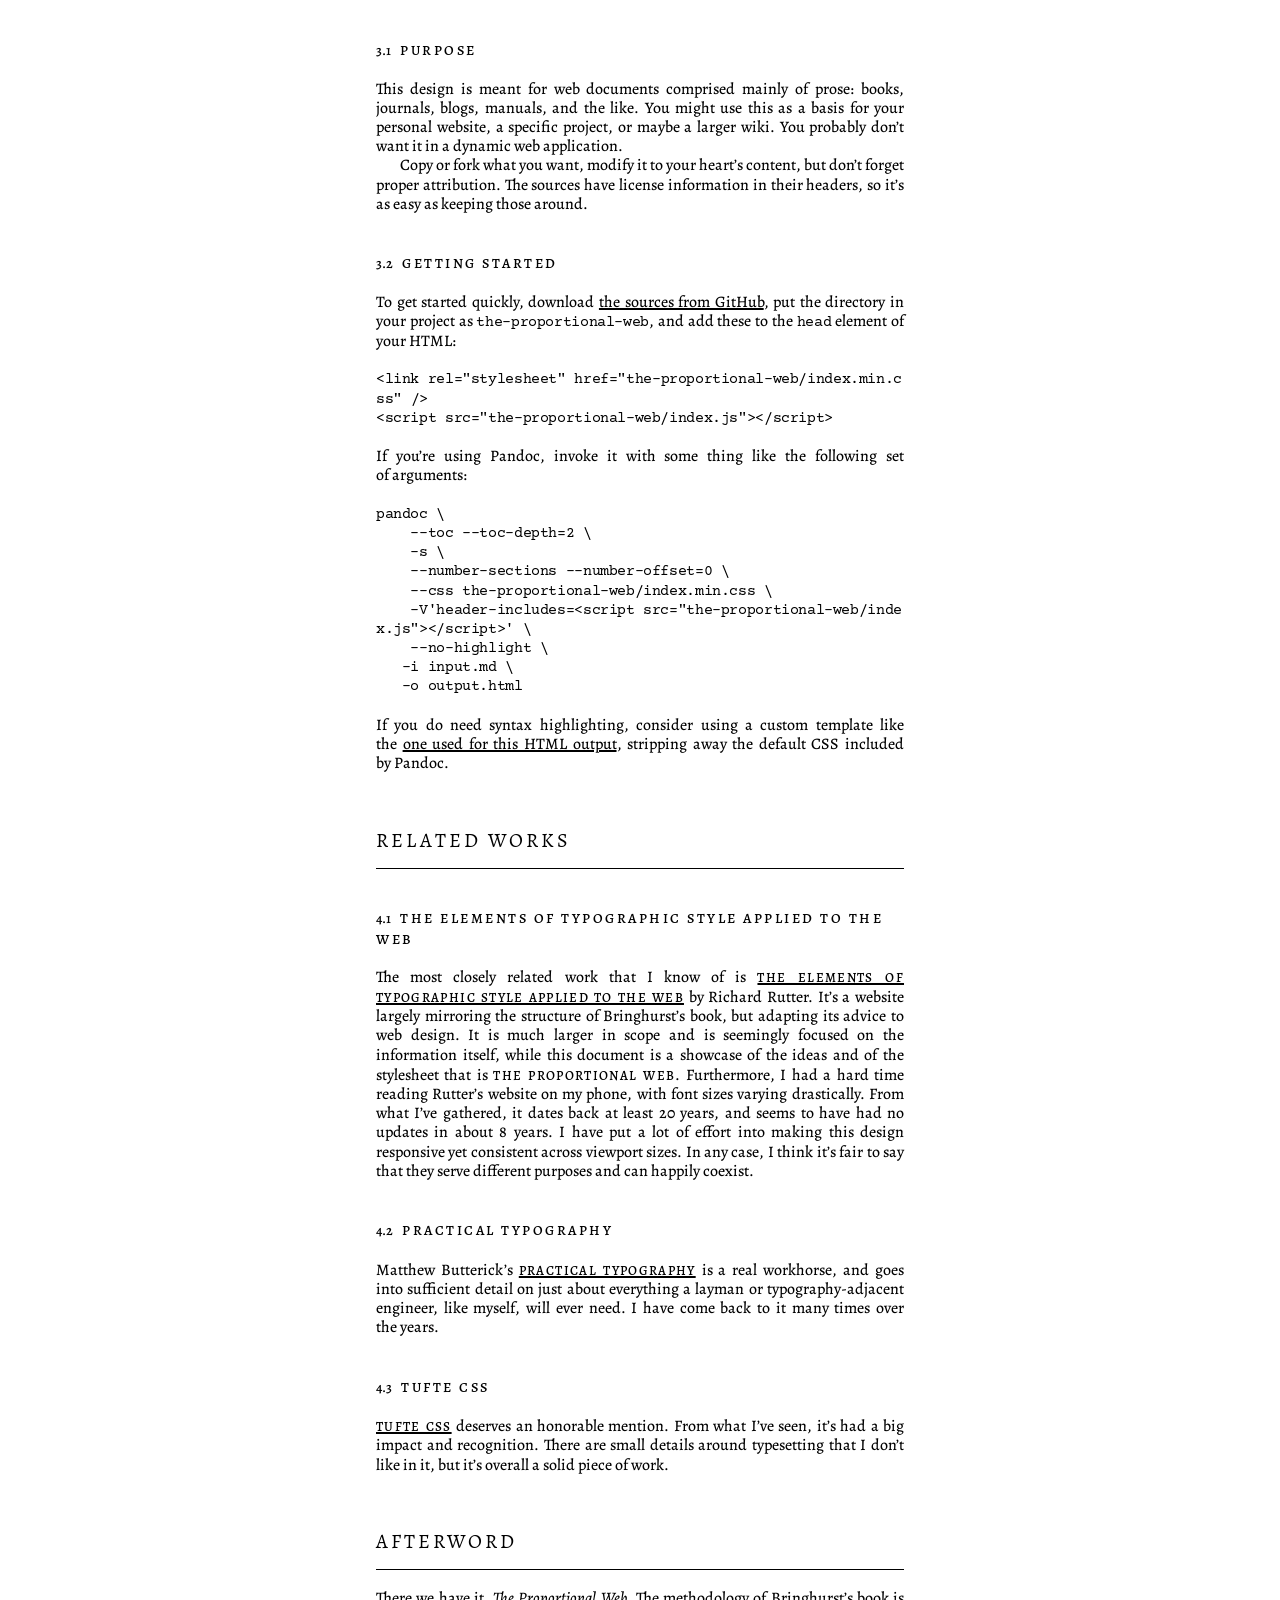
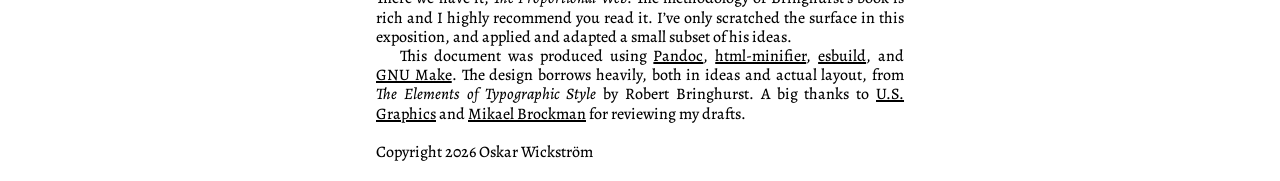
==== commit f29ff572: "afterword and mention butterick's site" ====
--- a/index.html
+++ b/index.html
@@ -1,4 +1,4 @@
-<!DOCTYPE html><html xmlns="http://www.w3.org/1999/xhtml" lang="en" xml:lang="en"><head><meta charset="utf-8"><meta name="generator" content="pandoc"><meta name="viewport" content="width=device-width,initial-scale=1,user-scalable=yes"><meta name="author" content="Oskar Wickström"><title>The Proportional Web</title><link rel="stylesheet" href="index.css"><link rel="stylesheet" href="src/demo/demo.css"><script src="index.js"></script></head><body><header><h1 class="title">The Proportional Web</h1><p class="subtitle">Inspired by the <em>The Elements of Typographic Style</em></p><p>Authored by <cite><a href="https://wickstrom.tech">Oskar Wickström</a></cite>. <span class="version">v0.1.0</span>, licensed under <a><abbr>MIT</abbr></a>.</p></header><nav id="TOC" role="doc-toc"><h2 id="toc-title">Contents</h2><ul class="incremental"><li><a href="#foreword" id="toc-foreword">Foreword</a></li><li><a href="#foundations" id="toc-foundations"><span class="toc-section-number">1</span> Foundations</a><ul class="incremental"><li><a href="#typography" id="toc-typography"><span class="toc-section-number">1.1</span> Typography</a></li><li><a href="#colors" id="toc-colors"><span class="toc-section-number">1.2</span> Colors</a></li></ul></li><li><a href="#elements" id="toc-elements"><span class="toc-section-number">2</span> Elements</a><ul class="incremental"><li><a href="#headings" id="toc-headings"><span class="toc-section-number">2.1</span> Headings</a></li><li><a href="#emphasis" id="toc-emphasis"><span class="toc-section-number">2.2</span> Emphasis</a></li><li><a href="#horizontal-line-breaks" id="toc-horizontal-line-breaks"><span class="toc-section-number">2.3</span> Horizontal line breaks</a></li><li><a href="#details" id="toc-details"><span class="toc-section-number">2.4</span> Details</a></li><li><a href="#asides" id="toc-asides"><span class="toc-section-number">2.5</span> Asides</a></li><li><a href="#names" id="toc-names"><span class="toc-section-number">2.6</span> Names</a></li><li><a href="#blockquotes" id="toc-blockquotes"><span class="toc-section-number">2.7</span> Blockquotes</a></li><li><a href="#figures" id="toc-figures"><span class="toc-section-number">2.8</span> Figures</a></li><li><a href="#lists" id="toc-lists"><span class="toc-section-number">2.9</span> Lists</a></li><li><a href="#tables" id="toc-tables"><span class="toc-section-number">2.10</span> Tables</a></li><li><a href="#code-blocks" id="toc-code-blocks"><span class="toc-section-number">2.11</span> Code Blocks</a></li></ul></li><li><a href="#usage" id="toc-usage"><span class="toc-section-number">3</span> Usage</a><ul class="incremental"><li><a href="#purpose" id="toc-purpose"><span class="toc-section-number">3.1</span> Purpose</a></li><li><a href="#getting-started" id="toc-getting-started"><span class="toc-section-number">3.2</span> Getting started</a></li></ul></li><li><a href="#related-works" id="toc-related-works"><span class="toc-section-number">4</span> Related works</a><ul class="incremental"><li><a href="#the-elements-of-typographic-style-applied-to-the-web" id="toc-the-elements-of-typographic-style-applied-to-the-web"><span class="toc-section-number">4.1</span> The Elements of Typographic Style Applied to the Web</a></li><li><a href="#tufte-css" id="toc-tufte-css"><span class="toc-section-number">4.2</span> Tufte CSS</a></li></ul></li><li><a href="#afterword" id="toc-afterword">Afterword</a></li></ul></nav><h1 class="unnumbered" id="foreword">Foreword</h1><p>Two summers ago, just before I started working at TigerBeetle, I picked up a new side project during downtime. I’ve always had a soft spot for <abbr>CSS</abbr> but I don’t know why; frankly, it’s weird, confusing, and infamously error-prone. It could be nostalgia from my early days of programming web applications. Whatever the cause, <a href="https://owickstrom.github.io/the-monospace-web/" class="canonical-name">The Mono­space Web</a> was born out of that love, and it took off way harder than I ever thought it would, with many personal blogs and even application interfaces having adopted it.</p><p>So, here I am again, spending weekend spare hours in a form of meditative state writing <abbr>CSS</abbr>. This time, inspiration struck after reading Robert Bring­hurst’s classic <em>The Elements of Typographic Style</em>. A challenge indeed, trying to implement the layout and typography of the book itself in the browser. Reckless, some might say! Surely the same rules don’t apply across print and web, where the latter cannot lean on a fixed page size, but has all the capabilities of a programmable platform. Perhaps, perhaps not. I’ve decided to publish regardless, and bid you to take from it what you will; if you find it pleasant or useful, that’s a wonder, and if not, that’s fine.</p><p>Consider this the spiritual and variable-width sequel of <span class="canonical-name">The Mono­space Web</span>, and equally open for reuse. I’m a sucker for Pandoc, and that’s what I’ve used to produce this HTML, but the stylesheet should work in many other settings with minor tweaks.</p><h1 data-number="1" id="foundations"><span class="header-section-number">1</span> Foundations</h1><blockquote><p>Typography is the craft of endowing human language with a durable visual form.</p><footer><span class="author">Robert Bringhurst</span>, <cite>The Elements of Typographic Style</cite>, 2nd edition, <span class="year">2002</span></footer></blockquote><h2 data-number="1.1" id="typography"><span class="header-section-number">1.1</span> Typography</h2><h3 data-number="1.1.1" id="a-single-versatile-font-as-the-basis-of-the-design"><span class="header-section-number">1.1.1</span> A single versatile font as the basis of the design</h3><p>In this document and its design, I’m using two variants of the <span class="canonical-name">Alegreya</span> font. The regular variant is used for body text and third-level headings. Its small-caps variant, <span class="canonical-name">Alegreya SC</span>, is used for titling-caps top-level headings, small-caps second-level headings, and for inline abbreviations such as <abbr>HTML</abbr>. Finally, <span class="canonical-name">Courier Prime</span> is used for monospace code snippets.</p><aside>While this isn’t the most lightweight CSS ever imagined, I am mindful of the amount of bytes needing to be transmitted before you see something decent. The stylesheets are around 10kB and the fonts are just shy of 170kB.</aside><p>Bringhurst argues in his book for choosing a single versatile typeface rather than a hodgepodge of different ones. I think <span class="canonical-name">Alegreya</span> is such a choice, and an excellent one at that.</p><h3 data-number="1.1.2" id="a-sizing-system-built-on-relative-measurements"><span class="header-section-number">1.1.2</span> A sizing system built on relative measurements</h3><p>Every size is based on the root font size, which is 16px. Sizes are thus given in <code>rem</code> units, relative to the root font size. The following table shows how fractional, <code>rem</code>, and pixel measurements correlate.</p><figure><table id="font-sizes"><tr><td style="font-size: calc((3rem / 4));">a</td><td style="font-size: calc((7rem / 8));">a</td><td style="font-size: 1rem;">a</td><td style="font-size: calc((9rem / 8));">a</td><td style="font-size: calc((5rem / 4));">a</td><td style="font-size: calc((11rem / 8));">a</td><td style="font-size: calc((3rem / 2));">a</td><td style="font-size: 2rem;">a</td><td style="font-size: calc((5rem / 2));">a</td><td style="font-size: 3rem;">a</td><td style="font-size: 4rem;">a</td></tr><tr><td>3/4</td><td>7/8</td><td>1</td><td>9/8</td><td>5/4</td><td>11/8</td><td>3/2</td><td>2</td><td>5/2</td><td>3</td><td>4</td></tr><tr><td>0.75</td><td>0.875</td><td>1</td><td>1.125</td><td>1.25</td><td>1.375</td><td>1.5</td><td>2</td><td>2.5</td><td>3</td><td>4</td></tr><tr><td>12</td><td>14</td><td>16</td><td>18</td><td>20</td><td>22</td><td>24</td><td>32</td><td>40</td><td>48</td><td>64</td></tr></table><figcaption>Standard font sizes in fractional and decimal <code>rem</code> units, along with their <code>px</code> equivalents.</figcaption></figure><p>Sizing everything based on the root font size makes it easy to scale the design, for instance on smaller viewports:</p><div class="sourceCode" id="cb1"><pre class="sourceCode css"><code class="sourceCode css"><span id="cb1-1"><a href="#cb1-1" aria-hidden="true" tabindex="-1"></a><span class="im">@media</span> <span class="an">screen</span> <span class="kw">and</span> <span class="fu">(</span><span class="kw">max-width</span><span class="ch">:</span> <span class="dv">480</span><span class="dt">px</span><span class="fu">)</span> {</span>
+<!DOCTYPE html><html xmlns="http://www.w3.org/1999/xhtml" lang="en" xml:lang="en"><head><meta charset="utf-8"><meta name="generator" content="pandoc"><meta name="viewport" content="width=device-width,initial-scale=1,user-scalable=yes"><meta name="author" content="Oskar Wickström"><title>The Proportional Web</title><link rel="stylesheet" href="index.css"><link rel="stylesheet" href="src/demo/demo.css"><script src="index.js"></script></head><body><header><h1 class="title">The Proportional Web</h1><p class="subtitle">Inspired by the <em>The Elements of Typographic Style</em></p><p>Authored by <cite><a href="https://wickstrom.tech">Oskar Wickström</a></cite>. <span class="version">v0.1.0</span>, licensed under <a><abbr>MIT</abbr></a>.</p></header><nav id="TOC" role="doc-toc"><h2 id="toc-title">Contents</h2><ul class="incremental"><li><a href="#foreword" id="toc-foreword">Foreword</a></li><li><a href="#foundations" id="toc-foundations"><span class="toc-section-number">1</span> Foundations</a><ul class="incremental"><li><a href="#typography" id="toc-typography"><span class="toc-section-number">1.1</span> Typography</a></li><li><a href="#colors" id="toc-colors"><span class="toc-section-number">1.2</span> Colors</a></li></ul></li><li><a href="#elements" id="toc-elements"><span class="toc-section-number">2</span> Elements</a><ul class="incremental"><li><a href="#headings" id="toc-headings"><span class="toc-section-number">2.1</span> Headings</a></li><li><a href="#emphasis" id="toc-emphasis"><span class="toc-section-number">2.2</span> Emphasis</a></li><li><a href="#horizontal-line-breaks" id="toc-horizontal-line-breaks"><span class="toc-section-number">2.3</span> Horizontal line breaks</a></li><li><a href="#details" id="toc-details"><span class="toc-section-number">2.4</span> Details</a></li><li><a href="#asides" id="toc-asides"><span class="toc-section-number">2.5</span> Asides</a></li><li><a href="#names" id="toc-names"><span class="toc-section-number">2.6</span> Names</a></li><li><a href="#blockquotes" id="toc-blockquotes"><span class="toc-section-number">2.7</span> Blockquotes</a></li><li><a href="#figures" id="toc-figures"><span class="toc-section-number">2.8</span> Figures</a></li><li><a href="#lists" id="toc-lists"><span class="toc-section-number">2.9</span> Lists</a></li><li><a href="#tables" id="toc-tables"><span class="toc-section-number">2.10</span> Tables</a></li><li><a href="#code-blocks" id="toc-code-blocks"><span class="toc-section-number">2.11</span> Code Blocks</a></li></ul></li><li><a href="#usage" id="toc-usage"><span class="toc-section-number">3</span> Usage</a><ul class="incremental"><li><a href="#purpose" id="toc-purpose"><span class="toc-section-number">3.1</span> Purpose</a></li><li><a href="#getting-started" id="toc-getting-started"><span class="toc-section-number">3.2</span> Getting started</a></li></ul></li><li><a href="#related-works" id="toc-related-works"><span class="toc-section-number">4</span> Related works</a><ul class="incremental"><li><a href="#the-elements-of-typographic-style-applied-to-the-web" id="toc-the-elements-of-typographic-style-applied-to-the-web"><span class="toc-section-number">4.1</span> The Elements of Typographic Style Applied to the Web</a></li><li><a href="#practical-typography" id="toc-practical-typography"><span class="toc-section-number">4.2</span> Practical Typography</a></li><li><a href="#tufte-css" id="toc-tufte-css"><span class="toc-section-number">4.3</span> Tufte CSS</a></li></ul></li><li><a href="#afterword" id="toc-afterword">Afterword</a></li></ul></nav><h1 class="unnumbered" id="foreword">Foreword</h1><p>Two summers ago, just before I started working at TigerBeetle, I picked up a new side project during downtime. I’ve always had a soft spot for <abbr>CSS</abbr> but I don’t know why; frankly, it’s weird, confusing, and infamously error-prone. It could be nostalgia from my early days of programming web applications. Whatever the cause, <a href="https://owickstrom.github.io/the-monospace-web/" class="canonical-name">The Mono­space Web</a> was born out of that love, and it took off way harder than I ever thought it would, with many personal blogs and even application interfaces having adopted it.</p><p>So, here I am again, spending weekend spare hours in a form of meditative state writing <abbr>CSS</abbr>. This time, inspiration struck after reading Robert Bring­hurst’s classic <em>The Elements of Typographic Style</em>. A challenge indeed, trying to implement the layout and typography of the book itself in the browser. Reckless, some might say! Surely the same rules don’t apply across print and web, where the latter cannot lean on a fixed page size, but has all the capabilities of a programmable platform. Perhaps, perhaps not. I’ve decided to publish regardless, and bid you to take from it what you will; if you find it pleasant or useful, that’s a wonder, and if not, that’s fine.</p><p>Consider this the spiritual and variable-width sequel of <span class="canonical-name">The Mono­space Web</span>, and equally open for reuse. I’m a sucker for Pandoc, and that’s what I’ve used to produce this HTML, but the stylesheet should work in many other settings with minor tweaks.</p><h1 data-number="1" id="foundations"><span class="header-section-number">1</span> Foundations</h1><blockquote><p>Typography is the craft of endowing human language with a durable visual form.</p><footer><span class="author">Robert Bringhurst</span>, <cite>The Elements of Typographic Style</cite>, 2nd edition, <span class="year">2002</span></footer></blockquote><h2 data-number="1.1" id="typography"><span class="header-section-number">1.1</span> Typography</h2><h3 data-number="1.1.1" id="a-single-versatile-font-as-the-basis-of-the-design"><span class="header-section-number">1.1.1</span> A single versatile font as the basis of the design</h3><p>In this document and its design, I’m using two variants of the <span class="canonical-name">Alegreya</span> font. The regular variant is used for body text and third-level headings. Its small-caps variant, <span class="canonical-name">Alegreya SC</span>, is used for titling-caps top-level headings, small-caps second-level headings, and for inline abbreviations such as <abbr>HTML</abbr>. Finally, <span class="canonical-name">Courier Prime</span> is used for monospace code snippets.</p><aside>While this isn’t the most lightweight CSS ever imagined, I am mindful of the amount of bytes needing to be transmitted before you see something decent. The stylesheets are around 10kB and the fonts are just shy of 170kB.</aside><p>Bringhurst argues in his book for choosing a single versatile typeface rather than a hodgepodge of different ones. I think <span class="canonical-name">Alegreya</span> is such a choice, and an excellent one at that.</p><h3 data-number="1.1.2" id="a-sizing-system-built-on-relative-measurements"><span class="header-section-number">1.1.2</span> A sizing system built on relative measurements</h3><p>Every size is based on the root font size, which is 16px. Sizes are thus given in <code>rem</code> units, relative to the root font size. The following table shows how fractional, <code>rem</code>, and pixel measurements correlate.</p><figure><table id="font-sizes"><tr><td style="font-size: calc((3rem / 4));">a</td><td style="font-size: calc((7rem / 8));">a</td><td style="font-size: 1rem;">a</td><td style="font-size: calc((9rem / 8));">a</td><td style="font-size: calc((5rem / 4));">a</td><td style="font-size: calc((11rem / 8));">a</td><td style="font-size: calc((3rem / 2));">a</td><td style="font-size: 2rem;">a</td><td style="font-size: calc((5rem / 2));">a</td><td style="font-size: 3rem;">a</td><td style="font-size: 4rem;">a</td></tr><tr><td>3/4</td><td>7/8</td><td>1</td><td>9/8</td><td>5/4</td><td>11/8</td><td>3/2</td><td>2</td><td>5/2</td><td>3</td><td>4</td></tr><tr><td>0.75</td><td>0.875</td><td>1</td><td>1.125</td><td>1.25</td><td>1.375</td><td>1.5</td><td>2</td><td>2.5</td><td>3</td><td>4</td></tr><tr><td>12</td><td>14</td><td>16</td><td>18</td><td>20</td><td>22</td><td>24</td><td>32</td><td>40</td><td>48</td><td>64</td></tr></table><figcaption>Standard font sizes in fractional and decimal <code>rem</code> units, along with their <code>px</code> equivalents.</figcaption></figure><p>Sizing everything based on the root font size makes it easy to scale the design, for instance on smaller viewports:</p><div class="sourceCode" id="cb1"><pre class="sourceCode css"><code class="sourceCode css"><span id="cb1-1"><a href="#cb1-1" aria-hidden="true" tabindex="-1"></a><span class="im">@media</span> <span class="an">screen</span> <span class="kw">and</span> <span class="fu">(</span><span class="kw">max-width</span><span class="ch">:</span> <span class="dv">480</span><span class="dt">px</span><span class="fu">)</span> {</span>
 <span id="cb1-2"><a href="#cb1-2" aria-hidden="true" tabindex="-1"></a>  <span class="in">:root</span> {</span>
 <span id="cb1-3"><a href="#cb1-3" aria-hidden="true" tabindex="-1"></a>    <span class="kw">font-size</span><span class="ch">:</span> <span class="dv">14</span><span class="dt">px</span><span class="op">;</span></span>
 <span id="cb1-4"><a href="#cb1-4" aria-hidden="true" tabindex="-1"></a>  }</span>
@@ -17,4 +17,4 @@
 <span id="cb4-6"><a href="#cb4-6" aria-hidden="true" tabindex="-1"></a>    <span class="at">-V</span><span class="st">&#39;header-includes=&lt;script src=&quot;the-proportional-web/index.js&quot;&gt;&lt;/script&gt;&#39;</span> <span class="dt">\</span></span>
 <span id="cb4-7"><a href="#cb4-7" aria-hidden="true" tabindex="-1"></a>    <span class="at">--no-highlight</span> <span class="dt">\</span></span>
 <span id="cb4-8"><a href="#cb4-8" aria-hidden="true" tabindex="-1"></a>   <span class="at">-i</span> input.md <span class="dt">\</span></span>
-<span id="cb4-9"><a href="#cb4-9" aria-hidden="true" tabindex="-1"></a>   <span class="at">-o</span> output.html</span></code></pre></div><p>If you do need syntax highlighting, consider using a custom template like the <a href="https://github.com/owickstrom/the-proportional-web/blob/main/src/demo/template.html">one used for this HTML output</a>, stripping away the default CSS included by Pandoc.</p><h1 data-number="4" id="related-works"><span class="header-section-number">4</span> Related works</h1><h2 data-number="4.1" id="the-elements-of-typographic-style-applied-to-the-web"><span class="header-section-number">4.1</span> The Elements of Typographic Style Applied to the Web</h2><p>The most closely related work that I know of is <a href="https://webtypography.net/" class="canonical-name">The Elements of Typographic Style Applied to the Web</a> by Richard Rutter. It’s a website largely mirroring the structure of Bringhurst’s book, but adapting its advice to web design. It is much larger in scope and is seemingly focused on the information itself, while this document is a showcase of the ideas and of the stylesheet that is <span class="canonical-name">The Proportional Web</span>. Furthermore, I had a hard time reading Rutter’s website on my phone, with font sizes varying drastically. From what I’ve gathered, it dates back at least 20 years, and seems to have had no updates in about 8 years. I have put a lot of effort into making this design responsive yet consistent across viewport sizes. In any case, I think it’s fair to say that they serve different purposes and can happily coexist.</p><h2 data-number="4.2" id="tufte-css"><span class="header-section-number">4.2</span> Tufte CSS</h2><p><a href="https://edwardtufte.github.io/tufte-css/" class="canonical-name">Tufte CSS</a> deserves an honorable mention. From what I’ve seen, it’s had a big impact and recognition. There are small details around typesetting that I don’t like in it, but it’s overall a solid piece of work.</p><h1 class="unnumbered" id="afterword">Afterword</h1><p>There we have it, <em>The Proportional Web</em>. The methodology of Bringhurst’s book is rich and I highly recommend you read it. I’ve only scratched the surface in this exposition, and applied and adapted a small subset of his ideas.</p><p>This document was produced using <a href="https://hackage.haskell.org/package/pandoc-cli">Pandoc</a>, <a href="https://github.com/kangax/html-minifier">html-minifier</a>, <a href="https://esbuild.github.io/">esbuild</a>, and <a href="https://www.gnu.org/software/make/">GNU Make</a>. The design borrows heavily, both in ideas and actual layout, from <em>The Elements of Typographic Style</em> by Robert Bringhurst.</p><p>A big thanks to <a href="https://x.com/usgraphics">U.S. Graphics</a> and <a href="https://x.com/meekaale">Mikael Brockman</a> for reviewing drafts of this document.</p><footer>Copyright 2026 Oskar Wickström</footer></body></html>+<span id="cb4-9"><a href="#cb4-9" aria-hidden="true" tabindex="-1"></a>   <span class="at">-o</span> output.html</span></code></pre></div><p>If you do need syntax highlighting, consider using a custom template like the <a href="https://github.com/owickstrom/the-proportional-web/blob/main/src/demo/template.html">one used for this HTML output</a>, stripping away the default CSS included by Pandoc.</p><h1 data-number="4" id="related-works"><span class="header-section-number">4</span> Related works</h1><h2 data-number="4.1" id="the-elements-of-typographic-style-applied-to-the-web"><span class="header-section-number">4.1</span> The Elements of Typographic Style Applied to the Web</h2><p>The most closely related work that I know of is <a href="https://webtypography.net/" class="canonical-name">The Elements of Typographic Style Applied to the Web</a> by Richard Rutter. It’s a website largely mirroring the structure of Bringhurst’s book, but adapting its advice to web design. It is much larger in scope and is seemingly focused on the information itself, while this document is a showcase of the ideas and of the stylesheet that is <span class="canonical-name">The Proportional Web</span>. Furthermore, I had a hard time reading Rutter’s website on my phone, with font sizes varying drastically. From what I’ve gathered, it dates back at least 20 years, and seems to have had no updates in about 8 years. I have put a lot of effort into making this design responsive yet consistent across viewport sizes. In any case, I think it’s fair to say that they serve different purposes and can happily coexist.</p><h2 data-number="4.2" id="practical-typography"><span class="header-section-number">4.2</span> Practical Typography</h2><p>Matthew Butterick’s <a href="https://practicaltypography.com/" class="canonical-name">Practical Typography</a> is a real workhorse, and goes into sufficient detail on just about everything a layman or typography-adjacent engineer, like myself, will ever need. I have come back to it many times over the years.</p><h2 data-number="4.3" id="tufte-css"><span class="header-section-number">4.3</span> Tufte CSS</h2><p><a href="https://edwardtufte.github.io/tufte-css/" class="canonical-name">Tufte CSS</a> deserves an honorable mention. From what I’ve seen, it’s had a big impact and recognition. There are small details around typesetting that I don’t like in it, but it’s overall a solid piece of work.</p><h1 class="unnumbered" id="afterword">Afterword</h1><p>There we have it, <em>The Proportional Web</em>. The methodology of Bringhurst’s book is rich and I highly recommend you read it. I’ve only scratched the surface in this exposition, and applied and adapted a small subset of his ideas.</p><p>This document was produced using <a href="https://hackage.haskell.org/package/pandoc-cli">Pandoc</a>, <a href="https://github.com/kangax/html-minifier">html-minifier</a>, <a href="https://esbuild.github.io/">esbuild</a>, and <a href="https://www.gnu.org/software/make/">GNU Make</a>. The design borrows heavily, both in ideas and actual layout, from <em>The Elements of Typographic Style</em> by Robert Bringhurst. A big thanks to <a href="https://x.com/usgraphics">U.S. Graphics</a> and <a href="https://x.com/meekaale">Mikael Brockman</a> for reviewing my drafts.</p><footer>Copyright 2026 Oskar Wickström</footer></body></html>
